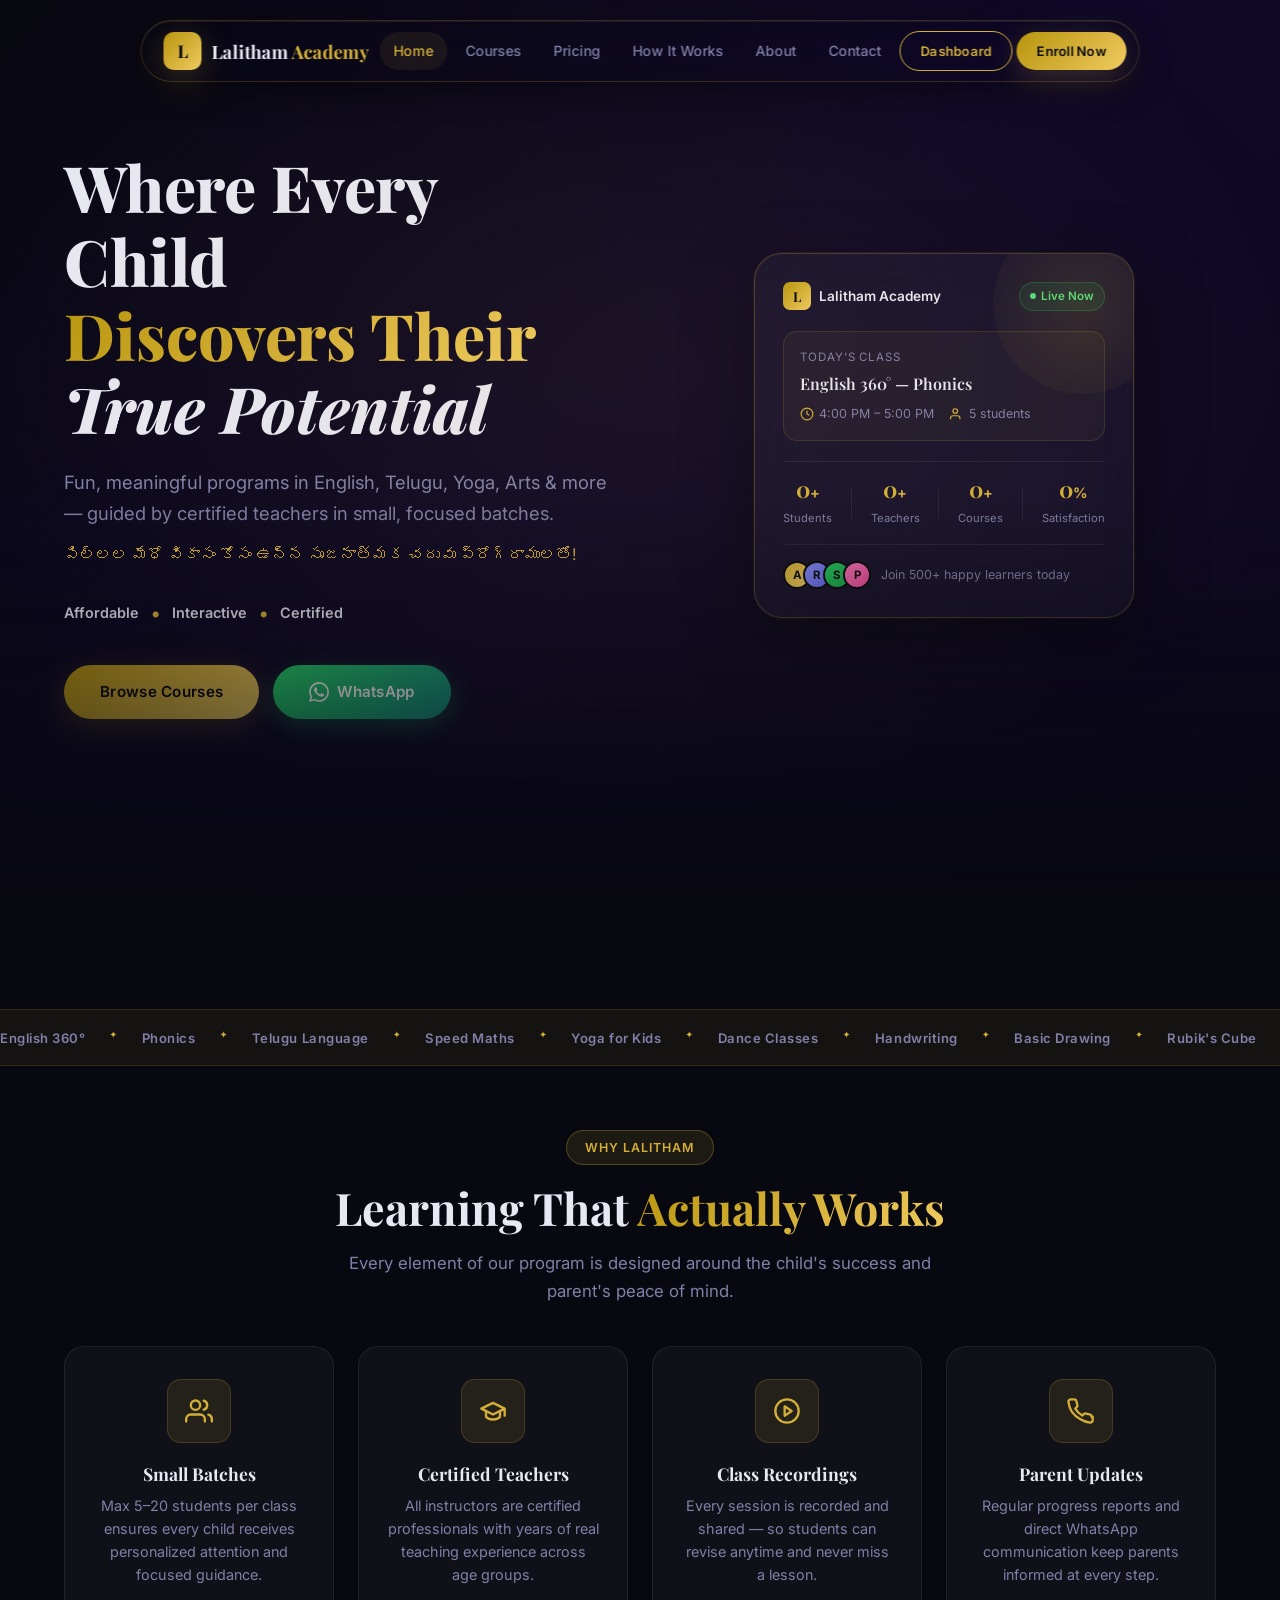
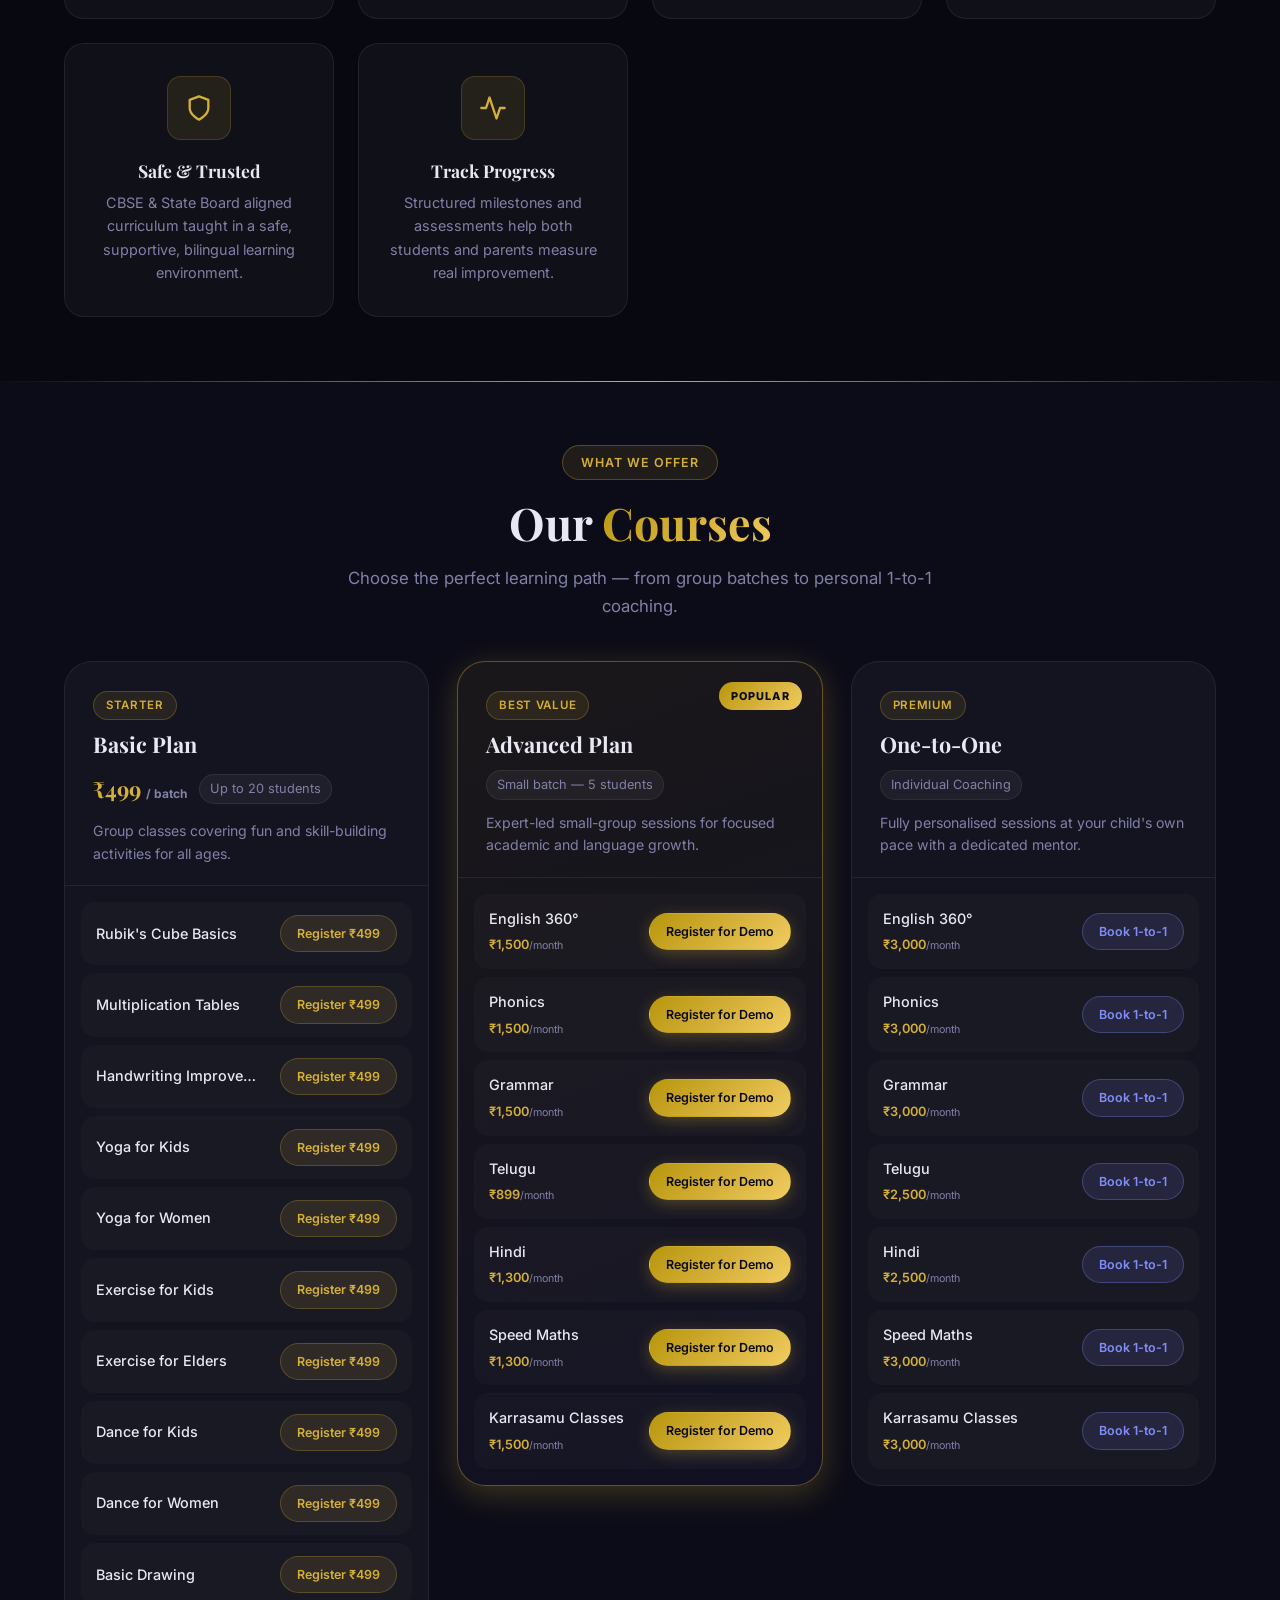
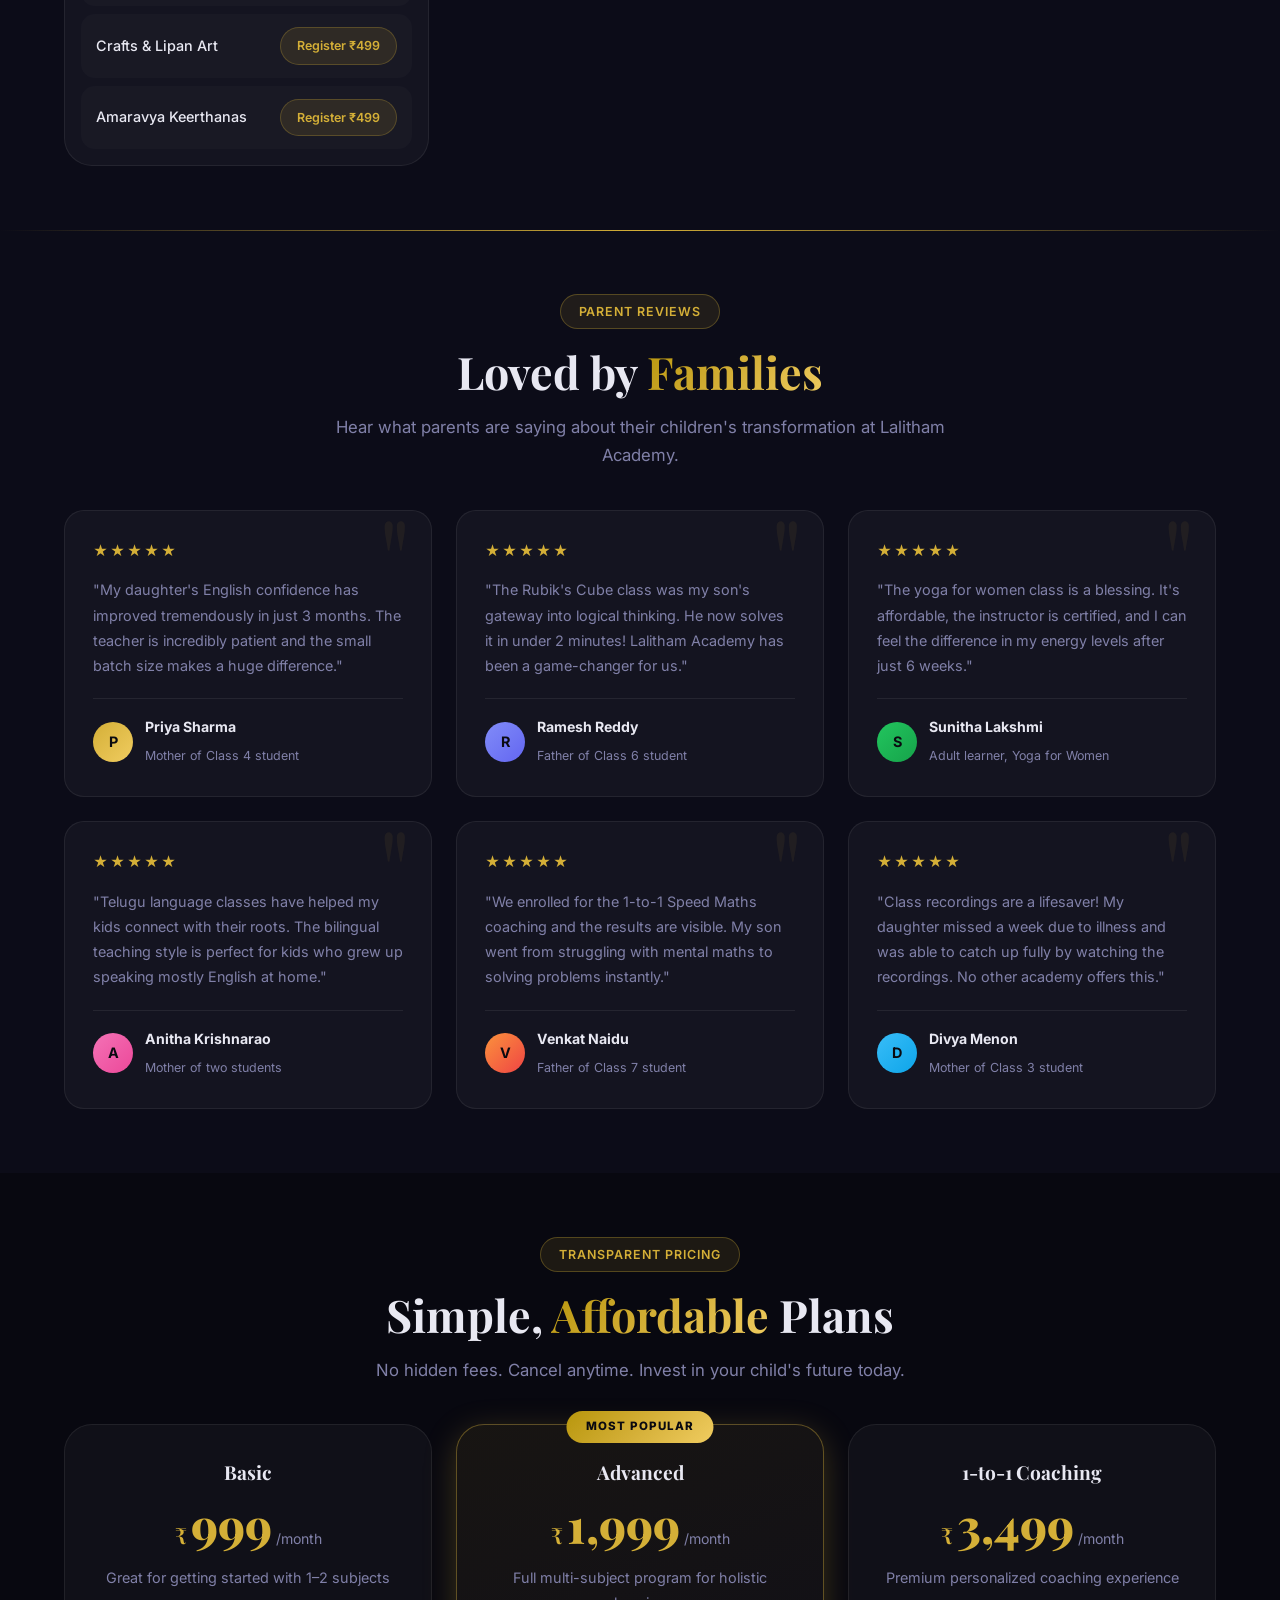
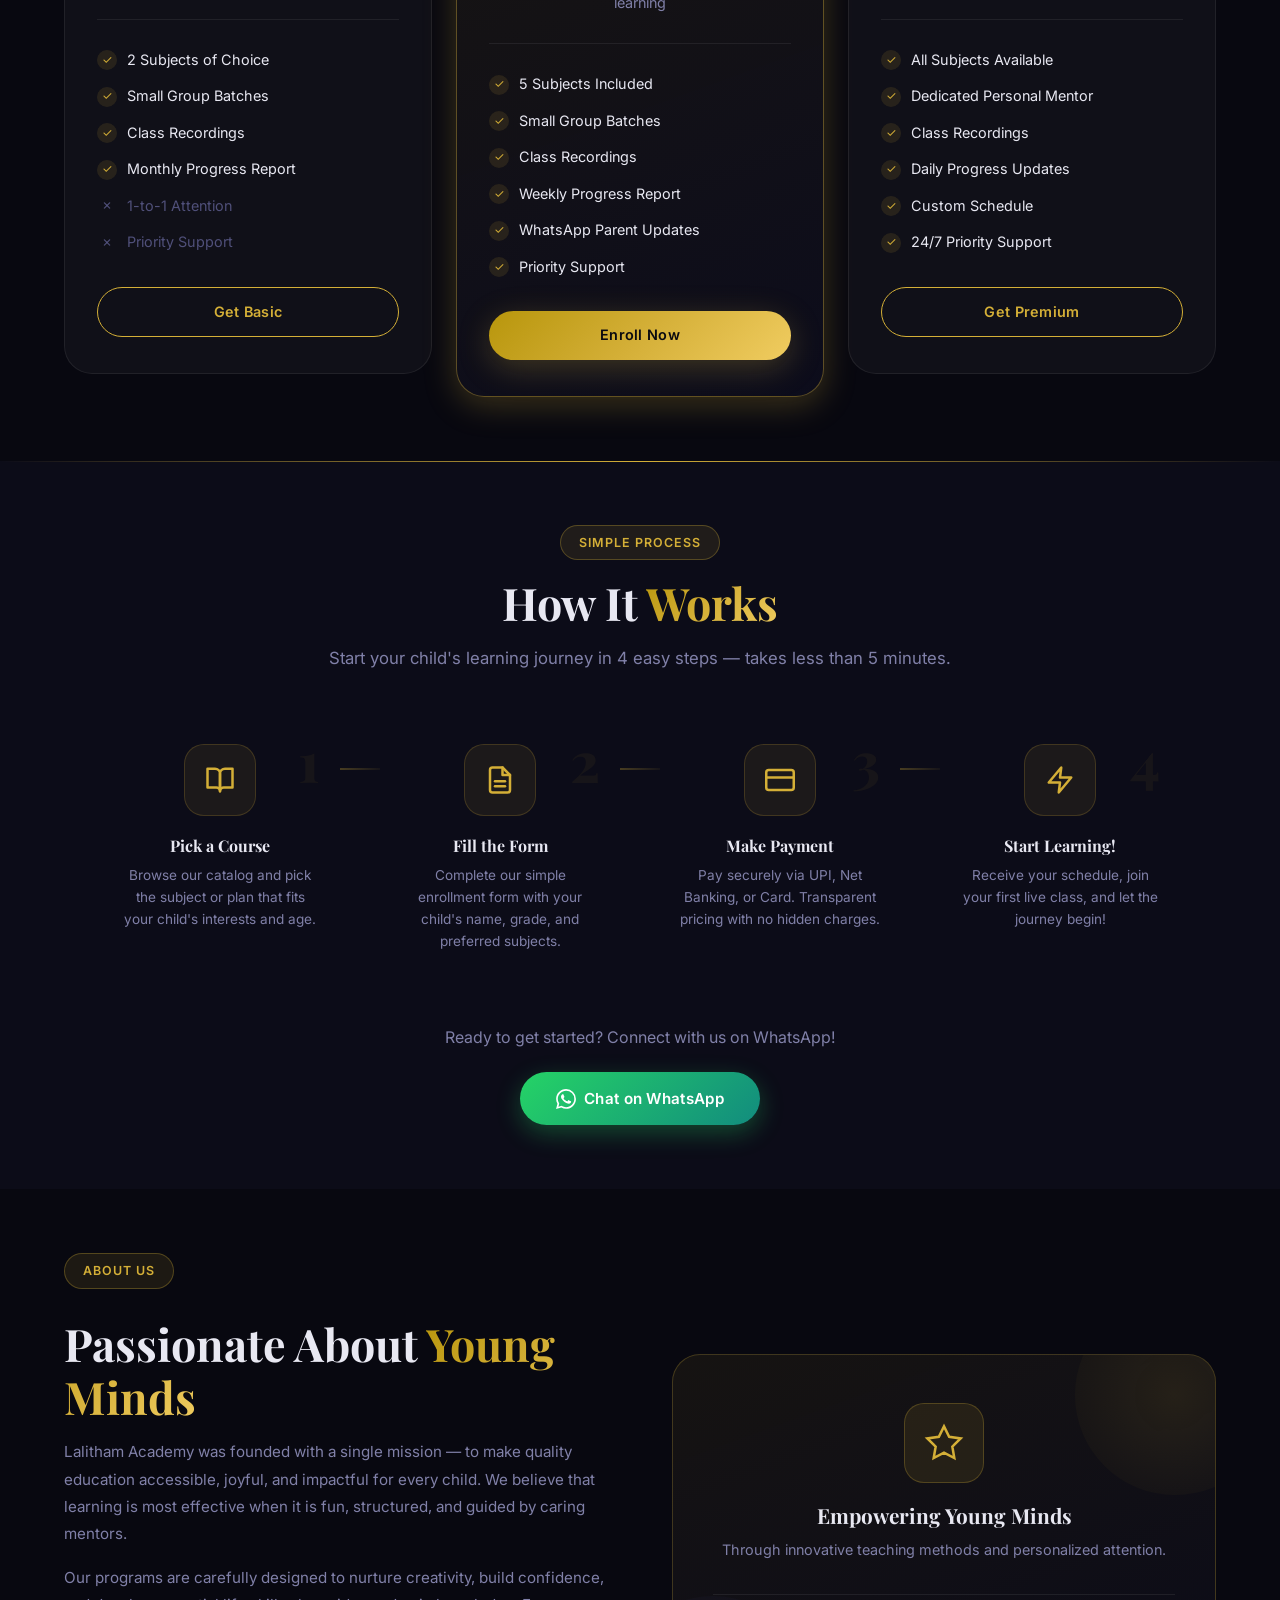
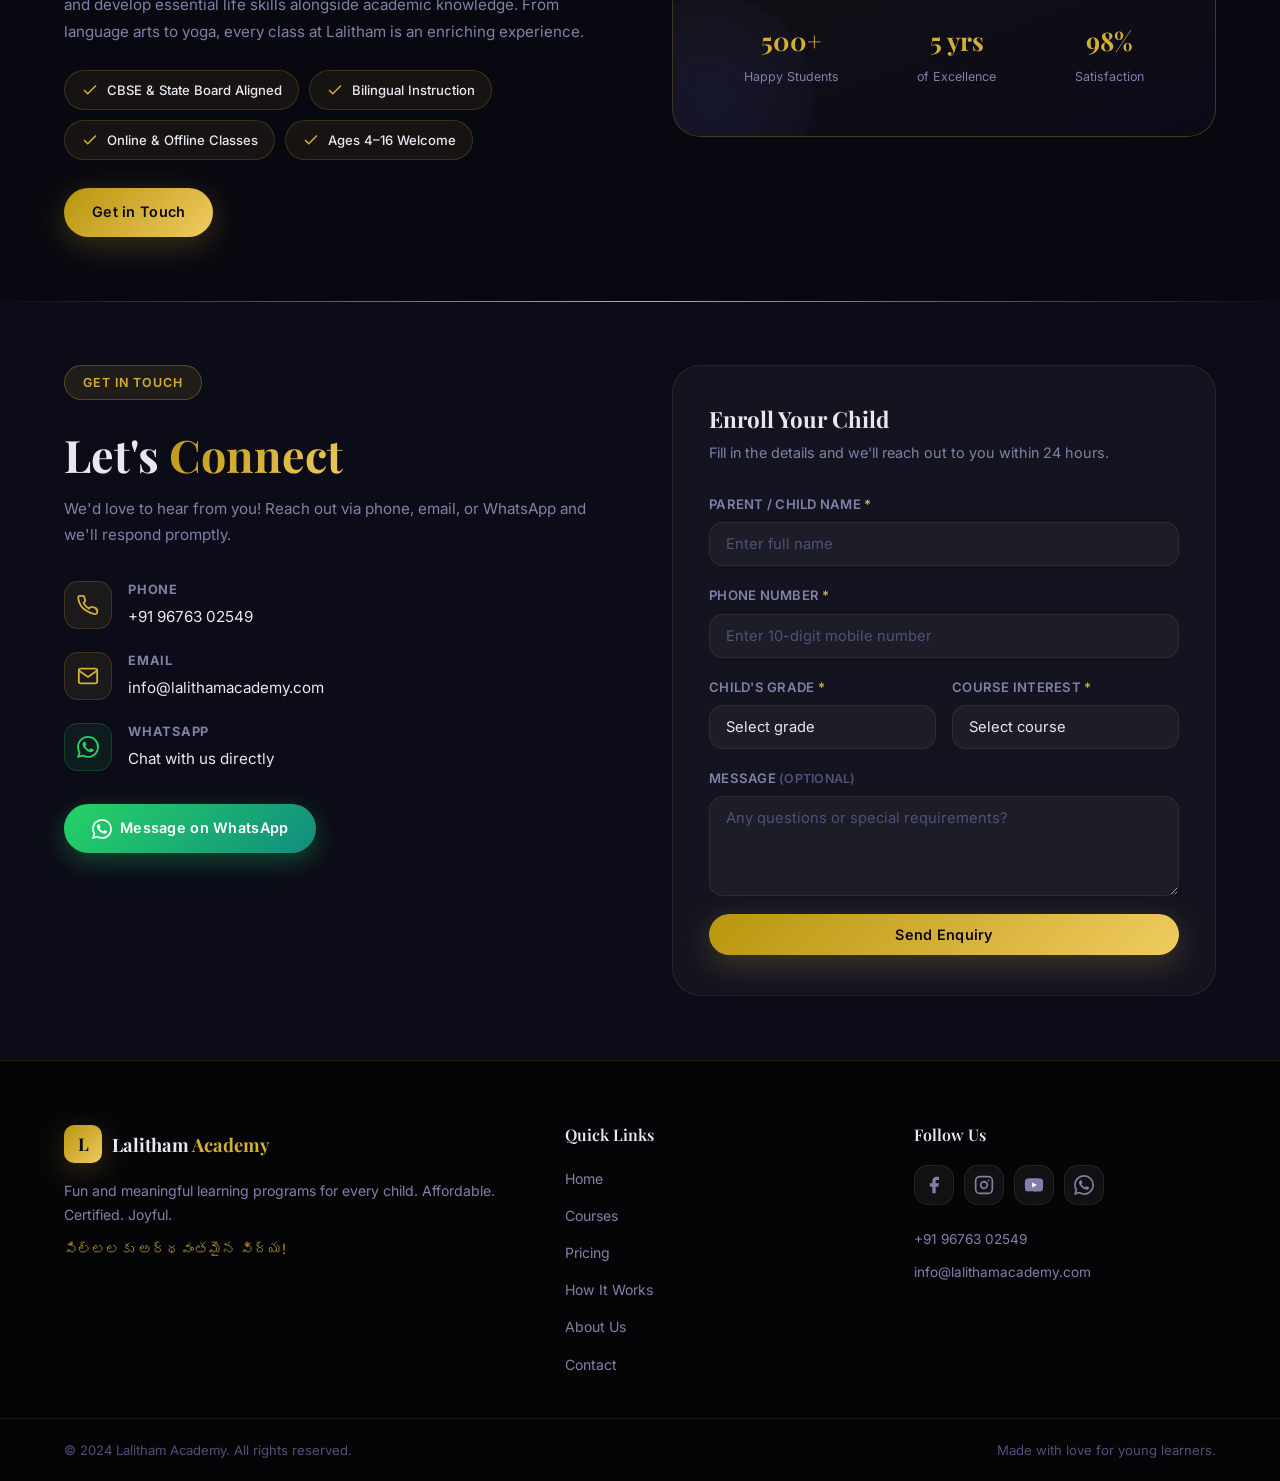
==== index.html @ 91e8bf71 "update" ====
<!DOCTYPE html>
<html lang="en">
<head>
  <meta charset="UTF-8" />
  <meta name="viewport" content="width=device-width, initial-scale=1.0" />
  <title>Lalitham Academy – Premium Learning for Every Child</title>
  <meta name="description" content="Lalitham Academy offers premium learning programs in English, Telugu, Yoga, Arts and more for all ages. Small batches, certified teachers, affordable pricing." />

  <!-- Google Fonts -->
  <link rel="preconnect" href="https://fonts.googleapis.com" />
  <link rel="preconnect" href="https://fonts.gstatic.com" crossorigin />
  <link href="https://fonts.googleapis.com/css2?family=Playfair+Display:ital,wght@0,600;0,700;0,800;1,600&family=Inter:wght@400;500;600;700&display=swap" rel="stylesheet" />

  <!-- Styles -->
  <link rel="stylesheet" href="css/styles.css" />
</head>
<body>

  <!-- ═══════════════════════════════════════════
       NAVBAR
  ═══════════════════════════════════════════ -->
  <header class="navbar" id="navbar">
    <div class="container navbar__inner">
      <a href="#home" class="navbar__logo">
        <div class="logo-mark">L</div>
        <span class="logo-text">Lalitham <span class="logo-accent">Academy</span></span>
      </a>

      <nav class="navbar__links" id="navLinks">
        <a href="#home"         class="nav-link active">Home</a>
        <a href="#courses"      class="nav-link">Courses</a>
        <a href="#pricing"      class="nav-link">Pricing</a>
        <a href="#how-it-works" class="nav-link">How It Works</a>
        <a href="#about"        class="nav-link">About</a>
        <a href="#contact"      class="nav-link">Contact</a>
        <a href="dashboard.html" class="btn btn--sm btn--outline">Dashboard</a>
        <a href="https://wa.me/919676302549" target="_blank" class="btn btn--sm btn--primary">Enroll Now</a>
      </nav>

      <button class="hamburger" id="hamburger" aria-label="Toggle menu" aria-expanded="false">
        <span></span><span></span><span></span>
      </button>
    </div>
  </header>

  <main>

    <!-- ═══════════════════════════════════════════
         HERO
    ═══════════════════════════════════════════ -->
    <section class="hero" id="home">
      <div class="hero__blob hero__blob--1" aria-hidden="true"></div>
      <div class="hero__blob hero__blob--2" aria-hidden="true"></div>
      <div class="hero__blob hero__blob--3" aria-hidden="true"></div>

      <div class="container hero__split">

        <!-- Left -->
        <div class="hero__left">
          <br><br>

          <h1 class="hero__title reveal">
            Where Every Child <br>
            <span class="gradient-text">Discovers Their</span><br>
            <em>True Potential</em>
          </h1>

          <p class="hero__subtitle reveal">
            Fun, meaningful programs in English, Telugu, Yoga, Arts & more — guided by certified teachers in small, focused batches.
          </p>

          <p class="hero__telugu reveal">
            పిల్లల మేధో వికాసం కోసం ఉన్న సృజనాత్మక చదువు ప్రోగ్రాములతో!
          </p>

          <div class="hero__highlight reveal">
            <span>Affordable</span>
            <span class="dot">•</span>
            <span>Interactive</span>
            <span class="dot">•</span>
            <span>Certified</span>
          </div>
          

          <div class="hero__cta reveal">
            <a href="#courses" class="btn btn--primary btn--lg ripple">Browse Courses</a>
            <a href="https://wa.me/919676302549" target="_blank" class="btn btn--whatsapp btn--lg ripple">
              <svg width="20" height="20" viewBox="0 0 24 24" fill="currentColor" aria-hidden="true"><path d="M17.472 14.382c-.297-.149-1.758-.867-2.03-.967-.273-.099-.471-.148-.67.15-.197.297-.767.966-.94 1.164-.173.199-.347.223-.644.075-.297-.15-1.255-.463-2.39-1.475-.883-.788-1.48-1.761-1.653-2.059-.173-.297-.018-.458.13-.606.134-.133.298-.347.446-.52.149-.174.198-.298.298-.497.099-.198.05-.371-.025-.52-.075-.149-.669-1.612-.916-2.207-.242-.579-.487-.5-.669-.51-.173-.008-.371-.01-.57-.01-.198 0-.52.074-.792.372-.272.297-1.04 1.016-1.04 2.479 0 1.462 1.065 2.875 1.213 3.074.149.198 2.096 3.2 5.077 4.487.709.306 1.262.489 1.694.625.712.227 1.36.195 1.871.118.571-.085 1.758-.719 2.006-1.413.248-.694.248-1.289.173-1.413-.074-.124-.272-.198-.57-.347m-5.421 7.403h-.004a9.87 9.87 0 01-5.031-1.378l-.361-.214-3.741.982.998-3.648-.235-.374a9.86 9.86 0 01-1.51-5.26c.001-5.45 4.436-9.884 9.888-9.884 2.64 0 5.122 1.03 6.988 2.898a9.825 9.825 0 012.893 6.994c-.003 5.45-4.437 9.884-9.885 9.884m8.413-18.297A11.815 11.815 0 0012.05 0C5.495 0 .16 5.335.157 11.892c0 2.096.547 4.142 1.588 5.945L.057 24l6.305-1.654a11.882 11.882 0 005.683 1.448h.005c6.554 0 11.89-5.335 11.893-11.893a11.821 11.821 0 00-3.48-8.413z"/></svg>
              WhatsApp
            </a>
          </div>
        </div>

        <!-- Right: Floating Card -->
        <div class="hero__right reveal">
          <div class="hero__card">
            <div class="hero__card-glow" aria-hidden="true"></div>

            <div class="hero__card-header">
              <div class="hero__card-logo">
                <div class="logo-mark logo-mark--sm">L</div>
                <span>Lalitham Academy</span>
              </div>
              <span class="hero__card-badge">Live Now</span>
            </div>

            <div class="hero__card-body">
              <p class="hero__card-label">Today's Class</p>
              <h3 class="hero__card-title">English 360° — Phonics</h3>
              <div class="hero__card-meta">
                <span>
                  <svg width="14" height="14" viewBox="0 0 24 24" fill="none" stroke="currentColor" stroke-width="2"><circle cx="12" cy="12" r="10"/><polyline points="12 6 12 12 16 14"/></svg>
                  4:00 PM – 5:00 PM
                </span>
                <span>
                  <svg width="14" height="14" viewBox="0 0 24 24" fill="none" stroke="currentColor" stroke-width="2"><path d="M17 21v-2a4 4 0 0 0-4-4H5a4 4 0 0 0-4 4v2"/><circle cx="9" cy="7" r="4"/></svg>
                  5 students
                </span>
              </div>
            </div>

            <div class="hero__card-stats">
              <div class="hero__stat">
                <span class="stat__num hero__stat-num" data-target="500">0</span><span class="hero__stat-suffix">+</span>
                <p>Students</p>
              </div>
              <div class="hero__stat-divider"></div>
              <div class="hero__stat">
                <span class="stat__num hero__stat-num" data-target="10">0</span><span class="hero__stat-suffix">+</span>
                <p>Teachers</p>
              </div>
              <div class="hero__stat-divider"></div>
              <div class="hero__stat">
                <span class="stat__num hero__stat-num" data-target="15">0</span><span class="hero__stat-suffix">+</span>
                <p>Courses</p>
              </div>
              <div class="hero__stat-divider"></div>
              <div class="hero__stat">
                <span class="stat__num hero__stat-num" data-target="98">0</span><span class="hero__stat-suffix">%</span>
                <p>Satisfaction</p>
              </div>
            </div>

            <div class="hero__card-avatars">
              <div class="avatar-stack">
                <div class="avatar-bubble" style="background:linear-gradient(135deg,#D4AF37,#F0CC60)">A</div>
                <div class="avatar-bubble" style="background:linear-gradient(135deg,#818CF8,#6366F1)">R</div>
                <div class="avatar-bubble" style="background:linear-gradient(135deg,#22C55E,#16A34A)">S</div>
                <div class="avatar-bubble" style="background:linear-gradient(135deg,#F472B6,#EC4899)">P</div>
              </div>
              <span>Join 500+ happy learners today</span>
            </div>
          </div>
        </div>

      </div>
    </section>
<br><br><br><br>
    <!-- ═══════════════════════════════════════════
         MARQUEE STRIP
    ═══════════════════════════════════════════ -->
    <div class="marquee-strip" aria-hidden="true">
      <div class="marquee-track">
        <span>English 360°</span><span class="marquee-dot">✦</span>
        <span>Phonics</span><span class="marquee-dot">✦</span>
        <span>Telugu Language</span><span class="marquee-dot">✦</span>
        <span>Speed Maths</span><span class="marquee-dot">✦</span>
        <span>Yoga for Kids</span><span class="marquee-dot">✦</span>
        <span>Dance Classes</span><span class="marquee-dot">✦</span>
        <span>Handwriting</span><span class="marquee-dot">✦</span>
        <span>Basic Drawing</span><span class="marquee-dot">✦</span>
        <span>Rubik's Cube</span><span class="marquee-dot">✦</span>
        <span>Hindi</span><span class="marquee-dot">✦</span>
        <span>Karrasamu Classes</span><span class="marquee-dot">✦</span>
        <span>Yoga for Women</span><span class="marquee-dot">✦</span>
        <!-- Duplicate for seamless loop -->
        <span>English 360°</span><span class="marquee-dot">✦</span>
        <span>Phonics</span><span class="marquee-dot">✦</span>
        <span>Telugu Language</span><span class="marquee-dot">✦</span>
        <span>Speed Maths</span><span class="marquee-dot">✦</span>
        <span>Yoga for Kids</span><span class="marquee-dot">✦</span>
        <span>Dance Classes</span><span class="marquee-dot">✦</span>
        <span>Handwriting</span><span class="marquee-dot">✦</span>
        <span>Basic Drawing</span><span class="marquee-dot">✦</span>
        <span>Rubik's Cube</span><span class="marquee-dot">✦</span>
        <span>Hindi</span><span class="marquee-dot">✦</span>
        <span>Karrasamu Classes</span><span class="marquee-dot">✦</span>
        <span>Yoga for Women</span><span class="marquee-dot">✦</span>
      </div>
    </div>

    <!-- ═══════════════════════════════════════════
         WHY CHOOSE US (FEATURES)
    ═══════════════════════════════════════════ -->
    <section class="features" id="features">
      <div class="container">
        <div class="section-header reveal">
          <span class="section-badge">Why Lalitham</span>
          <h2 class="section-title">Learning That <span class="gradient-text">Actually Works</span></h2>
          <p class="section-subtitle">Every element of our program is designed around the child's success and parent's peace of mind.</p>
        </div>
        <div class="features__grid">

          <div class="feature-card reveal">
            <div class="feature-card__icon">
              <svg width="28" height="28" viewBox="0 0 24 24" fill="none" stroke="currentColor" stroke-width="2" stroke-linecap="round" stroke-linejoin="round"><path d="M17 21v-2a4 4 0 0 0-4-4H5a4 4 0 0 0-4 4v2"/><circle cx="9" cy="7" r="4"/><path d="M23 21v-2a4 4 0 0 0-3-3.87"/><path d="M16 3.13a4 4 0 0 1 0 7.75"/></svg>
            </div>
            <h3>Small Batches</h3>
            <p>Max 5–20 students per class ensures every child receives personalized attention and focused guidance.</p>
          </div>

          <div class="feature-card reveal">
            <div class="feature-card__icon">
              <svg width="28" height="28" viewBox="0 0 24 24" fill="none" stroke="currentColor" stroke-width="2" stroke-linecap="round" stroke-linejoin="round"><path d="M22 10v6M2 10l10-5 10 5-10 5z"/><path d="M6 12v5c3 3 9 3 12 0v-5"/></svg>
            </div>
            <h3>Certified Teachers</h3>
            <p>All instructors are certified professionals with years of real teaching experience across age groups.</p>
          </div>

          <div class="feature-card reveal">
            <div class="feature-card__icon">
              <svg width="28" height="28" viewBox="0 0 24 24" fill="none" stroke="currentColor" stroke-width="2" stroke-linecap="round" stroke-linejoin="round"><circle cx="12" cy="12" r="10"/><polygon points="10 8 16 12 10 16 10 8"/></svg>
            </div>
            <h3>Class Recordings</h3>
            <p>Every session is recorded and shared — so students can revise anytime and never miss a lesson.</p>
          </div>

          <div class="feature-card reveal">
            <div class="feature-card__icon">
              <svg width="28" height="28" viewBox="0 0 24 24" fill="none" stroke="currentColor" stroke-width="2" stroke-linecap="round" stroke-linejoin="round"><path d="M22 16.92v3a2 2 0 0 1-2.18 2 19.79 19.79 0 0 1-8.63-3.07A19.5 19.5 0 0 1 4.36 13a19.79 19.79 0 0 1-3.07-8.67A2 2 0 0 1 3.11 2h3a2 2 0 0 1 2 1.72c.127.96.361 1.903.7 2.81a2 2 0 0 1-.45 2.11L7.09 9.91a16 16 0 0 0 6 6l1.27-1.27a2 2 0 0 1 2.11-.45c.907.339 1.85.573 2.81.7A2 2 0 0 1 21 16.92z"/></svg>
            </div>
            <h3>Parent Updates</h3>
            <p>Regular progress reports and direct WhatsApp communication keep parents informed at every step.</p>
          </div>

          <div class="feature-card reveal">
            <div class="feature-card__icon">
              <svg width="28" height="28" viewBox="0 0 24 24" fill="none" stroke="currentColor" stroke-width="2" stroke-linecap="round" stroke-linejoin="round"><path d="M12 22s8-4 8-10V5l-8-3-8 3v7c0 6 8 10 8 10z"/></svg>
            </div>
            <h3>Safe & Trusted</h3>
            <p>CBSE & State Board aligned curriculum taught in a safe, supportive, bilingual learning environment.</p>
          </div>

          <div class="feature-card reveal">
            <div class="feature-card__icon">
              <svg width="28" height="28" viewBox="0 0 24 24" fill="none" stroke="currentColor" stroke-width="2" stroke-linecap="round" stroke-linejoin="round"><polyline points="22 12 18 12 15 21 9 3 6 12 2 12"/></svg>
            </div>
            <h3>Track Progress</h3>
            <p>Structured milestones and assessments help both students and parents measure real improvement.</p>
          </div>

        </div>
      </div>
    </section>

    <!-- ═══════════════════════════════════════════
         COURSES
    ═══════════════════════════════════════════ -->
    <section class="courses" id="courses">
      <div class="container">
        <div class="section-header reveal">
          <span class="section-badge">What We Offer</span>
          <h2 class="section-title">Our <span class="gradient-text">Courses</span></h2>
          <p class="section-subtitle">Choose the perfect learning path — from group batches to personal 1-to-1 coaching.</p>
        </div>

        <div class="courses__grid">

          <!-- BASIC PLAN -->
          <div class="course-card reveal">
            <div class="course-card__header">
              <span class="course-tag">Starter</span>
              <h3>Basic Plan</h3>
              <div class="course-card__meta">
                <span class="course-card__price">₹499 <small>/ batch</small></span>
                <span class="course-card__batch">Up to 20 students</span>
              </div>
              <p>Group classes covering fun and skill-building activities for all ages.</p>
            </div>
            <ul class="course-list">
              <li class="course-item course-item--basic">
                <div class="course-item__body"><span class="course-item__name">Rubik's Cube Basics</span></div>
                <a href="https://docs.google.com/forms/d/e/1FAIpQLScH4xSnAo28DzSEDHgjxZU913V_LssJOuUF2FtlFEBvXIWhKQ/viewform" target="_blank" rel="noopener noreferrer" class="btn-course ripple">Register ₹499</a>
              </li>
              <li class="course-item course-item--basic">
                <div class="course-item__body"><span class="course-item__name">Multiplication Tables</span></div>
                <a href="https://docs.google.com/forms/d/e/1FAIpQLScH4xSnAo28DzSEDHgjxZU913V_LssJOuUF2FtlFEBvXIWhKQ/viewform" target="_blank" rel="noopener noreferrer" class="btn-course ripple">Register ₹499</a>
              </li>
              <li class="course-item course-item--basic">
                <div class="course-item__body"><span class="course-item__name">Handwriting Improvement</span></div>
                <a href="https://docs.google.com/forms/d/e/1FAIpQLScH4xSnAo28DzSEDHgjxZU913V_LssJOuUF2FtlFEBvXIWhKQ/viewform" target="_blank" rel="noopener noreferrer" class="btn-course ripple">Register ₹499</a>
              </li>
              <li class="course-item course-item--basic">
                <div class="course-item__body"><span class="course-item__name">Yoga for Kids</span></div>
                <a href="https://docs.google.com/forms/d/e/1FAIpQLScH4xSnAo28DzSEDHgjxZU913V_LssJOuUF2FtlFEBvXIWhKQ/viewform" target="_blank" rel="noopener noreferrer" class="btn-course ripple">Register ₹499</a>
              </li>
              <li class="course-item course-item--basic">
                <div class="course-item__body"><span class="course-item__name">Yoga for Women</span></div>
                <a href="https://docs.google.com/forms/d/e/1FAIpQLScH4xSnAo28DzSEDHgjxZU913V_LssJOuUF2FtlFEBvXIWhKQ/viewform" target="_blank" rel="noopener noreferrer" class="btn-course ripple">Register ₹499</a>
              </li>
              <li class="course-item course-item--basic">
                <div class="course-item__body"><span class="course-item__name">Exercise for Kids</span></div>
                <a href="https://docs.google.com/forms/d/e/1FAIpQLScH4xSnAo28DzSEDHgjxZU913V_LssJOuUF2FtlFEBvXIWhKQ/viewform" target="_blank" rel="noopener noreferrer" class="btn-course ripple">Register ₹499</a>
              </li>
              <li class="course-item course-item--basic">
                <div class="course-item__body"><span class="course-item__name">Exercise for Elders</span></div>
                <a href="https://docs.google.com/forms/d/e/1FAIpQLScH4xSnAo28DzSEDHgjxZU913V_LssJOuUF2FtlFEBvXIWhKQ/viewform" target="_blank" rel="noopener noreferrer" class="btn-course ripple">Register ₹499</a>
              </li>
              <li class="course-item course-item--basic">
                <div class="course-item__body"><span class="course-item__name">Dance for Kids</span></div>
                <a href="https://docs.google.com/forms/d/e/1FAIpQLScH4xSnAo28DzSEDHgjxZU913V_LssJOuUF2FtlFEBvXIWhKQ/viewform" target="_blank" rel="noopener noreferrer" class="btn-course ripple">Register ₹499</a>
              </li>
              <li class="course-item course-item--basic">
                <div class="course-item__body"><span class="course-item__name">Dance for Women</span></div>
                <a href="https://docs.google.com/forms/d/e/1FAIpQLScH4xSnAo28DzSEDHgjxZU913V_LssJOuUF2FtlFEBvXIWhKQ/viewform" target="_blank" rel="noopener noreferrer" class="btn-course ripple">Register ₹499</a>
              </li>
              <li class="course-item course-item--basic">
                <div class="course-item__body"><span class="course-item__name">Basic Drawing</span></div>
                <a href="https://docs.google.com/forms/d/e/1FAIpQLScH4xSnAo28DzSEDHgjxZU913V_LssJOuUF2FtlFEBvXIWhKQ/viewform" target="_blank" rel="noopener noreferrer" class="btn-course ripple">Register ₹499</a>
              </li>
              <li class="course-item course-item--basic">
                <div class="course-item__body"><span class="course-item__name">Crafts &amp; Lipan Art</span></div>
                <a href="https://docs.google.com/forms/d/e/1FAIpQLScH4xSnAo28DzSEDHgjxZU913V_LssJOuUF2FtlFEBvXIWhKQ/viewform" target="_blank" rel="noopener noreferrer" class="btn-course ripple">Register ₹499</a>
              </li>
              <li class="course-item course-item--basic">
                <div class="course-item__body"><span class="course-item__name">Amaravya Keerthanas</span></div>
                <a href="https://docs.google.com/forms/d/e/1FAIpQLScH4xSnAo28DzSEDHgjxZU913V_LssJOuUF2FtlFEBvXIWhKQ/viewform" target="_blank" rel="noopener noreferrer" class="btn-course ripple">Register ₹499</a>
              </li>
            </ul>
          </div>

          <!-- ADVANCED PLAN -->
          <div class="course-card course-card--featured reveal">
            <div class="popular-badge">POPULAR</div>
            <div class="course-card__header">
              <span class="course-tag">Best Value</span>
              <h3>Advanced Plan</h3>
              <div class="course-card__meta">
                <span class="course-card__batch">Small batch — 5 students</span>
              </div>
              <p>Expert-led small-group sessions for focused academic and language growth.</p>
            </div>
            <ul class="course-list">
              <li class="course-item course-item--priced">
                <div class="course-item__body">
                  <span class="course-item__name">English 360°</span>
                  <span class="course-item__price">₹1,500<small>/month</small></span>
                </div>
                <a href="https://docs.google.com/forms/d/e/1FAIpQLScz7Pd_kMbqs5bxfNYQVtpIICanEPwtyRazUgUarWypaCBxBw/viewform" target="_blank" rel="noopener noreferrer" class="btn-course btn-course--featured ripple">Register for Demo</a>
              </li>
              <li class="course-item course-item--priced">
                <div class="course-item__body">
                  <span class="course-item__name">Phonics</span>
                  <span class="course-item__price">₹1,500<small>/month</small></span>
                </div>
                <a href="https://docs.google.com/forms/d/e/1FAIpQLScz7Pd_kMbqs5bxfNYQVtpIICanEPwtyRazUgUarWypaCBxBw/viewform" target="_blank" rel="noopener noreferrer" class="btn-course btn-course--featured ripple">Register for Demo</a>
              </li>
              <li class="course-item course-item--priced">
                <div class="course-item__body">
                  <span class="course-item__name">Grammar</span>
                  <span class="course-item__price">₹1,500<small>/month</small></span>
                </div>
                <a href="https://docs.google.com/forms/d/e/1FAIpQLScz7Pd_kMbqs5bxfNYQVtpIICanEPwtyRazUgUarWypaCBxBw/viewform" target="_blank" rel="noopener noreferrer" class="btn-course btn-course--featured ripple">Register for Demo</a>
              </li>
              <li class="course-item course-item--priced">
                <div class="course-item__body">
                  <span class="course-item__name">Telugu</span>
                  <span class="course-item__price">₹899<small>/month</small></span>
                </div>
                <a href="https://docs.google.com/forms/d/e/1FAIpQLScz7Pd_kMbqs5bxfNYQVtpIICanEPwtyRazUgUarWypaCBxBw/viewform" target="_blank" rel="noopener noreferrer" class="btn-course btn-course--featured ripple">Register for Demo</a>
              </li>
              <li class="course-item course-item--priced">
                <div class="course-item__body">
                  <span class="course-item__name">Hindi</span>
                  <span class="course-item__price">₹1,300<small>/month</small></span>
                </div>
                <a href="https://docs.google.com/forms/d/e/1FAIpQLScz7Pd_kMbqs5bxfNYQVtpIICanEPwtyRazUgUarWypaCBxBw/viewform" target="_blank" rel="noopener noreferrer" class="btn-course btn-course--featured ripple">Register for Demo</a>
              </li>
              <li class="course-item course-item--priced">
                <div class="course-item__body">
                  <span class="course-item__name">Speed Maths</span>
                  <span class="course-item__price">₹1,300<small>/month</small></span>
                </div>
                <a href="https://docs.google.com/forms/d/e/1FAIpQLScz7Pd_kMbqs5bxfNYQVtpIICanEPwtyRazUgUarWypaCBxBw/viewform" target="_blank" rel="noopener noreferrer" class="btn-course btn-course--featured ripple">Register for Demo</a>
              </li>
              <li class="course-item course-item--priced">
                <div class="course-item__body">
                  <span class="course-item__name">Karrasamu Classes</span>
                  <span class="course-item__price">₹1,500<small>/month</small></span>
                </div>
                <a href="https://docs.google.com/forms/d/e/1FAIpQLScz7Pd_kMbqs5bxfNYQVtpIICanEPwtyRazUgUarWypaCBxBw/viewform" target="_blank" rel="noopener noreferrer" class="btn-course btn-course--featured ripple">Register for Demo</a>
              </li>
            </ul>
          </div>

          <!-- ONE-TO-ONE -->
          <div class="course-card reveal">
            <div class="course-card__header">
              <span class="course-tag">Premium</span>
              <h3>One-to-One</h3>
              <div class="course-card__meta">
                <span class="course-card__batch">Individual Coaching</span>
              </div>
              <p>Fully personalised sessions at your child's own pace with a dedicated mentor.</p>
            </div>
            <ul class="course-list">
              <li class="course-item course-item--priced">
                <div class="course-item__body">
                  <span class="course-item__name">English 360°</span>
                  <span class="course-item__price">₹3,000<small>/month</small></span>
                </div>
                <a href="https://docs.google.com/forms/d/e/1FAIpQLScz7Pd_kMbqs5bxfNYQVtpIICanEPwtyRazUgUarWypaCBxBw/viewform" target="_blank" rel="noopener noreferrer" class="btn-course btn-course--premium ripple">Book 1-to-1</a>
              </li>
              <li class="course-item course-item--priced">
                <div class="course-item__body">
                  <span class="course-item__name">Phonics</span>
                  <span class="course-item__price">₹3,000<small>/month</small></span>
                </div>
                <a href="https://docs.google.com/forms/d/e/1FAIpQLScz7Pd_kMbqs5bxfNYQVtpIICanEPwtyRazUgUarWypaCBxBw/viewform" target="_blank" rel="noopener noreferrer" class="btn-course btn-course--premium ripple">Book 1-to-1</a>
              </li>
              <li class="course-item course-item--priced">
                <div class="course-item__body">
                  <span class="course-item__name">Grammar</span>
                  <span class="course-item__price">₹3,000<small>/month</small></span>
                </div>
                <a href="https://docs.google.com/forms/d/e/1FAIpQLScz7Pd_kMbqs5bxfNYQVtpIICanEPwtyRazUgUarWypaCBxBw/viewform" target="_blank" rel="noopener noreferrer" class="btn-course btn-course--premium ripple">Book 1-to-1</a>
              </li>
              <li class="course-item course-item--priced">
                <div class="course-item__body">
                  <span class="course-item__name">Telugu</span>
                  <span class="course-item__price">₹2,500<small>/month</small></span>
                </div>
                <a href="https://docs.google.com/forms/d/e/1FAIpQLScz7Pd_kMbqs5bxfNYQVtpIICanEPwtyRazUgUarWypaCBxBw/viewform" target="_blank" rel="noopener noreferrer" class="btn-course btn-course--premium ripple">Book 1-to-1</a>
              </li>
              <li class="course-item course-item--priced">
                <div class="course-item__body">
                  <span class="course-item__name">Hindi</span>
                  <span class="course-item__price">₹2,500<small>/month</small></span>
                </div>
                <a href="https://docs.google.com/forms/d/e/1FAIpQLScz7Pd_kMbqs5bxfNYQVtpIICanEPwtyRazUgUarWypaCBxBw/viewform" target="_blank" rel="noopener noreferrer" class="btn-course btn-course--premium ripple">Book 1-to-1</a>
              </li>
              <li class="course-item course-item--priced">
                <div class="course-item__body">
                  <span class="course-item__name">Speed Maths</span>
                  <span class="course-item__price">₹3,000<small>/month</small></span>
                </div>
                <a href="https://docs.google.com/forms/d/e/1FAIpQLScz7Pd_kMbqs5bxfNYQVtpIICanEPwtyRazUgUarWypaCBxBw/viewform" target="_blank" rel="noopener noreferrer" class="btn-course btn-course--premium ripple">Book 1-to-1</a>
              </li>
              <li class="course-item course-item--priced">
                <div class="course-item__body">
                  <span class="course-item__name">Karrasamu Classes</span>
                  <span class="course-item__price">₹3,000<small>/month</small></span>
                </div>
                <a href="https://docs.google.com/forms/d/e/1FAIpQLScz7Pd_kMbqs5bxfNYQVtpIICanEPwtyRazUgUarWypaCBxBw/viewform" target="_blank" rel="noopener noreferrer" class="btn-course btn-course--premium ripple">Book 1-to-1</a>
              </li>
            </ul>
          </div>

        </div>
      </div>
    </section>

    <!-- ═══════════════════════════════════════════
         TESTIMONIALS
    ═══════════════════════════════════════════ -->
    <section class="testimonials" id="testimonials">
      <div class="container">
        <div class="section-header reveal">
          <span class="section-badge">Parent Reviews</span>
          <h2 class="section-title">Loved by <span class="gradient-text">Families</span></h2>
          <p class="section-subtitle">Hear what parents are saying about their children's transformation at Lalitham Academy.</p>
        </div>

        <div class="testimonials__grid">

          <div class="testimonial-card reveal">
            <div class="testimonial-card__stars">★★★★★</div>
            <p class="testimonial-card__text">"My daughter's English confidence has improved tremendously in just 3 months. The teacher is incredibly patient and the small batch size makes a huge difference."</p>
            <div class="testimonial-card__author">
              <div class="testimonial-avatar" style="background:linear-gradient(135deg,#D4AF37,#F0CC60)">P</div>
              <div>
                <strong>Priya Sharma</strong>
                <span>Mother of Class 4 student</span>
              </div>
            </div>
          </div>

          <div class="testimonial-card reveal">
            <div class="testimonial-card__stars">★★★★★</div>
            <p class="testimonial-card__text">"The Rubik's Cube class was my son's gateway into logical thinking. He now solves it in under 2 minutes! Lalitham Academy has been a game-changer for us."</p>
            <div class="testimonial-card__author">
              <div class="testimonial-avatar" style="background:linear-gradient(135deg,#818CF8,#6366F1)">R</div>
              <div>
                <strong>Ramesh Reddy</strong>
                <span>Father of Class 6 student</span>
              </div>
            </div>
          </div>

          <div class="testimonial-card reveal">
            <div class="testimonial-card__stars">★★★★★</div>
            <p class="testimonial-card__text">"The yoga for women class is a blessing. It's affordable, the instructor is certified, and I can feel the difference in my energy levels after just 6 weeks."</p>
            <div class="testimonial-card__author">
              <div class="testimonial-avatar" style="background:linear-gradient(135deg,#22C55E,#16A34A)">S</div>
              <div>
                <strong>Sunitha Lakshmi</strong>
                <span>Adult learner, Yoga for Women</span>
              </div>
            </div>
          </div>

          <div class="testimonial-card reveal">
            <div class="testimonial-card__stars">★★★★★</div>
            <p class="testimonial-card__text">"Telugu language classes have helped my kids connect with their roots. The bilingual teaching style is perfect for kids who grew up speaking mostly English at home."</p>
            <div class="testimonial-card__author">
              <div class="testimonial-avatar" style="background:linear-gradient(135deg,#F472B6,#EC4899)">A</div>
              <div>
                <strong>Anitha Krishnarao</strong>
                <span>Mother of two students</span>
              </div>
            </div>
          </div>

          <div class="testimonial-card reveal">
            <div class="testimonial-card__stars">★★★★★</div>
            <p class="testimonial-card__text">"We enrolled for the 1-to-1 Speed Maths coaching and the results are visible. My son went from struggling with mental maths to solving problems instantly."</p>
            <div class="testimonial-card__author">
              <div class="testimonial-avatar" style="background:linear-gradient(135deg,#FB923C,#EF4444)">V</div>
              <div>
                <strong>Venkat Naidu</strong>
                <span>Father of Class 7 student</span>
              </div>
            </div>
          </div>

          <div class="testimonial-card reveal">
            <div class="testimonial-card__stars">★★★★★</div>
            <p class="testimonial-card__text">"Class recordings are a lifesaver! My daughter missed a week due to illness and was able to catch up fully by watching the recordings. No other academy offers this."</p>
            <div class="testimonial-card__author">
              <div class="testimonial-avatar" style="background:linear-gradient(135deg,#38BDF8,#0EA5E9)">D</div>
              <div>
                <strong>Divya Menon</strong>
                <span>Mother of Class 3 student</span>
              </div>
            </div>
          </div>

        </div>
      </div>
    </section>

    <!-- ═══════════════════════════════════════════
         PRICING
    ═══════════════════════════════════════════ -->
    <section class="pricing" id="pricing">
      <div class="container">
        <div class="section-header reveal">
          <span class="section-badge">Transparent Pricing</span>
          <h2 class="section-title">Simple, <span class="gradient-text">Affordable</span> Plans</h2>
          <p class="section-subtitle">No hidden fees. Cancel anytime. Invest in your child's future today.</p>
        </div>

        <div class="pricing__grid">

          <div class="pricing-card reveal">
            <div class="pricing-card__top">
              <h3>Basic</h3>
              <div class="pricing-card__price">
                <span class="currency">₹</span>
                <span class="amount">999</span>
                <span class="period">/month</span>
              </div>
              <p>Great for getting started with 1–2 subjects</p>
            </div>
            <ul class="pricing-features">
              <li><span class="check">✓</span> 2 Subjects of Choice</li>
              <li><span class="check">✓</span> Small Group Batches</li>
              <li><span class="check">✓</span> Class Recordings</li>
              <li><span class="check">✓</span> Monthly Progress Report</li>
              <li class="disabled"><span class="cross">✗</span> 1-to-1 Attention</li>
              <li class="disabled"><span class="cross">✗</span> Priority Support</li>
            </ul>
            <a href="#contact" class="btn btn--outline btn--full ripple">Get Basic</a>
          </div>

          <div class="pricing-card pricing-card--featured reveal">
            <div class="pricing-card__badge">Most Popular</div>
            <div class="pricing-card__top">
              <h3>Advanced</h3>
              <div class="pricing-card__price">
                <span class="currency">₹</span>
                <span class="amount">1,999</span>
                <span class="period">/month</span>
              </div>
              <p>Full multi-subject program for holistic learning</p>
            </div>
            <ul class="pricing-features">
              <li><span class="check">✓</span> 5 Subjects Included</li>
              <li><span class="check">✓</span> Small Group Batches</li>
              <li><span class="check">✓</span> Class Recordings</li>
              <li><span class="check">✓</span> Weekly Progress Report</li>
              <li><span class="check">✓</span> WhatsApp Parent Updates</li>
              <li><span class="check">✓</span> Priority Support</li>
            </ul>
            <a href="#contact" class="btn btn--primary btn--full ripple">Enroll Now</a>
          </div>

          <div class="pricing-card reveal">
            <div class="pricing-card__top">
              <h3>1-to-1 Coaching</h3>
              <div class="pricing-card__price">
                <span class="currency">₹</span>
                <span class="amount">3,499</span>
                <span class="period">/month</span>
              </div>
              <p>Premium personalized coaching experience</p>
            </div>
            <ul class="pricing-features">
              <li><span class="check">✓</span> All Subjects Available</li>
              <li><span class="check">✓</span> Dedicated Personal Mentor</li>
              <li><span class="check">✓</span> Class Recordings</li>
              <li><span class="check">✓</span> Daily Progress Updates</li>
              <li><span class="check">✓</span> Custom Schedule</li>
              <li><span class="check">✓</span> 24/7 Priority Support</li>
            </ul>
            <a href="#contact" class="btn btn--outline btn--full ripple">Get Premium</a>
          </div>

        </div>
      </div>
    </section>

    <!-- ═══════════════════════════════════════════
         HOW IT WORKS
    ═══════════════════════════════════════════ -->
    <section class="how-it-works" id="how-it-works">
      <div class="container">
        <div class="section-header reveal">
          <span class="section-badge">Simple Process</span>
          <h2 class="section-title">How It <span class="gradient-text">Works</span></h2>
          <p class="section-subtitle">Start your child's learning journey in 4 easy steps — takes less than 5 minutes.</p>
        </div>

        <div class="steps">

          <div class="step reveal">
            <div class="step__number">1</div>
            <div class="step__icon">
              <svg width="30" height="30" viewBox="0 0 24 24" fill="none" stroke="currentColor" stroke-width="2" stroke-linecap="round" stroke-linejoin="round"><path d="M2 3h6a4 4 0 0 1 4 4v14a3 3 0 0 0-3-3H2z"/><path d="M22 3h-6a4 4 0 0 0-4 4v14a3 3 0 0 1 3-3h7z"/></svg>
            </div>
            <h3>Pick a Course</h3>
            <p>Browse our catalog and pick the subject or plan that fits your child's interests and age.</p>
          </div>

          <div class="step__connector" aria-hidden="true"></div>

          <div class="step reveal">
            <div class="step__number">2</div>
            <div class="step__icon">
              <svg width="30" height="30" viewBox="0 0 24 24" fill="none" stroke="currentColor" stroke-width="2" stroke-linecap="round" stroke-linejoin="round"><path d="M14 2H6a2 2 0 0 0-2 2v16a2 2 0 0 0 2 2h12a2 2 0 0 0 2-2V8z"/><polyline points="14 2 14 8 20 8"/><line x1="16" y1="13" x2="8" y2="13"/><line x1="16" y1="17" x2="8" y2="17"/></svg>
            </div>
            <h3>Fill the Form</h3>
            <p>Complete our simple enrollment form with your child's name, grade, and preferred subjects.</p>
          </div>

          <div class="step__connector" aria-hidden="true"></div>

          <div class="step reveal">
            <div class="step__number">3</div>
            <div class="step__icon">
              <svg width="30" height="30" viewBox="0 0 24 24" fill="none" stroke="currentColor" stroke-width="2" stroke-linecap="round" stroke-linejoin="round"><rect x="1" y="4" width="22" height="16" rx="2" ry="2"/><line x1="1" y1="10" x2="23" y2="10"/></svg>
            </div>
            <h3>Make Payment</h3>
            <p>Pay securely via UPI, Net Banking, or Card. Transparent pricing with no hidden charges.</p>
          </div>

          <div class="step__connector" aria-hidden="true"></div>

          <div class="step reveal">
            <div class="step__number">4</div>
            <div class="step__icon">
              <svg width="30" height="30" viewBox="0 0 24 24" fill="none" stroke="currentColor" stroke-width="2" stroke-linecap="round" stroke-linejoin="round"><polygon points="13 2 3 14 12 14 11 22 21 10 12 10 13 2"/></svg>
            </div>
            <h3>Start Learning!</h3>
            <p>Receive your schedule, join your first live class, and let the journey begin!</p>
          </div>

        </div>

        <div class="how-it-works__cta reveal">
          <p>Ready to get started? Connect with us on WhatsApp!</p>
          <a href="https://wa.me/919676302549" target="_blank" class="btn btn--whatsapp btn--lg ripple">
            <svg width="20" height="20" viewBox="0 0 24 24" fill="currentColor" aria-hidden="true"><path d="M17.472 14.382c-.297-.149-1.758-.867-2.03-.967-.273-.099-.471-.148-.67.15-.197.297-.767.966-.94 1.164-.173.199-.347.223-.644.075-.297-.15-1.255-.463-2.39-1.475-.883-.788-1.48-1.761-1.653-2.059-.173-.297-.018-.458.13-.606.134-.133.298-.347.446-.52.149-.174.198-.298.298-.497.099-.198.05-.371-.025-.52-.075-.149-.669-1.612-.916-2.207-.242-.579-.487-.5-.669-.51-.173-.008-.371-.01-.57-.01-.198 0-.52.074-.792.372-.272.297-1.04 1.016-1.04 2.479 0 1.462 1.065 2.875 1.213 3.074.149.198 2.096 3.2 5.077 4.487.709.306 1.262.489 1.694.625.712.227 1.36.195 1.871.118.571-.085 1.758-.719 2.006-1.413.248-.694.248-1.289.173-1.413-.074-.124-.272-.198-.57-.347m-5.421 7.403h-.004a9.87 9.87 0 01-5.031-1.378l-.361-.214-3.741.982.998-3.648-.235-.374a9.86 9.86 0 01-1.51-5.26c.001-5.45 4.436-9.884 9.888-9.884 2.64 0 5.122 1.03 6.988 2.898a9.825 9.825 0 012.893 6.994c-.003 5.45-4.437 9.884-9.885 9.884m8.413-18.297A11.815 11.815 0 0012.05 0C5.495 0 .16 5.335.157 11.892c0 2.096.547 4.142 1.588 5.945L.057 24l6.305-1.654a11.882 11.882 0 005.683 1.448h.005c6.554 0 11.89-5.335 11.893-11.893a11.821 11.821 0 00-3.48-8.413z"/></svg>
            Chat on WhatsApp
          </a>
        </div>
      </div>
    </section>

    <!-- ═══════════════════════════════════════════
         ABOUT
    ═══════════════════════════════════════════ -->
    <section class="about" id="about">
      <div class="container about__inner">

        <div class="about__text reveal">
          <span class="section-badge">About Us</span>
          <h2 class="section-title">Passionate About <span class="gradient-text">Young Minds</span></h2>
          <p>
            Lalitham Academy was founded with a single mission — to make quality education accessible, joyful, and impactful for every child. We believe that learning is most effective when it is fun, structured, and guided by caring mentors.
          </p>
          <p>
            Our programs are carefully designed to nurture creativity, build confidence, and develop essential life skills alongside academic knowledge. From language arts to yoga, every class at Lalitham is an enriching experience.
          </p>
          <div class="about__badges">
            <div class="about__badge-item">
              <svg width="18" height="18" viewBox="0 0 24 24" fill="none" stroke="currentColor" stroke-width="2"><polyline points="20 6 9 17 4 12"/></svg>
              CBSE &amp; State Board Aligned
            </div>
            <div class="about__badge-item">
              <svg width="18" height="18" viewBox="0 0 24 24" fill="none" stroke="currentColor" stroke-width="2"><polyline points="20 6 9 17 4 12"/></svg>
              Bilingual Instruction
            </div>
            <div class="about__badge-item">
              <svg width="18" height="18" viewBox="0 0 24 24" fill="none" stroke="currentColor" stroke-width="2"><polyline points="20 6 9 17 4 12"/></svg>
              Online &amp; Offline Classes
            </div>
            <div class="about__badge-item">
              <svg width="18" height="18" viewBox="0 0 24 24" fill="none" stroke="currentColor" stroke-width="2"><polyline points="20 6 9 17 4 12"/></svg>
              Ages 4–16 Welcome
            </div>
          </div>
          <a href="#contact" class="btn btn--primary ripple">Get in Touch</a>
        </div>

        <div class="about__card reveal">
          <div class="about__feature-card">
            <div class="about__card-icon">
              <svg width="40" height="40" viewBox="0 0 24 24" fill="none" stroke="currentColor" stroke-width="1.5"><path d="M12 2l3.09 6.26L22 9.27l-5 4.87 1.18 6.88L12 17.77l-6.18 3.25L7 14.14 2 9.27l6.91-1.01L12 2z"/></svg>
            </div>
            <h3>Empowering Young Minds</h3>
            <p>Through innovative teaching methods and personalized attention.</p>
            <div class="about__card-stats">
              <div class="about__stat">
                <strong>500+</strong>
                <span>Happy Students</span>
              </div>
              <div class="about__stat">
                <strong>5 yrs</strong>
                <span>of Excellence</span>
              </div>
              <div class="about__stat">
                <strong>98%</strong>
                <span>Satisfaction</span>
              </div>
            </div>
          </div>
        </div>

      </div>
    </section>

    <!-- ═══════════════════════════════════════════
         CONTACT
    ═══════════════════════════════════════════ -->
    <section class="contact" id="contact">
      <div class="container contact__inner">

        <div class="contact__info reveal">
          <span class="section-badge">Get In Touch</span>
          <h2 class="section-title">Let's <span class="gradient-text">Connect</span></h2>
          <p>We'd love to hear from you! Reach out via phone, email, or WhatsApp and we'll respond promptly.</p>

          <div class="contact__details">
            <div class="contact__detail">
              <div class="contact__detail-icon">
                <svg width="22" height="22" viewBox="0 0 24 24" fill="none" stroke="currentColor" stroke-width="2" stroke-linecap="round" stroke-linejoin="round"><path d="M22 16.92v3a2 2 0 0 1-2.18 2 19.79 19.79 0 0 1-8.63-3.07A19.5 19.5 0 0 1 4.36 13a19.79 19.79 0 0 1-3.07-8.67A2 2 0 0 1 3.11 2h3a2 2 0 0 1 2 1.72c.127.96.361 1.903.7 2.81a2 2 0 0 1-.45 2.11L7.09 9.91a16 16 0 0 0 6 6l1.27-1.27a2 2 0 0 1 2.11-.45c.907.339 1.85.573 2.81.7A2 2 0 0 1 21 16.92z"/></svg>
              </div>
              <div>
                <strong>Phone</strong>
                <a href="tel:+919676302549">+91 96763 02549</a>
              </div>
            </div>
            <div class="contact__detail">
              <div class="contact__detail-icon">
                <svg width="22" height="22" viewBox="0 0 24 24" fill="none" stroke="currentColor" stroke-width="2" stroke-linecap="round" stroke-linejoin="round"><path d="M4 4h16c1.1 0 2 .9 2 2v12c0 1.1-.9 2-2 2H4c-1.1 0-2-.9-2-2V6c0-1.1.9-2 2-2z"/><polyline points="22,6 12,13 2,6"/></svg>
              </div>
              <div>
                <strong>Email</strong>
                <a href="mailto:info@lalithamacademy.com">info@lalithamacademy.com</a>
              </div>
            </div>
            <div class="contact__detail">
              <div class="contact__detail-icon contact__detail-icon--wa">
                <svg width="22" height="22" viewBox="0 0 24 24" fill="currentColor"><path d="M17.472 14.382c-.297-.149-1.758-.867-2.03-.967-.273-.099-.471-.148-.67.15-.197.297-.767.966-.94 1.164-.173.199-.347.223-.644.075-.297-.15-1.255-.463-2.39-1.475-.883-.788-1.48-1.761-1.653-2.059-.173-.297-.018-.458.13-.606.134-.133.298-.347.446-.52.149-.174.198-.298.298-.497.099-.198.05-.371-.025-.52-.075-.149-.669-1.612-.916-2.207-.242-.579-.487-.5-.669-.51-.173-.008-.371-.01-.57-.01-.198 0-.52.074-.792.372-.272.297-1.04 1.016-1.04 2.479 0 1.462 1.065 2.875 1.213 3.074.149.198 2.096 3.2 5.077 4.487.709.306 1.262.489 1.694.625.712.227 1.36.195 1.871.118.571-.085 1.758-.719 2.006-1.413.248-.694.248-1.289.173-1.413-.074-.124-.272-.198-.57-.347m-5.421 7.403h-.004a9.87 9.87 0 01-5.031-1.378l-.361-.214-3.741.982.998-3.648-.235-.374a9.86 9.86 0 01-1.51-5.26c.001-5.45 4.436-9.884 9.888-9.884 2.64 0 5.122 1.03 6.988 2.898a9.825 9.825 0 012.893 6.994c-.003 5.45-4.437 9.884-9.885 9.884m8.413-18.297A11.815 11.815 0 0012.05 0C5.495 0 .16 5.335.157 11.892c0 2.096.547 4.142 1.588 5.945L.057 24l6.305-1.654a11.882 11.882 0 005.683 1.448h.005c6.554 0 11.89-5.335 11.893-11.893a11.821 11.821 0 00-3.48-8.413z"/></svg>
              </div>
              <div>
                <strong>WhatsApp</strong>
                <a href="https://wa.me/919676302549" target="_blank">Chat with us directly</a>
              </div>
            </div>
          </div>

          <a href="https://wa.me/919676302549" target="_blank" class="btn btn--whatsapp ripple">
            <svg width="20" height="20" viewBox="0 0 24 24" fill="currentColor"><path d="M17.472 14.382c-.297-.149-1.758-.867-2.03-.967-.273-.099-.471-.148-.67.15-.197.297-.767.966-.94 1.164-.173.199-.347.223-.644.075-.297-.15-1.255-.463-2.39-1.475-.883-.788-1.48-1.761-1.653-2.059-.173-.297-.018-.458.13-.606.134-.133.298-.347.446-.52.149-.174.198-.298.298-.497.099-.198.05-.371-.025-.52-.075-.149-.669-1.612-.916-2.207-.242-.579-.487-.5-.669-.51-.173-.008-.371-.01-.57-.01-.198 0-.52.074-.792.372-.272.297-1.04 1.016-1.04 2.479 0 1.462 1.065 2.875 1.213 3.074.149.198 2.096 3.2 5.077 4.487.709.306 1.262.489 1.694.625.712.227 1.36.195 1.871.118.571-.085 1.758-.719 2.006-1.413.248-.694.248-1.289.173-1.413-.074-.124-.272-.198-.57-.347m-5.421 7.403h-.004a9.87 9.87 0 01-5.031-1.378l-.361-.214-3.741.982.998-3.648-.235-.374a9.86 9.86 0 01-1.51-5.26c.001-5.45 4.436-9.884 9.888-9.884 2.64 0 5.122 1.03 6.988 2.898a9.825 9.825 0 012.893 6.994c-.003 5.45-4.437 9.884-9.885 9.884m8.413-18.297A11.815 11.815 0 0012.05 0C5.495 0 .16 5.335.157 11.892c0 2.096.547 4.142 1.588 5.945L.057 24l6.305-1.654a11.882 11.882 0 005.683 1.448h.005c6.554 0 11.89-5.335 11.893-11.893a11.821 11.821 0 00-3.48-8.413z"/></svg>
            Message on WhatsApp
          </a>
        </div>

        <div class="contact__form-wrap reveal">
          <form class="contact-form" id="contactForm" novalidate>
            <h3>Enroll Your Child</h3>
            <p>Fill in the details and we'll reach out to you within 24 hours.</p>

            <div class="form-group">
              <label for="name">Parent / Child Name <span class="required">*</span></label>
              <input type="text" id="name" name="name" placeholder="Enter full name" autocomplete="name" />
              <span class="form-error" id="nameError"></span>
            </div>

            <div class="form-group">
              <label for="phone">Phone Number <span class="required">*</span></label>
              <input type="tel" id="phone" name="phone" placeholder="Enter 10-digit mobile number" autocomplete="tel" />
              <span class="form-error" id="phoneError"></span>
            </div>

            <div class="form-row">
              <div class="form-group">
                <label for="grade">Child's Grade <span class="required">*</span></label>
                <select id="grade" name="grade">
                  <option value="">Select grade</option>
                  <option value="pre-kg">Pre-KG / Nursery</option>
                  <option value="kg">KG / LKG / UKG</option>
                  <option value="1-3">Class 1 – 3</option>
                  <option value="4-6">Class 4 – 6</option>
                  <option value="7-9">Class 7 – 9</option>
                  <option value="10+">Class 10 &amp; Above</option>
                  <option value="adult">Adult Learner</option>
                </select>
                <span class="form-error" id="gradeError"></span>
              </div>
              <div class="form-group">
                <label for="course">Course Interest <span class="required">*</span></label>
                <select id="course" name="course">
                  <option value="">Select course</option>
                  <option value="english">English Speaking</option>
                  <option value="telugu">Telugu Language</option>
                  <option value="yoga">Yoga &amp; Wellness</option>
                  <option value="arts">Arts &amp; Drawing</option>
                  <option value="music">Music Basics</option>
                  <option value="advanced">Advanced Plan (All)</option>
                  <option value="one-to-one">1-to-1 Coaching</option>
                </select>
                <span class="form-error" id="courseError"></span>
              </div>
            </div>

            <div class="form-group">
              <label for="message">Message <span class="optional">(optional)</span></label>
              <textarea id="message" name="message" rows="4" placeholder="Any questions or special requirements?"></textarea>
            </div>

            <button type="submit" class="btn btn--primary btn--full ripple" id="submitBtn">
              Send Enquiry
            </button>

            <div class="form-success" id="formSuccess" role="alert" aria-live="polite">
              <svg width="20" height="20" viewBox="0 0 24 24" fill="none" stroke="currentColor" stroke-width="2"><polyline points="20 6 9 17 4 12"/></svg>
              Message sent! We'll contact you within 24 hours.
            </div>
          </form>
        </div>

      </div>
    </section>

  </main>

  <!-- ═══════════════════════════════════════════
       FOOTER
  ═══════════════════════════════════════════ -->
  <footer class="footer">
    <div class="container footer__inner">

      <div class="footer__col footer__col--brand">
        <a href="#home" class="navbar__logo footer__logo">
          <div class="logo-mark">L</div>
          <span class="logo-text">Lalitham <span class="logo-accent">Academy</span></span>
        </a>
        <p class="footer__tagline">Fun and meaningful learning programs for every child. Affordable. Certified. Joyful.</p>
        <p class="footer__telugu">పిల్లలకు అర్థవంతమైన విద్య!</p>
      </div>

      <div class="footer__col">
        <h4>Quick Links</h4>
        <ul class="footer__links">
          <li><a href="#home">Home</a></li>
          <li><a href="#courses">Courses</a></li>
          <li><a href="#pricing">Pricing</a></li>
          <li><a href="#how-it-works">How It Works</a></li>
          <li><a href="#about">About Us</a></li>
          <li><a href="#contact">Contact</a></li>
        </ul>
      </div>

      <div class="footer__col">
        <h4>Follow Us</h4>
        <div class="footer__socials">
          <a href="#" class="social-icon social-icon--facebook" aria-label="Facebook">
            <svg width="20" height="20" viewBox="0 0 24 24" fill="currentColor"><path d="M18 2h-3a5 5 0 0 0-5 5v3H7v4h3v8h4v-8h3l1-4h-4V7a1 1 0 0 1 1-1h3z"/></svg>
          </a>
          <a href="#" class="social-icon social-icon--instagram" aria-label="Instagram">
            <svg width="20" height="20" viewBox="0 0 24 24" fill="none" stroke="currentColor" stroke-width="2" stroke-linecap="round" stroke-linejoin="round"><rect x="2" y="2" width="20" height="20" rx="5" ry="5"/><path d="M16 11.37A4 4 0 1 1 12.63 8 4 4 0 0 1 16 11.37z"/><line x1="17.5" y1="6.5" x2="17.51" y2="6.5"/></svg>
          </a>
          <a href="#" class="social-icon social-icon--youtube" aria-label="YouTube">
            <svg width="20" height="20" viewBox="0 0 24 24" fill="currentColor"><path d="M22.54 6.42a2.78 2.78 0 0 0-1.95-1.96C18.88 4 12 4 12 4s-6.88 0-8.59.46a2.78 2.78 0 0 0-1.95 1.96A29 29 0 0 0 1 12a29 29 0 0 0 .46 5.58A2.78 2.78 0 0 0 3.41 19.6C5.12 20 12 20 12 20s6.88 0 8.59-.46a2.78 2.78 0 0 0 1.95-1.95A29 29 0 0 0 23 12a29 29 0 0 0-.46-5.58z"/><polygon points="9.75 15.02 15.5 12 9.75 8.98 9.75 15.02" fill="white"/></svg>
          </a>
          <a href="https://wa.me/919676302549" target="_blank" class="social-icon social-icon--whatsapp" aria-label="WhatsApp">
            <svg width="20" height="20" viewBox="0 0 24 24" fill="currentColor"><path d="M17.472 14.382c-.297-.149-1.758-.867-2.03-.967-.273-.099-.471-.148-.67.15-.197.297-.767.966-.94 1.164-.173.199-.347.223-.644.075-.297-.15-1.255-.463-2.39-1.475-.883-.788-1.48-1.761-1.653-2.059-.173-.297-.018-.458.13-.606.134-.133.298-.347.446-.52.149-.174.198-.298.298-.497.099-.198.05-.371-.025-.52-.075-.149-.669-1.612-.916-2.207-.242-.579-.487-.5-.669-.51-.173-.008-.371-.01-.57-.01-.198 0-.52.074-.792.372-.272.297-1.04 1.016-1.04 2.479 0 1.462 1.065 2.875 1.213 3.074.149.198 2.096 3.2 5.077 4.487.709.306 1.262.489 1.694.625.712.227 1.36.195 1.871.118.571-.085 1.758-.719 2.006-1.413.248-.694.248-1.289.173-1.413-.074-.124-.272-.198-.57-.347m-5.421 7.403h-.004a9.87 9.87 0 01-5.031-1.378l-.361-.214-3.741.982.998-3.648-.235-.374a9.86 9.86 0 01-1.51-5.26c.001-5.45 4.436-9.884 9.888-9.884 2.64 0 5.122 1.03 6.988 2.898a9.825 9.825 0 012.893 6.994c-.003 5.45-4.437 9.884-9.885 9.884m8.413-18.297A11.815 11.815 0 0012.05 0C5.495 0 .16 5.335.157 11.892c0 2.096.547 4.142 1.588 5.945L.057 24l6.305-1.654a11.882 11.882 0 005.683 1.448h.005c6.554 0 11.89-5.335 11.893-11.893a11.821 11.821 0 00-3.48-8.413z"/></svg>
          </a>
        </div>
        <div class="footer__contact">
          <p><a href="tel:+919676302549">+91 96763 02549</a></p>
          <p><a href="mailto:info@lalithamacademy.com">info@lalithamacademy.com</a></p>
        </div>
      </div>

    </div>

    <div class="footer__bottom">
      <div class="container">
        <p>&copy; 2024 Lalitham Academy. All rights reserved.</p>
        <p>Made with love for young learners.</p>
      </div>
    </div>
  </footer>

  <button class="back-to-top" id="backToTop" aria-label="Back to top">
    <svg width="20" height="20" viewBox="0 0 24 24" fill="none" stroke="currentColor" stroke-width="2.5" stroke-linecap="round" stroke-linejoin="round"><polyline points="18 15 12 9 6 15"/></svg>
  </button>

  <script src="js/script.js"></script>
</body>
</html>
---- css/styles.css ----
/* ═══════════════════════════════════════════════════════════════
   LALITHAM ACADEMY — Premium Dark Gold Design System
   Theme: Midnight Luxury
   ═══════════════════════════════════════════════════════════════ */

/* ─── CSS CUSTOM PROPERTIES ─────────────────────────────────── */
:root {
  /* Colors */
  --clr-primary:       #D4AF37;
  --clr-primary-light: #F0CC60;
  --clr-primary-dark:  #B8960C;
  --clr-accent:        #818CF8;
  --clr-accent-dark:   #6366F1;
  --clr-whatsapp:      #25D366;
  --clr-whatsapp-dark: #128C7E;

  --clr-bg:            #080810;
  --clr-bg-alt:        #0C0C18;
  --clr-surface:       #0F0F1C;
  --clr-card:          rgba(255,255,255,0.035);
  --clr-card-hover:    rgba(255,255,255,0.06);
  --clr-border:        rgba(212,175,55,0.15);
  --clr-border-subtle: rgba(255,255,255,0.07);

  --clr-text:          #E8E8F2;
  --clr-text-muted:    #8080A8;
  --clr-text-light:    #50507A;

  /* Gradients */
  --gradient-primary:  linear-gradient(135deg, #D4AF37 0%, #F0CC60 100%);
  --gradient-hero:     linear-gradient(135deg, #080810 0%, #0F0828 50%, #0D0820 100%);
  --gradient-gold:     linear-gradient(135deg, #B8960C 0%, #D4AF37 50%, #F0CC60 100%);
  --gradient-card:     linear-gradient(135deg, rgba(212,175,55,0.08) 0%, rgba(129,140,248,0.05) 100%);
  --gradient-section:  linear-gradient(180deg, #080810 0%, #0C0C18 100%);

  /* Shadows */
  --shadow-sm:   0 1px 4px rgba(0,0,0,0.4);
  --shadow-md:   0 4px 20px rgba(0,0,0,0.5);
  --shadow-lg:   0 10px 40px rgba(0,0,0,0.6);
  --shadow-xl:   0 20px 60px rgba(0,0,0,0.7);
  --shadow-gold: 0 8px 32px rgba(212,175,55,0.25);
  --shadow-gold-lg: 0 16px 48px rgba(212,175,55,0.2);
  --shadow-card: 0 4px 24px rgba(0,0,0,0.4);

  /* Spacing */
  --space-xs:  8px;
  --space-sm:  16px;
  --space-md:  24px;
  --space-lg:  40px;
  --space-xl:  64px;
  --space-2xl: 96px;
  --space-3xl: 128px;

  /* Border Radius */
  --radius-sm:   8px;
  --radius-md:   14px;
  --radius-lg:   20px;
  --radius-xl:   28px;
  --radius-full: 9999px;

  /* Typography */
  --font-display: 'Playfair Display', Georgia, serif;
  --font-body:    'Inter', system-ui, sans-serif;

  /* Transitions */
  --transition: 0.3s cubic-bezier(0.4, 0, 0.2, 1);
  --transition-slow: 0.5s cubic-bezier(0.4, 0, 0.2, 1);

  /* Navbar */
  --navbar-h: 72px;
}

/* ─── RESET & BASE ───────────────────────────────────────────── */
*, *::before, *::after { box-sizing: border-box; margin: 0; padding: 0; }

html { scroll-behavior: smooth; font-size: 16px; }

body {
  font-family: var(--font-body);
  background-color: var(--clr-bg);
  color: var(--clr-text);
  line-height: 1.7;
  overflow-x: hidden;
  -webkit-font-smoothing: antialiased;
}

/* Noise texture overlay */
body::before {
  content: '';
  position: fixed;
  inset: 0;
  background-image: url("data:image/svg+xml,%3Csvg viewBox='0 0 256 256' xmlns='http://www.w3.org/2000/svg'%3E%3Cfilter id='noise'%3E%3CfeTurbulence type='fractalNoise' baseFrequency='0.9' numOctaves='4' stitchTiles='stitch'/%3E%3C/filter%3E%3Crect width='100%25' height='100%25' filter='url(%23noise)' opacity='0.03'/%3E%3C/svg%3E");
  pointer-events: none;
  z-index: 0;
  opacity: 0.4;
}

img { max-width: 100%; display: block; }
a { text-decoration: none; color: inherit; }
ul { list-style: none; }
button { cursor: pointer; font-family: inherit; border: none; background: none; }

/* ─── SCROLLBAR ──────────────────────────────────────────────── */
::-webkit-scrollbar { width: 6px; }
::-webkit-scrollbar-track { background: var(--clr-bg); }
::-webkit-scrollbar-thumb { background: var(--clr-primary-dark); border-radius: 3px; }
::-webkit-scrollbar-thumb:hover { background: var(--clr-primary); }

/* ─── CONTAINER ──────────────────────────────────────────────── */
.container {
  max-width: 1200px;
  margin-inline: auto;
  padding-inline: 24px;
}

/* ─── TYPOGRAPHY ─────────────────────────────────────────────── */
h1, h2, h3, h4 {
  font-family: var(--font-display);
  line-height: 1.2;
  font-weight: 700;
}

h1 { font-size: clamp(2.2rem, 5vw, 3.6rem); }
h2 { font-size: clamp(1.8rem, 3.5vw, 2.8rem); }
h3 { font-size: clamp(1.2rem, 2vw, 1.5rem); }

.gradient-text {
  background: var(--gradient-gold);
  -webkit-background-clip: text;
  -webkit-text-fill-color: transparent;
  background-clip: text;
}

/* ─── BUTTONS ────────────────────────────────────────────────── */
.btn {
  display: inline-flex;
  align-items: center;
  gap: 8px;
  padding: 12px 28px;
  border-radius: var(--radius-full);
  font-family: var(--font-body);
  font-weight: 600;
  font-size: 0.9rem;
  letter-spacing: 0.02em;
  transition: var(--transition);
  position: relative;
  overflow: hidden;
  white-space: nowrap;
}

.btn--primary {
  background: var(--gradient-gold);
  color: #0A0A10;
  box-shadow: var(--shadow-gold);
}
.btn--primary:hover {
  transform: translateY(-2px);
  box-shadow: var(--shadow-gold-lg);
  filter: brightness(1.1);
}

.btn--outline {
  background: transparent;
  color: var(--clr-primary);
  border: 1.5px solid var(--clr-primary);
}
.btn--outline:hover {
  background: rgba(212,175,55,0.1);
  transform: translateY(-2px);
  box-shadow: var(--shadow-gold);
}

.btn--whatsapp {
  background: linear-gradient(135deg, #25D366, #128C7E);
  color: #fff;
  box-shadow: 0 8px 24px rgba(37,211,102,0.3);
}
.btn--whatsapp:hover {
  transform: translateY(-2px);
  box-shadow: 0 12px 32px rgba(37,211,102,0.4);
  filter: brightness(1.08);
}

.btn--sm  { padding: 8px 20px; font-size: 0.82rem; }
.btn--lg  { padding: 14px 36px; font-size: 0.95rem; }
.btn--full { width: 100%; justify-content: center; }

/* Ripple */
.ripple { position: relative; overflow: hidden; }
.ripple::after {
  content: '';
  position: absolute;
  inset: 0;
  background: rgba(255,255,255,0.08);
  opacity: 0;
  border-radius: inherit;
  transition: opacity 0.3s;
}
.ripple:active::after { opacity: 1; }

/* ─── SECTION COMMONS ────────────────────────────────────────── */
.section-header {
  text-align: center;
  max-width: 640px;
  margin-inline: auto;
  margin-bottom: var(--space-lg);
}

.section-badge {
  display: inline-block;
  padding: 6px 18px;
  background: rgba(212,175,55,0.1);
  border: 1px solid rgba(212,175,55,0.3);
  border-radius: var(--radius-full);
  color: var(--clr-primary);
  font-size: 0.78rem;
  font-weight: 600;
  letter-spacing: 0.08em;
  text-transform: uppercase;
  margin-bottom: 16px;
}

.section-title {
  font-family: var(--font-display);
  margin-bottom: 14px;
  color: var(--clr-text);
}

.section-subtitle {
  color: var(--clr-text-muted);
  font-size: 1.05rem;
}

/* ─── REVEAL ANIMATIONS ──────────────────────────────────────── */
.reveal {
  opacity: 0;
  transform: translateY(28px);
  transition: opacity 0.7s ease, transform 0.7s ease;
}
.reveal.visible {
  opacity: 1;
  transform: none;
}

/* ─── GLASS CARD MIXIN ───────────────────────────────────────── */
.glass {
  background: var(--clr-card);
  border: 1px solid var(--clr-border-subtle);
  backdrop-filter: blur(16px);
  -webkit-backdrop-filter: blur(16px);
}

/* ═══════════════════════════════════════════════════════════════
   NAVBAR
   ═══════════════════════════════════════════════════════════════ */
.navbar {
  position: fixed;
  top: 20px;
  left: 50%;
  transform: translateX(-50%);
  width: max-content;
  max-width: calc(100% - 32px);
  z-index: 1000;
  transition: background 0.3s ease, border-color 0.3s ease, box-shadow 0.3s ease;
  background: rgba(8, 8, 16, 0.42);
  backdrop-filter: blur(28px) saturate(180%);
  -webkit-backdrop-filter: blur(28px) saturate(180%);
  border: 1px solid rgba(212, 175, 55, 0.22);
  border-radius: 9999px;
  box-shadow: 0 8px 32px rgba(0,0,0,0.45), inset 0 1px 0 rgba(255,255,255,0.07);
}

.navbar.scrolled {
  background: rgba(8, 8, 16, 0.78);
  border-color: rgba(212, 175, 55, 0.38);
  box-shadow: 0 12px 44px rgba(0,0,0,0.65), 0 0 24px rgba(212,175,55,0.12);
}

.navbar__inner {
  height: auto;
  padding: 10px 12px 10px 22px;
  display: flex;
  align-items: center;
  justify-content: space-between;
  gap: 10px;
}

/* Logo */
.navbar__logo {
  display: flex;
  align-items: center;
  gap: 10px;
  flex-shrink: 0;
}

.logo-mark {
  width: 38px;
  height: 38px;
  background: var(--gradient-gold);
  border-radius: 10px;
  display: flex;
  align-items: center;
  justify-content: center;
  font-family: var(--font-display);
  font-weight: 700;
  font-size: 1.1rem;
  color: #0A0A10;
  box-shadow: var(--shadow-gold);
  flex-shrink: 0;
}

.logo-text {
  font-family: var(--font-display);
  font-size: 1.15rem;
  font-weight: 700;
  color: var(--clr-text);
}

.logo-accent { color: var(--clr-primary); }

/* Desktop Nav */
.navbar__links {
  display: flex;
  align-items: center;
  gap: 4px;
}

.nav-link {
  padding: 7px 14px;
  border-radius: var(--radius-full);
  font-size: 0.88rem;
  font-weight: 500;
  color: var(--clr-text-muted);
  transition: var(--transition);
}
.nav-link:hover,
.nav-link.active {
  color: var(--clr-primary);
  background: rgba(212,175,55,0.08);
}

/* Hamburger */
.hamburger {
  display: none;
  flex-direction: column;
  gap: 5px;
  padding: 8px;
  border-radius: var(--radius-sm);
  transition: var(--transition);
}
.hamburger span {
  display: block;
  width: 22px;
  height: 2px;
  background: var(--clr-text-muted);
  border-radius: 2px;
  transition: var(--transition);
}
.hamburger:hover span { background: var(--clr-primary); }

/* Mobile nav */
@media (max-width: 900px) {
  .hamburger { display: flex; }
  .navbar__links {
    position: fixed;
    top: 80px;
    left: 16px; right: 16px;
    flex-direction: column;
    align-items: stretch;
    padding: 16px 18px 22px;
    gap: 4px;
    background: rgba(8, 8, 16, 0.94);
    backdrop-filter: blur(28px) saturate(180%);
    -webkit-backdrop-filter: blur(28px) saturate(180%);
    border: 1px solid rgba(212, 175, 55, 0.22);
    border-radius: 20px;
    box-shadow: 0 20px 56px rgba(0,0,0,0.7);
    transform: translateY(-16px);
    opacity: 0;
    pointer-events: none;
    transition: transform 0.35s ease, opacity 0.3s ease;
  }
  .navbar__links.open {
    transform: translateY(0);
    opacity: 1;
    pointer-events: all;
  }
  .nav-link { padding: 12px 16px; font-size: 0.95rem; }
  .btn--sm { width: 100%; justify-content: center; margin-top: 4px; }
}

/* ═══════════════════════════════════════════════════════════════
   HERO
   ═══════════════════════════════════════════════════════════════ */
.hero {
  position: relative;
  width: 100%;
  height: 100vh;
  overflow: hidden;
  background: var(--gradient-hero);
}

/* Subtle gold radial glow + bottom fade */
.hero::after {
  content: '';
  position: absolute;
  inset: 0;
  background:
    radial-gradient(ellipse 80% 70% at 50% 40%, rgba(212,175,55,0.07) 0%, transparent 70%),
    linear-gradient(to bottom, rgba(8,8,16,0) 55%, rgba(8,8,16,0.95) 100%);
  pointer-events: none;
  z-index: 1;
}

/* Centered brand mark */
.hero__brand {
  position: absolute;
  inset: 0;
  display: flex;
  flex-direction: column;
  align-items: center;
  justify-content: center;
  z-index: 2;
  gap: 16px;
}

.hero__brand-mark {
  width: 72px;
  height: 72px;
  background: var(--gradient-gold);
  border-radius: 18px;
  display: flex;
  align-items: center;
  justify-content: center;
  font-family: var(--font-display);
  font-weight: 800;
  font-size: 2rem;
  color: #0A0A10;
  box-shadow: 0 0 48px rgba(212,175,55,0.55), 0 16px 40px rgba(0,0,0,0.5);
  backdrop-filter: blur(8px);
}

.hero__brand-name {
  font-family: var(--font-display);
  font-size: clamp(1.4rem, 3vw, 2rem);
  font-weight: 700;
  color: rgba(232, 232, 242, 0.92);
  letter-spacing: 0.06em;
  text-shadow: 0 2px 24px rgba(0,0,0,0.6);
}

.hero__brand-name em {
  font-style: normal;
  color: var(--clr-primary);
}

.hero__brand-cta {
  display: flex;
  gap: 12px;
  margin-top: 8px;
  flex-wrap: wrap;
  justify-content: center;
}

/* Scroll hint */
.hero__scroll-hint {
  position: absolute;
  bottom: 32px;
  left: 50%;
  transform: translateX(-50%);
  z-index: 2;
  display: flex;
  flex-direction: column;
  align-items: center;
  gap: 6px;
  animation: scrollBounce 2.2s ease-in-out infinite;
}

@keyframes scrollBounce {
  0%, 100% { transform: translateX(-50%) translateY(0); opacity: 0.7; }
  50%       { transform: translateX(-50%) translateY(6px); opacity: 1; }
}

.hero__scroll-hint svg {
  width: 28px;
  height: 28px;
  color: rgba(212, 175, 55, 0.75);
}

.hero__content {
  position: relative;
  z-index: 1;
  padding-block: var(--space-2xl);
  max-width: 800px;
}

.hero__badge {
  display: inline-flex;
  align-items: center;
  gap: 8px;
  padding: 8px 20px;
  background: rgba(212,175,55,0.1);
  border: 1px solid rgba(212,175,55,0.35);
  border-radius: var(--radius-full);
  color: var(--clr-primary);
  font-size: 0.82rem;
  font-weight: 600;
  letter-spacing: 0.06em;
  text-transform: uppercase;
  margin-bottom: 24px;
}
.hero__badge::before {
  content: '';
  width: 6px; height: 6px;
  background: var(--clr-primary);
  border-radius: 50%;
  animation: pulse 2s ease-in-out infinite;
}
@keyframes pulse {
  0%, 100% { opacity: 1; transform: scale(1); }
  50%       { opacity: 0.4; transform: scale(1.4); }
}

.hero__title {
  font-size: clamp(2.4rem, 5.5vw, 4rem);
  line-height: 1.15;
  color: var(--clr-text);
  margin-bottom: 22px;
  font-weight: 800;
}

.hero__subtitle {
  font-size: 1.15rem;
  color: var(--clr-text-muted);
  margin-bottom: 12px;
  max-width: 580px;
}

.hero__telugu {
  font-size: 1rem;
  color: var(--clr-primary);
  margin-bottom: 28px;
  opacity: 0.85;
}

.hero__highlight {
  display: flex;
  align-items: center;
  flex-wrap: wrap;
  gap: 12px;
  margin-bottom: 36px;
  font-size: 0.9rem;
  font-weight: 600;
  color: var(--clr-text-muted);
}
.hero__highlight span { color: var(--clr-text); }
.dot {
  color: var(--clr-primary) !important;
  font-size: 1.2rem;
}

.hero__cta {
  display: flex;
  flex-wrap: wrap;
  gap: 14px;
  margin-bottom: 56px;
}

/* Stats */
.hero__stats {
  display: flex;
  align-items: center;
  gap: 0;
  flex-wrap: wrap;
  background: rgba(255,255,255,0.03);
  border: 1px solid var(--clr-border);
  border-radius: var(--radius-lg);
  padding: 20px 32px;
  backdrop-filter: blur(12px);
  width: fit-content;
}

.stat {
  text-align: center;
  padding-inline: 24px;
}
.stat:first-child { padding-left: 0; }
.stat:last-child  { padding-right: 0; }

.stat__num {
  font-family: var(--font-display);
  font-size: 2rem;
  font-weight: 700;
  color: var(--clr-primary);
  line-height: 1;
}

.stat p {
  font-size: 0.78rem;
  color: var(--clr-text-muted);
  margin-top: 4px;
  white-space: nowrap;
}

.stat__divider {
  width: 1px;
  height: 40px;
  background: var(--clr-border);
  flex-shrink: 0;
}

/* ─── HERO SPLIT LAYOUT ──────────────────────────────────────── */
.hero__split {
  display: grid;
  grid-template-columns: 1fr 1fr;
  gap: 64px;
  align-items: center;
  padding-block: var(--space-2xl);
  position: relative;
  z-index: 1;
}

.hero__left { max-width: 560px; }

/* Floating Hero Card */
.hero__right { display: flex; justify-content: center; }

.hero__card {
  background: rgba(255,255,255,0.04);
  border: 1px solid rgba(212,175,55,0.25);
  border-radius: var(--radius-xl);
  padding: 28px;
  width: 100%;
  max-width: 380px;
  position: relative;
  overflow: hidden;
  backdrop-filter: blur(20px);
  box-shadow: 0 24px 64px rgba(0,0,0,0.5), 0 0 0 1px rgba(212,175,55,0.1);
  animation: cardFloat 6s ease-in-out infinite;
}

@keyframes cardFloat {
  0%, 100% { transform: translateY(0); }
  50%       { transform: translateY(-10px); }
}

.hero__card-glow {
  position: absolute;
  top: -40px; right: -40px;
  width: 180px; height: 180px;
  background: radial-gradient(circle, rgba(212,175,55,0.15), transparent);
  border-radius: 50%;
  pointer-events: none;
}

.hero__card-header {
  display: flex;
  align-items: center;
  justify-content: space-between;
  margin-bottom: 20px;
}

.hero__card-logo {
  display: flex;
  align-items: center;
  gap: 8px;
  font-size: 0.85rem;
  font-weight: 600;
  color: var(--clr-text);
}

.logo-mark--sm {
  width: 28px;
  height: 28px;
  font-size: 0.85rem;
  border-radius: 7px;
  box-shadow: none;
}

.hero__card-badge {
  display: flex;
  align-items: center;
  gap: 5px;
  font-size: 0.72rem;
  font-weight: 600;
  color: #4ADE80;
  background: rgba(34,197,94,0.1);
  border: 1px solid rgba(34,197,94,0.25);
  padding: 4px 10px;
  border-radius: var(--radius-full);
}
.hero__card-badge::before {
  content: '';
  width: 6px; height: 6px;
  background: #4ADE80;
  border-radius: 50%;
  animation: pulse 1.5s ease-in-out infinite;
}

.hero__card-body {
  background: rgba(212,175,55,0.05);
  border: 1px solid rgba(212,175,55,0.15);
  border-radius: var(--radius-md);
  padding: 16px;
  margin-bottom: 20px;
}

.hero__card-label {
  font-size: 0.72rem;
  color: var(--clr-text-muted);
  text-transform: uppercase;
  letter-spacing: 0.08em;
  margin-bottom: 6px;
}

.hero__card-title {
  font-size: 1rem;
  font-weight: 600;
  color: var(--clr-text);
  margin-bottom: 10px;
}

.hero__card-meta {
  display: flex;
  gap: 16px;
  flex-wrap: wrap;
}
.hero__card-meta span {
  display: flex;
  align-items: center;
  gap: 5px;
  font-size: 0.78rem;
  color: var(--clr-text-muted);
}
.hero__card-meta svg { color: var(--clr-primary); }

.hero__card-stats {
  display: flex;
  align-items: center;
  justify-content: space-between;
  padding: 16px 0;
  border-top: 1px solid var(--clr-border-subtle);
  border-bottom: 1px solid var(--clr-border-subtle);
  margin-bottom: 16px;
}

.hero__stat {
  text-align: center;
}
.hero__stat-num {
  font-family: var(--font-display);
  font-size: 1.4rem;
  font-weight: 700;
  color: var(--clr-primary);
  line-height: 1;
}
.hero__stat-suffix {
  font-size: 0.9rem;
  font-weight: 700;
  color: var(--clr-primary);
}
.hero__stat p {
  font-size: 0.7rem;
  color: var(--clr-text-muted);
  margin-top: 3px;
}
.hero__stat-divider {
  width: 1px;
  height: 32px;
  background: var(--clr-border-subtle);
}

.hero__card-avatars {
  display: flex;
  align-items: center;
  gap: 10px;
}
.avatar-stack {
  display: flex;
}
.avatar-bubble {
  width: 28px; height: 28px;
  border-radius: 50%;
  border: 2px solid var(--clr-bg);
  display: flex;
  align-items: center;
  justify-content: center;
  font-size: 0.72rem;
  font-weight: 700;
  color: #0A0A10;
  margin-left: -8px;
  flex-shrink: 0;
}
.avatar-bubble:first-child { margin-left: 0; }
.hero__card-avatars span {
  font-size: 0.78rem;
  color: var(--clr-text-muted);
  line-height: 1.3;
}

@media (max-width: 900px) {
  .hero__split {
    grid-template-columns: 1fr;
    gap: 40px;
    padding-block: var(--space-lg);
    text-align: center;
  }
  .hero__left { max-width: 100%; }
  .hero__badge, .hero__highlight, .hero__cta { justify-content: center; }
  .hero__right { display: none; }
}

/* ─── MARQUEE STRIP ──────────────────────────────────────────── */
.marquee-strip {
  background: rgba(212,175,55,0.06);
  border-top: 1px solid rgba(212,175,55,0.15);
  border-bottom: 1px solid rgba(212,175,55,0.15);
  padding-block: 14px;
  overflow: hidden;
  white-space: nowrap;
}

.marquee-track {
  display: inline-flex;
  gap: 24px;
  animation: marqueeScroll 30s linear infinite;
}

@keyframes marqueeScroll {
  0%   { transform: translateX(0); }
  100% { transform: translateX(-50%); }
}

.marquee-strip span {
  font-size: 0.82rem;
  font-weight: 600;
  color: var(--clr-text-muted);
  letter-spacing: 0.04em;
  flex-shrink: 0;
}

.marquee-dot {
  color: var(--clr-primary) !important;
  font-size: 0.6rem !important;
}

/* ─── TESTIMONIALS ───────────────────────────────────────────── */
.testimonials {
  padding-block: var(--space-xl);
  background: var(--clr-bg-alt);
  position: relative;
}
.testimonials::before {
  content: '';
  position: absolute;
  top: 0; left: 0; right: 0;
  height: 1px;
  background: linear-gradient(90deg, transparent, var(--clr-primary), transparent);
}

.testimonials__grid {
  display: grid;
  grid-template-columns: repeat(auto-fit, minmax(300px, 1fr));
  gap: 24px;
}

.testimonial-card {
  background: var(--clr-card);
  border: 1px solid var(--clr-border-subtle);
  border-radius: var(--radius-lg);
  padding: 28px;
  transition: var(--transition);
  position: relative;
  overflow: hidden;
}
.testimonial-card::before {
  content: '"';
  position: absolute;
  top: -10px; right: 20px;
  font-family: var(--font-display);
  font-size: 7rem;
  color: rgba(212,175,55,0.07);
  line-height: 1;
  pointer-events: none;
}
.testimonial-card:hover {
  border-color: rgba(212,175,55,0.3);
  transform: translateY(-4px);
  box-shadow: var(--shadow-gold);
}

.testimonial-card__stars {
  color: var(--clr-primary);
  font-size: 0.9rem;
  letter-spacing: 2px;
  margin-bottom: 14px;
}

.testimonial-card__text {
  font-size: 0.9rem;
  color: var(--clr-text-muted);
  line-height: 1.75;
  margin-bottom: 20px;
  flex: 1;
}

.testimonial-card__author {
  display: flex;
  align-items: center;
  gap: 12px;
  padding-top: 16px;
  border-top: 1px solid var(--clr-border-subtle);
}

.testimonial-avatar {
  width: 40px; height: 40px;
  border-radius: 50%;
  display: flex;
  align-items: center;
  justify-content: center;
  font-size: 0.9rem;
  font-weight: 700;
  color: #0A0A10;
  flex-shrink: 0;
}

.testimonial-card__author strong {
  display: block;
  font-size: 0.88rem;
  color: var(--clr-text);
  margin-bottom: 2px;
}
.testimonial-card__author span {
  font-size: 0.78rem;
  color: var(--clr-text-muted);
}

@media (max-width: 640px) {
  .hero__stats {
    gap: 16px;
    padding: 16px 20px;
    flex-wrap: wrap;
  }
  .stat { padding-inline: 12px; }
  .stat__divider { display: none; }
}

/* ═══════════════════════════════════════════════════════════════
   FEATURES
   ═══════════════════════════════════════════════════════════════ */
.features {
  padding-block: var(--space-xl);
  position: relative;
}

.features__grid {
  display: grid;
  grid-template-columns: repeat(auto-fit, minmax(240px, 1fr));
  gap: 24px;
}

.feature-card {
  background: var(--clr-card);
  border: 1px solid var(--clr-border-subtle);
  border-radius: var(--radius-lg);
  padding: 32px 28px;
  text-align: center;
  transition: var(--transition);
  position: relative;
  overflow: hidden;
}
.feature-card::before {
  content: '';
  position: absolute;
  top: 0; left: 0; right: 0;
  height: 2px;
  background: var(--gradient-gold);
  transform: scaleX(0);
  transition: var(--transition);
  transform-origin: left;
}
.feature-card:hover {
  background: var(--clr-card-hover);
  border-color: var(--clr-border);
  transform: translateY(-4px);
  box-shadow: var(--shadow-gold);
}
.feature-card:hover::before { transform: scaleX(1); }

.feature-card__icon {
  width: 64px; height: 64px;
  border-radius: var(--radius-md);
  background: rgba(212,175,55,0.1);
  border: 1px solid rgba(212,175,55,0.2);
  display: flex;
  align-items: center;
  justify-content: center;
  margin-inline: auto;
  margin-bottom: 20px;
  color: var(--clr-primary);
  transition: var(--transition);
}
.feature-card:hover .feature-card__icon {
  background: rgba(212,175,55,0.18);
  box-shadow: var(--shadow-gold);
}

.feature-card h3 {
  font-size: 1.1rem;
  margin-bottom: 10px;
  color: var(--clr-text);
}
.feature-card p { font-size: 0.9rem; color: var(--clr-text-muted); line-height: 1.6; }

/* ═══════════════════════════════════════════════════════════════
   COURSES
   ═══════════════════════════════════════════════════════════════ */
.courses {
  padding-block: var(--space-xl);
  background: var(--clr-bg-alt);
  position: relative;
}
.courses::before {
  content: '';
  position: absolute;
  top: 0; left: 0; right: 0;
  height: 1px;
  background: linear-gradient(90deg, transparent, var(--clr-primary), transparent);
}

.courses__grid {
  display: grid;
  grid-template-columns: repeat(auto-fit, minmax(300px, 1fr));
  gap: 28px;
  align-items: start;
}

.course-card {
  background: var(--clr-card);
  border: 1px solid var(--clr-border-subtle);
  border-radius: var(--radius-xl);
  overflow: hidden;
  transition: var(--transition);
  position: relative;
}
.course-card:hover {
  border-color: rgba(212,175,55,0.3);
  transform: translateY(-4px);
  box-shadow: var(--shadow-gold);
}

.course-card--featured {
  border-color: rgba(212,175,55,0.4);
  background: linear-gradient(160deg, rgba(212,175,55,0.07) 0%, rgba(99,102,241,0.05) 100%);
  box-shadow: var(--shadow-gold);
}

.popular-badge {
  position: absolute;
  top: 20px; right: 20px;
  background: var(--gradient-gold);
  color: #0A0A10;
  font-size: 0.68rem;
  font-weight: 800;
  letter-spacing: 0.1em;
  padding: 5px 12px;
  border-radius: var(--radius-full);
}

.course-card__header {
  padding: 28px 28px 20px;
  border-bottom: 1px solid var(--clr-border-subtle);
}

.course-tag {
  display: inline-block;
  padding: 4px 12px;
  background: rgba(212,175,55,0.1);
  border: 1px solid rgba(212,175,55,0.25);
  border-radius: var(--radius-full);
  color: var(--clr-primary);
  font-size: 0.72rem;
  font-weight: 600;
  letter-spacing: 0.06em;
  text-transform: uppercase;
  margin-bottom: 12px;
}

.course-card__header h3 {
  font-size: 1.35rem;
  color: var(--clr-text);
  margin-bottom: 12px;
}

.course-card__meta {
  display: flex;
  align-items: center;
  gap: 12px;
  flex-wrap: wrap;
  margin-bottom: 12px;
}

.course-card__price {
  font-size: 1.4rem;
  font-weight: 700;
  color: var(--clr-primary);
  font-family: var(--font-display);
}
.course-card__price small { font-size: 0.75rem; color: var(--clr-text-muted); font-family: var(--font-body); }

.course-card__batch {
  font-size: 0.8rem;
  color: var(--clr-text-muted);
  background: rgba(255,255,255,0.05);
  padding: 3px 10px;
  border-radius: var(--radius-full);
  border: 1px solid var(--clr-border-subtle);
}

.course-card__header p {
  font-size: 0.88rem;
  color: var(--clr-text-muted);
  line-height: 1.6;
}

.course-list {
  padding: 16px;
  display: flex;
  flex-direction: column;
  gap: 8px;
}

.course-item {
  display: flex;
  align-items: center;
  justify-content: space-between;
  gap: 12px;
  padding: 12px 14px;
  border-radius: var(--radius-md);
  transition: var(--transition);
  background: rgba(255,255,255,0.02);
  border: 1px solid transparent;
}
.course-item:hover {
  background: rgba(212,175,55,0.05);
  border-color: rgba(212,175,55,0.15);
}

.course-item__body {
  display: flex;
  flex-direction: column;
  gap: 3px;
  flex: 1;
  min-width: 0;
}

.course-item__name {
  font-size: 0.9rem;
  font-weight: 500;
  color: var(--clr-text);
  white-space: nowrap;
  overflow: hidden;
  text-overflow: ellipsis;
}

.course-item__price {
  font-size: 0.8rem;
  color: var(--clr-primary);
  font-weight: 600;
}
.course-item__price small { color: var(--clr-text-muted); font-weight: 400; }

/* Course Buttons */
.btn-course {
  display: inline-flex;
  align-items: center;
  white-space: nowrap;
  padding: 7px 16px;
  border-radius: var(--radius-full);
  font-size: 0.78rem;
  font-weight: 600;
  background: rgba(212,175,55,0.12);
  color: var(--clr-primary);
  border: 1px solid rgba(212,175,55,0.25);
  transition: var(--transition);
  flex-shrink: 0;
}
.btn-course:hover {
  background: var(--gradient-gold);
  color: #0A0A10;
  border-color: transparent;
  box-shadow: var(--shadow-gold);
}

.btn-course--featured {
  background: var(--gradient-gold);
  color: #0A0A10;
  border-color: transparent;
  box-shadow: 0 4px 16px rgba(212,175,55,0.3);
}
.btn-course--featured:hover {
  filter: brightness(1.1);
  box-shadow: var(--shadow-gold);
}

.btn-course--premium {
  background: rgba(129,140,248,0.12);
  color: var(--clr-accent);
  border-color: rgba(129,140,248,0.3);
}
.btn-course--premium:hover {
  background: linear-gradient(135deg, #6366F1, #818CF8);
  color: #fff;
  border-color: transparent;
  box-shadow: 0 4px 20px rgba(99,102,241,0.4);
}

@media (max-width: 480px) {
  .course-item {
    flex-direction: column;
    align-items: flex-start;
    gap: 8px;
  }
  .btn-course { width: 100%; justify-content: center; }
}

/* ═══════════════════════════════════════════════════════════════
   PRICING
   ═══════════════════════════════════════════════════════════════ */
.pricing {
  padding-block: var(--space-xl);
  position: relative;
}

.pricing__grid {
  display: grid;
  grid-template-columns: repeat(auto-fit, minmax(280px, 1fr));
  gap: 24px;
  align-items: start;
}

.pricing-card {
  background: var(--clr-card);
  border: 1px solid var(--clr-border-subtle);
  border-radius: var(--radius-xl);
  padding: 36px 32px;
  position: relative;
  transition: var(--transition);
}
.pricing-card:hover {
  border-color: rgba(212,175,55,0.3);
  transform: translateY(-4px);
  box-shadow: var(--shadow-card);
}

.pricing-card--featured {
  background: linear-gradient(160deg, rgba(212,175,55,0.08) 0%, rgba(99,102,241,0.05) 100%);
  border-color: rgba(212,175,55,0.4);
  box-shadow: var(--shadow-gold);
  transform: scale(1.03);
}
.pricing-card--featured:hover { transform: scale(1.03) translateY(-4px); }

.pricing-card__badge {
  position: absolute;
  top: -14px;
  left: 50%;
  transform: translateX(-50%);
  background: var(--gradient-gold);
  color: #0A0A10;
  font-size: 0.72rem;
  font-weight: 800;
  letter-spacing: 0.08em;
  text-transform: uppercase;
  padding: 6px 20px;
  border-radius: var(--radius-full);
  white-space: nowrap;
}

.pricing-card__top {
  text-align: center;
  padding-bottom: 28px;
  border-bottom: 1px solid var(--clr-border-subtle);
  margin-bottom: 28px;
}

.pricing-card__top h3 {
  font-size: 1.2rem;
  color: var(--clr-text);
  margin-bottom: 16px;
}

.pricing-card__price {
  display: flex;
  align-items: baseline;
  justify-content: center;
  gap: 4px;
  margin-bottom: 12px;
}

.currency {
  font-size: 1.4rem;
  font-weight: 600;
  color: var(--clr-primary);
  font-family: var(--font-display);
}

.amount {
  font-size: 3rem;
  font-weight: 800;
  color: var(--clr-primary);
  font-family: var(--font-display);
  line-height: 1;
}

.period {
  font-size: 0.88rem;
  color: var(--clr-text-muted);
}

.pricing-card__top p {
  font-size: 0.9rem;
  color: var(--clr-text-muted);
}

.pricing-features {
  display: flex;
  flex-direction: column;
  gap: 12px;
  margin-bottom: 32px;
}

.pricing-features li {
  display: flex;
  align-items: center;
  gap: 10px;
  font-size: 0.9rem;
  color: var(--clr-text);
}

.pricing-features li.disabled { color: var(--clr-text-light); }

.check {
  width: 20px; height: 20px;
  background: rgba(212,175,55,0.12);
  border-radius: 50%;
  display: flex;
  align-items: center;
  justify-content: center;
  color: var(--clr-primary);
  font-size: 0.75rem;
  flex-shrink: 0;
}

.cross {
  width: 20px; height: 20px;
  display: flex;
  align-items: center;
  justify-content: center;
  color: var(--clr-text-light);
  font-size: 0.85rem;
  flex-shrink: 0;
}

/* ═══════════════════════════════════════════════════════════════
   HOW IT WORKS
   ═══════════════════════════════════════════════════════════════ */
.how-it-works {
  padding-block: var(--space-xl);
  background: var(--clr-bg-alt);
  position: relative;
}
.how-it-works::before {
  content: '';
  position: absolute;
  top: 0; left: 0; right: 0;
  height: 1px;
  background: linear-gradient(90deg, transparent, var(--clr-primary), transparent);
}

.steps {
  display: flex;
  align-items: flex-start;
  gap: 0;
  flex-wrap: wrap;
  justify-content: center;
}

.step {
  flex: 1;
  min-width: 180px;
  max-width: 240px;
  text-align: center;
  padding: 32px 20px;
  position: relative;
}

.step__number {
  position: absolute;
  top: 20px; right: 20px;
  font-family: var(--font-display);
  font-size: 3.5rem;
  font-weight: 800;
  color: rgba(212,175,55,0.06);
  line-height: 1;
  pointer-events: none;
}

.step__icon {
  width: 72px; height: 72px;
  border-radius: var(--radius-lg);
  background: rgba(212,175,55,0.08);
  border: 1px solid rgba(212,175,55,0.2);
  display: flex;
  align-items: center;
  justify-content: center;
  margin-inline: auto;
  margin-bottom: 20px;
  color: var(--clr-primary);
  transition: var(--transition);
}
.step:hover .step__icon {
  background: rgba(212,175,55,0.15);
  box-shadow: var(--shadow-gold);
  transform: scale(1.06);
}

.step h3 {
  font-size: 1rem;
  margin-bottom: 10px;
  color: var(--clr-text);
}
.step p { font-size: 0.85rem; color: var(--clr-text-muted); line-height: 1.6; }

.step__connector {
  flex: none;
  width: 40px;
  height: 2px;
  background: linear-gradient(90deg, rgba(212,175,55,0.3), rgba(212,175,55,0.05));
  margin-top: 56px;
  align-self: flex-start;
}

.how-it-works__cta {
  text-align: center;
  margin-top: var(--space-lg);
}
.how-it-works__cta p {
  color: var(--clr-text-muted);
  margin-bottom: 20px;
}

@media (max-width: 640px) {
  .step__connector { display: none; }
  .steps { gap: 8px; }
  .step { min-width: 140px; padding: 24px 14px; }
}

/* ═══════════════════════════════════════════════════════════════
   ABOUT
   ═══════════════════════════════════════════════════════════════ */
.about {
  padding-block: var(--space-xl);
  position: relative;
}

.about__inner {
  display: grid;
  grid-template-columns: 1fr 1fr;
  gap: 64px;
  align-items: center;
}

.about__text .section-title { margin-top: 12px; }

.about__text p {
  color: var(--clr-text-muted);
  margin-bottom: 16px;
  font-size: 0.95rem;
  line-height: 1.8;
}

.about__badges {
  display: flex;
  flex-wrap: wrap;
  gap: 10px;
  margin-bottom: 28px;
  margin-top: 24px;
}

.about__badge-item {
  display: flex;
  align-items: center;
  gap: 8px;
  padding: 8px 16px;
  background: rgba(212,175,55,0.07);
  border: 1px solid rgba(212,175,55,0.2);
  border-radius: var(--radius-full);
  font-size: 0.82rem;
  font-weight: 500;
  color: var(--clr-text);
}
.about__badge-item svg { color: var(--clr-primary); flex-shrink: 0; }

/* About card */
.about__card { position: relative; }

.about__feature-card {
  background: linear-gradient(160deg, rgba(212,175,55,0.07) 0%, rgba(99,102,241,0.04) 100%);
  border: 1px solid rgba(212,175,55,0.25);
  border-radius: var(--radius-xl);
  padding: 48px 40px;
  text-align: center;
  position: relative;
  overflow: hidden;
}
.about__feature-card::before {
  content: '';
  position: absolute;
  top: -60px; right: -60px;
  width: 200px; height: 200px;
  background: radial-gradient(circle, rgba(212,175,55,0.1), transparent);
  border-radius: 50%;
}
.about__feature-card::after {
  content: '';
  position: absolute;
  bottom: -60px; left: -60px;
  width: 200px; height: 200px;
  background: radial-gradient(circle, rgba(99,102,241,0.1), transparent);
  border-radius: 50%;
}

.about__card-icon {
  width: 80px; height: 80px;
  border-radius: var(--radius-lg);
  background: rgba(212,175,55,0.1);
  border: 1px solid rgba(212,175,55,0.25);
  display: flex;
  align-items: center;
  justify-content: center;
  margin-inline: auto;
  margin-bottom: 20px;
  color: var(--clr-primary);
  position: relative;
  z-index: 1;
}

.about__feature-card h3 {
  font-size: 1.3rem;
  margin-bottom: 10px;
  color: var(--clr-text);
  position: relative;
  z-index: 1;
}
.about__feature-card > p {
  font-size: 0.9rem;
  color: var(--clr-text-muted);
  margin-bottom: 32px;
  position: relative;
  z-index: 1;
}

.about__card-stats {
  display: flex;
  justify-content: space-around;
  gap: 16px;
  padding-top: 24px;
  border-top: 1px solid var(--clr-border-subtle);
  position: relative;
  z-index: 1;
}

.about__stat {
  display: flex;
  flex-direction: column;
  align-items: center;
  gap: 4px;
}
.about__stat strong {
  font-family: var(--font-display);
  font-size: 1.6rem;
  font-weight: 700;
  color: var(--clr-primary);
}
.about__stat span {
  font-size: 0.78rem;
  color: var(--clr-text-muted);
}

@media (max-width: 768px) {
  .about__inner { grid-template-columns: 1fr; gap: 40px; }
}

/* ═══════════════════════════════════════════════════════════════
   CONTACT
   ═══════════════════════════════════════════════════════════════ */
.contact {
  padding-block: var(--space-xl);
  background: var(--clr-bg-alt);
  position: relative;
}
.contact::before {
  content: '';
  position: absolute;
  top: 0; left: 0; right: 0;
  height: 1px;
  background: linear-gradient(90deg, transparent, var(--clr-primary), transparent);
}

.contact__inner {
  display: grid;
  grid-template-columns: 1fr 1fr;
  gap: 64px;
  align-items: start;
}

.contact__info .section-title { margin-top: 12px; }
.contact__info > p {
  color: var(--clr-text-muted);
  margin-bottom: 32px;
  font-size: 0.95rem;
  line-height: 1.7;
}

.contact__details {
  display: flex;
  flex-direction: column;
  gap: 20px;
  margin-bottom: 32px;
}

.contact__detail {
  display: flex;
  align-items: center;
  gap: 16px;
}

.contact__detail-icon {
  width: 48px; height: 48px;
  border-radius: var(--radius-md);
  background: rgba(212,175,55,0.08);
  border: 1px solid rgba(212,175,55,0.2);
  display: flex;
  align-items: center;
  justify-content: center;
  color: var(--clr-primary);
  flex-shrink: 0;
}
.contact__detail-icon--wa {
  background: rgba(37,211,102,0.08);
  border-color: rgba(37,211,102,0.2);
  color: var(--clr-whatsapp);
}

.contact__detail strong {
  display: block;
  font-size: 0.8rem;
  color: var(--clr-text-muted);
  margin-bottom: 2px;
  text-transform: uppercase;
  letter-spacing: 0.06em;
}
.contact__detail a {
  font-size: 0.95rem;
  color: var(--clr-text);
  transition: color 0.2s;
}
.contact__detail a:hover { color: var(--clr-primary); }

/* Contact Form */
.contact__form-wrap {
  background: var(--clr-card);
  border: 1px solid var(--clr-border-subtle);
  border-radius: var(--radius-xl);
  padding: 40px 36px;
}

.contact-form h3 {
  font-size: 1.4rem;
  margin-bottom: 8px;
  color: var(--clr-text);
}
.contact-form > p {
  font-size: 0.9rem;
  color: var(--clr-text-muted);
  margin-bottom: 28px;
}

.form-group {
  display: flex;
  flex-direction: column;
  gap: 7px;
  margin-bottom: 18px;
}

.form-row {
  display: grid;
  grid-template-columns: 1fr 1fr;
  gap: 16px;
}

label {
  font-size: 0.82rem;
  font-weight: 600;
  color: var(--clr-text-muted);
  letter-spacing: 0.02em;
  text-transform: uppercase;
}

input, select, textarea {
  width: 100%;
  padding: 12px 16px;
  border-radius: var(--radius-md);
  border: 1px solid var(--clr-border-subtle);
  background: rgba(255,255,255,0.04);
  color: var(--clr-text);
  font-family: var(--font-body);
  font-size: 0.92rem;
  transition: var(--transition);
  outline: none;
  -webkit-appearance: none;
}
input:focus, select:focus, textarea:focus {
  border-color: var(--clr-primary);
  background: rgba(212,175,55,0.04);
  box-shadow: 0 0 0 3px rgba(212,175,55,0.12);
}
input::placeholder, textarea::placeholder { color: var(--clr-text-light); }

select option {
  background: #1A1A2E;
  color: var(--clr-text);
}

textarea { resize: vertical; min-height: 100px; }

.required { color: var(--clr-primary); }
.optional { color: var(--clr-text-light); font-size: 0.78rem; }

.form-error {
  font-size: 0.78rem;
  color: #F87171;
  display: none;
}
.form-error.show { display: block; }

.form-success {
  display: none;
  align-items: center;
  gap: 8px;
  padding: 14px 16px;
  background: rgba(34,197,94,0.1);
  border: 1px solid rgba(34,197,94,0.25);
  border-radius: var(--radius-md);
  color: #4ADE80;
  font-size: 0.9rem;
  font-weight: 500;
  margin-top: 16px;
}
.form-success.show { display: flex; }

@media (max-width: 768px) {
  .contact__inner { grid-template-columns: 1fr; gap: 40px; }
  .form-row { grid-template-columns: 1fr; }
}
@media (max-width: 480px) {
  .contact__form-wrap { padding: 28px 20px; }
}

/* ═══════════════════════════════════════════════════════════════
   FOOTER
   ═══════════════════════════════════════════════════════════════ */
.footer {
  background: #050508;
  border-top: 1px solid var(--clr-border);
  padding-top: var(--space-xl);
}

.footer__inner {
  display: grid;
  grid-template-columns: 1.5fr 1fr 1fr;
  gap: 48px;
  padding-bottom: var(--space-lg);
}

.footer__logo { margin-bottom: 16px; }

.footer__tagline {
  font-size: 0.88rem;
  color: var(--clr-text-muted);
  line-height: 1.7;
  margin-bottom: 10px;
}

.footer__telugu {
  font-size: 0.88rem;
  color: var(--clr-primary);
  opacity: 0.8;
}

.footer__col h4 {
  font-family: var(--font-display);
  font-size: 1rem;
  color: var(--clr-text);
  margin-bottom: 20px;
  font-weight: 600;
}

.footer__links {
  display: flex;
  flex-direction: column;
  gap: 10px;
}
.footer__links a {
  font-size: 0.88rem;
  color: var(--clr-text-muted);
  transition: color 0.2s;
}
.footer__links a:hover { color: var(--clr-primary); }

/* Social Icons */
.footer__socials {
  display: flex;
  gap: 10px;
  flex-wrap: wrap;
  margin-bottom: 20px;
}

.social-icon {
  width: 40px; height: 40px;
  border-radius: var(--radius-md);
  display: flex;
  align-items: center;
  justify-content: center;
  background: rgba(255,255,255,0.05);
  border: 1px solid var(--clr-border-subtle);
  color: var(--clr-text-muted);
  transition: var(--transition);
}
.social-icon:hover { transform: translateY(-2px); }
.social-icon--facebook:hover  { background: rgba(24,119,242,0.15); color: #1877F2; border-color: rgba(24,119,242,0.3); }
.social-icon--instagram:hover { background: rgba(225,48,108,0.12); color: #E1306C; border-color: rgba(225,48,108,0.3); }
.social-icon--youtube:hover   { background: rgba(255,0,0,0.12); color: #FF0000; border-color: rgba(255,0,0,0.25); }
.social-icon--whatsapp:hover  { background: rgba(37,211,102,0.12); color: #25D366; border-color: rgba(37,211,102,0.3); }

.footer__contact {
  display: flex;
  flex-direction: column;
  gap: 6px;
}
.footer__contact a {
  font-size: 0.85rem;
  color: var(--clr-text-muted);
  transition: color 0.2s;
}
.footer__contact a:hover { color: var(--clr-primary); }

.footer__bottom {
  border-top: 1px solid var(--clr-border-subtle);
  padding-block: 20px;
}
.footer__bottom .container {
  display: flex;
  align-items: center;
  justify-content: space-between;
  flex-wrap: wrap;
  gap: 8px;
}
.footer__bottom p {
  font-size: 0.82rem;
  color: var(--clr-text-light);
}

@media (max-width: 768px) {
  .footer__inner { grid-template-columns: 1fr 1fr; }
  .footer__col--brand { grid-column: 1 / -1; }
}
@media (max-width: 480px) {
  .footer__inner { grid-template-columns: 1fr; }
}

/* ═══════════════════════════════════════════════════════════════
   BACK TO TOP
   ═══════════════════════════════════════════════════════════════ */
.back-to-top {
  position: fixed;
  bottom: 28px;
  right: 28px;
  width: 48px; height: 48px;
  border-radius: var(--radius-md);
  background: var(--gradient-gold);
  color: #0A0A10;
  display: flex;
  align-items: center;
  justify-content: center;
  box-shadow: var(--shadow-gold);
  opacity: 0;
  transform: translateY(16px);
  pointer-events: none;
  transition: var(--transition);
  z-index: 900;
}
.back-to-top.visible {
  opacity: 1;
  transform: none;
  pointer-events: all;
}
.back-to-top:hover {
  transform: translateY(-3px);
  box-shadow: var(--shadow-gold-lg);
}

/* ═══════════════════════════════════════════════════════════════
   RESPONSIVE — GENERAL
   ═══════════════════════════════════════════════════════════════ */
@media (max-width: 640px) {
  .hero__content { padding-block: var(--space-lg); }
  .hero__cta { flex-direction: column; }
  .hero__cta .btn { width: 100%; justify-content: center; }
  .pricing-card--featured { transform: none; }
  .pricing-card--featured:hover { transform: translateY(-4px); }
  .contact__form-wrap { padding: 24px 16px; }
  .footer__bottom .container { flex-direction: column; text-align: center; }
}
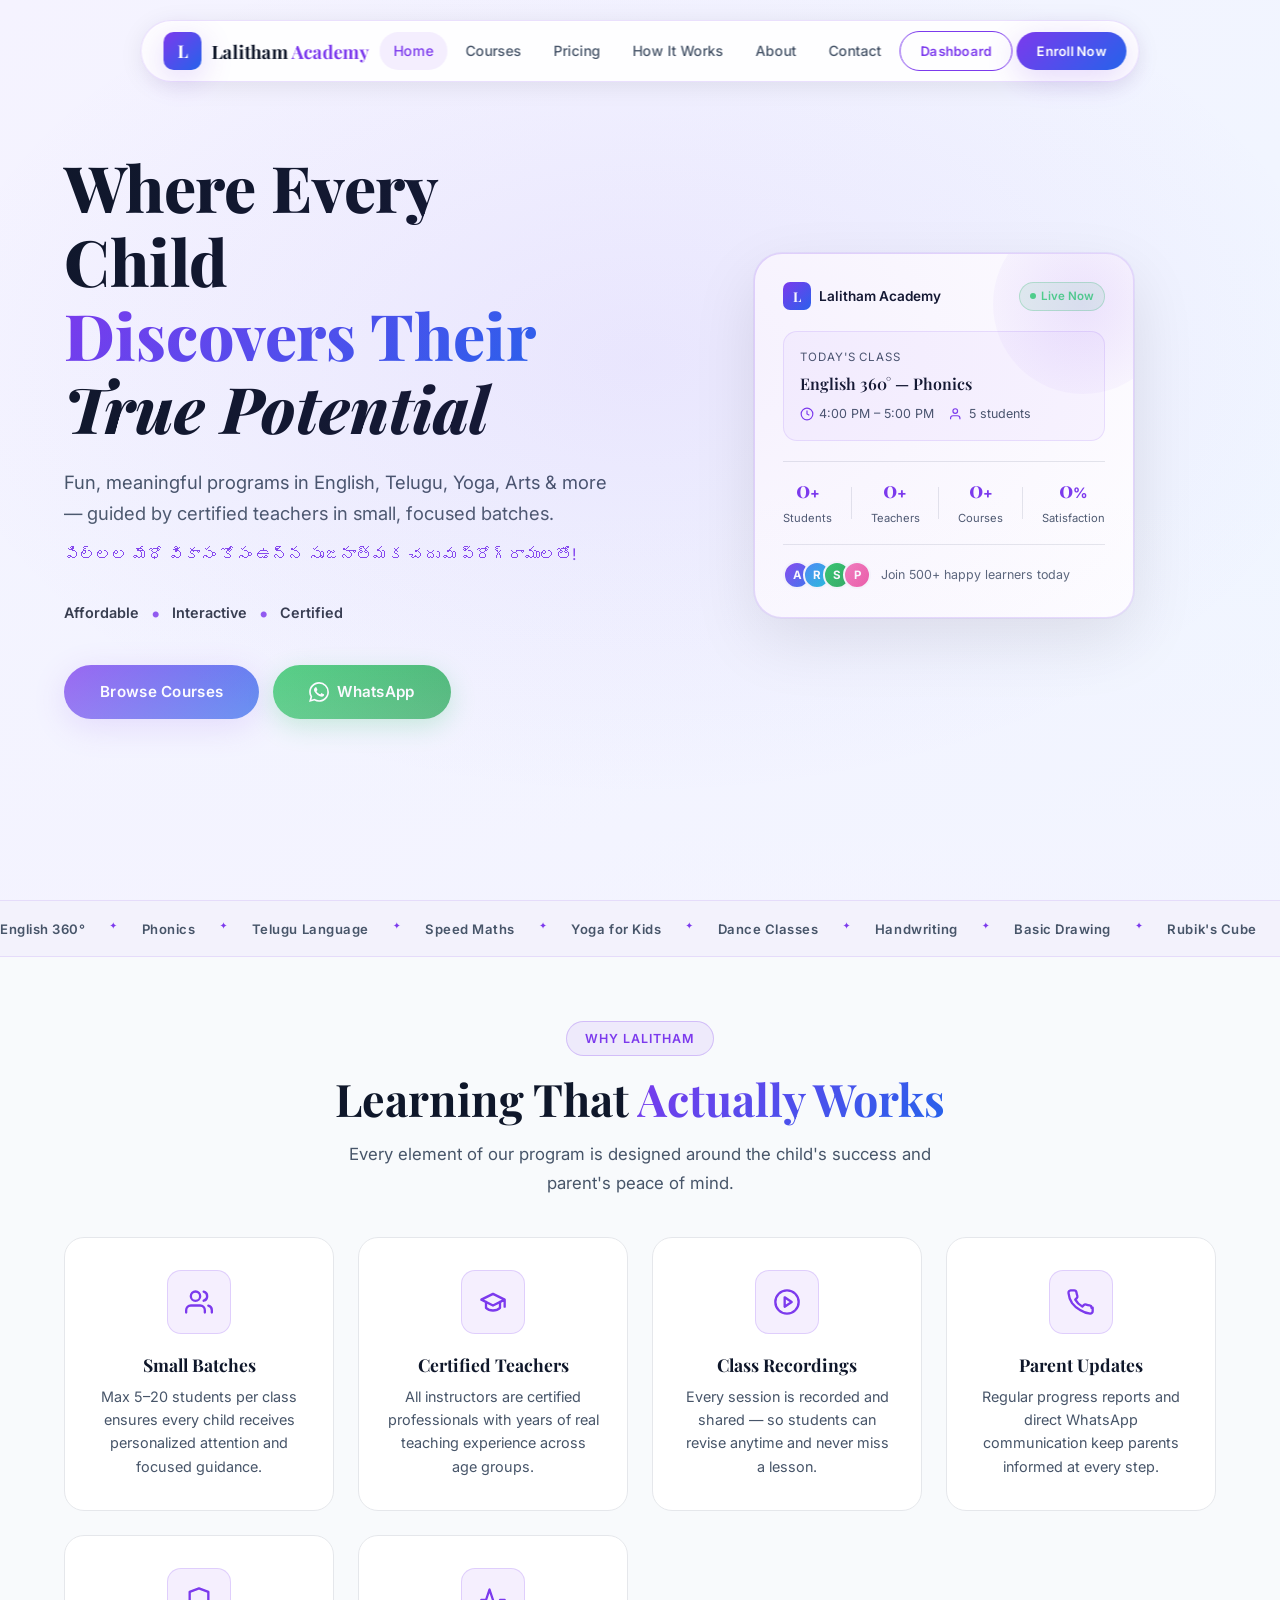
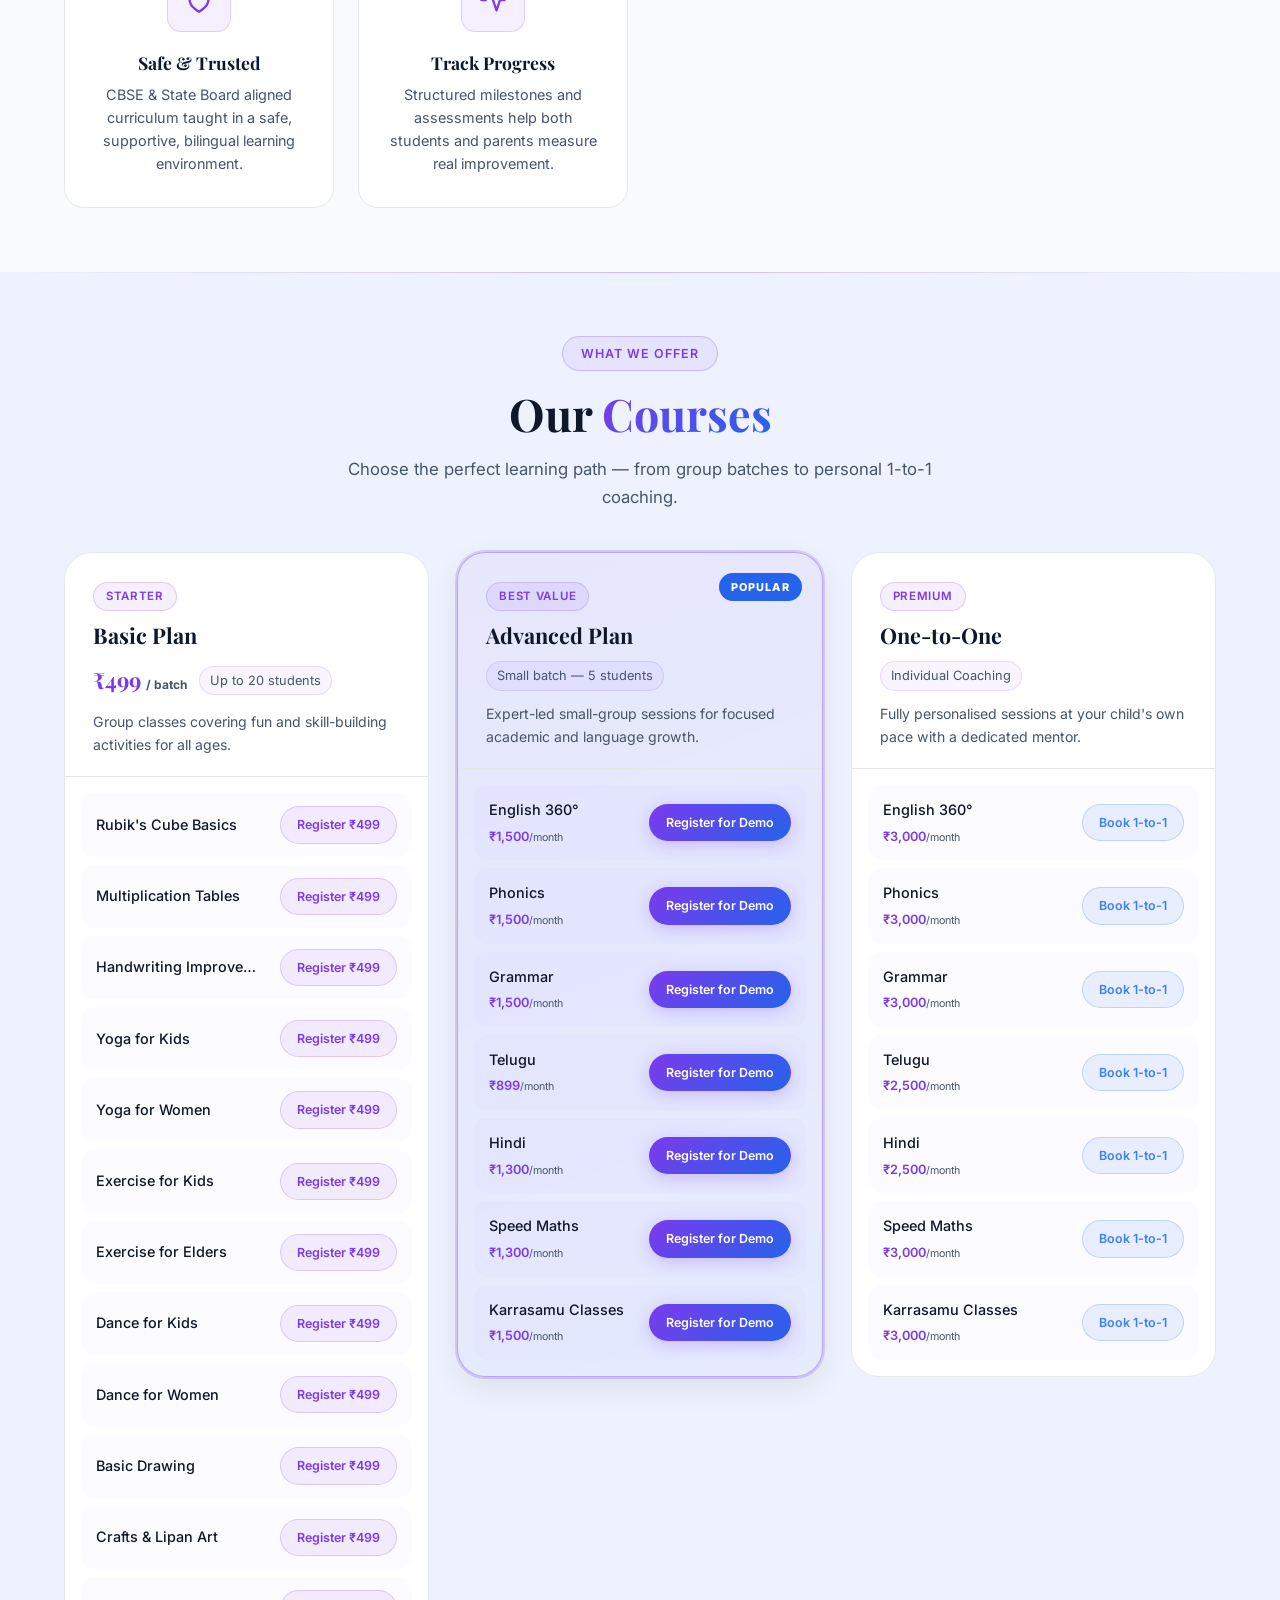
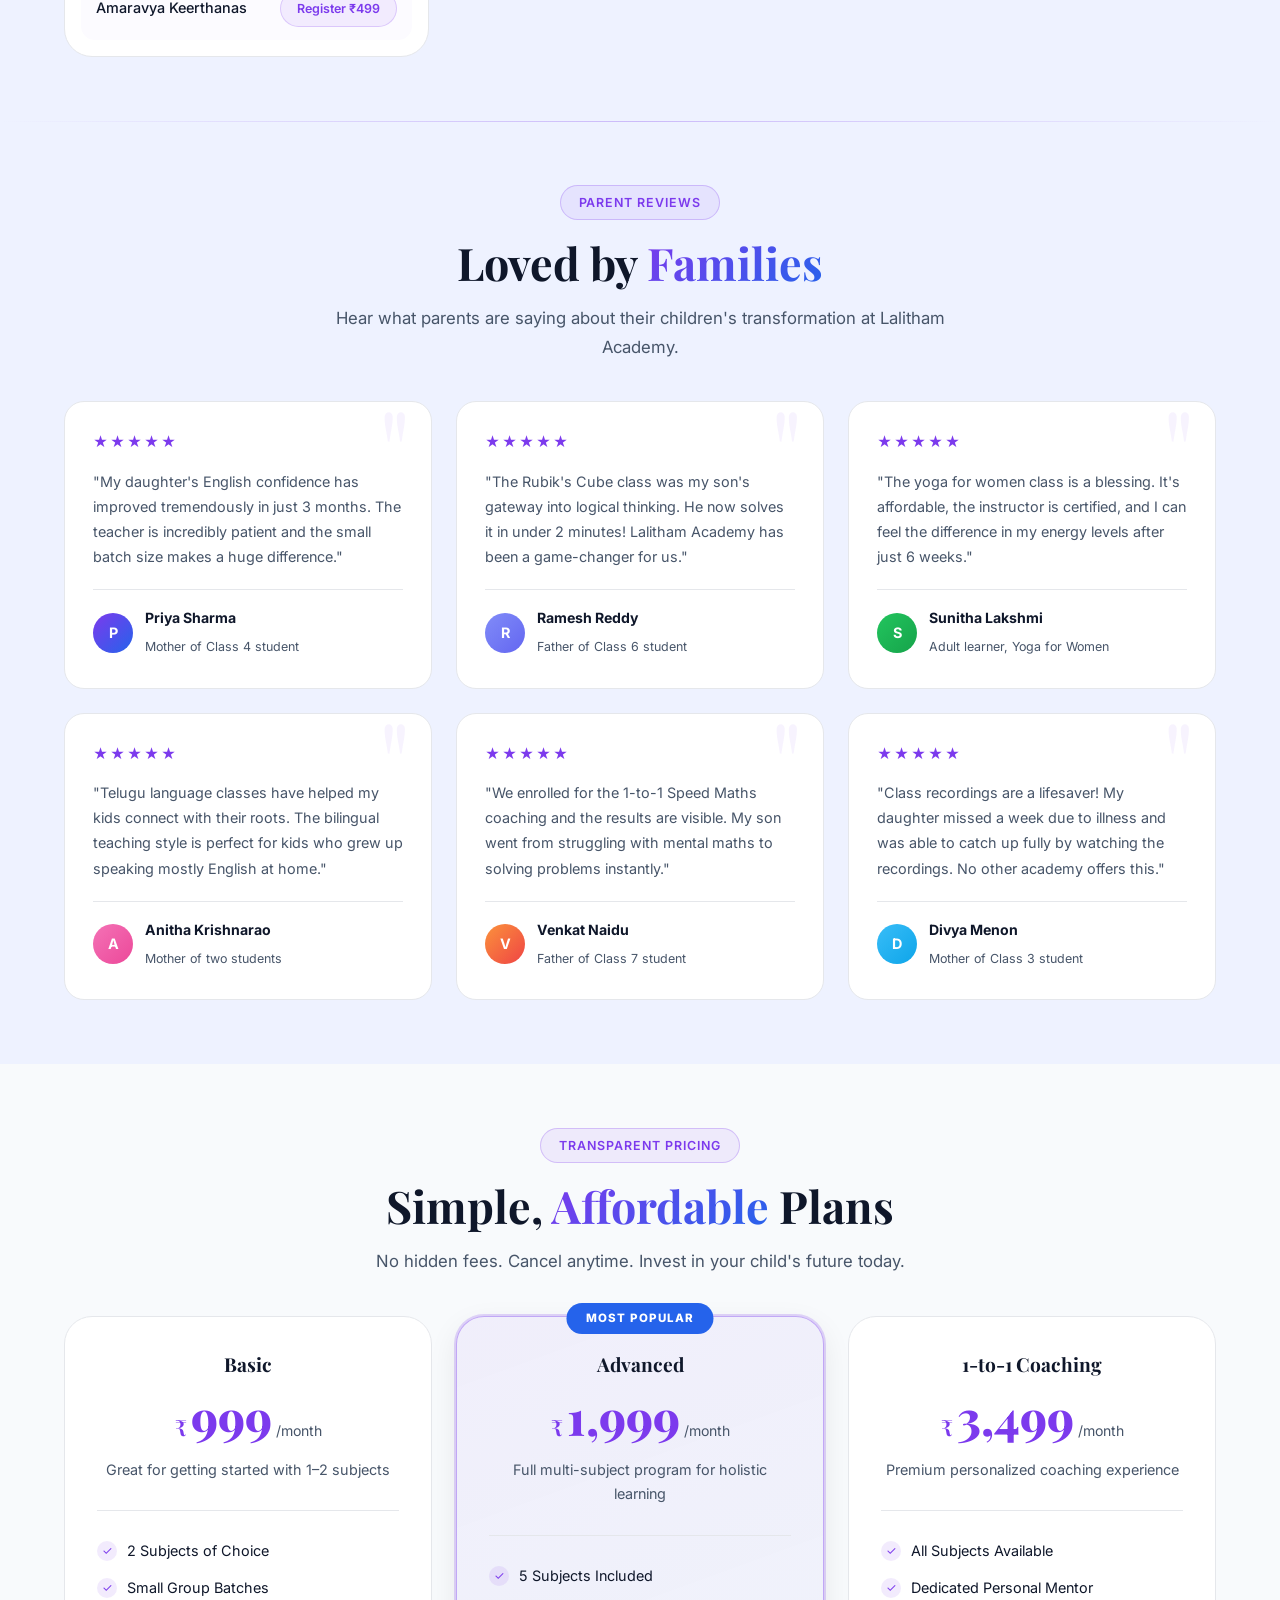
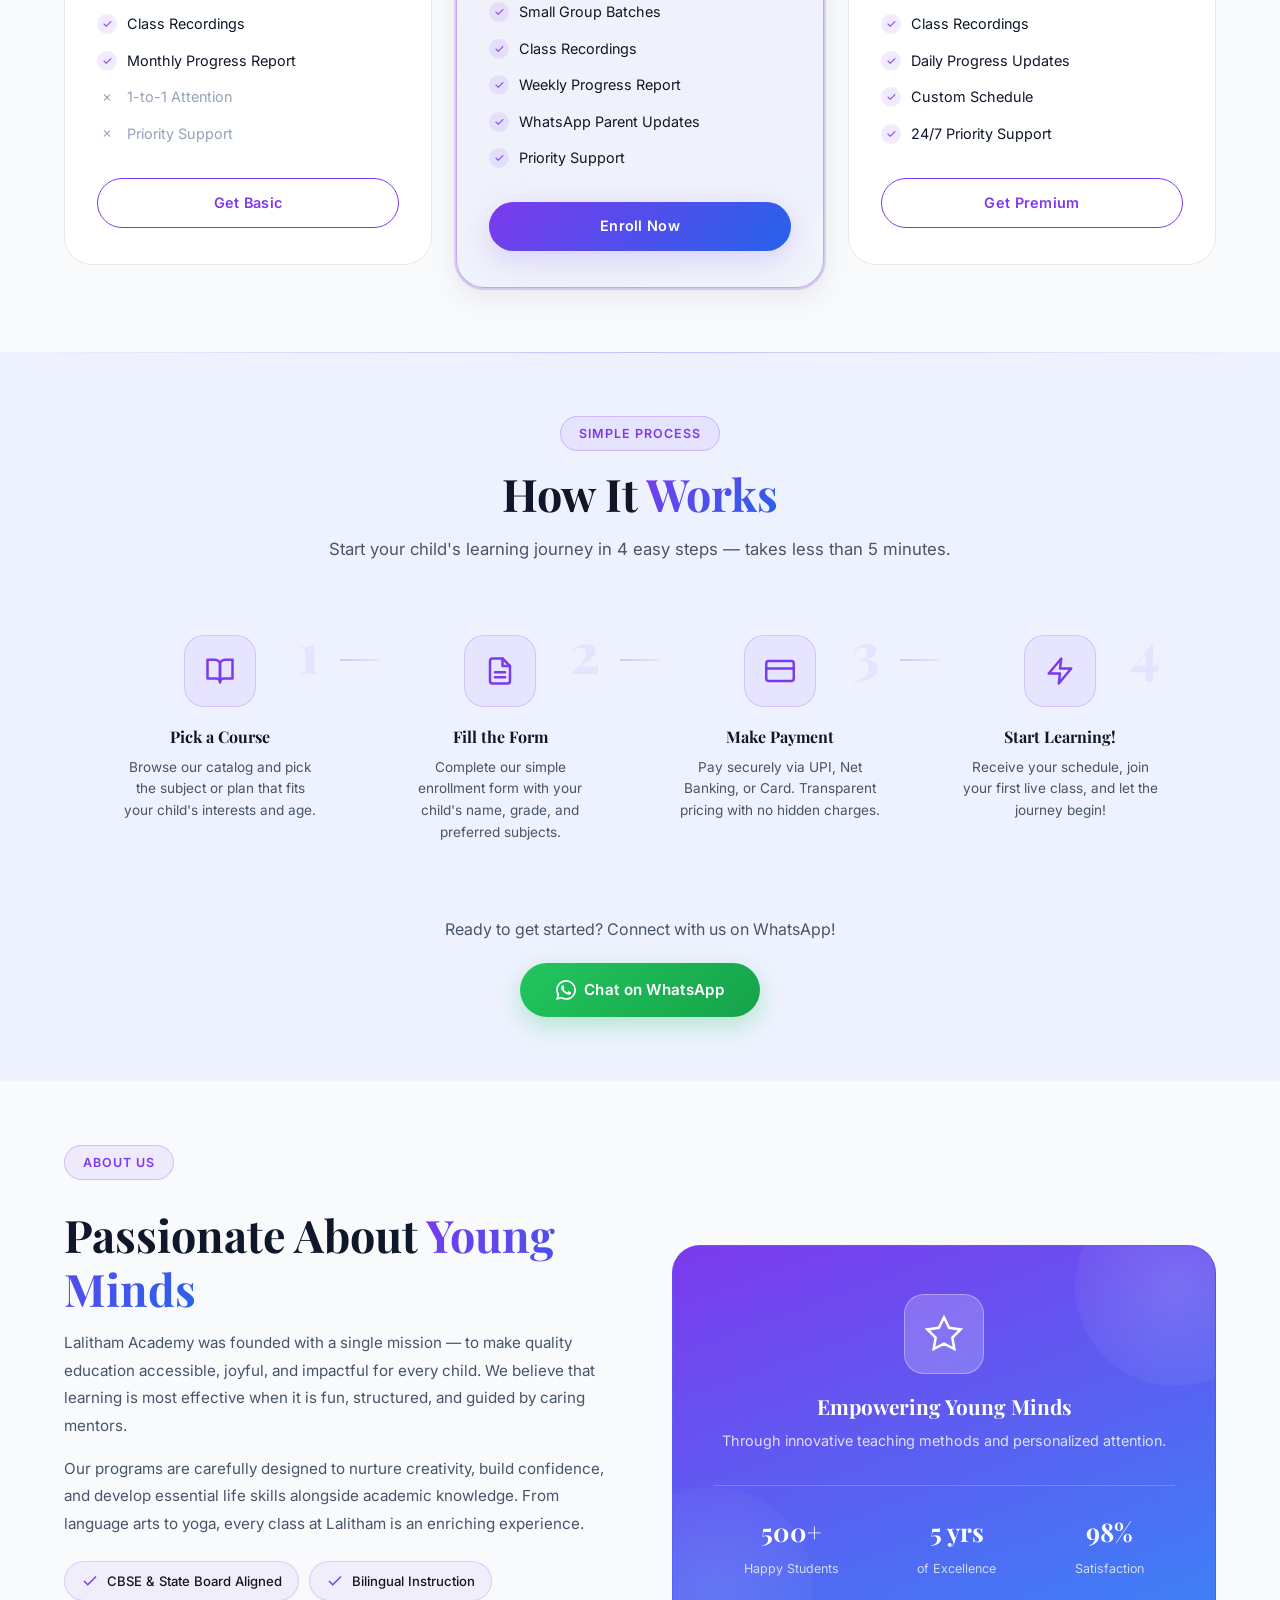
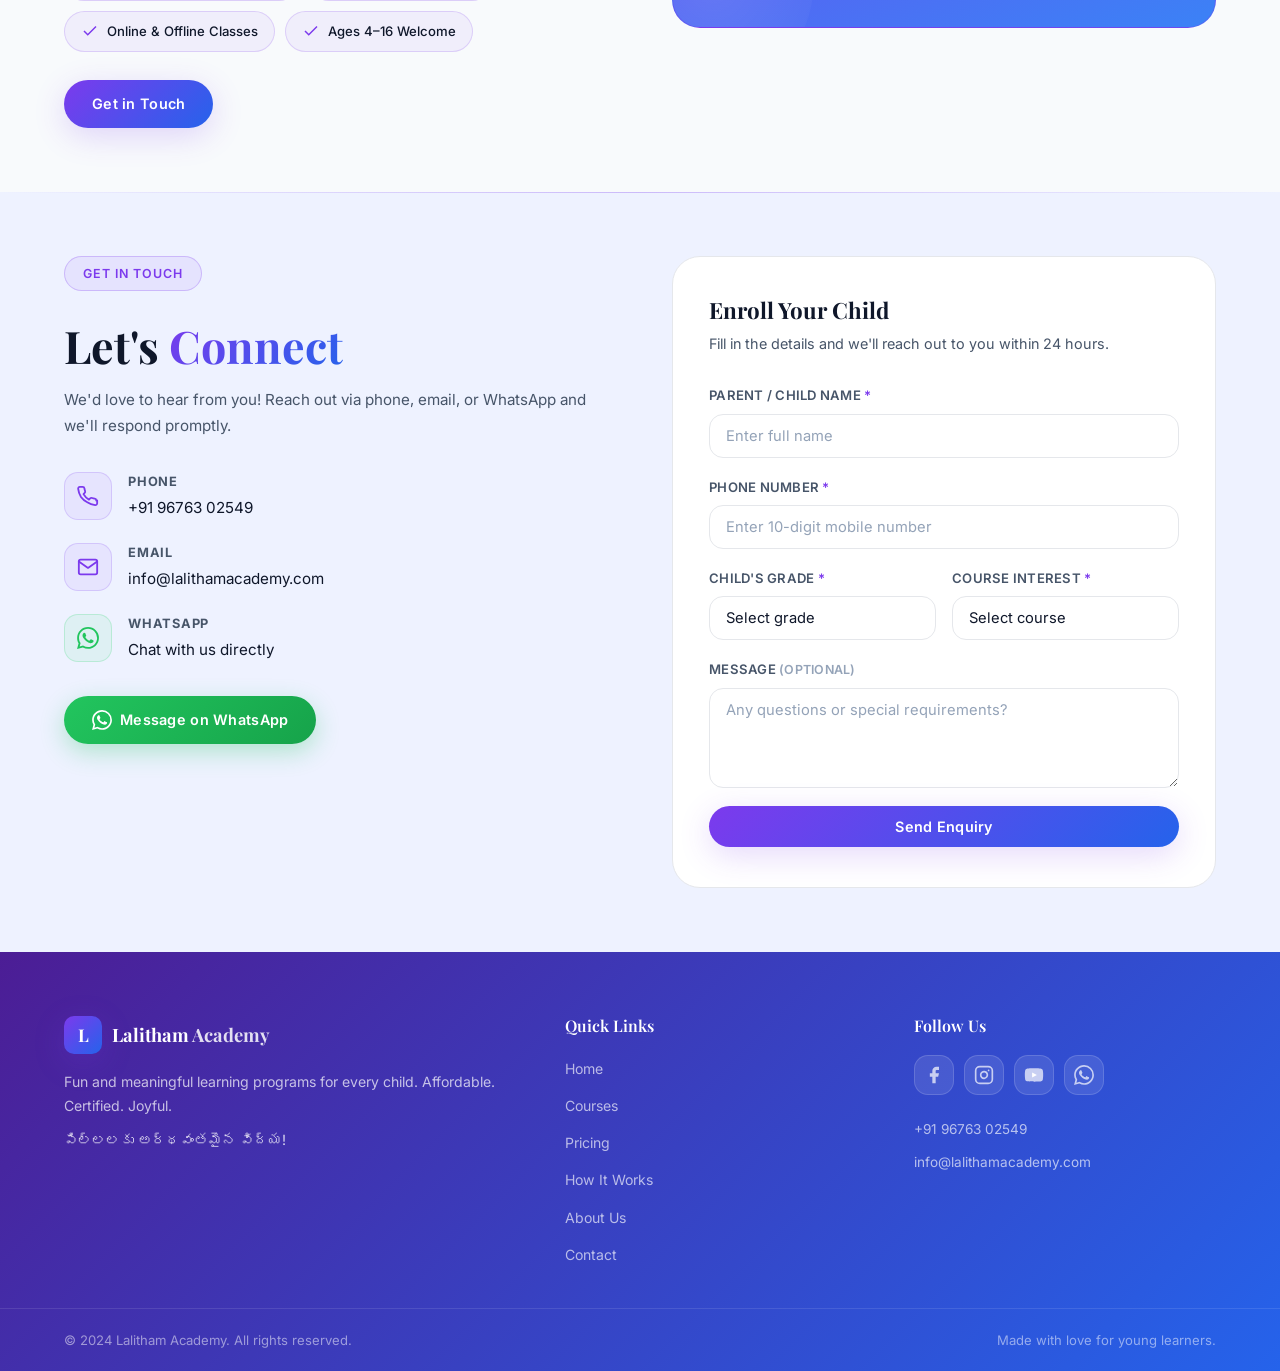
==== commit ae69e8b6: "Retheme: Blue-Violet-White modern EdTech color system Replaces the Midnight Gold dark theme with a p" ====
--- a/index.html
+++ b/index.html
@@ -143,8 +143,8 @@
 
             <div class="hero__card-avatars">
               <div class="avatar-stack">
-                <div class="avatar-bubble" style="background:linear-gradient(135deg,#D4AF37,#F0CC60)">A</div>
-                <div class="avatar-bubble" style="background:linear-gradient(135deg,#818CF8,#6366F1)">R</div>
+                <div class="avatar-bubble" style="background:linear-gradient(135deg,#7C3AED,#2563EB)">A</div>
+                <div class="avatar-bubble" style="background:linear-gradient(135deg,#3B82F6,#06B6D4)">R</div>
                 <div class="avatar-bubble" style="background:linear-gradient(135deg,#22C55E,#16A34A)">S</div>
                 <div class="avatar-bubble" style="background:linear-gradient(135deg,#F472B6,#EC4899)">P</div>
               </div>
@@ -155,7 +155,6 @@
 
       </div>
     </section>
-<br><br><br><br>
     <!-- ═══════════════════════════════════════════
          MARQUEE STRIP
     ═══════════════════════════════════════════ -->
@@ -477,7 +476,7 @@
             <div class="testimonial-card__stars">★★★★★</div>
             <p class="testimonial-card__text">"My daughter's English confidence has improved tremendously in just 3 months. The teacher is incredibly patient and the small batch size makes a huge difference."</p>
             <div class="testimonial-card__author">
-              <div class="testimonial-avatar" style="background:linear-gradient(135deg,#D4AF37,#F0CC60)">P</div>
+              <div class="testimonial-avatar" style="background:linear-gradient(135deg,#7C3AED,#2563EB)">P</div>
               <div>
                 <strong>Priya Sharma</strong>
                 <span>Mother of Class 4 student</span>
--- a/css/styles.css
+++ b/css/styles.css
@@ -1,46 +1,46 @@
 /* ═══════════════════════════════════════════════════════════════
-   LALITHAM ACADEMY — Premium Dark Gold Design System
-   Theme: Midnight Luxury
+   LALITHAM ACADEMY — Modern EdTech Design System
+   Theme: Blue-Violet-White
    ═══════════════════════════════════════════════════════════════ */
 
 /* ─── CSS CUSTOM PROPERTIES ─────────────────────────────────── */
 :root {
   /* Colors */
-  --clr-primary:       #D4AF37;
-  --clr-primary-light: #F0CC60;
-  --clr-primary-dark:  #B8960C;
-  --clr-accent:        #818CF8;
-  --clr-accent-dark:   #6366F1;
-  --clr-whatsapp:      #25D366;
-  --clr-whatsapp-dark: #128C7E;
-
-  --clr-bg:            #080810;
-  --clr-bg-alt:        #0C0C18;
-  --clr-surface:       #0F0F1C;
-  --clr-card:          rgba(255,255,255,0.035);
-  --clr-card-hover:    rgba(255,255,255,0.06);
-  --clr-border:        rgba(212,175,55,0.15);
-  --clr-border-subtle: rgba(255,255,255,0.07);
-
-  --clr-text:          #E8E8F2;
-  --clr-text-muted:    #8080A8;
-  --clr-text-light:    #50507A;
+  --clr-primary:       #7C3AED;
+  --clr-primary-light: #A78BFA;
+  --clr-primary-dark:  #6D28D9;
+  --clr-accent:        #3B82F6;
+  --clr-accent-dark:   #2563EB;
+  --clr-whatsapp:      #22C55E;
+  --clr-whatsapp-dark: #16A34A;
+
+  --clr-bg:            #F8FAFC;
+  --clr-bg-alt:        #EEF2FF;
+  --clr-surface:       #FFFFFF;
+  --clr-card:          #FFFFFF;
+  --clr-card-hover:    #F8FAFC;
+  --clr-border:        #E5E7EB;
+  --clr-border-subtle: #E5E7EB;
+
+  --clr-text:          #0F172A;
+  --clr-text-muted:    #475569;
+  --clr-text-light:    #94A3B8;
 
   /* Gradients */
-  --gradient-primary:  linear-gradient(135deg, #D4AF37 0%, #F0CC60 100%);
-  --gradient-hero:     linear-gradient(135deg, #080810 0%, #0F0828 50%, #0D0820 100%);
-  --gradient-gold:     linear-gradient(135deg, #B8960C 0%, #D4AF37 50%, #F0CC60 100%);
-  --gradient-card:     linear-gradient(135deg, rgba(212,175,55,0.08) 0%, rgba(129,140,248,0.05) 100%);
-  --gradient-section:  linear-gradient(180deg, #080810 0%, #0C0C18 100%);
+  --gradient-primary:  linear-gradient(135deg, #7C3AED 0%, #2563EB 100%);
+  --gradient-hero:     linear-gradient(135deg, #F5F3FF 0%, #EFF6FF 100%);
+  --gradient-gold:     linear-gradient(135deg, #7C3AED 0%, #2563EB 100%);
+  --gradient-card:     linear-gradient(135deg, rgba(124,58,237,0.05) 0%, rgba(37,99,235,0.03) 100%);
+  --gradient-section:  linear-gradient(180deg, #F8FAFC 0%, #EEF2FF 100%);
 
   /* Shadows */
-  --shadow-sm:   0 1px 4px rgba(0,0,0,0.4);
-  --shadow-md:   0 4px 20px rgba(0,0,0,0.5);
-  --shadow-lg:   0 10px 40px rgba(0,0,0,0.6);
-  --shadow-xl:   0 20px 60px rgba(0,0,0,0.7);
-  --shadow-gold: 0 8px 32px rgba(212,175,55,0.25);
-  --shadow-gold-lg: 0 16px 48px rgba(212,175,55,0.2);
-  --shadow-card: 0 4px 24px rgba(0,0,0,0.4);
+  --shadow-sm:   0 1px 4px rgba(0,0,0,0.06);
+  --shadow-md:   0 4px 20px rgba(0,0,0,0.08);
+  --shadow-lg:   0 10px 30px rgba(0,0,0,0.08);
+  --shadow-xl:   0 20px 60px rgba(0,0,0,0.1);
+  --shadow-gold: 0 8px 32px rgba(124,58,237,0.2);
+  --shadow-gold-lg: 0 16px 48px rgba(124,58,237,0.25);
+  --shadow-card: 0 10px 30px rgba(0,0,0,0.08);
 
   /* Spacing */
   --space-xs:  8px;
@@ -92,7 +92,7 @@
   background-image: url("data:image/svg+xml,%3Csvg viewBox='0 0 256 256' xmlns='http://www.w3.org/2000/svg'%3E%3Cfilter id='noise'%3E%3CfeTurbulence type='fractalNoise' baseFrequency='0.9' numOctaves='4' stitchTiles='stitch'/%3E%3C/filter%3E%3Crect width='100%25' height='100%25' filter='url(%23noise)' opacity='0.03'/%3E%3C/svg%3E");
   pointer-events: none;
   z-index: 0;
-  opacity: 0.4;
+  opacity: 0;
 }
 
 img { max-width: 100%; display: block; }
@@ -103,8 +103,8 @@
 /* ─── SCROLLBAR ──────────────────────────────────────────────── */
 ::-webkit-scrollbar { width: 6px; }
 ::-webkit-scrollbar-track { background: var(--clr-bg); }
-::-webkit-scrollbar-thumb { background: var(--clr-primary-dark); border-radius: 3px; }
-::-webkit-scrollbar-thumb:hover { background: var(--clr-primary); }
+::-webkit-scrollbar-thumb { background: #7C3AED; border-radius: 3px; }
+::-webkit-scrollbar-thumb:hover { background: #6D28D9; }
 
 /* ─── CONTAINER ──────────────────────────────────────────────── */
 .container {
@@ -150,7 +150,7 @@
 
 .btn--primary {
   background: var(--gradient-gold);
-  color: #0A0A10;
+  color: #ffffff;
   box-shadow: var(--shadow-gold);
 }
 .btn--primary:hover {
@@ -165,19 +165,19 @@
   border: 1.5px solid var(--clr-primary);
 }
 .btn--outline:hover {
-  background: rgba(212,175,55,0.1);
+  background: #EDE9FE;
   transform: translateY(-2px);
   box-shadow: var(--shadow-gold);
 }
 
 .btn--whatsapp {
-  background: linear-gradient(135deg, #25D366, #128C7E);
+  background: linear-gradient(135deg, #22C55E, #16A34A);
   color: #fff;
-  box-shadow: 0 8px 24px rgba(37,211,102,0.3);
+  box-shadow: 0 8px 24px rgba(34,197,94,0.3);
 }
 .btn--whatsapp:hover {
   transform: translateY(-2px);
-  box-shadow: 0 12px 32px rgba(37,211,102,0.4);
+  box-shadow: 0 12px 32px rgba(34,197,94,0.4);
   filter: brightness(1.08);
 }
 
@@ -209,8 +209,8 @@
 .section-badge {
   display: inline-block;
   padding: 6px 18px;
-  background: rgba(212,175,55,0.1);
-  border: 1px solid rgba(212,175,55,0.3);
+  background: rgba(124,58,237,0.08);
+  border: 1px solid rgba(124,58,237,0.25);
   border-radius: var(--radius-full);
   color: var(--clr-primary);
   font-size: 0.78rem;
@@ -262,18 +262,18 @@
   max-width: calc(100% - 32px);
   z-index: 1000;
   transition: background 0.3s ease, border-color 0.3s ease, box-shadow 0.3s ease;
-  background: rgba(8, 8, 16, 0.42);
-  backdrop-filter: blur(28px) saturate(180%);
-  -webkit-backdrop-filter: blur(28px) saturate(180%);
-  border: 1px solid rgba(212, 175, 55, 0.22);
+  background: rgba(255,255,255,0.9);
+  backdrop-filter: blur(10px) saturate(180%);
+  -webkit-backdrop-filter: blur(10px) saturate(180%);
+  border: 1px solid rgba(124,58,237,0.15);
   border-radius: 9999px;
-  box-shadow: 0 8px 32px rgba(0,0,0,0.45), inset 0 1px 0 rgba(255,255,255,0.07);
+  box-shadow: 0 4px 24px rgba(0,0,0,0.08), inset 0 1px 0 rgba(255,255,255,0.8);
 }
 
 .navbar.scrolled {
-  background: rgba(8, 8, 16, 0.78);
-  border-color: rgba(212, 175, 55, 0.38);
-  box-shadow: 0 12px 44px rgba(0,0,0,0.65), 0 0 24px rgba(212,175,55,0.12);
+  background: rgba(255,255,255,0.97);
+  border-color: rgba(124,58,237,0.25);
+  box-shadow: 0 8px 32px rgba(0,0,0,0.1), 0 0 0 1px rgba(124,58,237,0.08);
 }
 
 .navbar__inner {
@@ -304,7 +304,7 @@
   font-family: var(--font-display);
   font-weight: 700;
   font-size: 1.1rem;
-  color: #0A0A10;
+  color: #ffffff;
   box-shadow: var(--shadow-gold);
   flex-shrink: 0;
 }
@@ -336,7 +336,7 @@
 .nav-link:hover,
 .nav-link.active {
   color: var(--clr-primary);
-  background: rgba(212,175,55,0.08);
+  background: rgba(124,58,237,0.08);
 }
 
 /* Hamburger */
@@ -369,12 +369,12 @@
     align-items: stretch;
     padding: 16px 18px 22px;
     gap: 4px;
-    background: rgba(8, 8, 16, 0.94);
-    backdrop-filter: blur(28px) saturate(180%);
-    -webkit-backdrop-filter: blur(28px) saturate(180%);
-    border: 1px solid rgba(212, 175, 55, 0.22);
+    background: rgba(255,255,255,0.97);
+    backdrop-filter: blur(10px) saturate(180%);
+    -webkit-backdrop-filter: blur(10px) saturate(180%);
+    border: 1px solid rgba(124,58,237,0.15);
     border-radius: 20px;
-    box-shadow: 0 20px 56px rgba(0,0,0,0.7);
+    box-shadow: 0 20px 40px rgba(0,0,0,0.12);
     transform: translateY(-16px);
     opacity: 0;
     pointer-events: none;
@@ -406,8 +406,8 @@
   position: absolute;
   inset: 0;
   background:
-    radial-gradient(ellipse 80% 70% at 50% 40%, rgba(212,175,55,0.07) 0%, transparent 70%),
-    linear-gradient(to bottom, rgba(8,8,16,0) 55%, rgba(8,8,16,0.95) 100%);
+    radial-gradient(ellipse 80% 70% at 50% 40%, rgba(124,58,237,0.08) 0%, transparent 70%),
+    linear-gradient(to bottom, rgba(245,243,255,0) 55%, rgba(245,243,255,0.6) 100%);
   pointer-events: none;
   z-index: 1;
 }
@@ -435,8 +435,8 @@
   font-family: var(--font-display);
   font-weight: 800;
   font-size: 2rem;
-  color: #0A0A10;
-  box-shadow: 0 0 48px rgba(212,175,55,0.55), 0 16px 40px rgba(0,0,0,0.5);
+  color: #ffffff;
+  box-shadow: 0 0 48px rgba(124,58,237,0.4), 0 16px 40px rgba(0,0,0,0.15);
   backdrop-filter: blur(8px);
 }
 
@@ -444,7 +444,7 @@
   font-family: var(--font-display);
   font-size: clamp(1.4rem, 3vw, 2rem);
   font-weight: 700;
-  color: rgba(232, 232, 242, 0.92);
+  color: #0F172A;
   letter-spacing: 0.06em;
   text-shadow: 0 2px 24px rgba(0,0,0,0.6);
 }
@@ -484,7 +484,7 @@
 .hero__scroll-hint svg {
   width: 28px;
   height: 28px;
-  color: rgba(212, 175, 55, 0.75);
+  color: rgba(124,58,237,0.7);
 }
 
 .hero__content {
@@ -499,8 +499,8 @@
   align-items: center;
   gap: 8px;
   padding: 8px 20px;
-  background: rgba(212,175,55,0.1);
-  border: 1px solid rgba(212,175,55,0.35);
+  background: rgba(124,58,237,0.08);
+  border: 1px solid rgba(124,58,237,0.3);
   border-radius: var(--radius-full);
   color: var(--clr-primary);
   font-size: 0.82rem;
@@ -572,11 +572,11 @@
   align-items: center;
   gap: 0;
   flex-wrap: wrap;
-  background: rgba(255,255,255,0.03);
+  background: #FFFFFF;
   border: 1px solid var(--clr-border);
   border-radius: var(--radius-lg);
   padding: 20px 32px;
-  backdrop-filter: blur(12px);
+  box-shadow: var(--shadow-md);
   width: fit-content;
 }
 
@@ -626,16 +626,15 @@
 .hero__right { display: flex; justify-content: center; }
 
 .hero__card {
-  background: rgba(255,255,255,0.04);
-  border: 1px solid rgba(212,175,55,0.25);
+  background: #FFFFFF;
+  border: 1px solid rgba(124,58,237,0.2);
   border-radius: var(--radius-xl);
   padding: 28px;
   width: 100%;
   max-width: 380px;
   position: relative;
   overflow: hidden;
-  backdrop-filter: blur(20px);
-  box-shadow: 0 24px 64px rgba(0,0,0,0.5), 0 0 0 1px rgba(212,175,55,0.1);
+  box-shadow: 0 24px 64px rgba(0,0,0,0.1), 0 0 0 1px rgba(124,58,237,0.08);
   animation: cardFloat 6s ease-in-out infinite;
 }
 
@@ -648,7 +647,7 @@
   position: absolute;
   top: -40px; right: -40px;
   width: 180px; height: 180px;
-  background: radial-gradient(circle, rgba(212,175,55,0.15), transparent);
+  background: radial-gradient(circle, rgba(124,58,237,0.12), transparent);
   border-radius: 50%;
   pointer-events: none;
 }
@@ -698,8 +697,8 @@
 }
 
 .hero__card-body {
-  background: rgba(212,175,55,0.05);
-  border: 1px solid rgba(212,175,55,0.15);
+  background: rgba(124,58,237,0.04);
+  border: 1px solid rgba(124,58,237,0.12);
   border-radius: var(--radius-md);
   padding: 16px;
   margin-bottom: 20px;
@@ -781,13 +780,13 @@
 .avatar-bubble {
   width: 28px; height: 28px;
   border-radius: 50%;
-  border: 2px solid var(--clr-bg);
+  border: 2px solid #F8FAFC;
   display: flex;
   align-items: center;
   justify-content: center;
   font-size: 0.72rem;
   font-weight: 700;
-  color: #0A0A10;
+  color: #ffffff;
   margin-left: -8px;
   flex-shrink: 0;
 }
@@ -812,9 +811,9 @@
 
 /* ─── MARQUEE STRIP ──────────────────────────────────────────── */
 .marquee-strip {
-  background: rgba(212,175,55,0.06);
-  border-top: 1px solid rgba(212,175,55,0.15);
-  border-bottom: 1px solid rgba(212,175,55,0.15);
+  background: rgba(124,58,237,0.04);
+  border-top: 1px solid rgba(124,58,237,0.12);
+  border-bottom: 1px solid rgba(124,58,237,0.12);
   padding-block: 14px;
   overflow: hidden;
   white-space: nowrap;
@@ -855,7 +854,7 @@
   position: absolute;
   top: 0; left: 0; right: 0;
   height: 1px;
-  background: linear-gradient(90deg, transparent, var(--clr-primary), transparent);
+  background: linear-gradient(90deg, transparent, rgba(124,58,237,0.3), transparent);
 }
 
 .testimonials__grid {
@@ -879,12 +878,12 @@
   top: -10px; right: 20px;
   font-family: var(--font-display);
   font-size: 7rem;
-  color: rgba(212,175,55,0.07);
+color: rgba(124,58,237,0.06);
   line-height: 1;
   pointer-events: none;
 }
 .testimonial-card:hover {
-  border-color: rgba(212,175,55,0.3);
+  border-color: rgba(124,58,237,0.3);
   transform: translateY(-4px);
   box-shadow: var(--shadow-gold);
 }
@@ -920,7 +919,7 @@
   justify-content: center;
   font-size: 0.9rem;
   font-weight: 700;
-  color: #0A0A10;
+  color: #ffffff;
   flex-shrink: 0;
 }
 
@@ -981,17 +980,17 @@
 }
 .feature-card:hover {
   background: var(--clr-card-hover);
-  border-color: var(--clr-border);
+  border-color: rgba(124,58,237,0.25);
   transform: translateY(-4px);
-  box-shadow: var(--shadow-gold);
+  box-shadow: var(--shadow-card);
 }
 .feature-card:hover::before { transform: scaleX(1); }
 
 .feature-card__icon {
   width: 64px; height: 64px;
   border-radius: var(--radius-md);
-  background: rgba(212,175,55,0.1);
-  border: 1px solid rgba(212,175,55,0.2);
+  background: rgba(124,58,237,0.08);
+  border: 1px solid rgba(124,58,237,0.18);
   display: flex;
   align-items: center;
   justify-content: center;
@@ -1001,7 +1000,7 @@
   transition: var(--transition);
 }
 .feature-card:hover .feature-card__icon {
-  background: rgba(212,175,55,0.18);
+  background: rgba(124,58,237,0.15);
   box-shadow: var(--shadow-gold);
 }
 
@@ -1025,7 +1024,7 @@
   position: absolute;
   top: 0; left: 0; right: 0;
   height: 1px;
-  background: linear-gradient(90deg, transparent, var(--clr-primary), transparent);
+  background: linear-gradient(90deg, transparent, rgba(124,58,237,0.3), transparent);
 }
 
 .courses__grid {
@@ -1044,22 +1043,22 @@
   position: relative;
 }
 .course-card:hover {
-  border-color: rgba(212,175,55,0.3);
+  border-color: rgba(124,58,237,0.3);
   transform: translateY(-4px);
-  box-shadow: var(--shadow-gold);
+  box-shadow: var(--shadow-card);
 }
 
 .course-card--featured {
-  border-color: rgba(212,175,55,0.4);
-  background: linear-gradient(160deg, rgba(212,175,55,0.07) 0%, rgba(99,102,241,0.05) 100%);
-  box-shadow: var(--shadow-gold);
+  border-color: rgba(124,58,237,0.4);
+  background: linear-gradient(160deg, rgba(124,58,237,0.06) 0%, rgba(37,99,235,0.04) 100%);
+  box-shadow: 0 0 0 2px rgba(124,58,237,0.2), var(--shadow-card);
 }
 
 .popular-badge {
   position: absolute;
   top: 20px; right: 20px;
-  background: var(--gradient-gold);
-  color: #0A0A10;
+  background: #2563EB;
+  color: #ffffff;
   font-size: 0.68rem;
   font-weight: 800;
   letter-spacing: 0.1em;
@@ -1075,8 +1074,8 @@
 .course-tag {
   display: inline-block;
   padding: 4px 12px;
-  background: rgba(212,175,55,0.1);
-  border: 1px solid rgba(212,175,55,0.25);
+  background: rgba(124,58,237,0.08);
+  border: 1px solid rgba(124,58,237,0.2);
   border-radius: var(--radius-full);
   color: var(--clr-primary);
   font-size: 0.72rem;
@@ -1111,10 +1110,10 @@
 .course-card__batch {
   font-size: 0.8rem;
   color: var(--clr-text-muted);
-  background: rgba(255,255,255,0.05);
+  background: rgba(124,58,237,0.05);
   padding: 3px 10px;
   border-radius: var(--radius-full);
-  border: 1px solid var(--clr-border-subtle);
+  border: 1px solid rgba(124,58,237,0.15);
 }
 
 .course-card__header p {
@@ -1138,12 +1137,12 @@
   padding: 12px 14px;
   border-radius: var(--radius-md);
   transition: var(--transition);
-  background: rgba(255,255,255,0.02);
+  background: rgba(124,58,237,0.02);
   border: 1px solid transparent;
 }
 .course-item:hover {
-  background: rgba(212,175,55,0.05);
-  border-color: rgba(212,175,55,0.15);
+  background: rgba(124,58,237,0.05);
+  border-color: rgba(124,58,237,0.15);
 }
 
 .course-item__body {
@@ -1179,24 +1178,24 @@
   border-radius: var(--radius-full);
   font-size: 0.78rem;
   font-weight: 600;
-  background: rgba(212,175,55,0.12);
+  background: rgba(124,58,237,0.08);
   color: var(--clr-primary);
-  border: 1px solid rgba(212,175,55,0.25);
+  border: 1px solid rgba(124,58,237,0.2);
   transition: var(--transition);
   flex-shrink: 0;
 }
 .btn-course:hover {
   background: var(--gradient-gold);
-  color: #0A0A10;
+  color: #ffffff;
   border-color: transparent;
   box-shadow: var(--shadow-gold);
 }
 
 .btn-course--featured {
   background: var(--gradient-gold);
-  color: #0A0A10;
+  color: #ffffff;
   border-color: transparent;
-  box-shadow: 0 4px 16px rgba(212,175,55,0.3);
+  box-shadow: 0 4px 16px rgba(124,58,237,0.25);
 }
 .btn-course--featured:hover {
   filter: brightness(1.1);
@@ -1204,15 +1203,15 @@
 }
 
 .btn-course--premium {
-  background: rgba(129,140,248,0.12);
+  background: rgba(59,130,246,0.1);
   color: var(--clr-accent);
-  border-color: rgba(129,140,248,0.3);
+  border-color: rgba(59,130,246,0.25);
 }
 .btn-course--premium:hover {
-  background: linear-gradient(135deg, #6366F1, #818CF8);
+  background: linear-gradient(135deg, #2563EB, #3B82F6);
   color: #fff;
   border-color: transparent;
-  box-shadow: 0 4px 20px rgba(99,102,241,0.4);
+  box-shadow: 0 4px 20px rgba(37,99,235,0.35);
 }
 
 @media (max-width: 480px) {
@@ -1248,15 +1247,15 @@
   transition: var(--transition);
 }
 .pricing-card:hover {
-  border-color: rgba(212,175,55,0.3);
-  transform: translateY(-4px);
+  border-color: rgba(124,58,237,0.25);
+  transform: translateY(-3px);
   box-shadow: var(--shadow-card);
 }
 
 .pricing-card--featured {
-  background: linear-gradient(160deg, rgba(212,175,55,0.08) 0%, rgba(99,102,241,0.05) 100%);
-  border-color: rgba(212,175,55,0.4);
-  box-shadow: var(--shadow-gold);
+  background: linear-gradient(160deg, rgba(124,58,237,0.06) 0%, rgba(37,99,235,0.04) 100%);
+  border-color: rgba(124,58,237,0.4);
+  box-shadow: 0 0 0 2px rgba(124,58,237,0.2), var(--shadow-card);
   transform: scale(1.03);
 }
 .pricing-card--featured:hover { transform: scale(1.03) translateY(-4px); }
@@ -1266,8 +1265,8 @@
   top: -14px;
   left: 50%;
   transform: translateX(-50%);
-  background: var(--gradient-gold);
-  color: #0A0A10;
+  background: #2563EB;
+  color: #ffffff;
   font-size: 0.72rem;
   font-weight: 800;
   letter-spacing: 0.08em;
@@ -1342,7 +1341,7 @@
 
 .check {
   width: 20px; height: 20px;
-  background: rgba(212,175,55,0.12);
+  background: rgba(124,58,237,0.1);
   border-radius: 50%;
   display: flex;
   align-items: center;
@@ -1375,7 +1374,7 @@
   position: absolute;
   top: 0; left: 0; right: 0;
   height: 1px;
-  background: linear-gradient(90deg, transparent, var(--clr-primary), transparent);
+  background: linear-gradient(90deg, transparent, rgba(124,58,237,0.3), transparent);
 }
 
 .steps {
@@ -1401,7 +1400,7 @@
   font-family: var(--font-display);
   font-size: 3.5rem;
   font-weight: 800;
-  color: rgba(212,175,55,0.06);
+  color: rgba(124,58,237,0.08);
   line-height: 1;
   pointer-events: none;
 }
@@ -1409,8 +1408,8 @@
 .step__icon {
   width: 72px; height: 72px;
   border-radius: var(--radius-lg);
-  background: rgba(212,175,55,0.08);
-  border: 1px solid rgba(212,175,55,0.2);
+  background: rgba(124,58,237,0.07);
+  border: 1px solid rgba(124,58,237,0.18);
   display: flex;
   align-items: center;
   justify-content: center;
@@ -1420,7 +1419,7 @@
   transition: var(--transition);
 }
 .step:hover .step__icon {
-  background: rgba(212,175,55,0.15);
+  background: rgba(124,58,237,0.14);
   box-shadow: var(--shadow-gold);
   transform: scale(1.06);
 }
@@ -1436,7 +1435,7 @@
   flex: none;
   width: 40px;
   height: 2px;
-  background: linear-gradient(90deg, rgba(212,175,55,0.3), rgba(212,175,55,0.05));
+  background: linear-gradient(90deg, rgba(124,58,237,0.25), rgba(124,58,237,0.05));
   margin-top: 56px;
   align-self: flex-start;
 }
@@ -1493,8 +1492,8 @@
   align-items: center;
   gap: 8px;
   padding: 8px 16px;
-  background: rgba(212,175,55,0.07);
-  border: 1px solid rgba(212,175,55,0.2);
+  background: rgba(124,58,237,0.06);
+  border: 1px solid rgba(124,58,237,0.18);
   border-radius: var(--radius-full);
   font-size: 0.82rem;
   font-weight: 500;
@@ -1506,8 +1505,8 @@
 .about__card { position: relative; }
 
 .about__feature-card {
-  background: linear-gradient(160deg, rgba(212,175,55,0.07) 0%, rgba(99,102,241,0.04) 100%);
-  border: 1px solid rgba(212,175,55,0.25);
+  background: linear-gradient(160deg, #7C3AED 0%, #3B82F6 100%);
+  border: 1px solid rgba(124,58,237,0.3);
   border-radius: var(--radius-xl);
   padding: 48px 40px;
   text-align: center;
@@ -1519,7 +1518,7 @@
   position: absolute;
   top: -60px; right: -60px;
   width: 200px; height: 200px;
-  background: radial-gradient(circle, rgba(212,175,55,0.1), transparent);
+  background: radial-gradient(circle, rgba(255,255,255,0.15), transparent);
   border-radius: 50%;
 }
 .about__feature-card::after {
@@ -1527,21 +1526,21 @@
   position: absolute;
   bottom: -60px; left: -60px;
   width: 200px; height: 200px;
-  background: radial-gradient(circle, rgba(99,102,241,0.1), transparent);
+  background: radial-gradient(circle, rgba(255,255,255,0.1), transparent);
   border-radius: 50%;
 }
 
 .about__card-icon {
   width: 80px; height: 80px;
   border-radius: var(--radius-lg);
-  background: rgba(212,175,55,0.1);
-  border: 1px solid rgba(212,175,55,0.25);
+  background: rgba(255,255,255,0.2);
+  border: 1px solid rgba(255,255,255,0.35);
   display: flex;
   align-items: center;
   justify-content: center;
   margin-inline: auto;
   margin-bottom: 20px;
-  color: var(--clr-primary);
+  color: #ffffff;
   position: relative;
   z-index: 1;
 }
@@ -1549,13 +1548,13 @@
 .about__feature-card h3 {
   font-size: 1.3rem;
   margin-bottom: 10px;
-  color: var(--clr-text);
+  color: #ffffff;
   position: relative;
   z-index: 1;
 }
 .about__feature-card > p {
   font-size: 0.9rem;
-  color: var(--clr-text-muted);
+  color: rgba(255,255,255,0.8);
   margin-bottom: 32px;
   position: relative;
   z-index: 1;
@@ -1566,7 +1565,7 @@
   justify-content: space-around;
   gap: 16px;
   padding-top: 24px;
-  border-top: 1px solid var(--clr-border-subtle);
+  border-top: 1px solid rgba(255,255,255,0.2);
   position: relative;
   z-index: 1;
 }
@@ -1581,11 +1580,11 @@
   font-family: var(--font-display);
   font-size: 1.6rem;
   font-weight: 700;
-  color: var(--clr-primary);
+  color: #ffffff;
 }
 .about__stat span {
   font-size: 0.78rem;
-  color: var(--clr-text-muted);
+  color: rgba(255,255,255,0.75);
 }
 
 @media (max-width: 768px) {
@@ -1605,7 +1604,7 @@
   position: absolute;
   top: 0; left: 0; right: 0;
   height: 1px;
-  background: linear-gradient(90deg, transparent, var(--clr-primary), transparent);
+  background: linear-gradient(90deg, transparent, rgba(124,58,237,0.3), transparent);
 }
 
 .contact__inner {
@@ -1639,8 +1638,8 @@
 .contact__detail-icon {
   width: 48px; height: 48px;
   border-radius: var(--radius-md);
-  background: rgba(212,175,55,0.08);
-  border: 1px solid rgba(212,175,55,0.2);
+  background: rgba(124,58,237,0.07);
+  border: 1px solid rgba(124,58,237,0.18);
   display: flex;
   align-items: center;
   justify-content: center;
@@ -1713,7 +1712,7 @@
   padding: 12px 16px;
   border-radius: var(--radius-md);
   border: 1px solid var(--clr-border-subtle);
-  background: rgba(255,255,255,0.04);
+  background: #FFFFFF;
   color: var(--clr-text);
   font-family: var(--font-body);
   font-size: 0.92rem;
@@ -1723,13 +1722,13 @@
 }
 input:focus, select:focus, textarea:focus {
   border-color: var(--clr-primary);
-  background: rgba(212,175,55,0.04);
-  box-shadow: 0 0 0 3px rgba(212,175,55,0.12);
+  background: #FAFAFF;
+  box-shadow: 0 0 0 3px rgba(124,58,237,0.12);
 }
 input::placeholder, textarea::placeholder { color: var(--clr-text-light); }
 
 select option {
-  background: #1A1A2E;
+  background: #FFFFFF;
   color: var(--clr-text);
 }
 
@@ -1772,8 +1771,8 @@
    FOOTER
    ═══════════════════════════════════════════════════════════════ */
 .footer {
-  background: #050508;
-  border-top: 1px solid var(--clr-border);
+  background: linear-gradient(135deg, #4C1D95 0%, #2563EB 100%);
+  border-top: none;
   padding-top: var(--space-xl);
 }
 
@@ -1788,21 +1787,21 @@
 
 .footer__tagline {
   font-size: 0.88rem;
-  color: var(--clr-text-muted);
+  color: rgba(255,255,255,0.7);
   line-height: 1.7;
   margin-bottom: 10px;
 }
 
 .footer__telugu {
   font-size: 0.88rem;
-  color: var(--clr-primary);
-  opacity: 0.8;
+  color: rgba(255,255,255,0.9);
+  opacity: 0.9;
 }
 
 .footer__col h4 {
   font-family: var(--font-display);
   font-size: 1rem;
-  color: var(--clr-text);
+  color: #ffffff;
   margin-bottom: 20px;
   font-weight: 600;
 }
@@ -1814,10 +1813,10 @@
 }
 .footer__links a {
   font-size: 0.88rem;
-  color: var(--clr-text-muted);
+  color: rgba(255,255,255,0.65);
   transition: color 0.2s;
 }
-.footer__links a:hover { color: var(--clr-primary); }
+.footer__links a:hover { color: #ffffff; }
 
 /* Social Icons */
 .footer__socials {
@@ -1833,9 +1832,9 @@
   display: flex;
   align-items: center;
   justify-content: center;
-  background: rgba(255,255,255,0.05);
-  border: 1px solid var(--clr-border-subtle);
-  color: var(--clr-text-muted);
+  background: rgba(255,255,255,0.1);
+  border: 1px solid rgba(255,255,255,0.15);
+  color: rgba(255,255,255,0.7);
   transition: var(--transition);
 }
 .social-icon:hover { transform: translateY(-2px); }
@@ -1851,13 +1850,13 @@
 }
 .footer__contact a {
   font-size: 0.85rem;
-  color: var(--clr-text-muted);
+  color: rgba(255,255,255,0.65);
   transition: color 0.2s;
 }
-.footer__contact a:hover { color: var(--clr-primary); }
+.footer__contact a:hover { color: #ffffff; }
 
 .footer__bottom {
-  border-top: 1px solid var(--clr-border-subtle);
+  border-top: 1px solid rgba(255,255,255,0.1);
   padding-block: 20px;
 }
 .footer__bottom .container {
@@ -1869,7 +1868,7 @@
 }
 .footer__bottom p {
   font-size: 0.82rem;
-  color: var(--clr-text-light);
+  color: rgba(255,255,255,0.5);
 }
 
 @media (max-width: 768px) {
@@ -1879,6 +1878,11 @@
 @media (max-width: 480px) {
   .footer__inner { grid-template-columns: 1fr; }
 }
+
+
+/* Footer logo overrides (dark background) */
+.footer .logo-text { color: #ffffff; }
+.footer .logo-accent { color: rgba(255,255,255,0.85); }
 
 /* ═══════════════════════════════════════════════════════════════
    BACK TO TOP
@@ -1890,7 +1894,7 @@
   width: 48px; height: 48px;
   border-radius: var(--radius-md);
   background: var(--gradient-gold);
-  color: #0A0A10;
+  color: #ffffff;
   display: flex;
   align-items: center;
   justify-content: center;
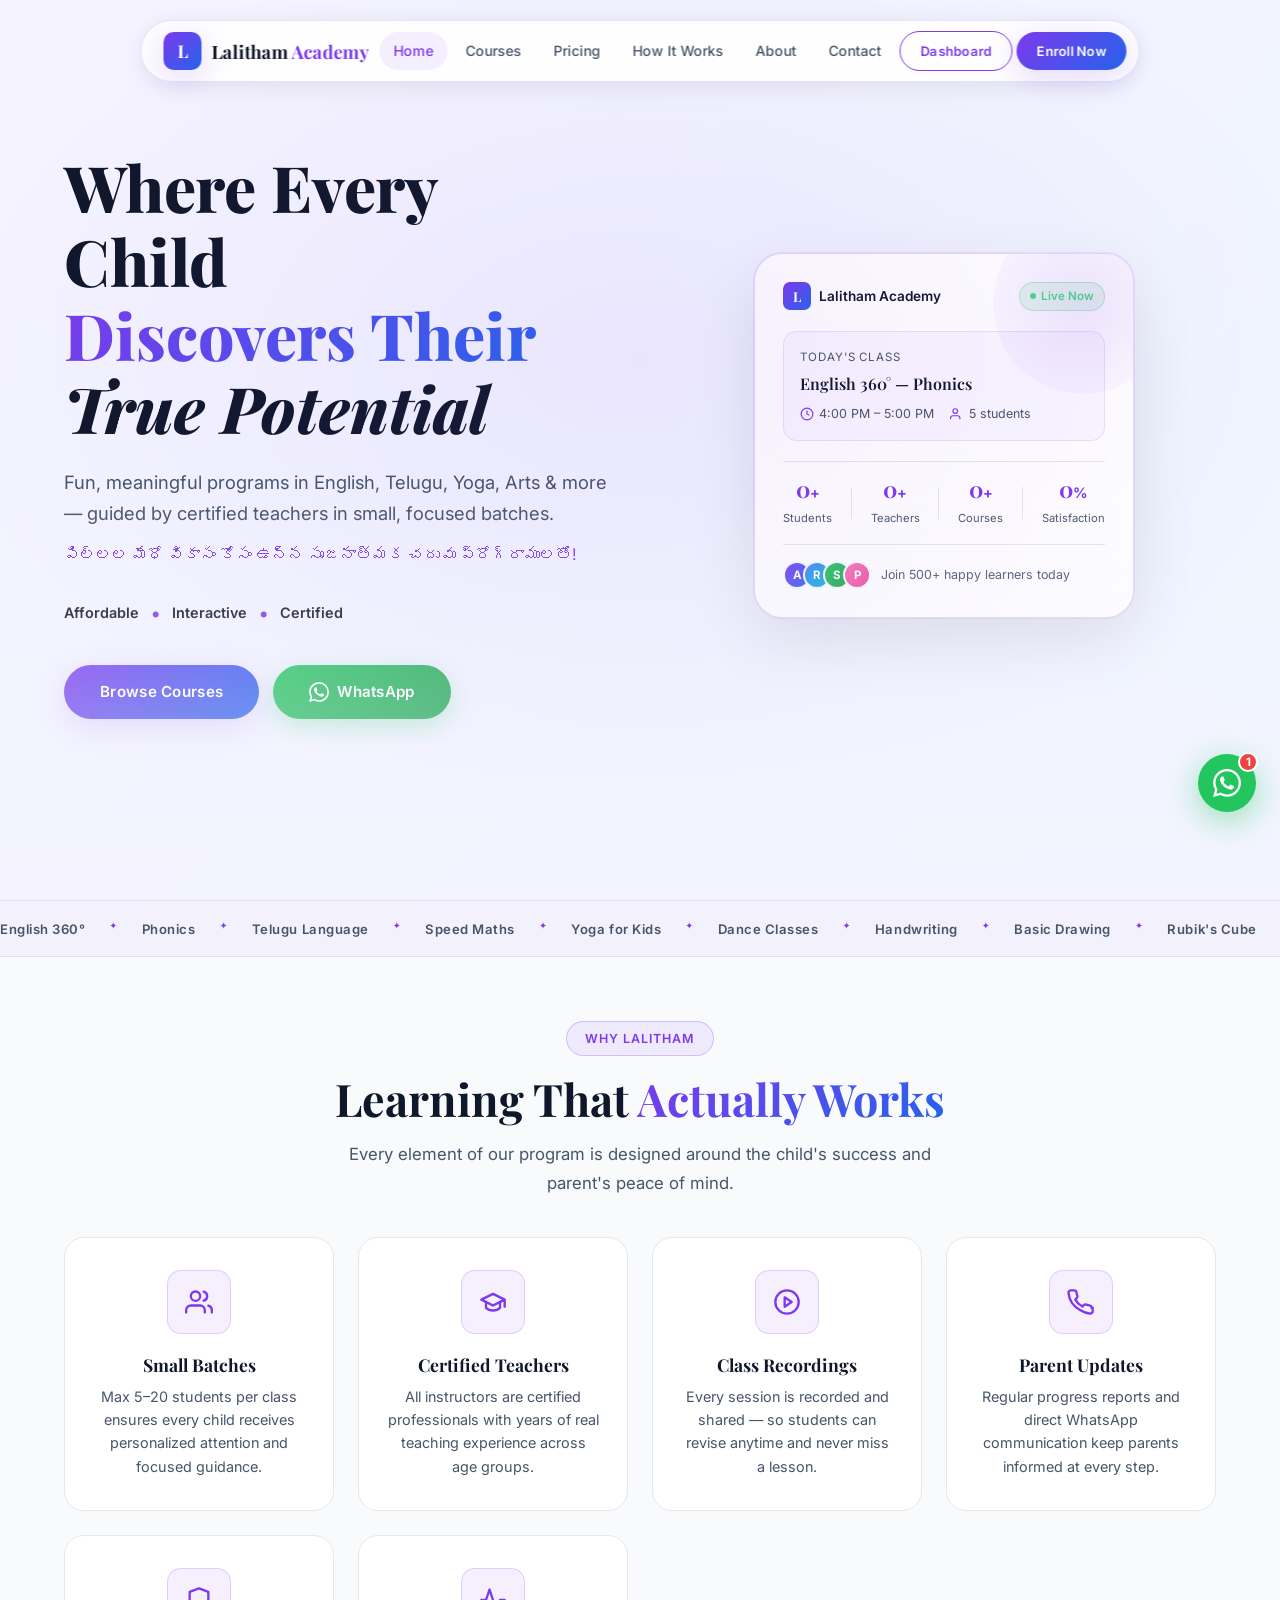
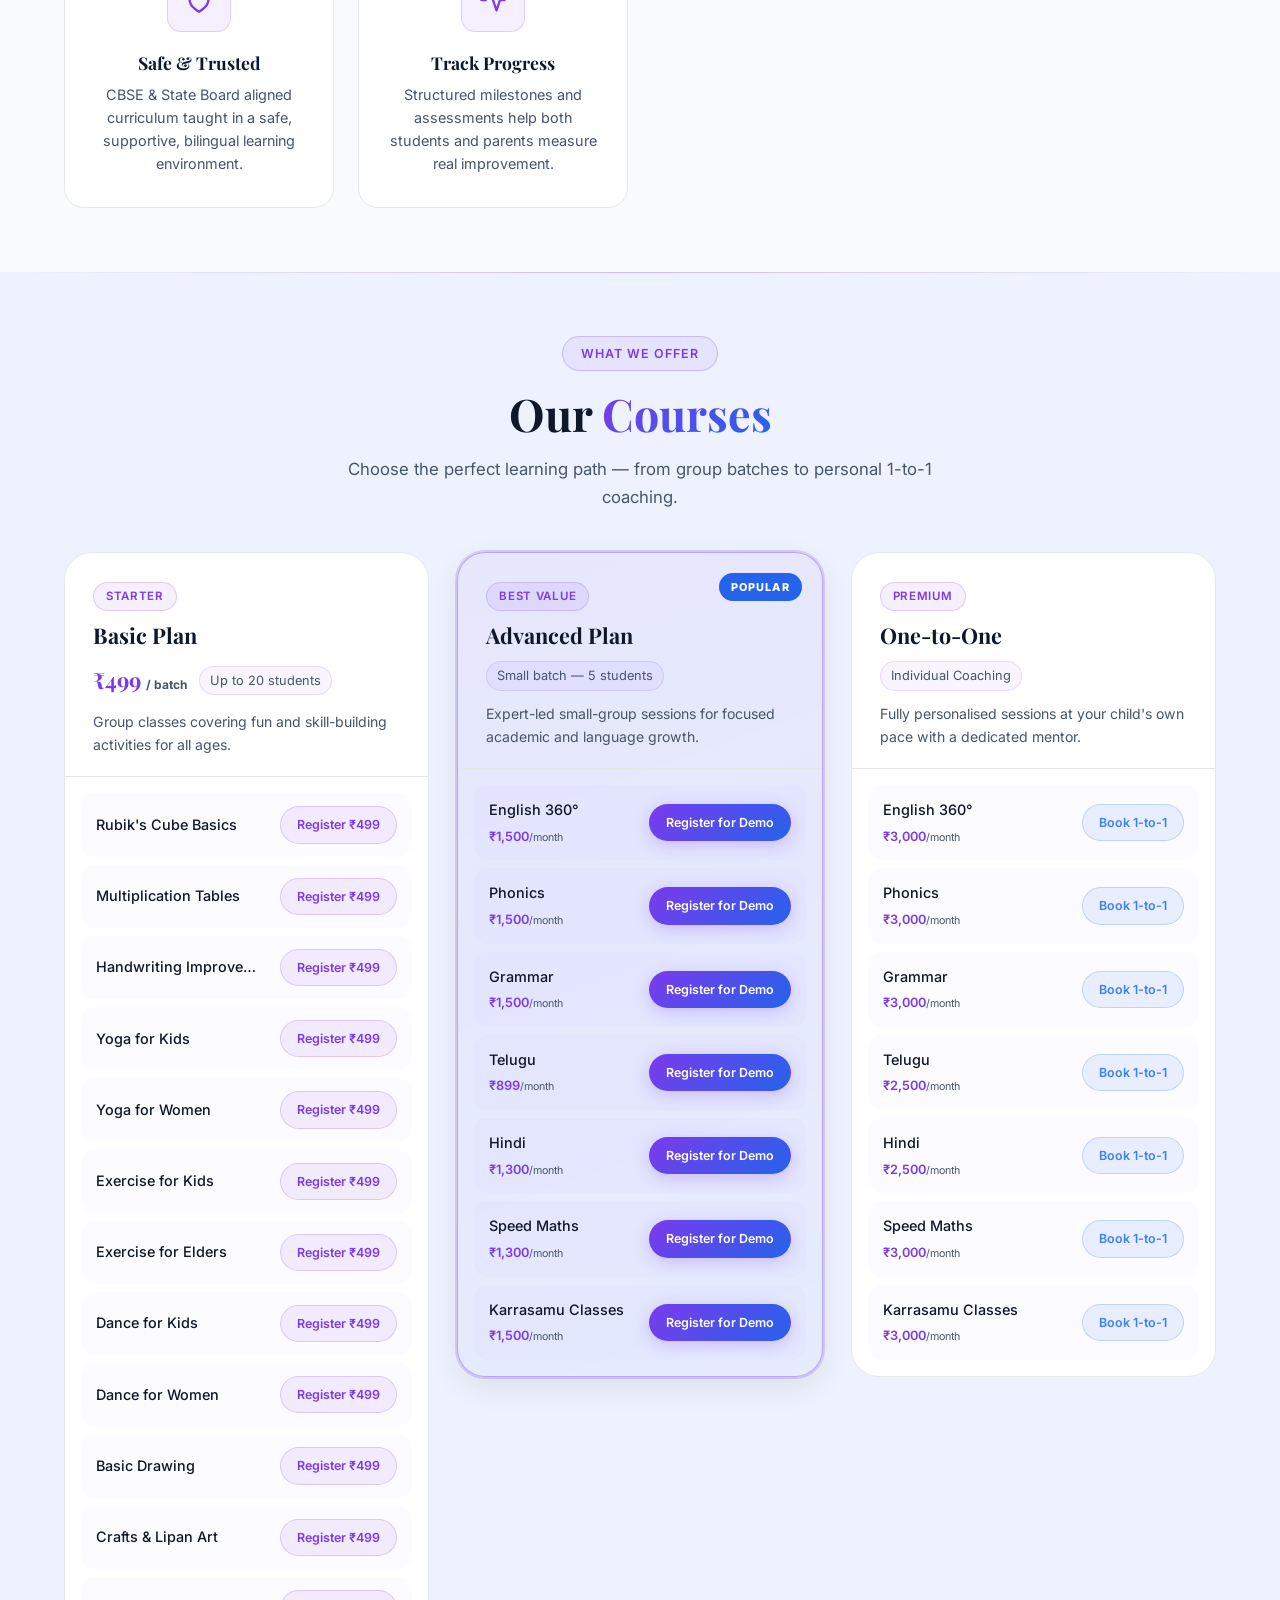
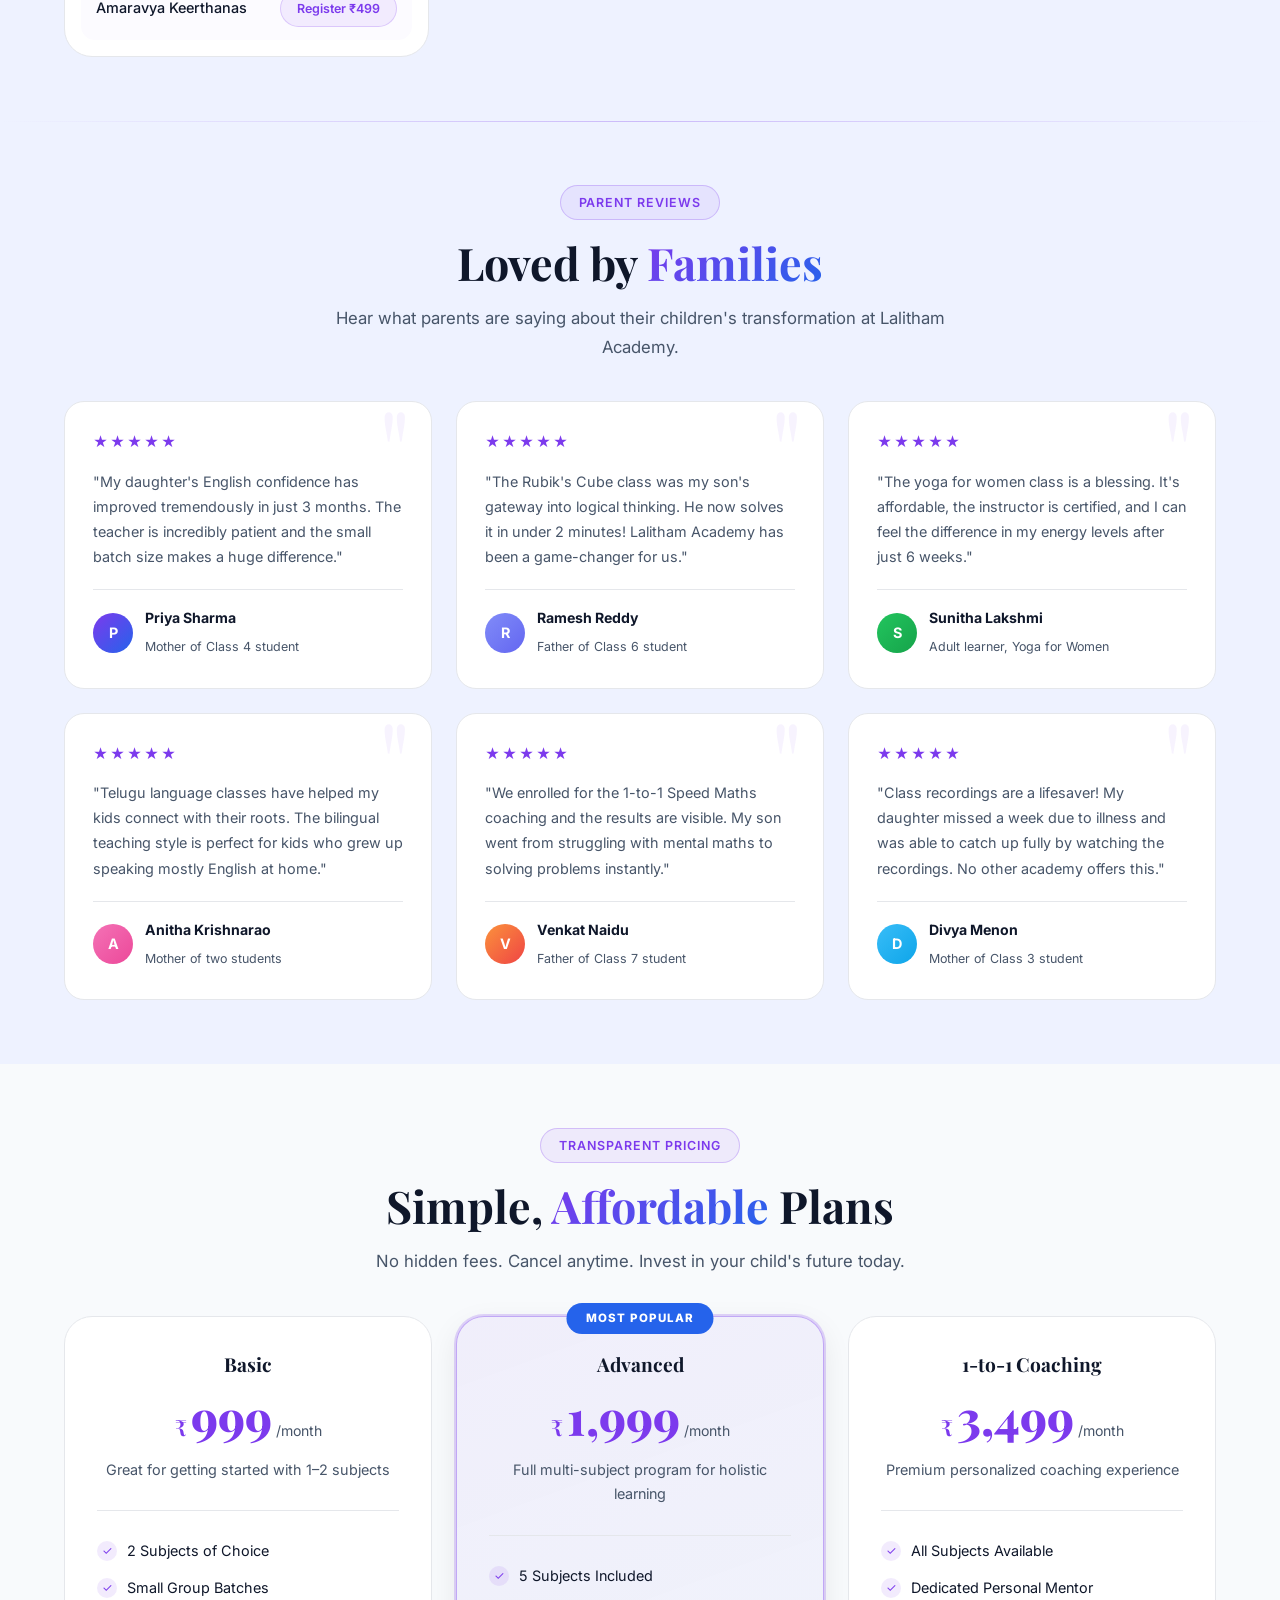
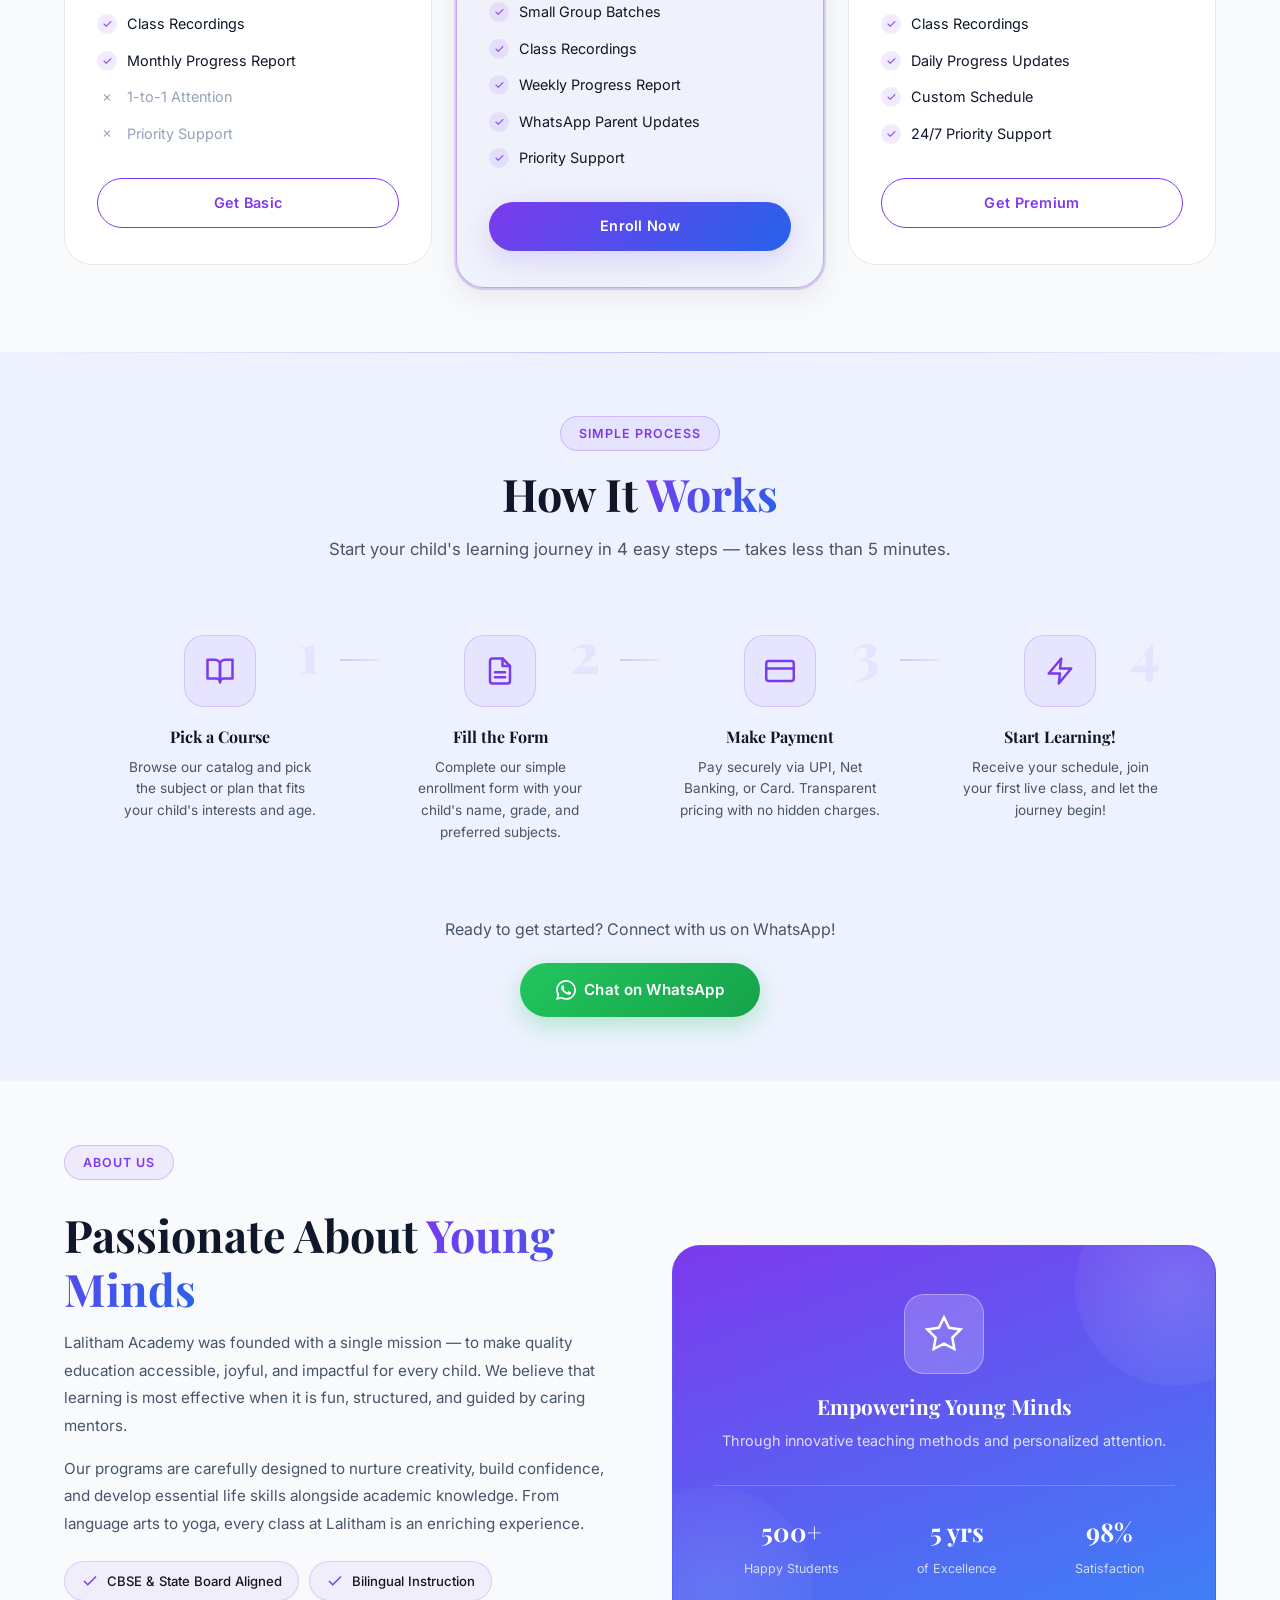
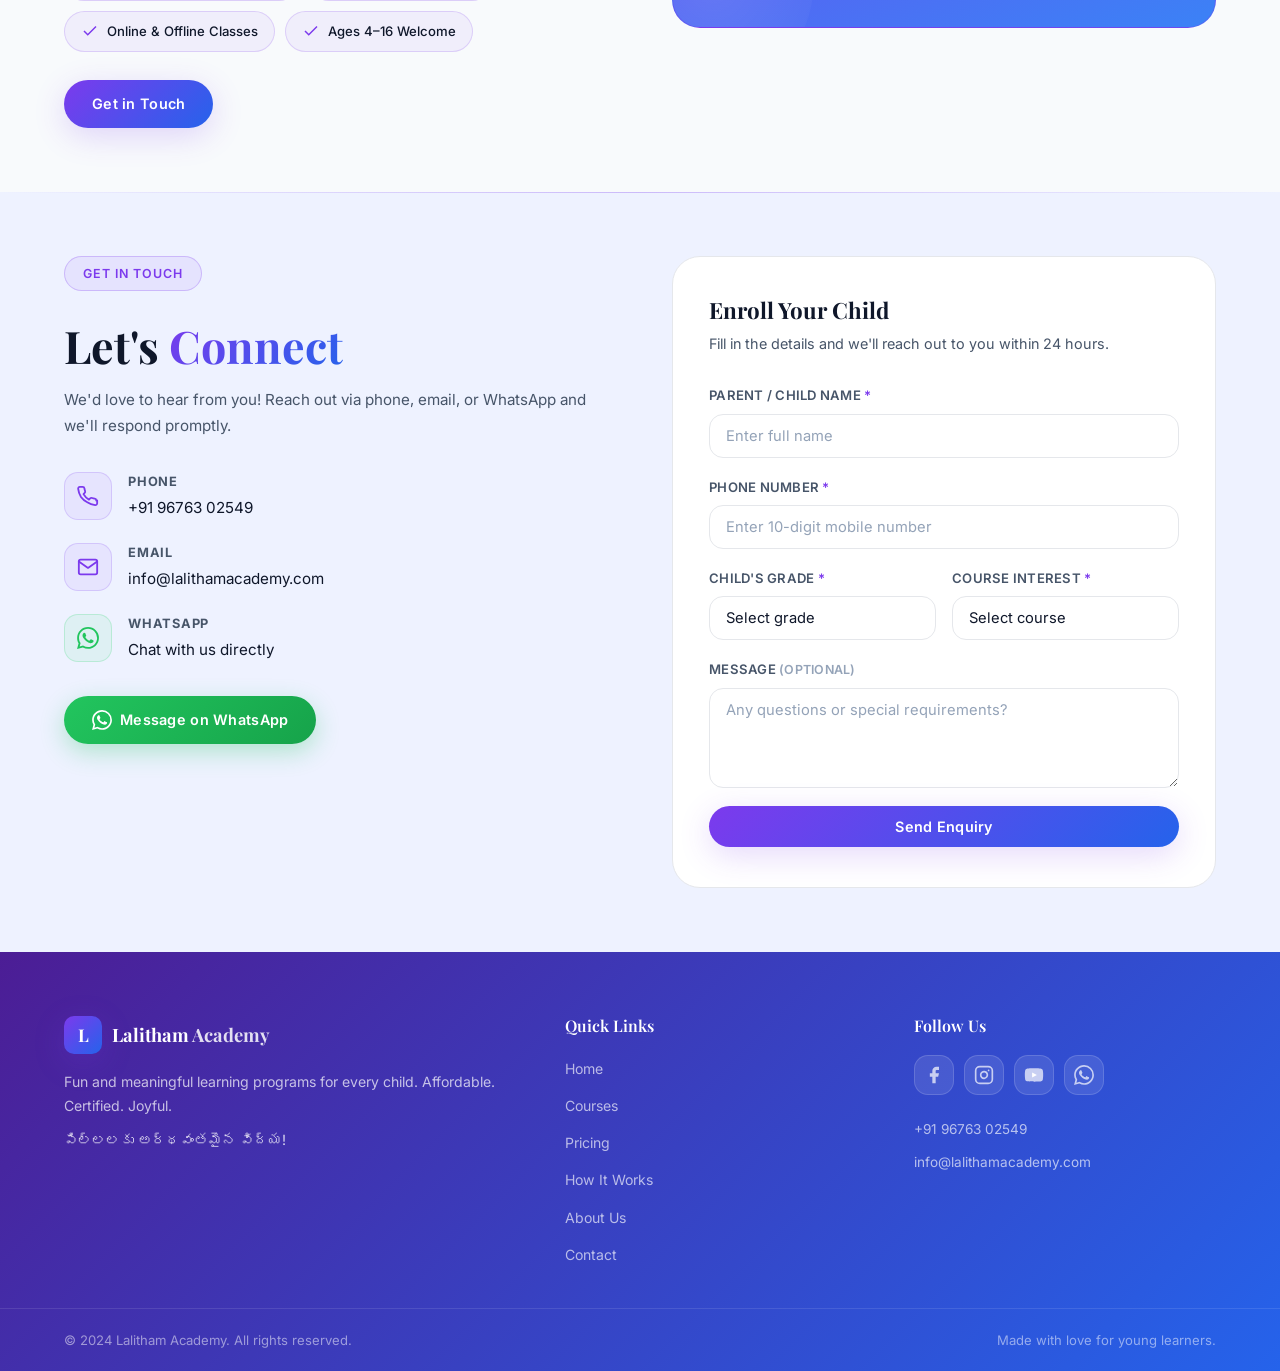
==== commit 7dccdd8b: "Add WhatsApp chat popup widget - Floating green FAB button (bottom-right) with pulsing badge - Click" ====
--- a/index.html
+++ b/index.html
@@ -934,6 +934,53 @@
     </div>
   </footer>
 
+  <!-- ═══ WHATSAPP CHAT POPUP ═══ -->
+  <div class="wa-widget" id="waWidget">
+
+    <!-- Popup -->
+    <div class="wa-popup" id="waPopup" aria-hidden="true">
+      <div class="wa-popup__header">
+        <div class="wa-popup__avatar">
+          <svg width="26" height="26" viewBox="0 0 24 24" fill="currentColor"><path d="M17.472 14.382c-.297-.149-1.758-.867-2.03-.967-.273-.099-.471-.148-.67.15-.197.297-.767.966-.94 1.164-.173.199-.347.223-.644.075-.297-.15-1.255-.463-2.39-1.475-.883-.788-1.48-1.761-1.653-2.059-.173-.297-.018-.458.13-.606.134-.133.298-.347.446-.52.149-.174.198-.298.298-.497.099-.198.05-.371-.025-.52-.075-.149-.669-1.612-.916-2.207-.242-.579-.487-.5-.669-.51-.173-.008-.371-.01-.57-.01-.198 0-.52.074-.792.372-.272.297-1.04 1.016-1.04 2.479 0 1.462 1.065 2.875 1.213 3.074.149.198 2.096 3.2 5.077 4.487.709.306 1.262.489 1.694.625.712.227 1.36.195 1.871.118.571-.085 1.758-.719 2.006-1.413.248-.694.248-1.289.173-1.413-.074-.124-.272-.198-.57-.347m-5.421 7.403h-.004a9.87 9.87 0 01-5.031-1.378l-.361-.214-3.741.982.998-3.648-.235-.374a9.86 9.86 0 01-1.51-5.26c.001-5.45 4.436-9.884 9.888-9.884 2.64 0 5.122 1.03 6.988 2.898a9.825 9.825 0 012.893 6.994c-.003 5.45-4.437 9.884-9.885 9.884m8.413-18.297A11.815 11.815 0 0012.05 0C5.495 0 .16 5.335.157 11.892c0 2.096.547 4.142 1.588 5.945L.057 24l6.305-1.654a11.882 11.882 0 005.683 1.448h.005c6.554 0 11.89-5.335 11.893-11.893a11.821 11.821 0 00-3.48-8.413z"/></svg>
+        </div>
+        <div class="wa-popup__info">
+          <span class="wa-popup__name">Lalitham Academy</span>
+          <span class="wa-popup__status"><span class="wa-popup__dot"></span>Online</span>
+        </div>
+        <button class="wa-popup__close" id="waClose" aria-label="Close chat">
+          <svg width="18" height="18" viewBox="0 0 24 24" fill="none" stroke="currentColor" stroke-width="2.5" stroke-linecap="round"><line x1="18" y1="6" x2="6" y2="18"/><line x1="6" y1="6" x2="18" y2="18"/></svg>
+        </button>
+      </div>
+
+      <div class="wa-popup__body">
+        <div class="wa-popup__bubble">
+          <p>Hi there! 👋 Welcome to <strong>Lalitham Academy</strong>.</p>
+          <p>How can we help you today? Feel free to ask about our courses, batches, or fees!</p>
+          <span class="wa-popup__time">Just now</span>
+        </div>
+      </div>
+
+      <div class="wa-popup__footer">
+        <input class="wa-popup__input" id="waInput" type="text" placeholder="Type your message…" autocomplete="off" />
+        <button class="wa-popup__send" id="waSend" aria-label="Send on WhatsApp">
+          <svg width="20" height="20" viewBox="0 0 24 24" fill="currentColor"><path d="M2.01 21L23 12 2.01 3 2 10l15 2-15 2z"/></svg>
+        </button>
+      </div>
+    </div>
+
+    <!-- FAB button -->
+    <button class="wa-fab" id="waFab" aria-label="Chat on WhatsApp">
+      <span class="wa-fab__icon wa-fab__icon--wa">
+        <svg width="28" height="28" viewBox="0 0 24 24" fill="currentColor"><path d="M17.472 14.382c-.297-.149-1.758-.867-2.03-.967-.273-.099-.471-.148-.67.15-.197.297-.767.966-.94 1.164-.173.199-.347.223-.644.075-.297-.15-1.255-.463-2.39-1.475-.883-.788-1.48-1.761-1.653-2.059-.173-.297-.018-.458.13-.606.134-.133.298-.347.446-.52.149-.174.198-.298.298-.497.099-.198.05-.371-.025-.52-.075-.149-.669-1.612-.916-2.207-.242-.579-.487-.5-.669-.51-.173-.008-.371-.01-.57-.01-.198 0-.52.074-.792.372-.272.297-1.04 1.016-1.04 2.479 0 1.462 1.065 2.875 1.213 3.074.149.198 2.096 3.2 5.077 4.487.709.306 1.262.489 1.694.625.712.227 1.36.195 1.871.118.571-.085 1.758-.719 2.006-1.413.248-.694.248-1.289.173-1.413-.074-.124-.272-.198-.57-.347m-5.421 7.403h-.004a9.87 9.87 0 01-5.031-1.378l-.361-.214-3.741.982.998-3.648-.235-.374a9.86 9.86 0 01-1.51-5.26c.001-5.45 4.436-9.884 9.888-9.884 2.64 0 5.122 1.03 6.988 2.898a9.825 9.825 0 012.893 6.994c-.003 5.45-4.437 9.884-9.885 9.884m8.413-18.297A11.815 11.815 0 0012.05 0C5.495 0 .16 5.335.157 11.892c0 2.096.547 4.142 1.588 5.945L.057 24l6.305-1.654a11.882 11.882 0 005.683 1.448h.005c6.554 0 11.89-5.335 11.893-11.893a11.821 11.821 0 00-3.48-8.413z"/></svg>
+      </span>
+      <span class="wa-fab__icon wa-fab__icon--close">
+        <svg width="22" height="22" viewBox="0 0 24 24" fill="none" stroke="currentColor" stroke-width="2.5" stroke-linecap="round"><line x1="18" y1="6" x2="6" y2="18"/><line x1="6" y1="6" x2="18" y2="18"/></svg>
+      </span>
+      <span class="wa-fab__badge">1</span>
+    </button>
+
+  </div>
+
   <button class="back-to-top" id="backToTop" aria-label="Back to top">
     <svg width="20" height="20" viewBox="0 0 24 24" fill="none" stroke="currentColor" stroke-width="2.5" stroke-linecap="round" stroke-linejoin="round"><polyline points="18 15 12 9 6 15"/></svg>
   </button>
--- a/css/styles.css
+++ b/css/styles.css
@@ -1916,6 +1916,243 @@
 }
 
 /* ═══════════════════════════════════════════════════════════════
+   WHATSAPP CHAT POPUP
+   ═══════════════════════════════════════════════════════════════ */
+.wa-widget {
+  position: fixed;
+  bottom: 88px;
+  right: 24px;
+  z-index: 9999;
+  display: flex;
+  flex-direction: column;
+  align-items: flex-end;
+  gap: 12px;
+}
+
+/* FAB Button */
+.wa-fab {
+  width: 58px; height: 58px;
+  border-radius: 50%;
+  background: #22C55E;
+  color: #fff;
+  display: flex;
+  align-items: center;
+  justify-content: center;
+  box-shadow: 0 8px 32px rgba(34,197,94,0.45);
+  cursor: pointer;
+  border: none;
+  position: relative;
+  transition: transform 0.3s cubic-bezier(0.34,1.56,0.64,1), box-shadow 0.3s ease;
+  flex-shrink: 0;
+}
+.wa-fab:hover {
+  transform: scale(1.1);
+  box-shadow: 0 12px 40px rgba(34,197,94,0.55);
+}
+
+/* Icon toggle */
+.wa-fab__icon {
+  position: absolute;
+  display: flex;
+  align-items: center;
+  justify-content: center;
+  transition: opacity 0.25s ease, transform 0.25s ease;
+}
+.wa-fab__icon--close {
+  opacity: 0;
+  transform: rotate(-90deg) scale(0.6);
+}
+.wa-widget.open .wa-fab__icon--wa {
+  opacity: 0;
+  transform: rotate(90deg) scale(0.6);
+}
+.wa-widget.open .wa-fab__icon--close {
+  opacity: 1;
+  transform: rotate(0deg) scale(1);
+}
+
+/* Badge */
+.wa-fab__badge {
+  position: absolute;
+  top: -2px; right: -2px;
+  width: 20px; height: 20px;
+  background: #EF4444;
+  color: #fff;
+  font-size: 0.72rem;
+  font-weight: 700;
+  border-radius: 50%;
+  display: flex;
+  align-items: center;
+  justify-content: center;
+  border: 2px solid #fff;
+  transition: transform 0.3s ease, opacity 0.3s ease;
+}
+.wa-widget.open .wa-fab__badge {
+  transform: scale(0);
+  opacity: 0;
+}
+
+/* Popup card */
+.wa-popup {
+  width: 320px;
+  background: #fff;
+  border-radius: 16px;
+  box-shadow: 0 20px 60px rgba(0,0,0,0.15), 0 4px 16px rgba(0,0,0,0.08);
+  overflow: hidden;
+  transform: translateY(16px) scale(0.95);
+  opacity: 0;
+  pointer-events: none;
+  transition: transform 0.35s cubic-bezier(0.34,1.56,0.64,1), opacity 0.25s ease;
+  transform-origin: bottom right;
+}
+.wa-widget.open .wa-popup {
+  transform: translateY(0) scale(1);
+  opacity: 1;
+  pointer-events: all;
+}
+
+/* Header */
+.wa-popup__header {
+  background: #22C55E;
+  padding: 16px 18px;
+  display: flex;
+  align-items: center;
+  gap: 12px;
+}
+.wa-popup__avatar {
+  width: 44px; height: 44px;
+  border-radius: 50%;
+  background: rgba(255,255,255,0.2);
+  display: flex;
+  align-items: center;
+  justify-content: center;
+  color: #fff;
+  flex-shrink: 0;
+}
+.wa-popup__info {
+  flex: 1;
+  display: flex;
+  flex-direction: column;
+  gap: 2px;
+}
+.wa-popup__name {
+  font-size: 0.92rem;
+  font-weight: 700;
+  color: #fff;
+  line-height: 1.2;
+}
+.wa-popup__status {
+  display: flex;
+  align-items: center;
+  gap: 5px;
+  font-size: 0.75rem;
+  color: rgba(255,255,255,0.85);
+}
+.wa-popup__dot {
+  width: 7px; height: 7px;
+  background: #fff;
+  border-radius: 50%;
+  animation: pulse 2s ease-in-out infinite;
+}
+.wa-popup__close {
+  background: rgba(255,255,255,0.15);
+  border: none;
+  color: #fff;
+  width: 32px; height: 32px;
+  border-radius: 50%;
+  display: flex;
+  align-items: center;
+  justify-content: center;
+  cursor: pointer;
+  transition: background 0.2s;
+  flex-shrink: 0;
+}
+.wa-popup__close:hover { background: rgba(255,255,255,0.28); }
+
+/* Chat body */
+.wa-popup__body {
+  padding: 20px 16px;
+  background: #ECE5DD;
+  background-image: url("data:image/svg+xml,%3Csvg width='60' height='60' viewBox='0 0 60 60' xmlns='http://www.w3.org/2000/svg'%3E%3Cg fill='none' fill-rule='evenodd'%3E%3Cg fill='%23c8b8a2' fill-opacity='0.15'%3E%3Cpath d='M36 34v-4h-2v4h-4v2h4v4h2v-4h4v-2h-4zm0-30V0h-2v4h-4v2h4v4h2V6h4V4h-4zM6 34v-4H4v4H0v2h4v4h2v-4h4v-2H6zM6 4V0H4v4H0v2h4v4h2V6h4V4H6z'/%3E%3C/g%3E%3C/g%3E%3C/svg%3E");
+}
+.wa-popup__bubble {
+  background: #fff;
+  border-radius: 0 12px 12px 12px;
+  padding: 12px 14px;
+  max-width: 92%;
+  box-shadow: 0 1px 3px rgba(0,0,0,0.1);
+  position: relative;
+}
+.wa-popup__bubble::before {
+  content: '';
+  position: absolute;
+  top: 0; left: -8px;
+  border: 8px solid transparent;
+  border-top-color: #fff;
+  border-right-color: #fff;
+}
+.wa-popup__bubble p {
+  font-size: 0.88rem;
+  color: #0F172A;
+  line-height: 1.55;
+  margin-bottom: 6px;
+}
+.wa-popup__bubble p:last-of-type { margin-bottom: 0; }
+.wa-popup__time {
+  display: block;
+  font-size: 0.7rem;
+  color: #94A3B8;
+  text-align: right;
+  margin-top: 6px;
+}
+
+/* Footer input */
+.wa-popup__footer {
+  display: flex;
+  align-items: center;
+  gap: 8px;
+  padding: 12px 14px;
+  background: #F8F8F8;
+  border-top: 1px solid #E5E7EB;
+}
+.wa-popup__input {
+  flex: 1;
+  padding: 10px 14px;
+  border-radius: 24px;
+  border: 1px solid #E5E7EB;
+  background: #fff;
+  font-size: 0.88rem;
+  color: #0F172A;
+  outline: none;
+  font-family: var(--font-body);
+  transition: border-color 0.2s;
+}
+.wa-popup__input:focus { border-color: #22C55E; }
+.wa-popup__input::placeholder { color: #94A3B8; }
+.wa-popup__send {
+  width: 40px; height: 40px;
+  border-radius: 50%;
+  background: #22C55E;
+  color: #fff;
+  border: none;
+  cursor: pointer;
+  display: flex;
+  align-items: center;
+  justify-content: center;
+  flex-shrink: 0;
+  transition: background 0.2s, transform 0.2s;
+}
+.wa-popup__send:hover {
+  background: #16A34A;
+  transform: scale(1.08);
+}
+
+@media (max-width: 480px) {
+  .wa-widget { bottom: 80px; right: 16px; }
+  .wa-popup { width: calc(100vw - 32px); }
+}
+
+/* ═══════════════════════════════════════════════════════════════
    RESPONSIVE — GENERAL
    ═══════════════════════════════════════════════════════════════ */
 @media (max-width: 640px) {
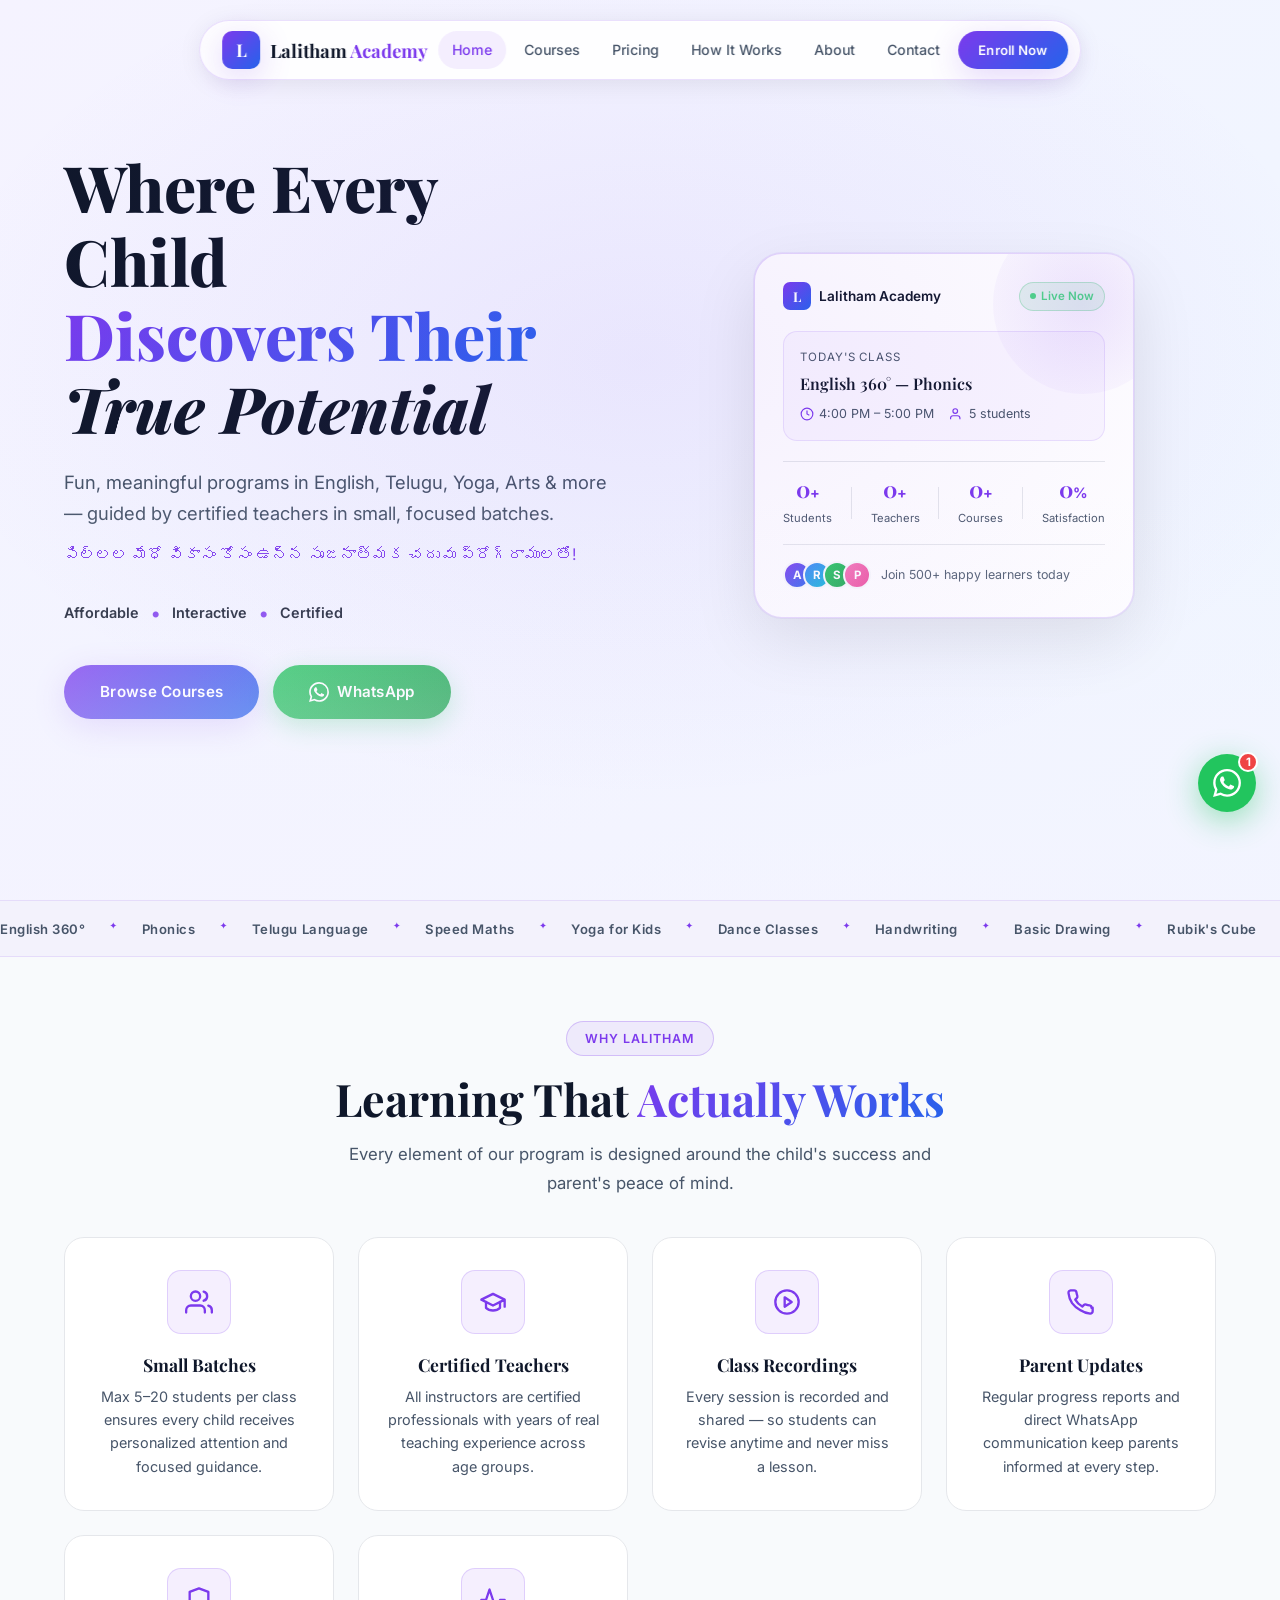
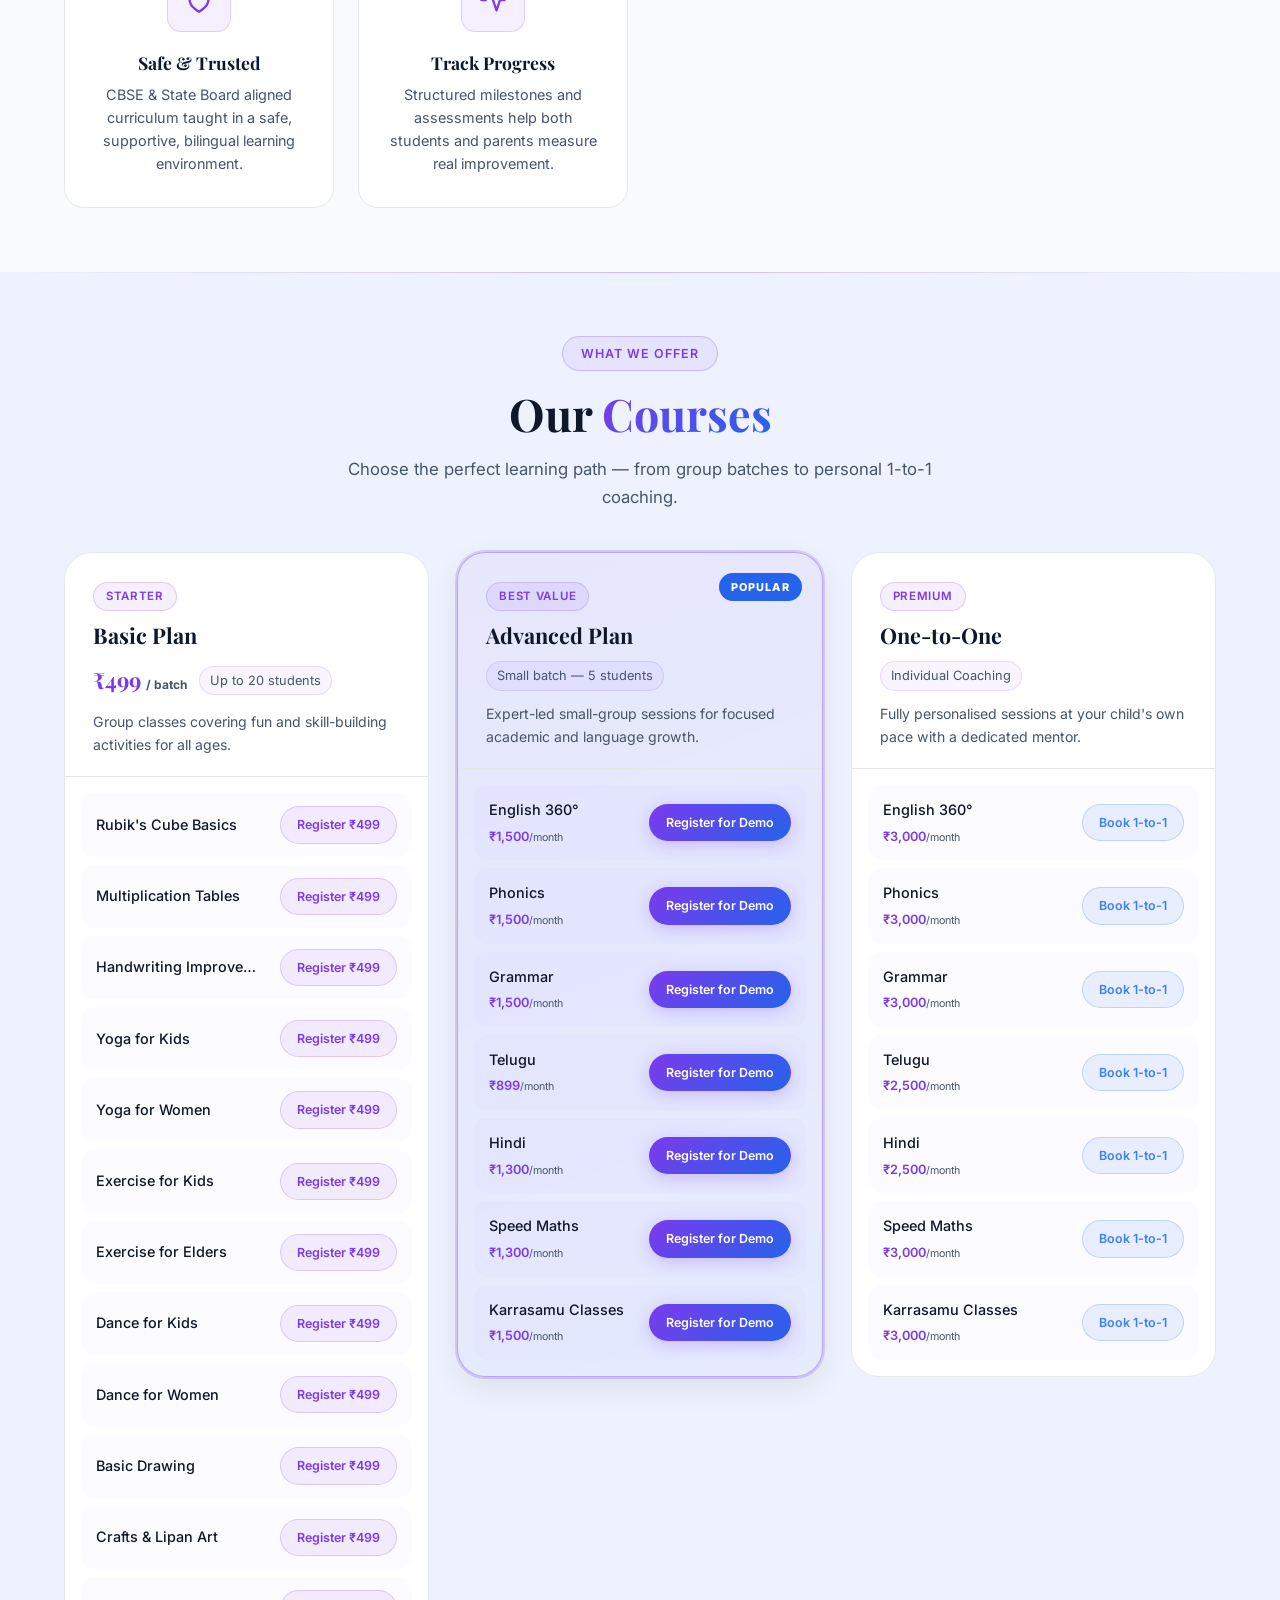
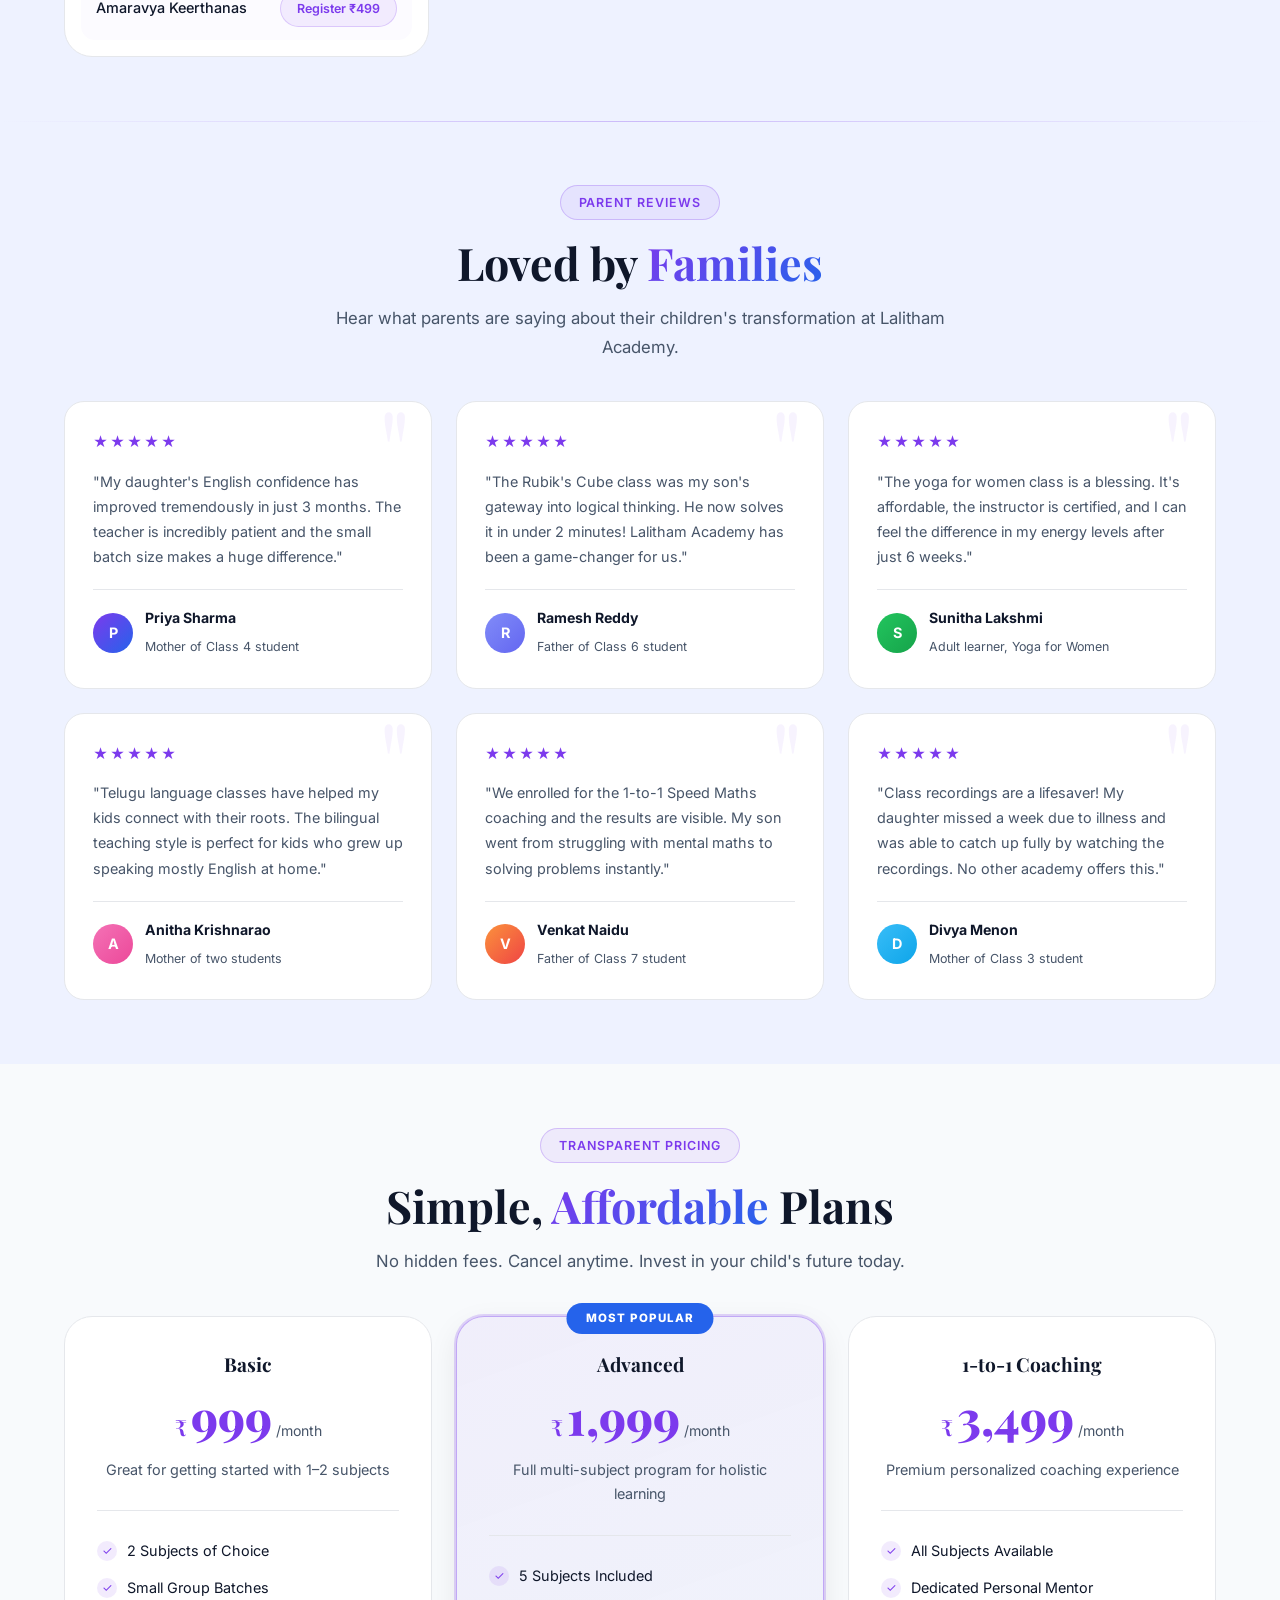
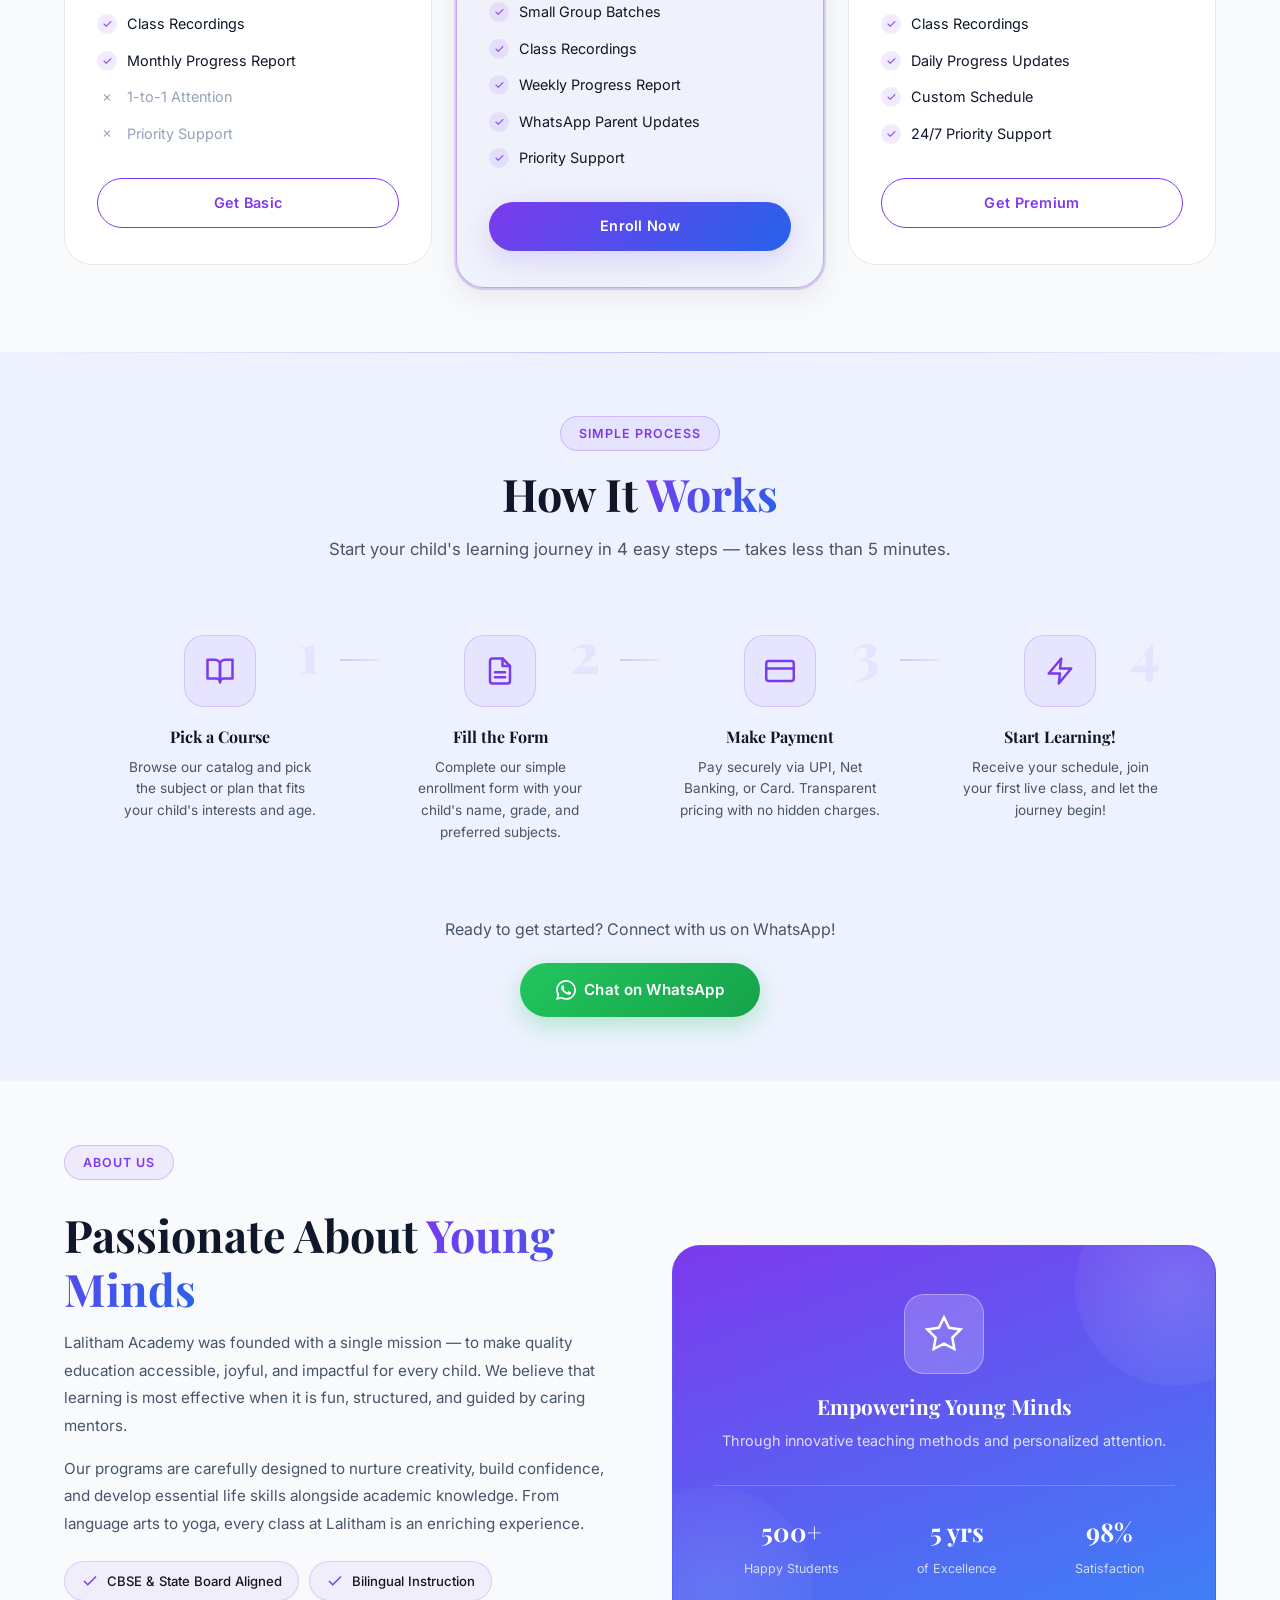
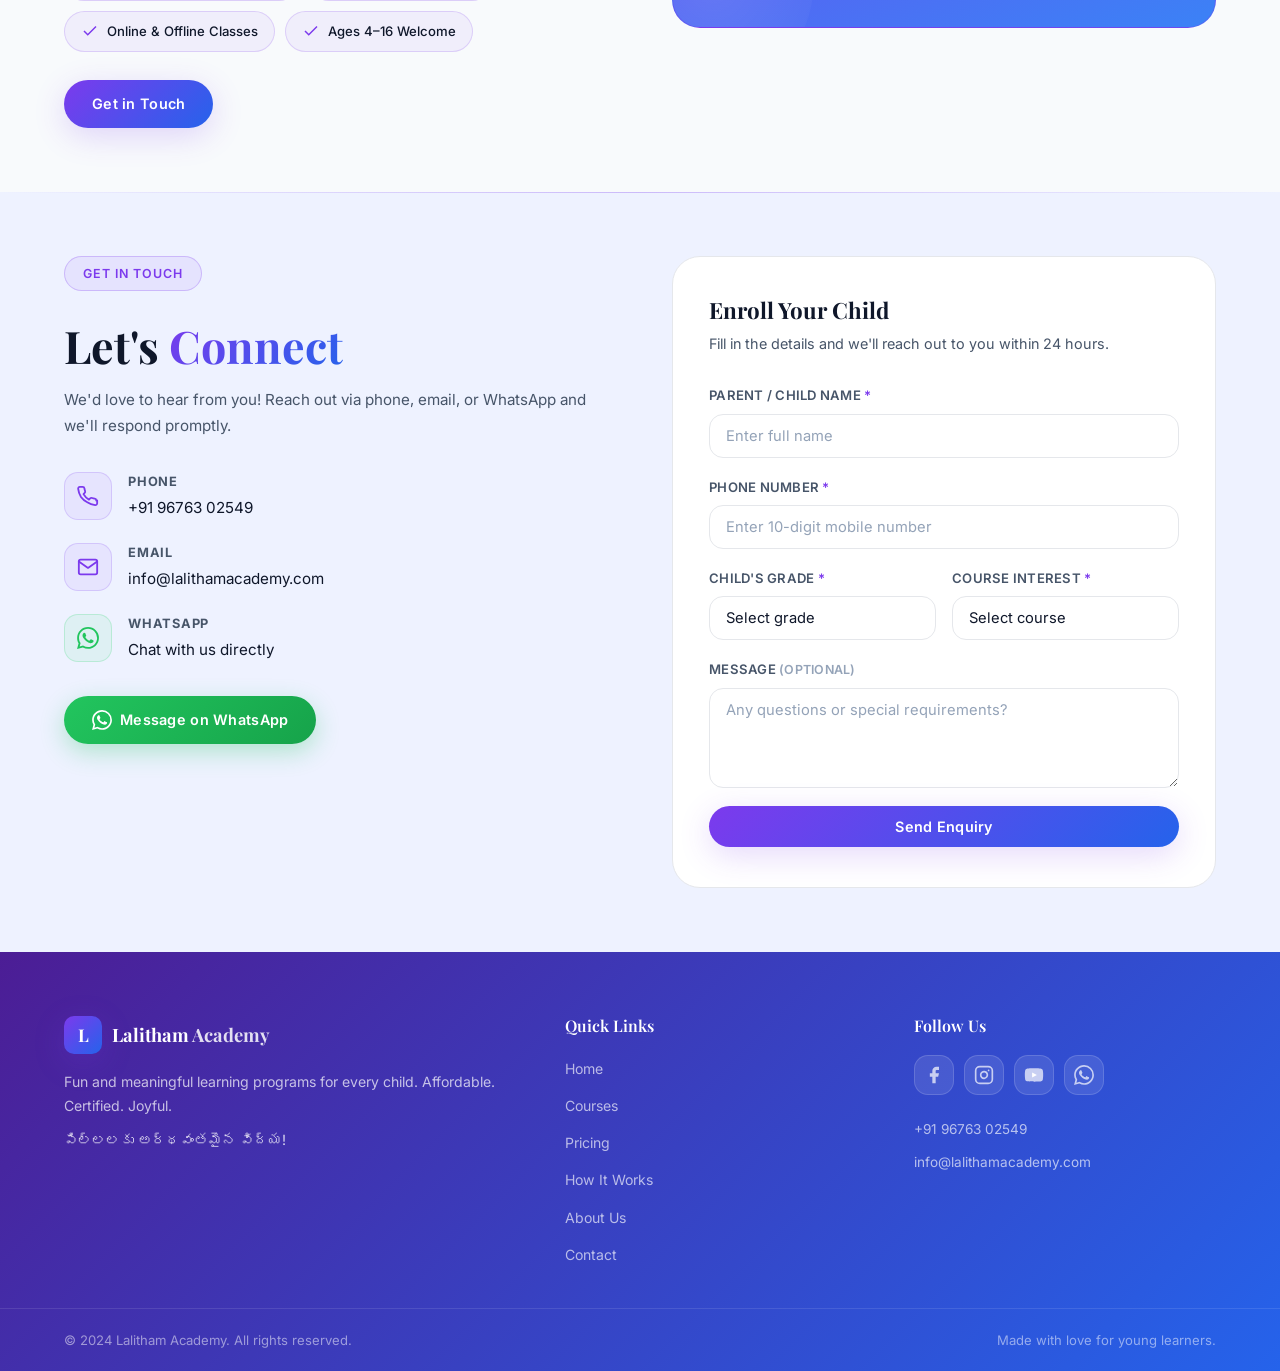
==== commit 867e57ec: "whatsapp popup" ====
--- a/index.html
+++ b/index.html
@@ -33,7 +33,7 @@
         <a href="#how-it-works" class="nav-link">How It Works</a>
         <a href="#about"        class="nav-link">About</a>
         <a href="#contact"      class="nav-link">Contact</a>
-        <a href="dashboard.html" class="btn btn--sm btn--outline">Dashboard</a>
+        <!--<a href="dashboard.html" class="btn btn--sm btn--outline">Dashboard</a> -->
         <a href="https://wa.me/919676302549" target="_blank" class="btn btn--sm btn--primary">Enroll Now</a>
       </nav>
 
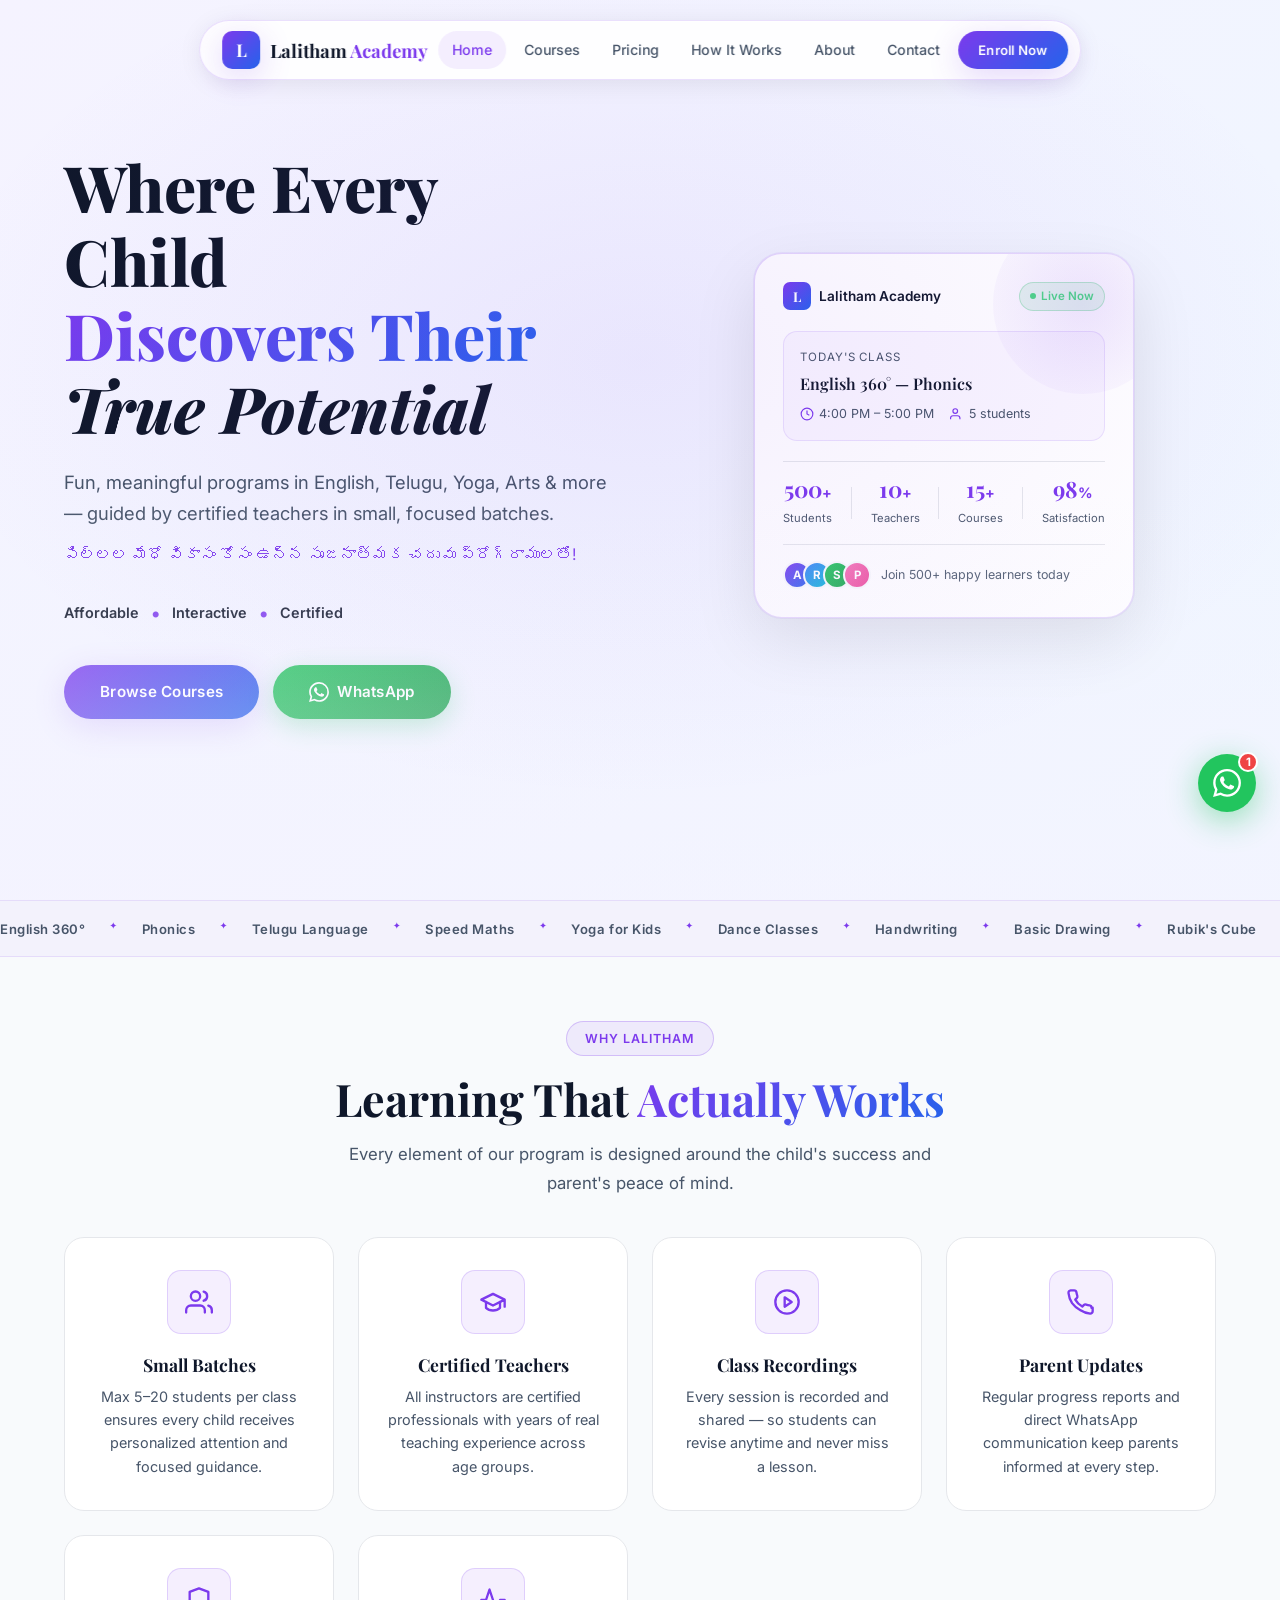
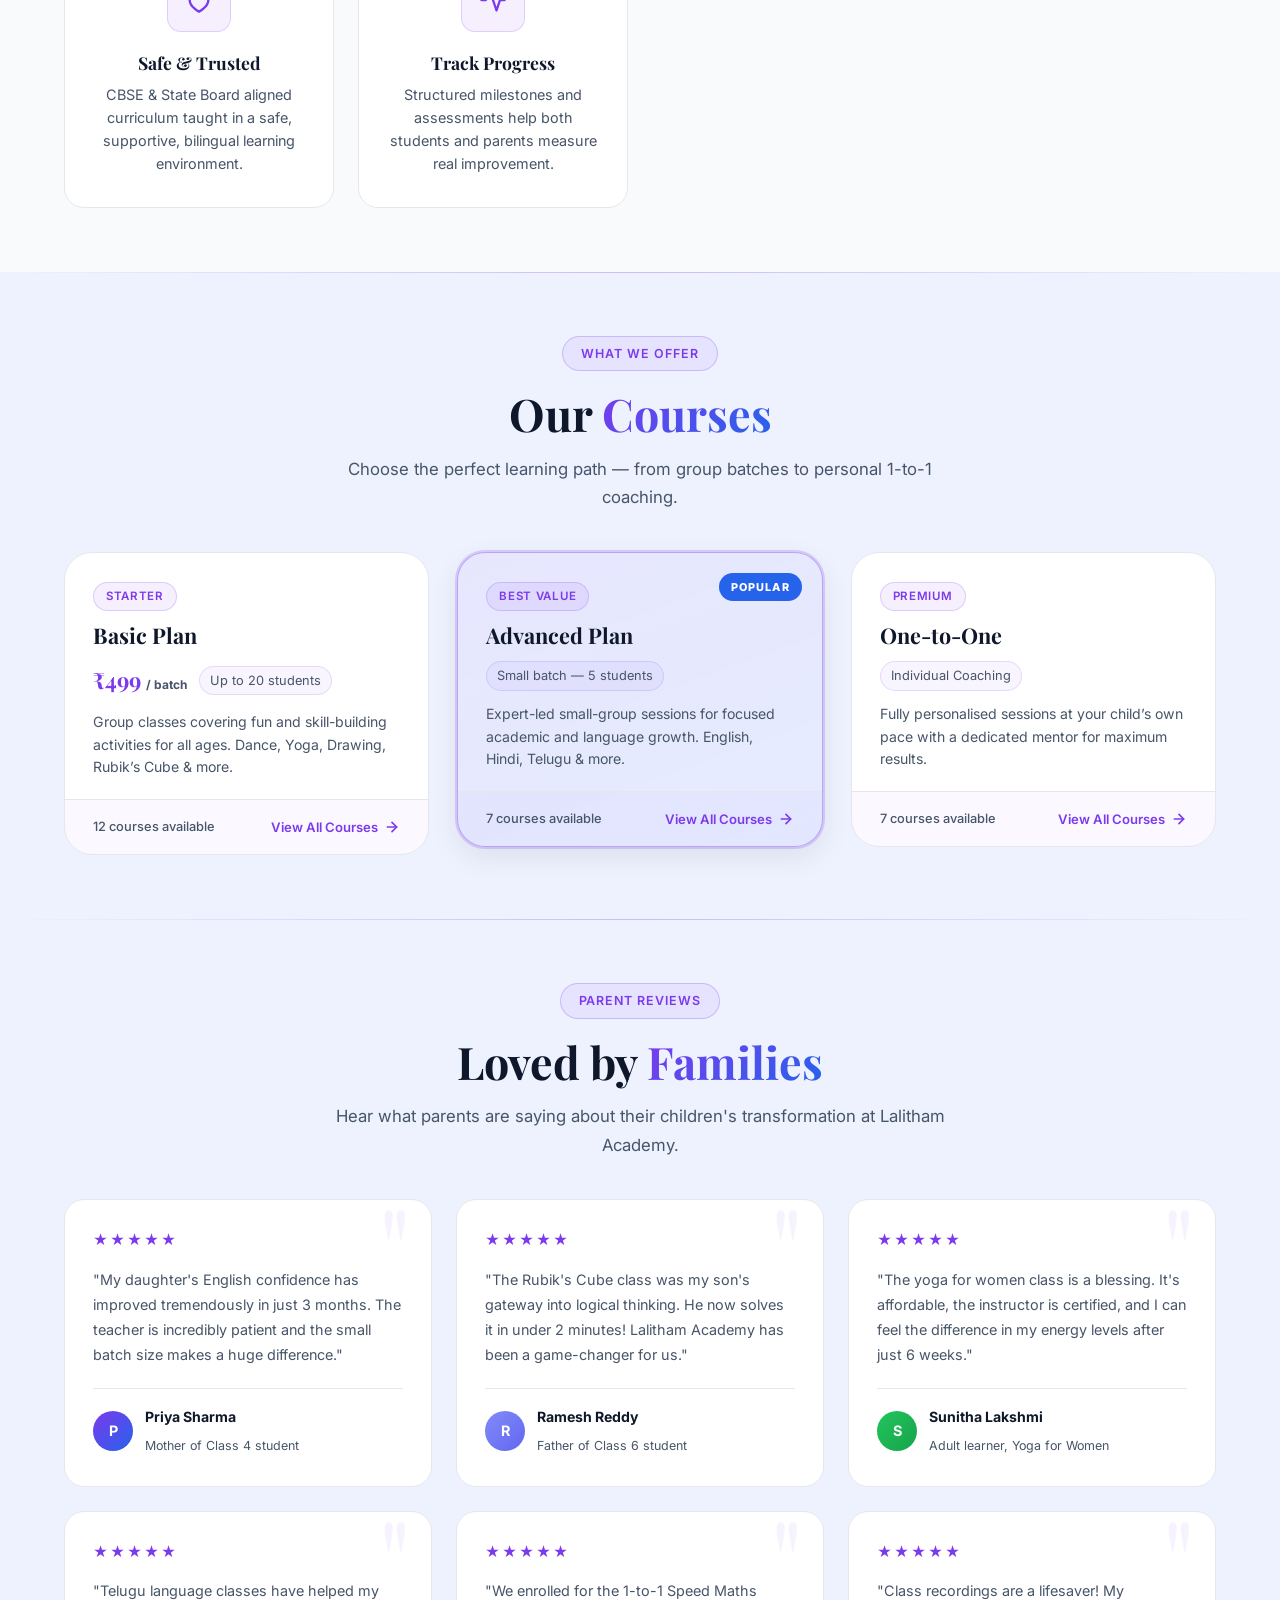
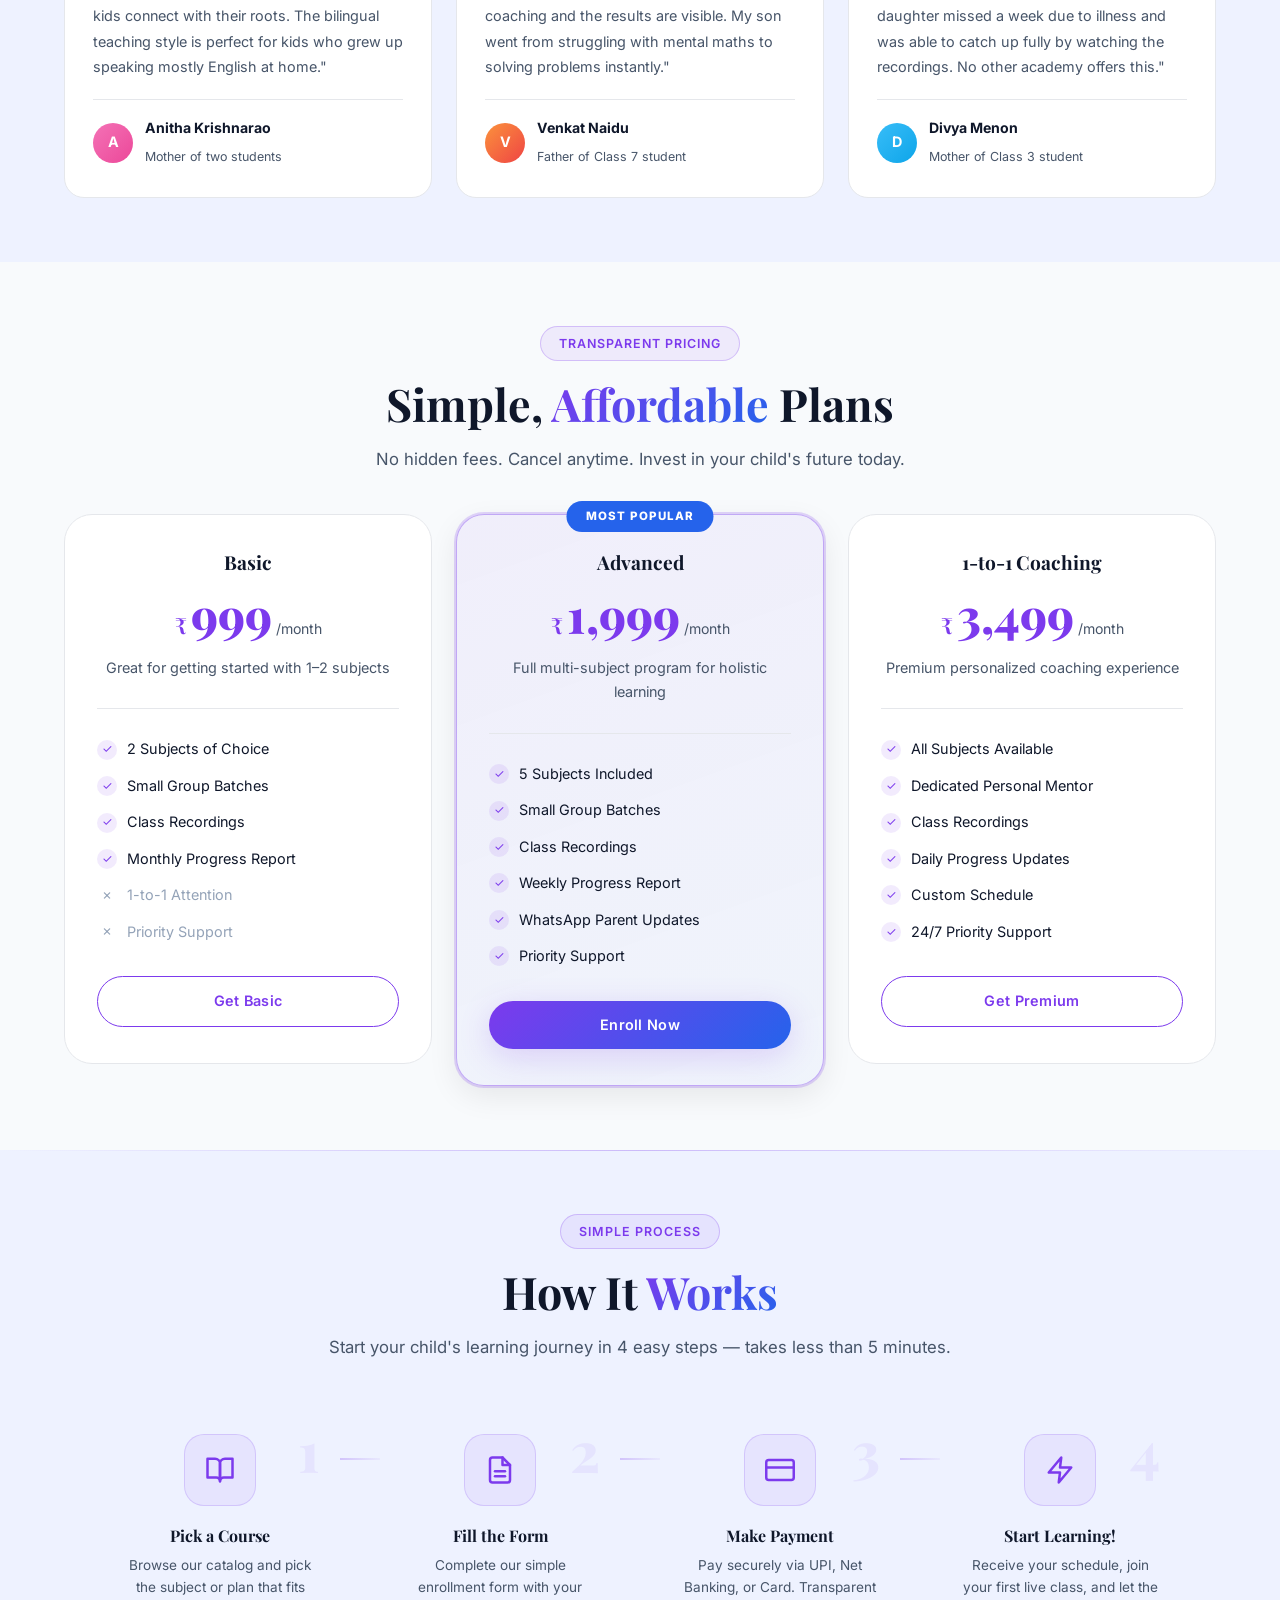
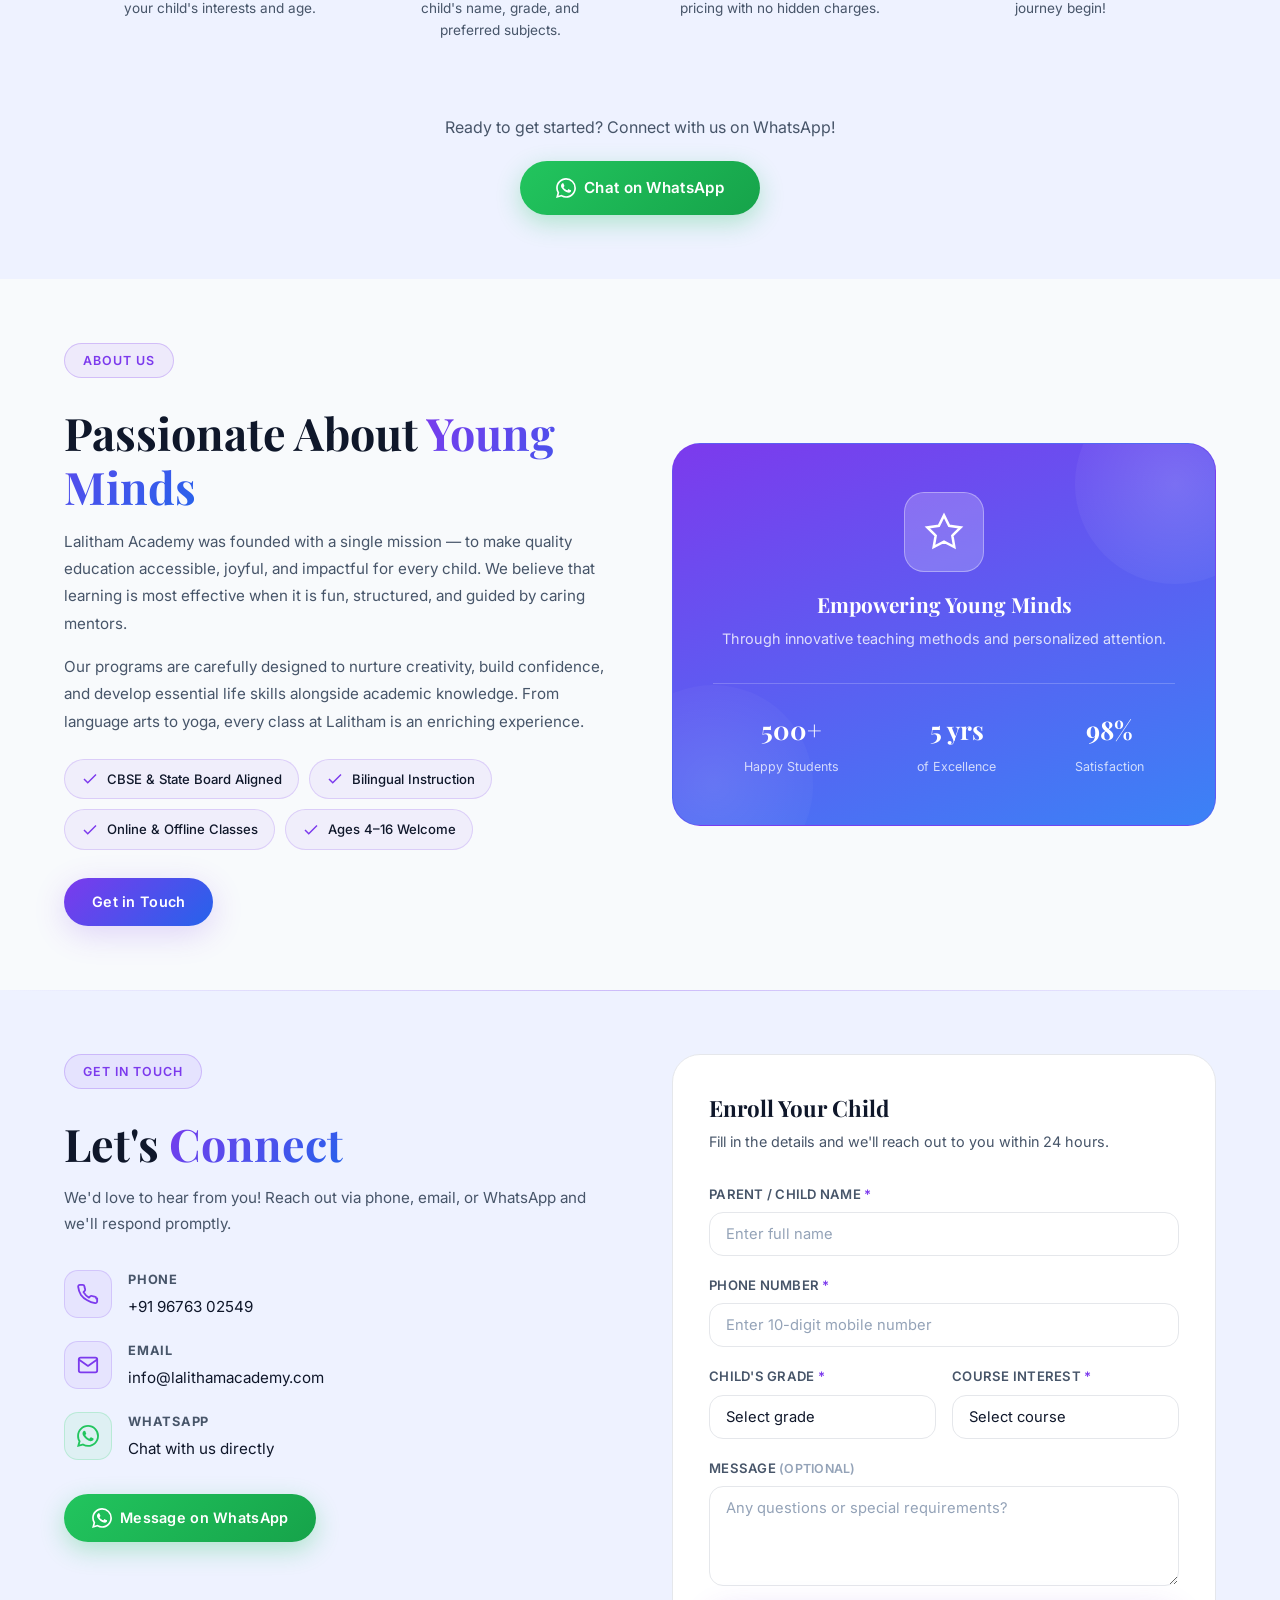
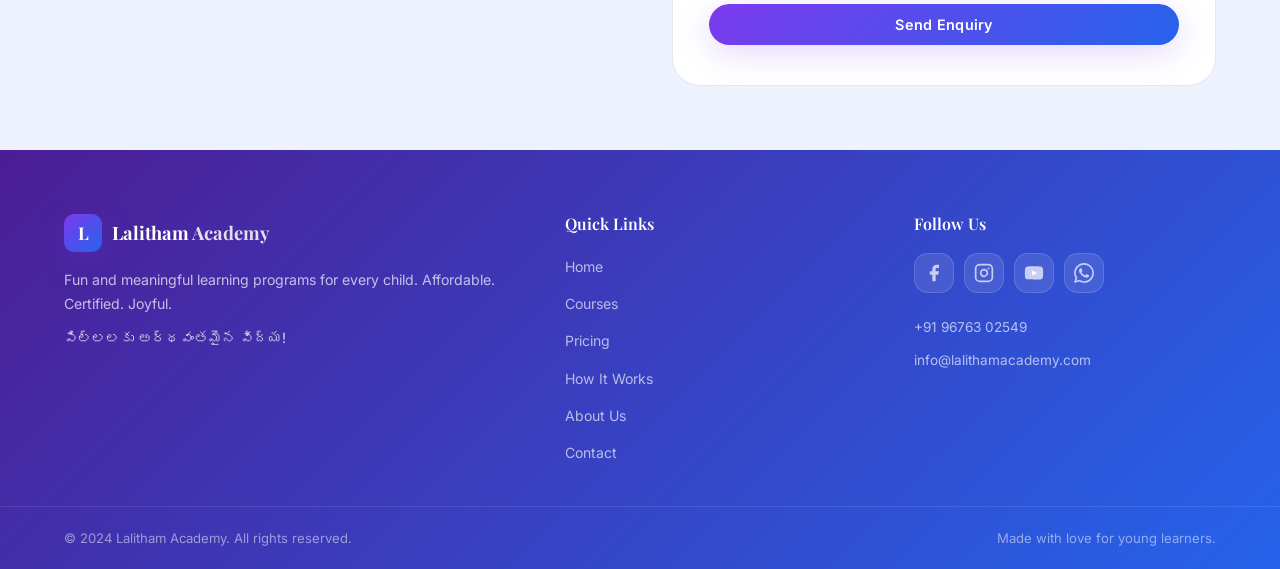
==== commit caf4533f: "courses" ====
--- a/index.html
+++ b/index.html
@@ -265,195 +265,55 @@
 
         <div class="courses__grid">
 
-          <!-- BASIC PLAN -->
-          <div class="course-card reveal">
-            <div class="course-card__header">
+          <!-- BASIC PLAN SUMMARY -->
+          <a href="basic-plan.html" class="plan-summary-card reveal">
+            <div class="plan-summary-card__header">
               <span class="course-tag">Starter</span>
               <h3>Basic Plan</h3>
               <div class="course-card__meta">
                 <span class="course-card__price">₹499 <small>/ batch</small></span>
                 <span class="course-card__batch">Up to 20 students</span>
               </div>
-              <p>Group classes covering fun and skill-building activities for all ages.</p>
-            </div>
-            <ul class="course-list">
-              <li class="course-item course-item--basic">
-                <div class="course-item__body"><span class="course-item__name">Rubik's Cube Basics</span></div>
-                <a href="https://docs.google.com/forms/d/e/1FAIpQLScH4xSnAo28DzSEDHgjxZU913V_LssJOuUF2FtlFEBvXIWhKQ/viewform" target="_blank" rel="noopener noreferrer" class="btn-course ripple">Register ₹499</a>
-              </li>
-              <li class="course-item course-item--basic">
-                <div class="course-item__body"><span class="course-item__name">Multiplication Tables</span></div>
-                <a href="https://docs.google.com/forms/d/e/1FAIpQLScH4xSnAo28DzSEDHgjxZU913V_LssJOuUF2FtlFEBvXIWhKQ/viewform" target="_blank" rel="noopener noreferrer" class="btn-course ripple">Register ₹499</a>
-              </li>
-              <li class="course-item course-item--basic">
-                <div class="course-item__body"><span class="course-item__name">Handwriting Improvement</span></div>
-                <a href="https://docs.google.com/forms/d/e/1FAIpQLScH4xSnAo28DzSEDHgjxZU913V_LssJOuUF2FtlFEBvXIWhKQ/viewform" target="_blank" rel="noopener noreferrer" class="btn-course ripple">Register ₹499</a>
-              </li>
-              <li class="course-item course-item--basic">
-                <div class="course-item__body"><span class="course-item__name">Yoga for Kids</span></div>
-                <a href="https://docs.google.com/forms/d/e/1FAIpQLScH4xSnAo28DzSEDHgjxZU913V_LssJOuUF2FtlFEBvXIWhKQ/viewform" target="_blank" rel="noopener noreferrer" class="btn-course ripple">Register ₹499</a>
-              </li>
-              <li class="course-item course-item--basic">
-                <div class="course-item__body"><span class="course-item__name">Yoga for Women</span></div>
-                <a href="https://docs.google.com/forms/d/e/1FAIpQLScH4xSnAo28DzSEDHgjxZU913V_LssJOuUF2FtlFEBvXIWhKQ/viewform" target="_blank" rel="noopener noreferrer" class="btn-course ripple">Register ₹499</a>
-              </li>
-              <li class="course-item course-item--basic">
-                <div class="course-item__body"><span class="course-item__name">Exercise for Kids</span></div>
-                <a href="https://docs.google.com/forms/d/e/1FAIpQLScH4xSnAo28DzSEDHgjxZU913V_LssJOuUF2FtlFEBvXIWhKQ/viewform" target="_blank" rel="noopener noreferrer" class="btn-course ripple">Register ₹499</a>
-              </li>
-              <li class="course-item course-item--basic">
-                <div class="course-item__body"><span class="course-item__name">Exercise for Elders</span></div>
-                <a href="https://docs.google.com/forms/d/e/1FAIpQLScH4xSnAo28DzSEDHgjxZU913V_LssJOuUF2FtlFEBvXIWhKQ/viewform" target="_blank" rel="noopener noreferrer" class="btn-course ripple">Register ₹499</a>
-              </li>
-              <li class="course-item course-item--basic">
-                <div class="course-item__body"><span class="course-item__name">Dance for Kids</span></div>
-                <a href="https://docs.google.com/forms/d/e/1FAIpQLScH4xSnAo28DzSEDHgjxZU913V_LssJOuUF2FtlFEBvXIWhKQ/viewform" target="_blank" rel="noopener noreferrer" class="btn-course ripple">Register ₹499</a>
-              </li>
-              <li class="course-item course-item--basic">
-                <div class="course-item__body"><span class="course-item__name">Dance for Women</span></div>
-                <a href="https://docs.google.com/forms/d/e/1FAIpQLScH4xSnAo28DzSEDHgjxZU913V_LssJOuUF2FtlFEBvXIWhKQ/viewform" target="_blank" rel="noopener noreferrer" class="btn-course ripple">Register ₹499</a>
-              </li>
-              <li class="course-item course-item--basic">
-                <div class="course-item__body"><span class="course-item__name">Basic Drawing</span></div>
-                <a href="https://docs.google.com/forms/d/e/1FAIpQLScH4xSnAo28DzSEDHgjxZU913V_LssJOuUF2FtlFEBvXIWhKQ/viewform" target="_blank" rel="noopener noreferrer" class="btn-course ripple">Register ₹499</a>
-              </li>
-              <li class="course-item course-item--basic">
-                <div class="course-item__body"><span class="course-item__name">Crafts &amp; Lipan Art</span></div>
-                <a href="https://docs.google.com/forms/d/e/1FAIpQLScH4xSnAo28DzSEDHgjxZU913V_LssJOuUF2FtlFEBvXIWhKQ/viewform" target="_blank" rel="noopener noreferrer" class="btn-course ripple">Register ₹499</a>
-              </li>
-              <li class="course-item course-item--basic">
-                <div class="course-item__body"><span class="course-item__name">Amaravya Keerthanas</span></div>
-                <a href="https://docs.google.com/forms/d/e/1FAIpQLScH4xSnAo28DzSEDHgjxZU913V_LssJOuUF2FtlFEBvXIWhKQ/viewform" target="_blank" rel="noopener noreferrer" class="btn-course ripple">Register ₹499</a>
-              </li>
-            </ul>
-          </div>
-
-          <!-- ADVANCED PLAN -->
-          <div class="course-card course-card--featured reveal">
+              <p>Group classes covering fun and skill-building activities for all ages. Dance, Yoga, Drawing, Rubik’s Cube &amp; more.</p>
+            </div>
+            <div class="plan-summary-card__footer">
+              <span class="plan-summary-card__count">12 courses available</span>
+              <span class="plan-summary-card__cta">View All Courses <svg width="16" height="16" viewBox="0 0 24 24" fill="none" stroke="currentColor" stroke-width="2.5" stroke-linecap="round" stroke-linejoin="round" aria-hidden="true"><line x1="5" y1="12" x2="19" y2="12"/><polyline points="12 5 19 12 12 19"/></svg></span>
+            </div>
+          </a>
+
+          <!-- ADVANCED PLAN SUMMARY -->
+          <a href="advanced-plan.html" class="plan-summary-card plan-summary-card--featured reveal">
             <div class="popular-badge">POPULAR</div>
-            <div class="course-card__header">
+            <div class="plan-summary-card__header">
               <span class="course-tag">Best Value</span>
               <h3>Advanced Plan</h3>
               <div class="course-card__meta">
                 <span class="course-card__batch">Small batch — 5 students</span>
               </div>
-              <p>Expert-led small-group sessions for focused academic and language growth.</p>
-            </div>
-            <ul class="course-list">
-              <li class="course-item course-item--priced">
-                <div class="course-item__body">
-                  <span class="course-item__name">English 360°</span>
-                  <span class="course-item__price">₹1,500<small>/month</small></span>
-                </div>
-                <a href="https://docs.google.com/forms/d/e/1FAIpQLScz7Pd_kMbqs5bxfNYQVtpIICanEPwtyRazUgUarWypaCBxBw/viewform" target="_blank" rel="noopener noreferrer" class="btn-course btn-course--featured ripple">Register for Demo</a>
-              </li>
-              <li class="course-item course-item--priced">
-                <div class="course-item__body">
-                  <span class="course-item__name">Phonics</span>
-                  <span class="course-item__price">₹1,500<small>/month</small></span>
-                </div>
-                <a href="https://docs.google.com/forms/d/e/1FAIpQLScz7Pd_kMbqs5bxfNYQVtpIICanEPwtyRazUgUarWypaCBxBw/viewform" target="_blank" rel="noopener noreferrer" class="btn-course btn-course--featured ripple">Register for Demo</a>
-              </li>
-              <li class="course-item course-item--priced">
-                <div class="course-item__body">
-                  <span class="course-item__name">Grammar</span>
-                  <span class="course-item__price">₹1,500<small>/month</small></span>
-                </div>
-                <a href="https://docs.google.com/forms/d/e/1FAIpQLScz7Pd_kMbqs5bxfNYQVtpIICanEPwtyRazUgUarWypaCBxBw/viewform" target="_blank" rel="noopener noreferrer" class="btn-course btn-course--featured ripple">Register for Demo</a>
-              </li>
-              <li class="course-item course-item--priced">
-                <div class="course-item__body">
-                  <span class="course-item__name">Telugu</span>
-                  <span class="course-item__price">₹899<small>/month</small></span>
-                </div>
-                <a href="https://docs.google.com/forms/d/e/1FAIpQLScz7Pd_kMbqs5bxfNYQVtpIICanEPwtyRazUgUarWypaCBxBw/viewform" target="_blank" rel="noopener noreferrer" class="btn-course btn-course--featured ripple">Register for Demo</a>
-              </li>
-              <li class="course-item course-item--priced">
-                <div class="course-item__body">
-                  <span class="course-item__name">Hindi</span>
-                  <span class="course-item__price">₹1,300<small>/month</small></span>
-                </div>
-                <a href="https://docs.google.com/forms/d/e/1FAIpQLScz7Pd_kMbqs5bxfNYQVtpIICanEPwtyRazUgUarWypaCBxBw/viewform" target="_blank" rel="noopener noreferrer" class="btn-course btn-course--featured ripple">Register for Demo</a>
-              </li>
-              <li class="course-item course-item--priced">
-                <div class="course-item__body">
-                  <span class="course-item__name">Speed Maths</span>
-                  <span class="course-item__price">₹1,300<small>/month</small></span>
-                </div>
-                <a href="https://docs.google.com/forms/d/e/1FAIpQLScz7Pd_kMbqs5bxfNYQVtpIICanEPwtyRazUgUarWypaCBxBw/viewform" target="_blank" rel="noopener noreferrer" class="btn-course btn-course--featured ripple">Register for Demo</a>
-              </li>
-              <li class="course-item course-item--priced">
-                <div class="course-item__body">
-                  <span class="course-item__name">Karrasamu Classes</span>
-                  <span class="course-item__price">₹1,500<small>/month</small></span>
-                </div>
-                <a href="https://docs.google.com/forms/d/e/1FAIpQLScz7Pd_kMbqs5bxfNYQVtpIICanEPwtyRazUgUarWypaCBxBw/viewform" target="_blank" rel="noopener noreferrer" class="btn-course btn-course--featured ripple">Register for Demo</a>
-              </li>
-            </ul>
-          </div>
-
-          <!-- ONE-TO-ONE -->
-          <div class="course-card reveal">
-            <div class="course-card__header">
+              <p>Expert-led small-group sessions for focused academic and language growth. English, Hindi, Telugu &amp; more.</p>
+            </div>
+            <div class="plan-summary-card__footer">
+              <span class="plan-summary-card__count">7 courses available</span>
+              <span class="plan-summary-card__cta">View All Courses <svg width="16" height="16" viewBox="0 0 24 24" fill="none" stroke="currentColor" stroke-width="2.5" stroke-linecap="round" stroke-linejoin="round" aria-hidden="true"><line x1="5" y1="12" x2="19" y2="12"/><polyline points="12 5 19 12 12 19"/></svg></span>
+            </div>
+          </a>
+
+          <!-- ONE-TO-ONE SUMMARY -->
+          <a href="one-to-one.html" class="plan-summary-card reveal">
+            <div class="plan-summary-card__header">
               <span class="course-tag">Premium</span>
               <h3>One-to-One</h3>
               <div class="course-card__meta">
                 <span class="course-card__batch">Individual Coaching</span>
               </div>
-              <p>Fully personalised sessions at your child's own pace with a dedicated mentor.</p>
-            </div>
-            <ul class="course-list">
-              <li class="course-item course-item--priced">
-                <div class="course-item__body">
-                  <span class="course-item__name">English 360°</span>
-                  <span class="course-item__price">₹3,000<small>/month</small></span>
-                </div>
-                <a href="https://docs.google.com/forms/d/e/1FAIpQLScz7Pd_kMbqs5bxfNYQVtpIICanEPwtyRazUgUarWypaCBxBw/viewform" target="_blank" rel="noopener noreferrer" class="btn-course btn-course--premium ripple">Book 1-to-1</a>
-              </li>
-              <li class="course-item course-item--priced">
-                <div class="course-item__body">
-                  <span class="course-item__name">Phonics</span>
-                  <span class="course-item__price">₹3,000<small>/month</small></span>
-                </div>
-                <a href="https://docs.google.com/forms/d/e/1FAIpQLScz7Pd_kMbqs5bxfNYQVtpIICanEPwtyRazUgUarWypaCBxBw/viewform" target="_blank" rel="noopener noreferrer" class="btn-course btn-course--premium ripple">Book 1-to-1</a>
-              </li>
-              <li class="course-item course-item--priced">
-                <div class="course-item__body">
-                  <span class="course-item__name">Grammar</span>
-                  <span class="course-item__price">₹3,000<small>/month</small></span>
-                </div>
-                <a href="https://docs.google.com/forms/d/e/1FAIpQLScz7Pd_kMbqs5bxfNYQVtpIICanEPwtyRazUgUarWypaCBxBw/viewform" target="_blank" rel="noopener noreferrer" class="btn-course btn-course--premium ripple">Book 1-to-1</a>
-              </li>
-              <li class="course-item course-item--priced">
-                <div class="course-item__body">
-                  <span class="course-item__name">Telugu</span>
-                  <span class="course-item__price">₹2,500<small>/month</small></span>
-                </div>
-                <a href="https://docs.google.com/forms/d/e/1FAIpQLScz7Pd_kMbqs5bxfNYQVtpIICanEPwtyRazUgUarWypaCBxBw/viewform" target="_blank" rel="noopener noreferrer" class="btn-course btn-course--premium ripple">Book 1-to-1</a>
-              </li>
-              <li class="course-item course-item--priced">
-                <div class="course-item__body">
-                  <span class="course-item__name">Hindi</span>
-                  <span class="course-item__price">₹2,500<small>/month</small></span>
-                </div>
-                <a href="https://docs.google.com/forms/d/e/1FAIpQLScz7Pd_kMbqs5bxfNYQVtpIICanEPwtyRazUgUarWypaCBxBw/viewform" target="_blank" rel="noopener noreferrer" class="btn-course btn-course--premium ripple">Book 1-to-1</a>
-              </li>
-              <li class="course-item course-item--priced">
-                <div class="course-item__body">
-                  <span class="course-item__name">Speed Maths</span>
-                  <span class="course-item__price">₹3,000<small>/month</small></span>
-                </div>
-                <a href="https://docs.google.com/forms/d/e/1FAIpQLScz7Pd_kMbqs5bxfNYQVtpIICanEPwtyRazUgUarWypaCBxBw/viewform" target="_blank" rel="noopener noreferrer" class="btn-course btn-course--premium ripple">Book 1-to-1</a>
-              </li>
-              <li class="course-item course-item--priced">
-                <div class="course-item__body">
-                  <span class="course-item__name">Karrasamu Classes</span>
-                  <span class="course-item__price">₹3,000<small>/month</small></span>
-                </div>
-                <a href="https://docs.google.com/forms/d/e/1FAIpQLScz7Pd_kMbqs5bxfNYQVtpIICanEPwtyRazUgUarWypaCBxBw/viewform" target="_blank" rel="noopener noreferrer" class="btn-course btn-course--premium ripple">Book 1-to-1</a>
-              </li>
-            </ul>
-          </div>
+              <p>Fully personalised sessions at your child’s own pace with a dedicated mentor for maximum results.</p>
+            </div>
+            <div class="plan-summary-card__footer">
+              <span class="plan-summary-card__count">7 courses available</span>
+              <span class="plan-summary-card__cta">View All Courses <svg width="16" height="16" viewBox="0 0 24 24" fill="none" stroke="currentColor" stroke-width="2.5" stroke-linecap="round" stroke-linejoin="round" aria-hidden="true"><line x1="5" y1="12" x2="19" y2="12"/><polyline points="12 5 19 12 12 19"/></svg></span>
+            </div>
+          </a>
 
         </div>
       </div>
--- a/css/styles.css
+++ b/css/styles.css
@@ -1224,6 +1224,180 @@
 }
 
 /* ═══════════════════════════════════════════════════════════════
+   PLAN SUMMARY CARDS (index.html courses section)
+   ═══════════════════════════════════════════════════════════════ */
+
+.plan-summary-card {
+  display: flex;
+  flex-direction: column;
+  background: var(--clr-card);
+  border: 1px solid var(--clr-border-subtle);
+  border-radius: var(--radius-xl);
+  overflow: hidden;
+  transition: var(--transition);
+  position: relative;
+  text-decoration: none;
+  color: inherit;
+  cursor: pointer;
+}
+.plan-summary-card:hover {
+  border-color: rgba(124,58,237,0.35);
+  transform: translateY(-6px);
+  box-shadow: var(--shadow-card);
+}
+
+.plan-summary-card--featured {
+  border-color: rgba(124,58,237,0.4);
+  background: linear-gradient(160deg, rgba(124,58,237,0.06) 0%, rgba(37,99,235,0.04) 100%);
+  box-shadow: 0 0 0 2px rgba(124,58,237,0.2), var(--shadow-card);
+}
+
+.plan-summary-card__header {
+  padding: 28px 28px 20px;
+  flex: 1;
+}
+.plan-summary-card__header h3 {
+  font-size: 1.35rem;
+  color: var(--clr-text);
+  margin-bottom: 12px;
+}
+.plan-summary-card__header p {
+  font-size: 0.88rem;
+  color: var(--clr-text-muted);
+  line-height: 1.6;
+  margin-top: 8px;
+}
+
+.plan-summary-card__footer {
+  display: flex;
+  align-items: center;
+  justify-content: space-between;
+  padding: 16px 28px;
+  border-top: 1px solid var(--clr-border-subtle);
+  background: rgba(124,58,237,0.03);
+}
+
+.plan-summary-card__count {
+  font-size: 0.8rem;
+  color: var(--clr-text-muted);
+  font-weight: 500;
+}
+
+.plan-summary-card__cta {
+  display: inline-flex;
+  align-items: center;
+  gap: 6px;
+  font-size: 0.82rem;
+  font-weight: 600;
+  color: var(--clr-primary);
+  transition: var(--transition);
+}
+.plan-summary-card:hover .plan-summary-card__cta {
+  gap: 10px;
+}
+
+/* Sub-page layout */
+.plan-page {
+  padding-top: var(--navbar-h);
+  min-height: 100vh;
+  background: var(--clr-bg);
+}
+
+.plan-page__hero {
+  background: var(--clr-bg-alt);
+  padding: 48px 0 40px;
+  position: relative;
+}
+.plan-page__hero::after {
+  content: '';
+  position: absolute;
+  bottom: 0; left: 0; right: 0;
+  height: 1px;
+  background: linear-gradient(90deg, transparent, rgba(124,58,237,0.3), transparent);
+}
+
+.plan-page__back {
+  display: inline-flex;
+  align-items: center;
+  gap: 8px;
+  font-size: 0.85rem;
+  font-weight: 600;
+  color: var(--clr-primary);
+  text-decoration: none;
+  margin-bottom: 24px;
+  transition: var(--transition);
+}
+.plan-page__back:hover { gap: 12px; }
+
+.plan-page__title {
+  font-size: clamp(1.8rem, 4vw, 2.6rem);
+  color: var(--clr-text);
+  margin-bottom: 12px;
+}
+.plan-page__meta {
+  display: flex;
+  align-items: center;
+  gap: 12px;
+  flex-wrap: wrap;
+  margin-top: 16px;
+}
+.plan-page__desc {
+  font-size: 1rem;
+  color: var(--clr-text-muted);
+  max-width: 600px;
+  line-height: 1.7;
+}
+
+.plan-page__courses {
+  padding: 48px 0 80px;
+}
+.plan-page__grid {
+  display: grid;
+  grid-template-columns: repeat(3, 1fr);
+  gap: 20px;
+}
+@media (max-width: 900px) {
+  .plan-page__grid { grid-template-columns: repeat(2, 1fr); }
+}
+@media (max-width: 560px) {
+  .plan-page__grid { grid-template-columns: 1fr; }
+}
+
+.course-detail-card {
+  background: var(--clr-card);
+  border: 1px solid var(--clr-border-subtle);
+  border-radius: 12px;
+  box-shadow: 0 10px 30px rgba(0,0,0,0.08);
+  padding: 24px 20px 20px;
+  display: flex;
+  flex-direction: column;
+  gap: 14px;
+  transition: var(--transition);
+}
+.course-detail-card:hover {
+  border-color: rgba(124,58,237,0.3);
+  transform: translateY(-4px);
+  box-shadow: var(--shadow-card);
+}
+.course-detail-card__name {
+  font-size: 1rem;
+  font-weight: 600;
+  color: var(--clr-text);
+}
+.course-detail-card__price {
+  font-size: 1.2rem;
+  font-weight: 700;
+  color: var(--clr-primary);
+  font-family: var(--font-display);
+}
+.course-detail-card__price small {
+  font-size: 0.75rem;
+  color: var(--clr-text-muted);
+  font-family: var(--font-body);
+  font-weight: 400;
+}
+
+/* ═══════════════════════════════════════════════════════════════
    PRICING
    ═══════════════════════════════════════════════════════════════ */
 .pricing {
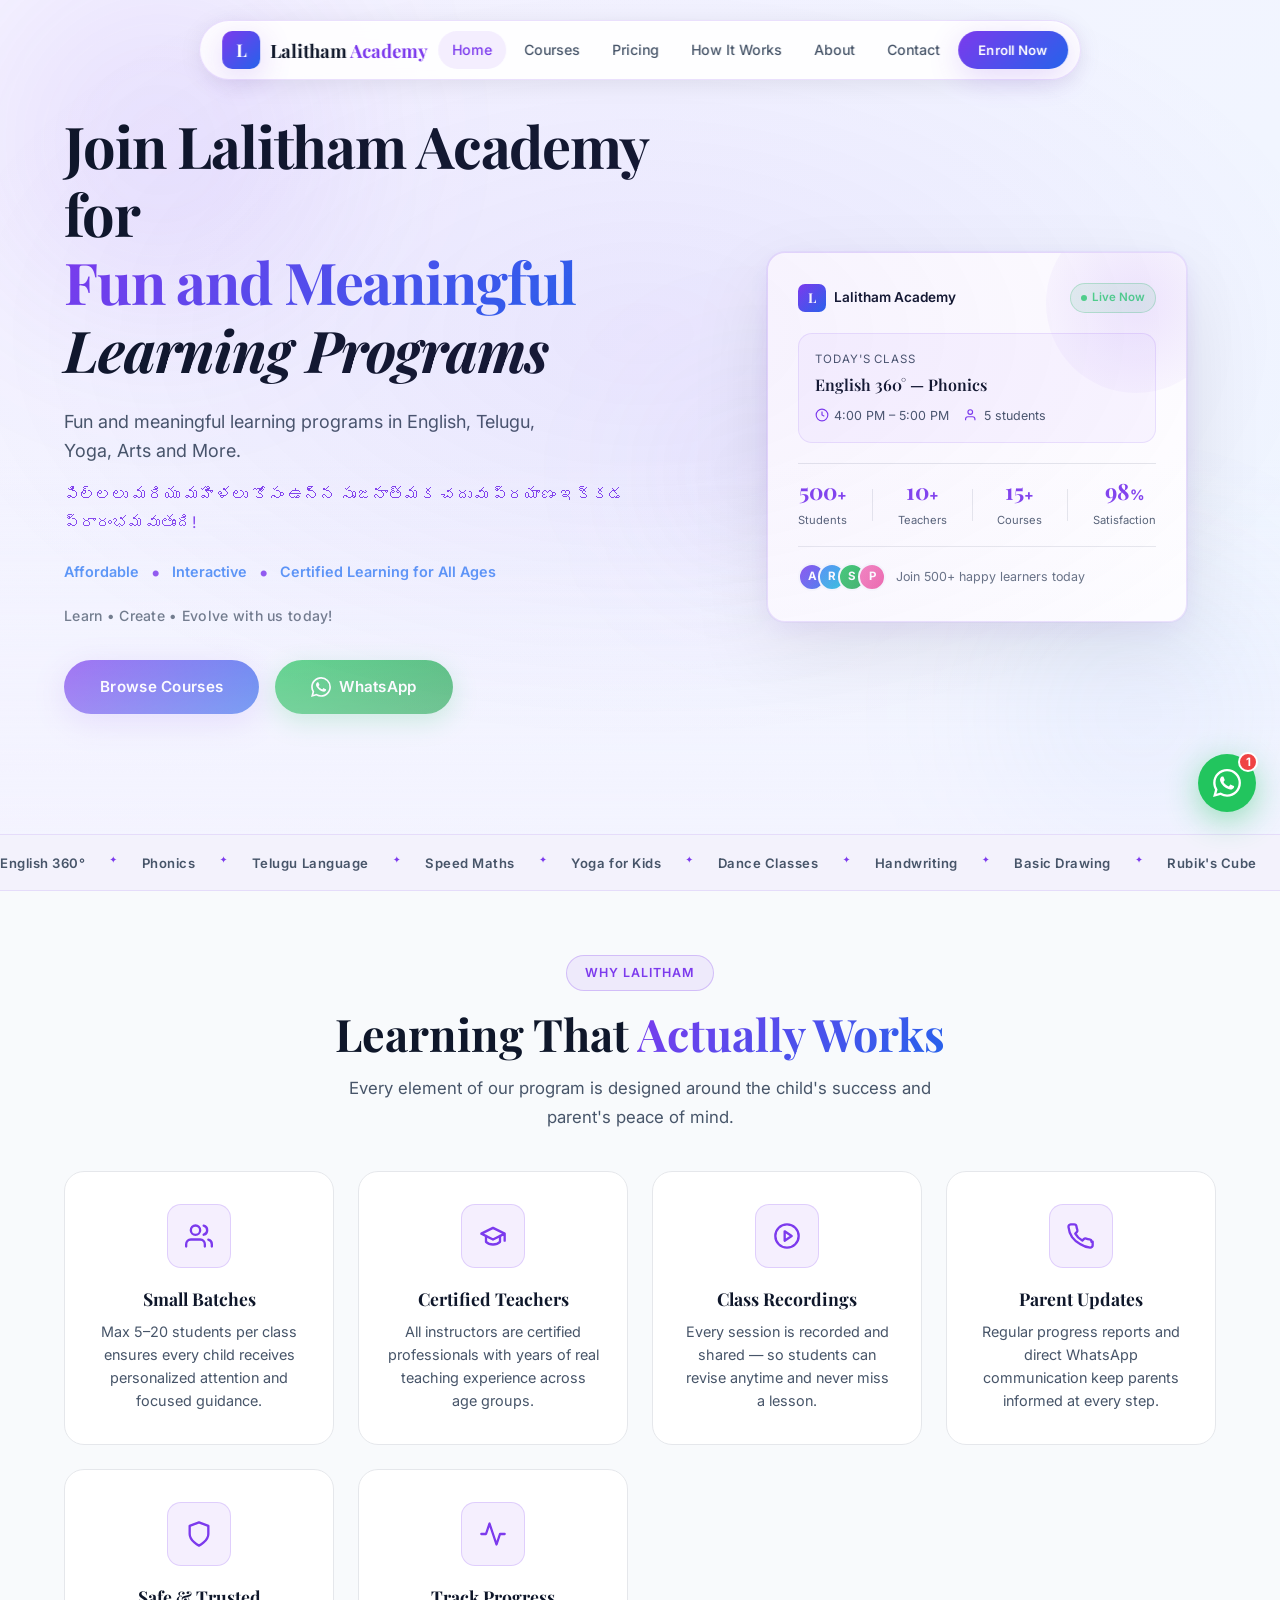
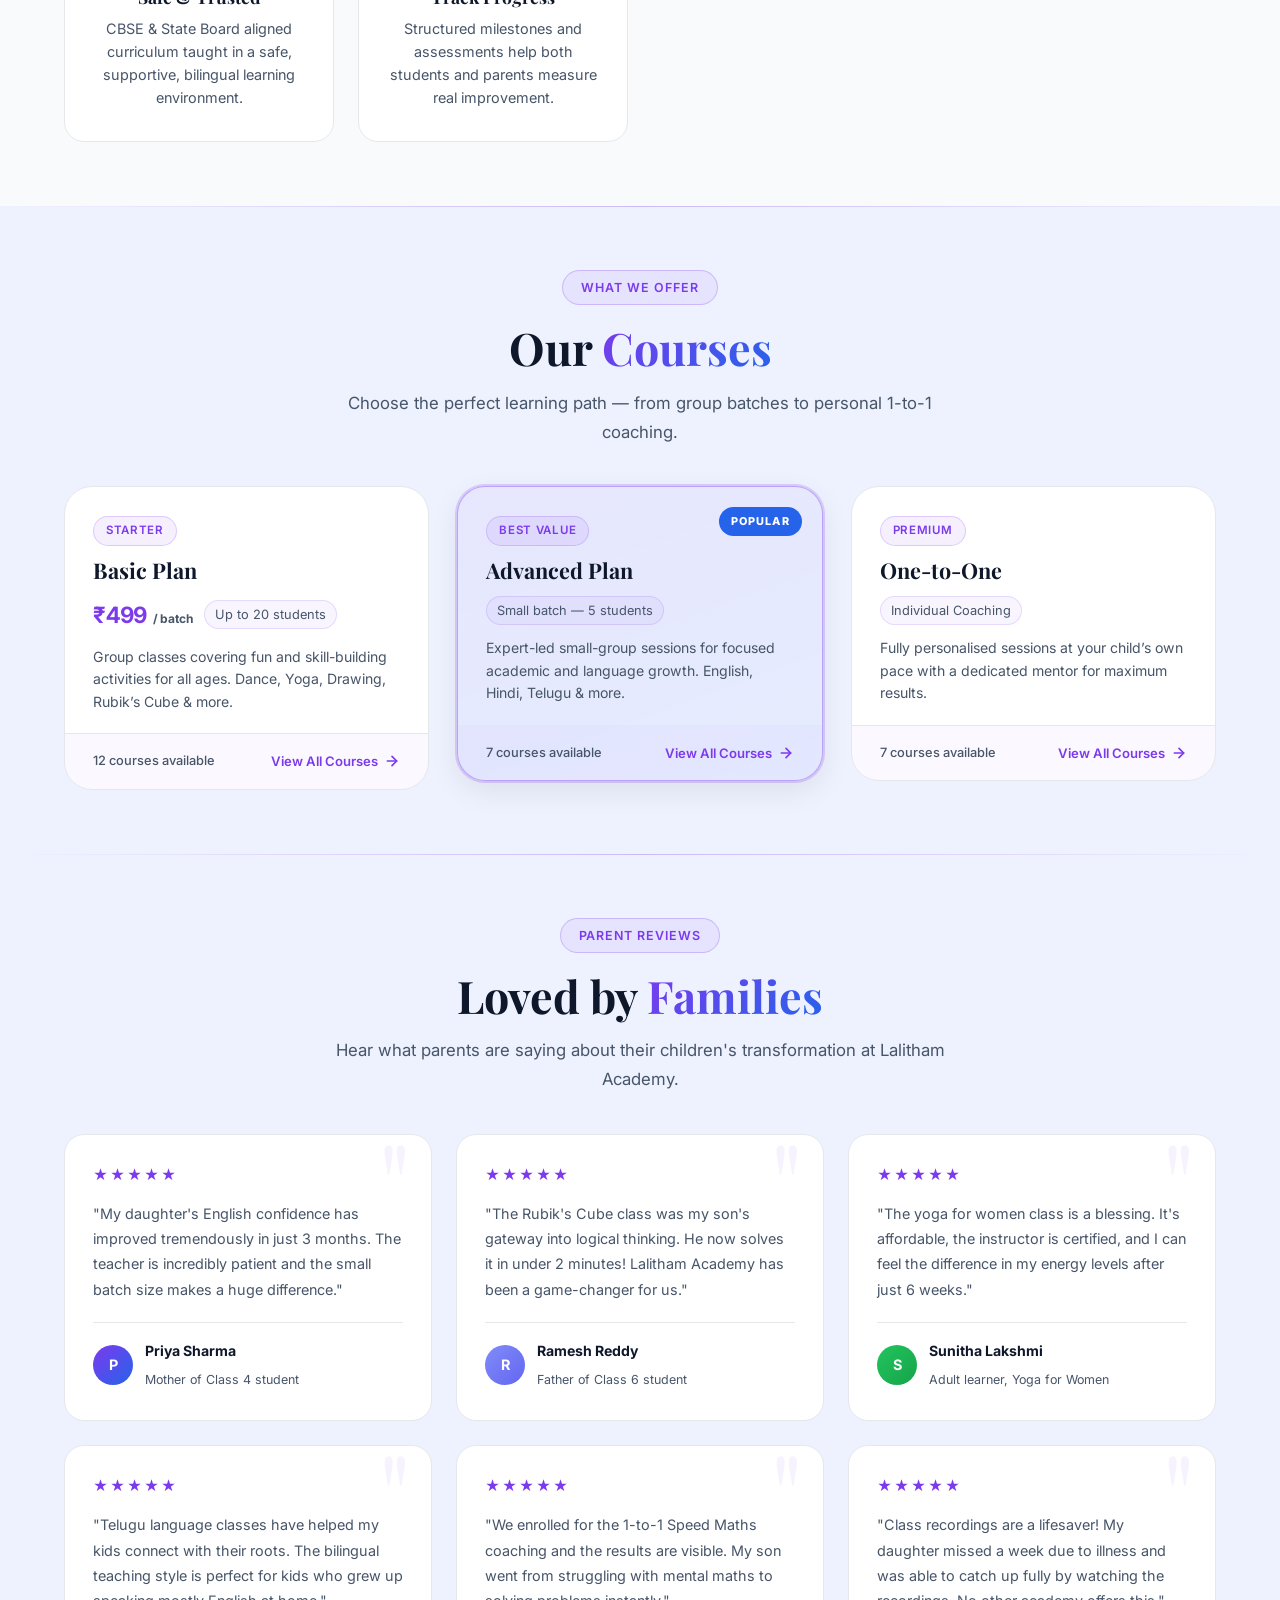
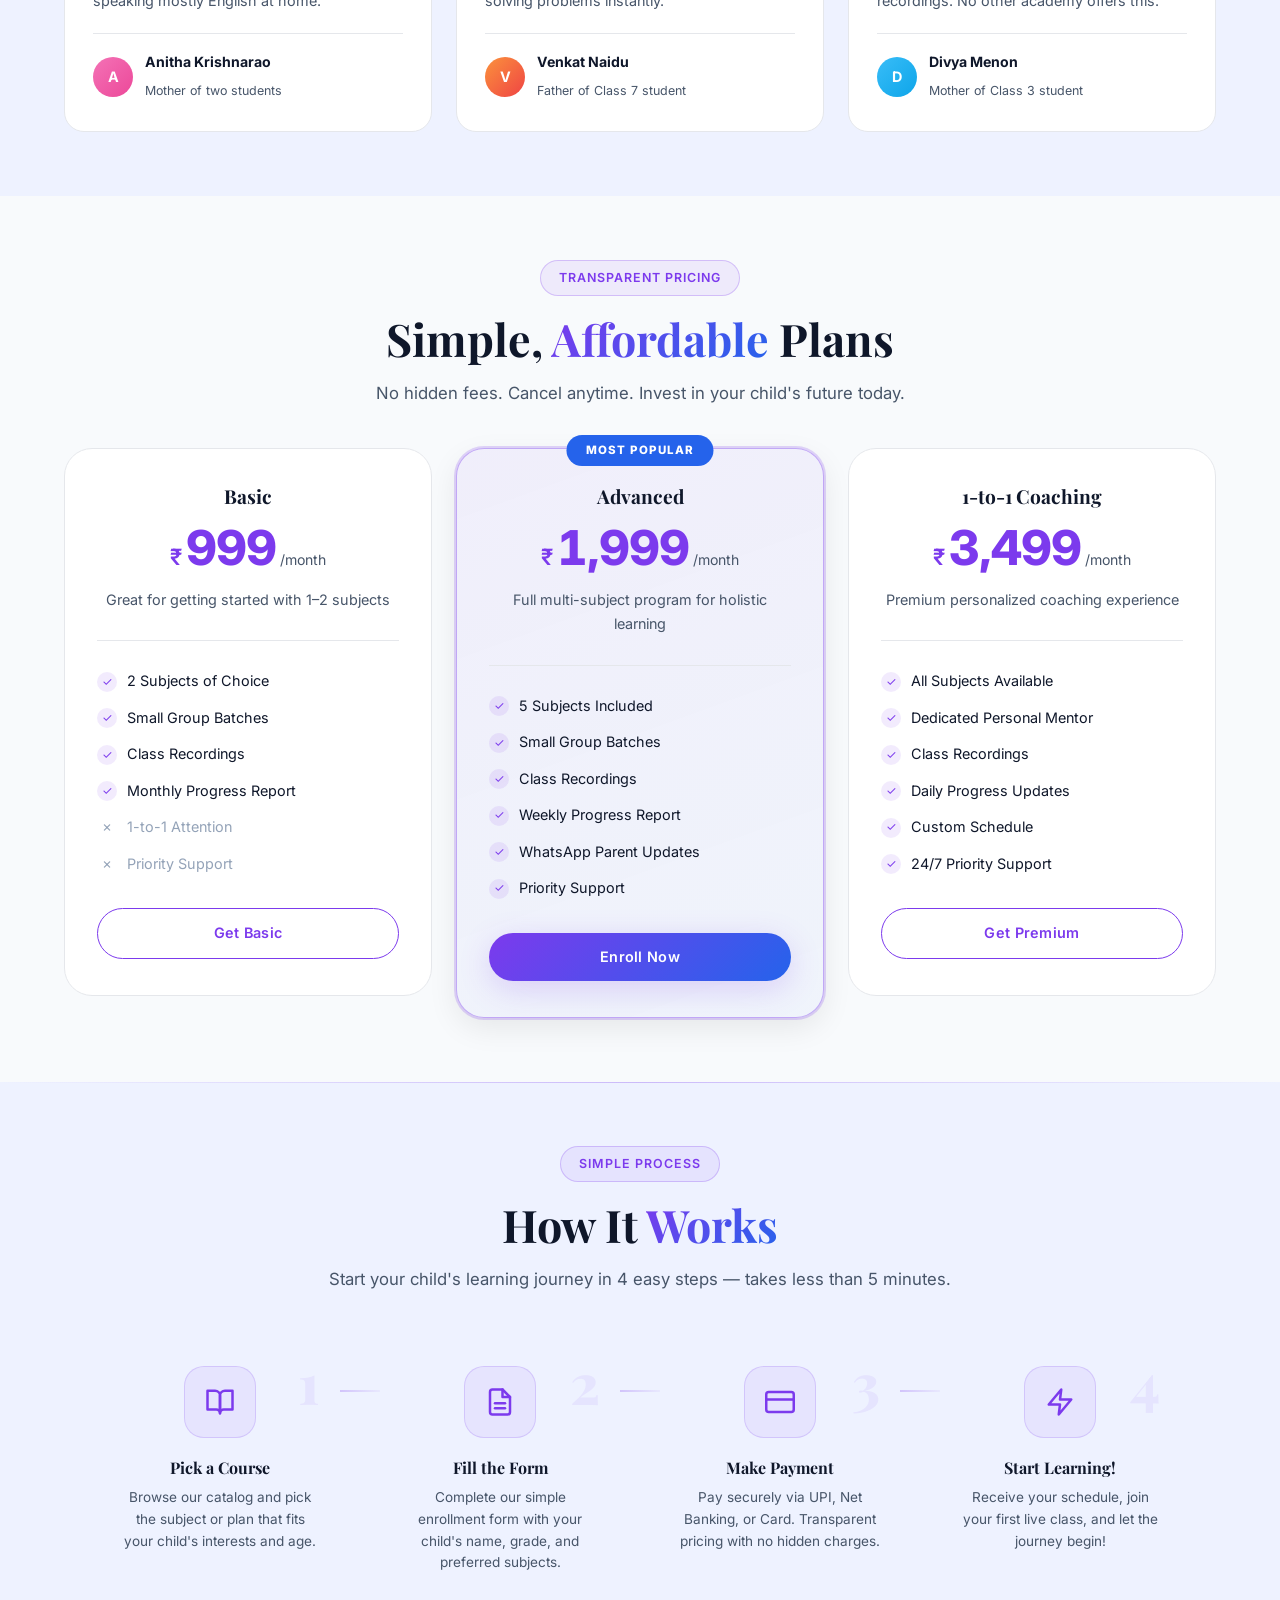
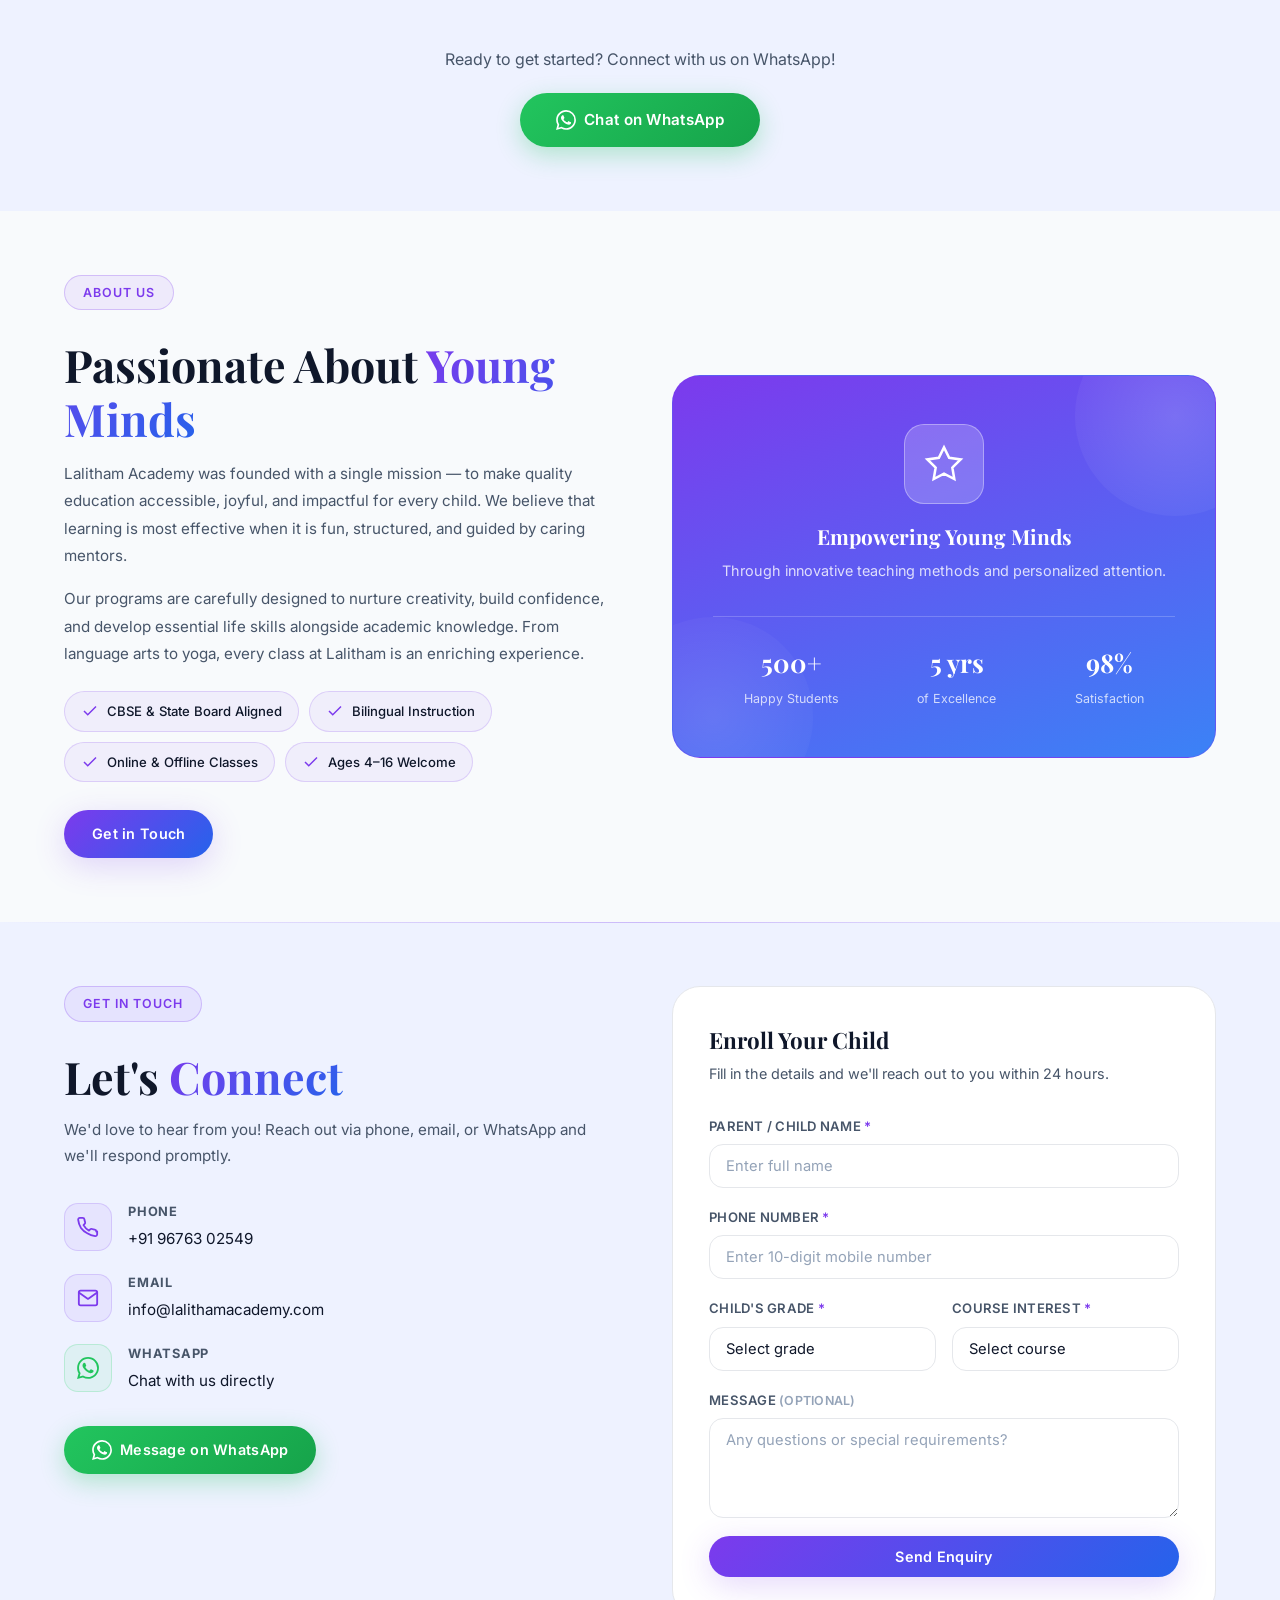
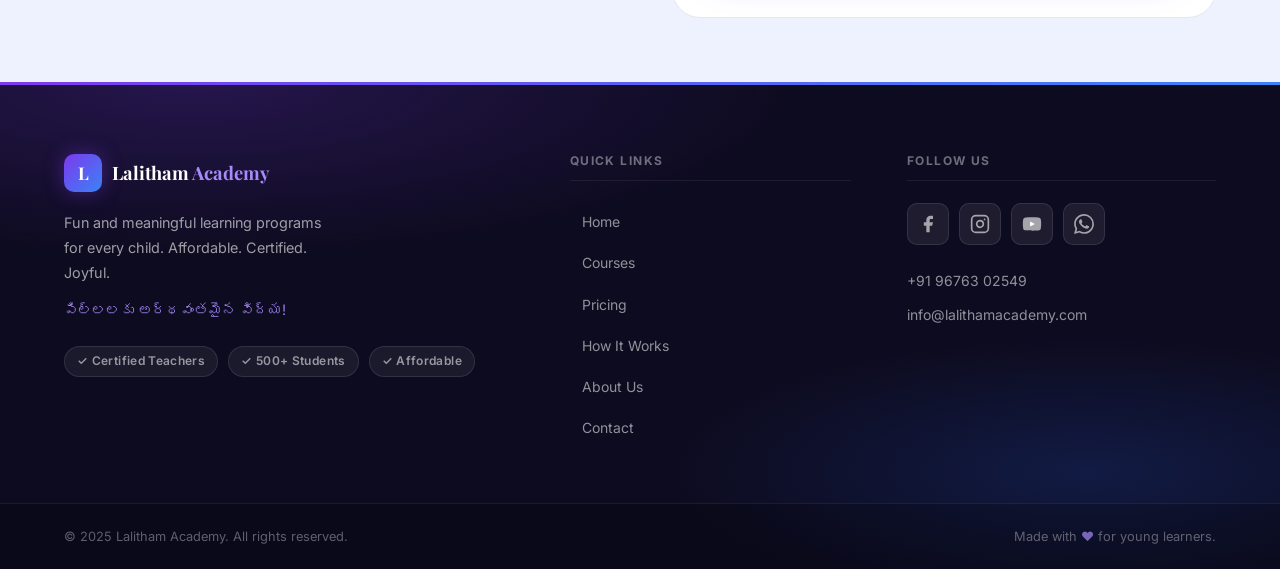
==== commit adeb974c: "course seperation" ====
--- a/index.html
+++ b/index.html
@@ -57,20 +57,18 @@
 
         <!-- Left -->
         <div class="hero__left">
-          <br><br>
-
           <h1 class="hero__title reveal">
-            Where Every Child <br>
-            <span class="gradient-text">Discovers Their</span><br>
-            <em>True Potential</em>
+            Join Lalitham Academy for<br>
+            <span class="gradient-text">Fun and Meaningful</span><br>
+            <em>Learning Programs</em>
           </h1>
 
           <p class="hero__subtitle reveal">
-            Fun, meaningful programs in English, Telugu, Yoga, Arts & more — guided by certified teachers in small, focused batches.
+            Fun and meaningful learning programs in English, Telugu, Yoga, Arts and More.
           </p>
 
           <p class="hero__telugu reveal">
-            పిల్లల మేధో వికాసం కోసం ఉన్న సృజనాత్మక చదువు ప్రోగ్రాములతో!
+            పిల్లలు మరియు మహిళలు కోసం ఉన్న సృజనాత్మక చదువు ప్రయాణం ఇక్కడ ప్రారంభమవుతుంది!
           </p>
 
           <div class="hero__highlight reveal">
@@ -78,8 +76,10 @@
             <span class="dot">•</span>
             <span>Interactive</span>
             <span class="dot">•</span>
-            <span>Certified</span>
-          </div>
+            <span>Certified Learning for All Ages</span>
+          </div>
+
+          <p class="hero__tagline reveal">Learn • Create • Evolve with us today!</p>
           
 
           <div class="hero__cta reveal">
@@ -747,7 +747,12 @@
           <span class="logo-text">Lalitham <span class="logo-accent">Academy</span></span>
         </a>
         <p class="footer__tagline">Fun and meaningful learning programs for every child. Affordable. Certified. Joyful.</p>
-        <p class="footer__telugu">పిల్లలకు అర్థవంతమైన విద్య!</p>
+        <span class="footer__telugu">పిల్లలకు అర్థవంతమైన విద్య!</span>
+        <div class="footer__trust">
+          <span class="footer__trust-badge">✓ Certified Teachers</span>
+          <span class="footer__trust-badge">✓ 500+ Students</span>
+          <span class="footer__trust-badge">✓ Affordable</span>
+        </div>
       </div>
 
       <div class="footer__col">
@@ -788,8 +793,8 @@
 
     <div class="footer__bottom">
       <div class="container">
-        <p>&copy; 2024 Lalitham Academy. All rights reserved.</p>
-        <p>Made with love for young learners.</p>
+        <p>&copy; 2025 Lalitham Academy. All rights reserved.</p>
+        <p>Made with <span>♥</span> for young learners.</p>
       </div>
     </div>
   </footer>
--- a/css/styles.css
+++ b/css/styles.css
@@ -2,6 +2,19 @@
    LALITHAM ACADEMY — Modern EdTech Design System
    Theme: Blue-Violet-White
    ═══════════════════════════════════════════════════════════════ */
+
+/* ─── UNICODE RANGE OVERRIDE ─────────────────────────────────
+   Force ₹ (U+20B9) to render in Inter in ALL font contexts.
+   Playfair Display lacks this glyph; without this it falls
+   back to Georgia which looks broken next to modern UI fonts.
+   ──────────────────────────────────────────────────────────── */
+@font-face {
+  font-family: 'Playfair Display';
+  src: local('Inter'), local('Segoe UI'), local('Helvetica Neue'), local('Arial');
+  unicode-range: U+20B9;
+  font-weight: 100 900;
+  font-style: normal italic;
+}
 
 /* ─── CSS CUSTOM PROPERTIES ─────────────────────────────────── */
 :root {
@@ -240,6 +253,16 @@
 .reveal.visible {
   opacity: 1;
   transform: none;
+}
+
+/* Hero elements animate via CSS keyframes — don't let .reveal fight them */
+.hero .reveal {
+  opacity: 0;
+  transform: none;
+  transition: none;
+}
+.hero .reveal.visible {
+  opacity: 1;
 }
 
 /* ─── GLASS CARD MIXIN ───────────────────────────────────────── */
@@ -395,9 +418,61 @@
 .hero {
   position: relative;
   width: 100%;
-  height: 100vh;
   overflow: hidden;
   background: var(--gradient-hero);
+  padding-top: 88px;
+  padding-bottom: 48px;
+  display: flex;
+  align-items: center;
+}
+
+/* ─── ANIMATED BACKGROUND BLOBS ─────────────────────────────── */
+.hero__blob {
+  position: absolute;
+  border-radius: 50%;
+  filter: blur(70px);
+  pointer-events: none;
+  z-index: 0;
+  opacity: 0;
+  animation: blobReveal 1.2s ease forwards;
+}
+.hero__blob--1 {
+  width: 520px; height: 520px;
+  background: radial-gradient(circle, rgba(124,58,237,0.13), transparent 70%);
+  top: -120px; left: -100px;
+  animation-delay: 0.2s;
+  animation: blobReveal 1.4s ease forwards 0.2s, blobDrift1 14s ease-in-out infinite 1.6s;
+}
+.hero__blob--2 {
+  width: 400px; height: 400px;
+  background: radial-gradient(circle, rgba(59,130,246,0.12), transparent 70%);
+  bottom: -80px; right: -60px;
+  animation: blobReveal 1.4s ease forwards 0.4s, blobDrift2 18s ease-in-out infinite 1.8s;
+}
+.hero__blob--3 {
+  width: 280px; height: 280px;
+  background: radial-gradient(circle, rgba(124,58,237,0.09), transparent 70%);
+  top: 40%; right: 30%;
+  animation: blobReveal 1.4s ease forwards 0.6s, blobDrift3 22s ease-in-out infinite 2s;
+}
+
+@keyframes blobReveal {
+  from { opacity: 0; transform: scale(0.85); }
+  to   { opacity: 1; transform: scale(1); }
+}
+@keyframes blobDrift1 {
+  0%, 100% { transform: translate(0, 0) scale(1); }
+  33%       { transform: translate(30px, 20px) scale(1.04); }
+  66%       { transform: translate(-20px, 30px) scale(0.97); }
+}
+@keyframes blobDrift2 {
+  0%, 100% { transform: translate(0, 0) scale(1); }
+  40%       { transform: translate(-25px, -20px) scale(1.05); }
+  70%       { transform: translate(20px, -10px) scale(0.96); }
+}
+@keyframes blobDrift3 {
+  0%, 100% { transform: translate(0, 0) scale(1); }
+  50%       { transform: translate(15px, -25px) scale(1.08); }
 }
 
 /* Subtle gold radial glow + bottom fade */
@@ -492,6 +567,32 @@
   z-index: 1;
   padding-block: var(--space-2xl);
   max-width: 800px;
+}
+
+/* ─── HERO ENTRANCE ANIMATIONS ──────────────────────────────── */
+@keyframes heroFadeUp {
+  from { opacity: 0; transform: translateY(28px); }
+  to   { opacity: 1; transform: translateY(0); }
+}
+@keyframes heroFadeIn {
+  from { opacity: 0; transform: translateY(16px); }
+  to   { opacity: 1; transform: translateY(0); }
+}
+
+.hero__left > * {
+  opacity: 0;
+  animation: heroFadeUp 0.7s cubic-bezier(0.22, 1, 0.36, 1) forwards;
+}
+.hero__title   { animation-delay: 0.05s !important; }
+.hero__subtitle{ animation-delay: 0.18s !important; }
+.hero__telugu  { animation-delay: 0.28s !important; }
+.hero__highlight{ animation-delay: 0.36s !important; }
+.hero__tagline { animation-delay: 0.43s !important; }
+.hero__cta     { animation-delay: 0.52s !important; }
+
+.hero__right {
+  opacity: 0;
+  animation: heroFadeIn 0.8s cubic-bezier(0.22, 1, 0.36, 1) 0.35s forwards;
 }
 
 .hero__badge {
@@ -522,25 +623,29 @@
 }
 
 .hero__title {
-  font-size: clamp(2.4rem, 5.5vw, 4rem);
-  line-height: 1.15;
+  font-size: clamp(2.125rem, 4.5vw, 3.625rem);
+  line-height: 1.18;
+  letter-spacing: -0.02em;
   color: var(--clr-text);
-  margin-bottom: 22px;
-  font-weight: 800;
+  margin-bottom: 24px;
+  font-weight: 700;
 }
 
 .hero__subtitle {
-  font-size: 1.15rem;
+  font-size: 1.125rem;
+  line-height: 1.6;
   color: var(--clr-text-muted);
+  margin-top: 18px;
   margin-bottom: 12px;
-  max-width: 580px;
+  max-width: 520px;
 }
 
 .hero__telugu {
   font-size: 1rem;
   color: var(--clr-primary);
-  margin-bottom: 28px;
-  opacity: 0.85;
+  margin-top: 16px;
+  margin-bottom: 20px;
+  opacity: 0.9;
 }
 
 .hero__highlight {
@@ -548,22 +653,32 @@
   align-items: center;
   flex-wrap: wrap;
   gap: 12px;
-  margin-bottom: 36px;
+  margin-bottom: 16px;
   font-size: 0.9rem;
   font-weight: 600;
-  color: var(--clr-text-muted);
-}
-.hero__highlight span { color: var(--clr-text); }
+  color: var(--clr-accent);
+}
+.hero__highlight span { color: var(--clr-accent); }
 .dot {
   color: var(--clr-primary) !important;
   font-size: 1.2rem;
 }
 
+.hero__tagline {
+  font-size: 0.88rem;
+  color: var(--clr-text-muted);
+  font-weight: 500;
+  margin-top: 10px;
+  margin-bottom: 32px;
+  letter-spacing: 0.02em;
+}
+
 .hero__cta {
   display: flex;
   flex-wrap: wrap;
-  gap: 14px;
-  margin-bottom: 56px;
+  gap: 16px;
+  margin-top: 28px;
+  margin-bottom: 48px;
 }
 
 /* Stats */
@@ -612,35 +727,36 @@
 /* ─── HERO SPLIT LAYOUT ──────────────────────────────────────── */
 .hero__split {
   display: grid;
-  grid-template-columns: 1fr 1fr;
-  gap: 64px;
-  align-items: center;
-  padding-block: var(--space-2xl);
+  grid-template-columns: 1.1fr 0.9fr;
+  gap: 90px;
+  align-items: center;
+  padding-block: var(--space-md);
   position: relative;
   z-index: 1;
 }
 
-.hero__left { max-width: 560px; }
+.hero__left { max-width: 600px; }
 
 /* Floating Hero Card */
-.hero__right { display: flex; justify-content: center; }
+.hero__right { display: flex; justify-content: center; align-items: flex-start; }
 
 .hero__card {
   background: #FFFFFF;
-  border: 1px solid rgba(124,58,237,0.2);
-  border-radius: var(--radius-xl);
-  padding: 28px;
+  border: 1px solid rgba(124,58,237,0.18);
+  border-radius: 18px;
+  padding: 30px;
   width: 100%;
-  max-width: 380px;
+  max-width: 420px;
   position: relative;
   overflow: hidden;
-  box-shadow: 0 24px 64px rgba(0,0,0,0.1), 0 0 0 1px rgba(124,58,237,0.08);
+  box-shadow: 0 32px 80px rgba(0,0,0,0.1), 0 8px 24px rgba(124,58,237,0.08), 0 0 0 1px rgba(124,58,237,0.06);
   animation: cardFloat 6s ease-in-out infinite;
 }
 
 @keyframes cardFloat {
-  0%, 100% { transform: translateY(0); }
-  50%       { transform: translateY(-10px); }
+  0%, 100% { transform: translateY(0) rotate(0deg); }
+  30%       { transform: translateY(-8px) rotate(0.3deg); }
+  70%       { transform: translateY(-5px) rotate(-0.3deg); }
 }
 
 .hero__card-glow {
@@ -797,16 +913,25 @@
   line-height: 1.3;
 }
 
-@media (max-width: 900px) {
+@media (max-width: 1024px) {
   .hero__split {
     grid-template-columns: 1fr;
-    gap: 40px;
+    gap: 48px;
     padding-block: var(--space-lg);
     text-align: center;
   }
   .hero__left { max-width: 100%; }
   .hero__badge, .hero__highlight, .hero__cta { justify-content: center; }
+  .hero__subtitle { max-width: 100%; }
   .hero__right { display: none; }
+}
+
+@media (max-width: 640px) {
+  .hero__title {
+    font-size: clamp(1.875rem, 8vw, 2.625rem);
+    letter-spacing: -0.01em;
+  }
+  .hero__subtitle { font-size: 1rem; }
 }
 
 /* ─── MARQUEE STRIP ──────────────────────────────────────────── */
@@ -817,6 +942,7 @@
   padding-block: 14px;
   overflow: hidden;
   white-space: nowrap;
+  margin-top: 0;
 }
 
 .marquee-track {
@@ -1103,7 +1229,9 @@
   font-size: 1.4rem;
   font-weight: 700;
   color: var(--clr-primary);
-  font-family: var(--font-display);
+  font-family: var(--font-body);
+  font-variant-numeric: tabular-nums;
+  letter-spacing: -0.01em;
 }
 .course-card__price small { font-size: 0.75rem; color: var(--clr-text-muted); font-family: var(--font-body); }
 
@@ -1166,6 +1294,8 @@
   font-size: 0.8rem;
   color: var(--clr-primary);
   font-weight: 600;
+  font-family: var(--font-body);
+  font-variant-numeric: tabular-nums;
 }
 .course-item__price small { color: var(--clr-text-muted); font-weight: 400; }
 
@@ -1388,7 +1518,9 @@
   font-size: 1.2rem;
   font-weight: 700;
   color: var(--clr-primary);
-  font-family: var(--font-display);
+  font-family: var(--font-body);
+  font-variant-numeric: tabular-nums;
+  letter-spacing: -0.01em;
 }
 .course-detail-card__price small {
   font-size: 0.75rem;
@@ -1475,14 +1607,16 @@
   font-size: 1.4rem;
   font-weight: 600;
   color: var(--clr-primary);
-  font-family: var(--font-display);
+  font-family: var(--font-body);
 }
 
 .amount {
   font-size: 3rem;
   font-weight: 800;
   color: var(--clr-primary);
-  font-family: var(--font-display);
+  font-family: var(--font-body);
+  font-variant-numeric: tabular-nums;
+  letter-spacing: -0.02em;
   line-height: 1;
 }
 
@@ -1945,112 +2079,223 @@
    FOOTER
    ═══════════════════════════════════════════════════════════════ */
 .footer {
-  background: linear-gradient(135deg, #4C1D95 0%, #2563EB 100%);
-  border-top: none;
-  padding-top: var(--space-xl);
+  position: relative;
+  background: #0D0B1F;
+  overflow: hidden;
+  padding-top: 72px;
+}
+
+/* Deep purple-to-blue radial glow backdrop */
+.footer::before {
+  content: '';
+  position: absolute;
+  inset: 0;
+  background:
+    radial-gradient(ellipse 80% 60% at 15% 0%, rgba(124,58,237,0.22) 0%, transparent 60%),
+    radial-gradient(ellipse 60% 50% at 85% 80%, rgba(37,99,235,0.18) 0%, transparent 55%);
+  pointer-events: none;
+  z-index: 0;
+}
+
+/* Gradient accent line at the very top */
+.footer::after {
+  content: '';
+  position: absolute;
+  top: 0; left: 0; right: 0;
+  height: 3px;
+  background: linear-gradient(90deg, #7C3AED 0%, #3B82F6 50%, #7C3AED 100%);
+  background-size: 200% 100%;
+  animation: footerTopLine 4s linear infinite;
+  z-index: 1;
+}
+@keyframes footerTopLine {
+  0%   { background-position: 0% 0%; }
+  100% { background-position: 200% 0%; }
 }
 
 .footer__inner {
+  position: relative;
+  z-index: 1;
   display: grid;
-  grid-template-columns: 1.5fr 1fr 1fr;
-  gap: 48px;
-  padding-bottom: var(--space-lg);
-}
-
-.footer__logo { margin-bottom: 16px; }
+  grid-template-columns: 1.6fr 1fr 1.1fr;
+  gap: 56px;
+  padding-bottom: 56px;
+}
+
+/* Brand Column */
+.footer__logo { margin-bottom: 18px; }
+
+.footer__col--brand .navbar__logo .logo-mark {
+  background: linear-gradient(135deg, #7C3AED, #3B82F6);
+  box-shadow: 0 0 20px rgba(124,58,237,0.4);
+}
+.footer__col--brand .navbar__logo .logo-text,
+.footer__col--brand .navbar__logo .logo-accent {
+  color: #ffffff;
+}
+.footer__col--brand .navbar__logo .logo-accent {
+  color: rgba(167,139,250,1);
+}
 
 .footer__tagline {
-  font-size: 0.88rem;
-  color: rgba(255,255,255,0.7);
-  line-height: 1.7;
-  margin-bottom: 10px;
+  font-size: 0.9rem;
+  color: rgba(255,255,255,0.6);
+  line-height: 1.75;
+  margin-bottom: 12px;
+  max-width: 280px;
 }
 
 .footer__telugu {
-  font-size: 0.88rem;
-  color: rgba(255,255,255,0.9);
-  opacity: 0.9;
-}
-
+  font-size: 0.9rem;
+  color: rgba(167,139,250,0.9);
+  margin-bottom: 24px;
+  display: block;
+}
+
+/* Trust badge row */
+.footer__trust {
+  display: flex;
+  gap: 10px;
+  flex-wrap: wrap;
+  margin-top: 8px;
+}
+.footer__trust-badge {
+  display: inline-flex;
+  align-items: center;
+  gap: 5px;
+  font-size: 0.75rem;
+  font-weight: 600;
+  color: rgba(255,255,255,0.55);
+  background: rgba(255,255,255,0.06);
+  border: 1px solid rgba(255,255,255,0.1);
+  border-radius: var(--radius-full);
+  padding: 4px 12px;
+  letter-spacing: 0.03em;
+}
+
+/* Column headings */
 .footer__col h4 {
-  font-family: var(--font-display);
+  font-family: var(--font-body);
+  font-size: 0.75rem;
+  font-weight: 700;
+  color: rgba(255,255,255,0.4);
+  text-transform: uppercase;
+  letter-spacing: 0.12em;
+  margin-bottom: 22px;
+  padding-bottom: 12px;
+  border-bottom: 1px solid rgba(255,255,255,0.07);
+}
+
+/* Quick Links */
+.footer__links {
+  display: flex;
+  flex-direction: column;
+  gap: 4px;
+  list-style: none;
+}
+.footer__links a {
+  display: inline-flex;
+  align-items: center;
+  gap: 6px;
+  font-size: 0.875rem;
+  color: rgba(255,255,255,0.55);
+  padding: 5px 0;
+  transition: color 0.2s, gap 0.2s;
+}
+.footer__links a::before {
+  content: '›';
   font-size: 1rem;
+  color: var(--clr-primary-light);
+  opacity: 0;
+  transform: translateX(-4px);
+  transition: opacity 0.2s, transform 0.2s;
+}
+.footer__links a:hover {
   color: #ffffff;
-  margin-bottom: 20px;
-  font-weight: 600;
-}
-
-.footer__links {
+  gap: 10px;
+}
+.footer__links a:hover::before {
+  opacity: 1;
+  transform: translateX(0);
+}
+
+/* Social Icons */
+.footer__socials {
+  display: flex;
+  gap: 10px;
+  flex-wrap: wrap;
+  margin-bottom: 24px;
+}
+
+.social-icon {
+  width: 42px; height: 42px;
+  border-radius: 10px;
+  display: flex;
+  align-items: center;
+  justify-content: center;
+  background: rgba(255,255,255,0.07);
+  border: 1px solid rgba(255,255,255,0.1);
+  color: rgba(255,255,255,0.6);
+  transition: all 0.25s cubic-bezier(0.4,0,0.2,1);
+}
+.social-icon:hover {
+  transform: translateY(-3px);
+  box-shadow: 0 8px 20px rgba(0,0,0,0.3);
+}
+.social-icon--facebook:hover  { background: rgba(24,119,242,0.2); color: #1877F2; border-color: rgba(24,119,242,0.35); }
+.social-icon--instagram:hover { background: rgba(225,48,108,0.15); color: #E1306C; border-color: rgba(225,48,108,0.35); }
+.social-icon--youtube:hover   { background: rgba(255,0,0,0.15); color: #FF4444; border-color: rgba(255,0,0,0.3); }
+.social-icon--whatsapp:hover  { background: rgba(37,211,102,0.15); color: #25D366; border-color: rgba(37,211,102,0.35); }
+
+/* Contact info */
+.footer__contact {
   display: flex;
   flex-direction: column;
   gap: 10px;
 }
-.footer__links a {
-  font-size: 0.88rem;
-  color: rgba(255,255,255,0.65);
+.footer__contact p {
+  display: flex;
+  align-items: center;
+  gap: 8px;
+}
+.footer__contact a {
+  font-size: 0.875rem;
+  color: rgba(255,255,255,0.55);
   transition: color 0.2s;
 }
-.footer__links a:hover { color: #ffffff; }
-
-/* Social Icons */
-.footer__socials {
-  display: flex;
-  gap: 10px;
-  flex-wrap: wrap;
-  margin-bottom: 20px;
-}
-
-.social-icon {
-  width: 40px; height: 40px;
-  border-radius: var(--radius-md);
-  display: flex;
-  align-items: center;
-  justify-content: center;
-  background: rgba(255,255,255,0.1);
-  border: 1px solid rgba(255,255,255,0.15);
-  color: rgba(255,255,255,0.7);
-  transition: var(--transition);
-}
-.social-icon:hover { transform: translateY(-2px); }
-.social-icon--facebook:hover  { background: rgba(24,119,242,0.15); color: #1877F2; border-color: rgba(24,119,242,0.3); }
-.social-icon--instagram:hover { background: rgba(225,48,108,0.12); color: #E1306C; border-color: rgba(225,48,108,0.3); }
-.social-icon--youtube:hover   { background: rgba(255,0,0,0.12); color: #FF0000; border-color: rgba(255,0,0,0.25); }
-.social-icon--whatsapp:hover  { background: rgba(37,211,102,0.12); color: #25D366; border-color: rgba(37,211,102,0.3); }
-
-.footer__contact {
-  display: flex;
-  flex-direction: column;
-  gap: 6px;
-}
-.footer__contact a {
-  font-size: 0.85rem;
-  color: rgba(255,255,255,0.65);
-  transition: color 0.2s;
-}
 .footer__contact a:hover { color: #ffffff; }
 
+/* Bottom bar */
 .footer__bottom {
-  border-top: 1px solid rgba(255,255,255,0.1);
-  padding-block: 20px;
+  position: relative;
+  z-index: 1;
+  border-top: 1px solid rgba(255,255,255,0.07);
+  padding-block: 22px;
+  background: rgba(0,0,0,0.2);
 }
 .footer__bottom .container {
   display: flex;
   align-items: center;
   justify-content: space-between;
   flex-wrap: wrap;
-  gap: 8px;
+  gap: 10px;
 }
 .footer__bottom p {
-  font-size: 0.82rem;
-  color: rgba(255,255,255,0.5);
-}
-
-@media (max-width: 768px) {
-  .footer__inner { grid-template-columns: 1fr 1fr; }
+  font-size: 0.8rem;
+  color: rgba(255,255,255,0.35);
+}
+.footer__bottom p span {
+  color: rgba(167,139,250,0.7);
+}
+
+@media (max-width: 900px) {
+  .footer__inner { grid-template-columns: 1fr 1fr; gap: 40px; }
   .footer__col--brand { grid-column: 1 / -1; }
+  .footer__tagline { max-width: 100%; }
 }
 @media (max-width: 480px) {
-  .footer__inner { grid-template-columns: 1fr; }
+  .footer__inner { grid-template-columns: 1fr; gap: 32px; }
+  .footer { padding-top: 56px; }
 }
 
 
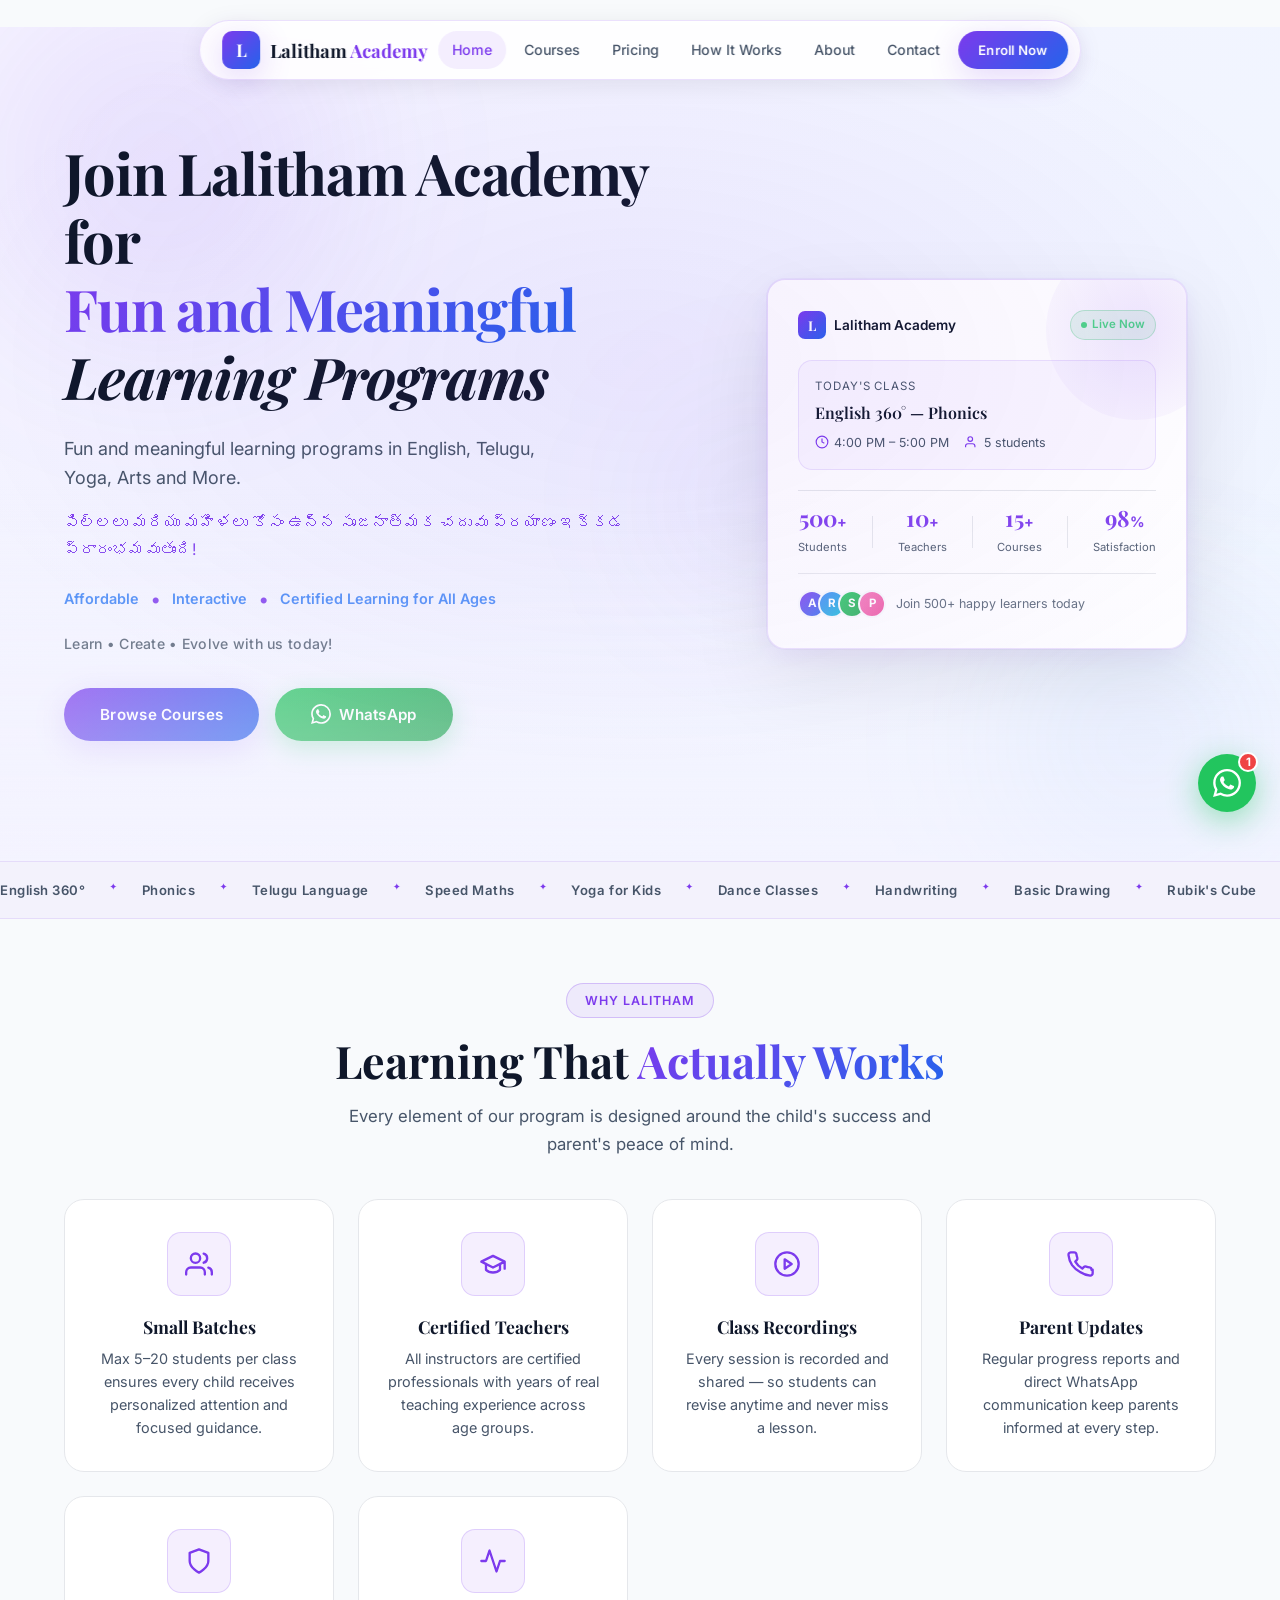
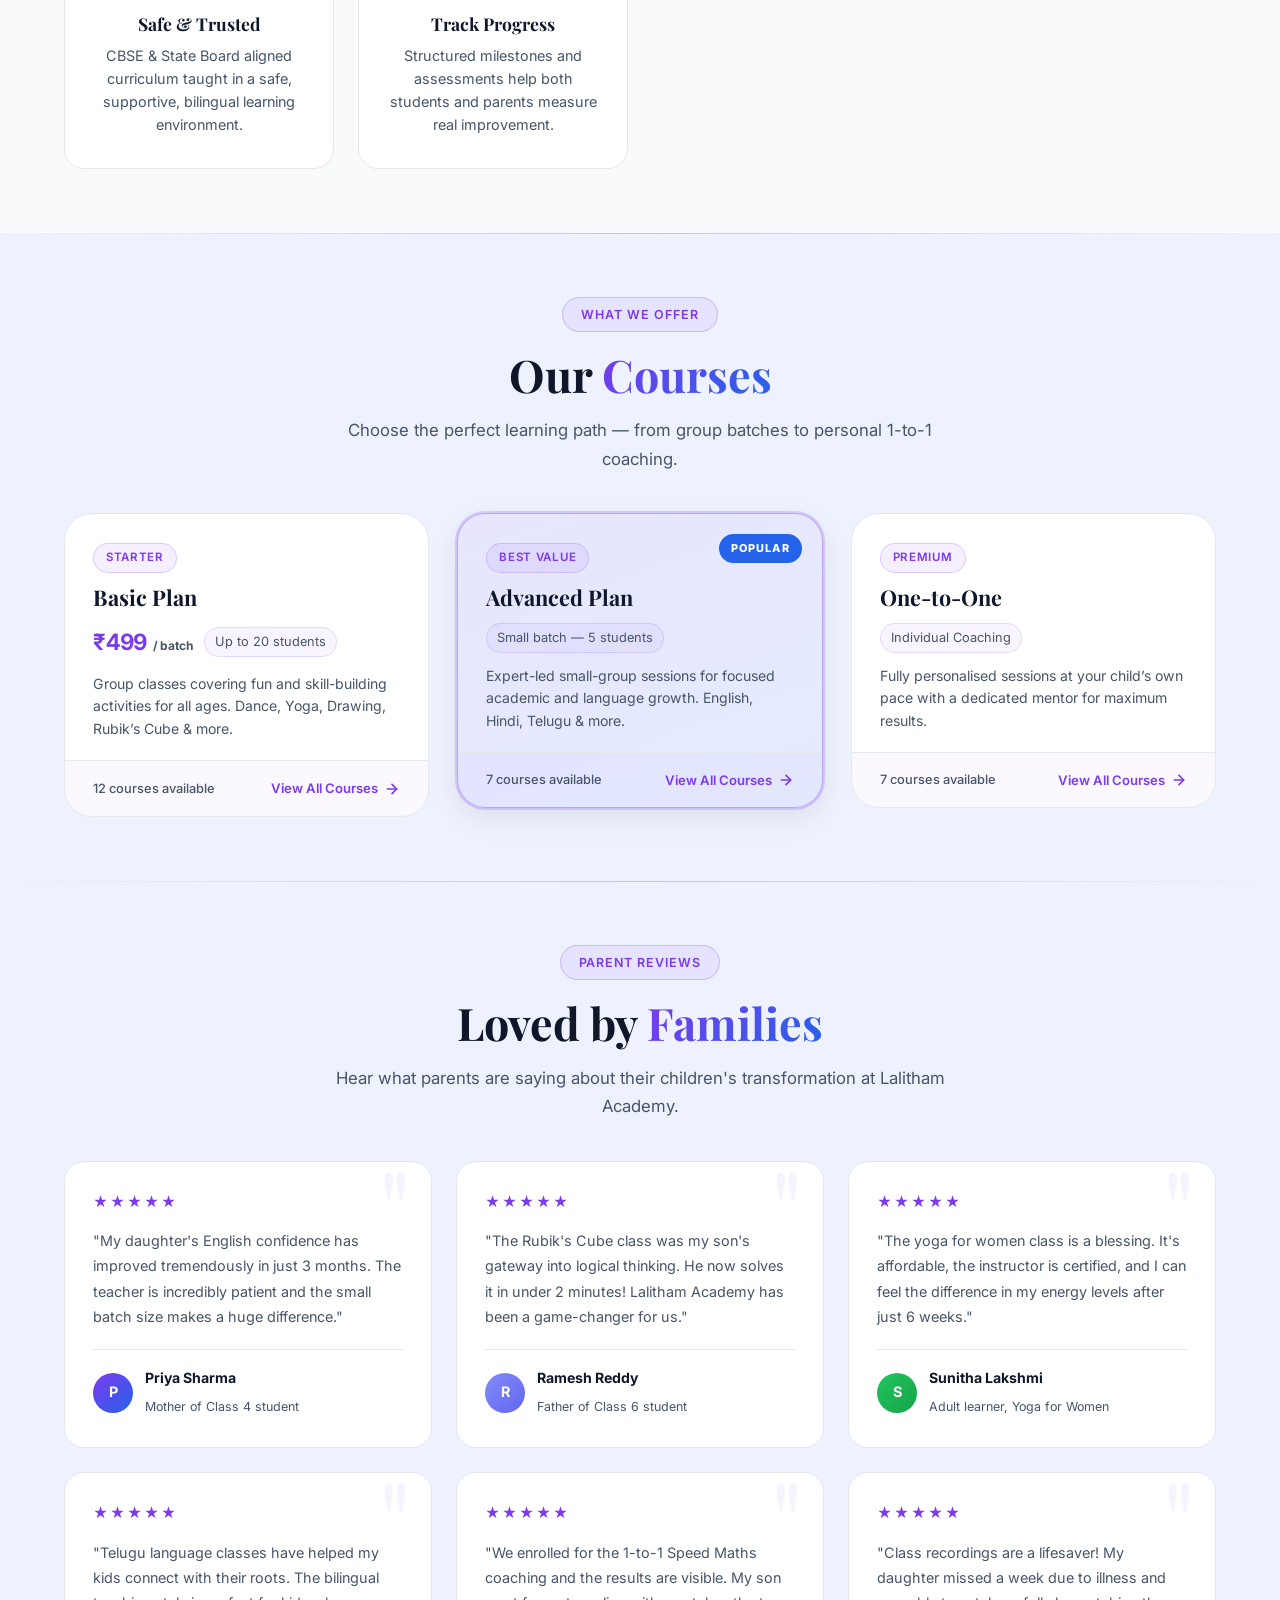
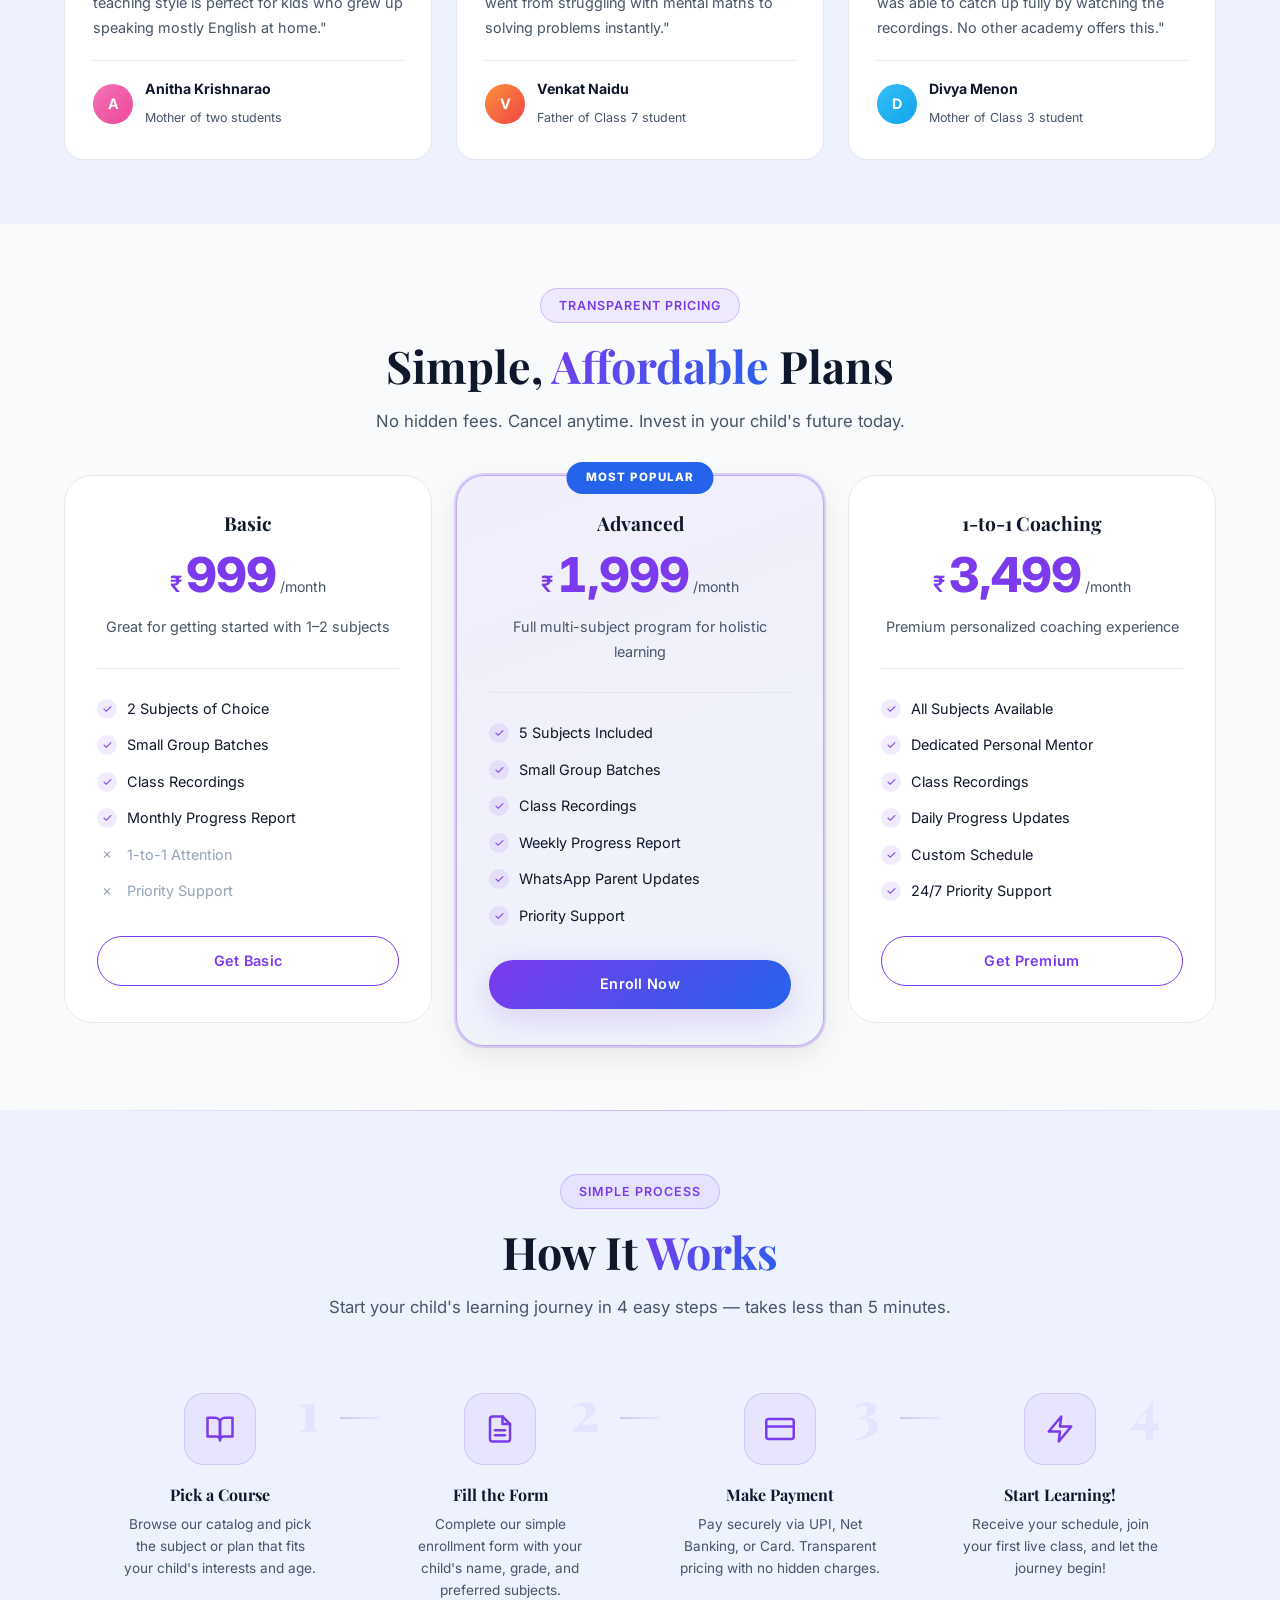
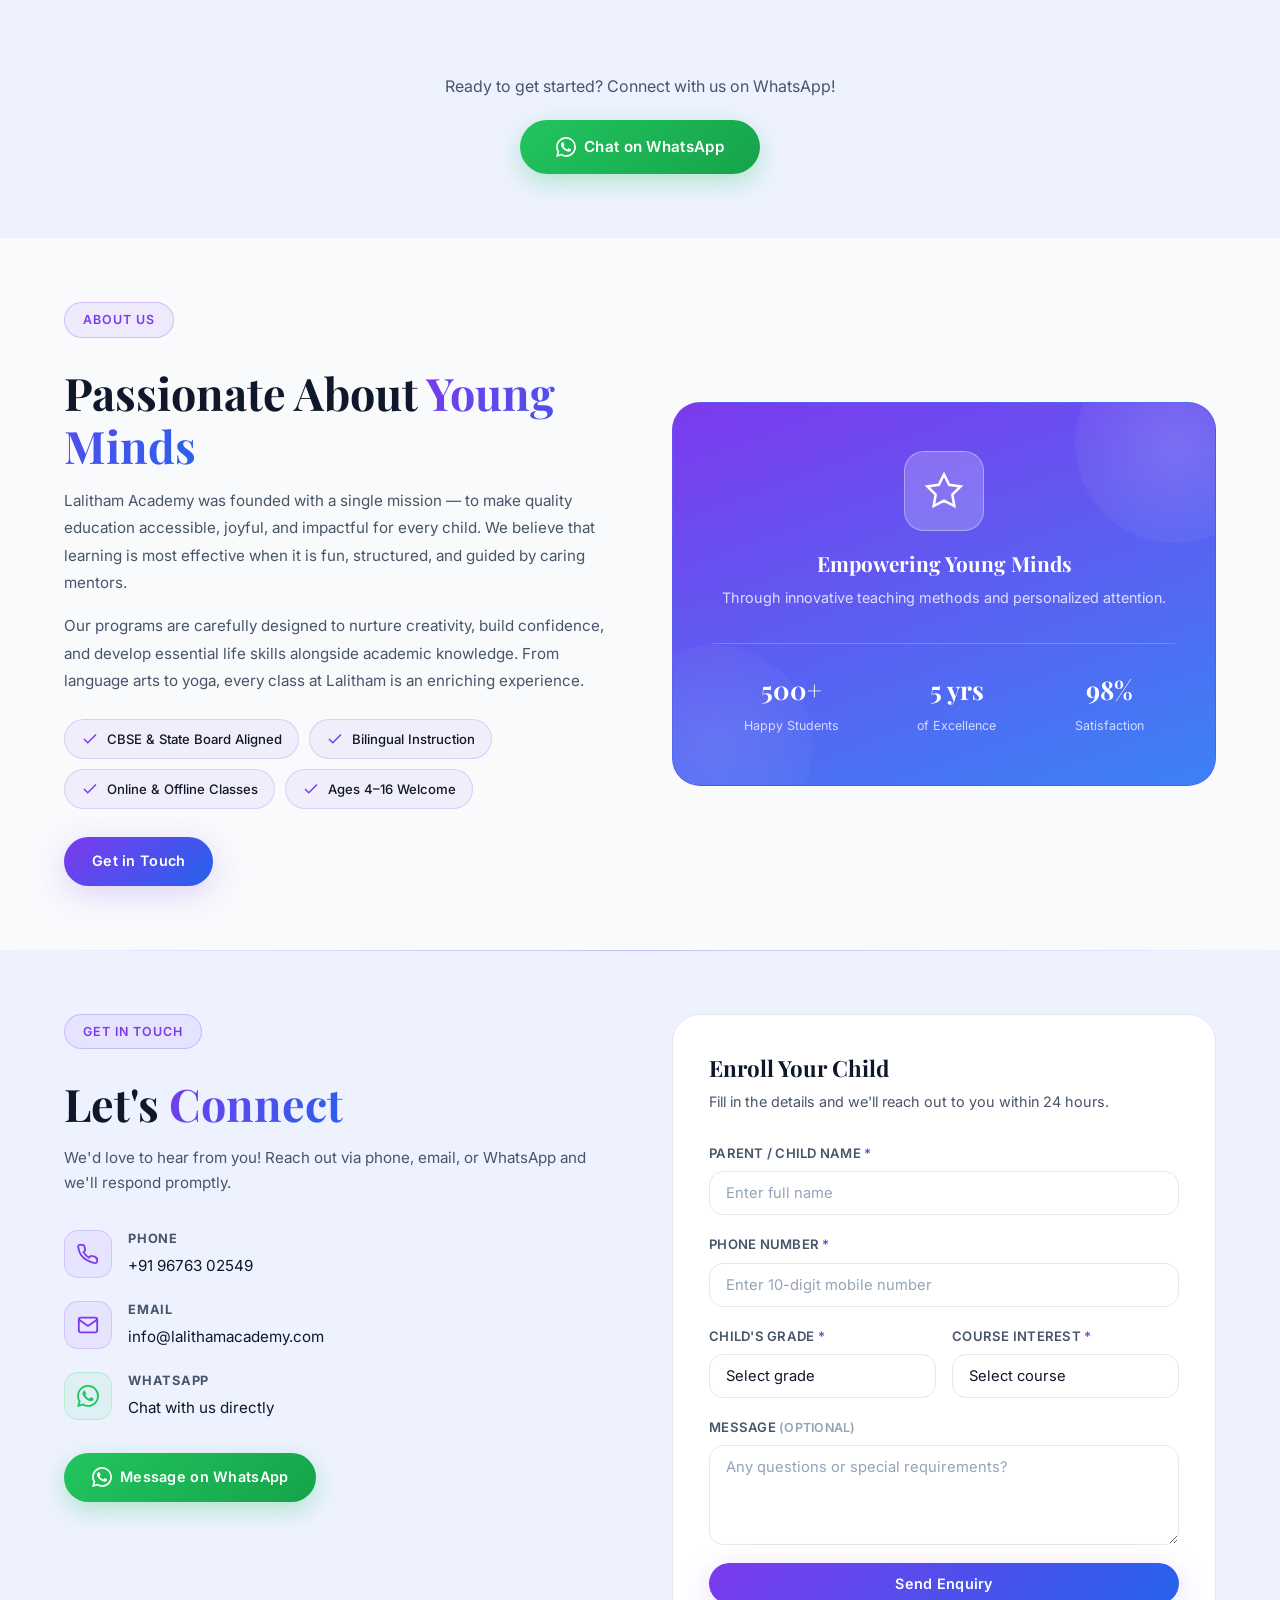
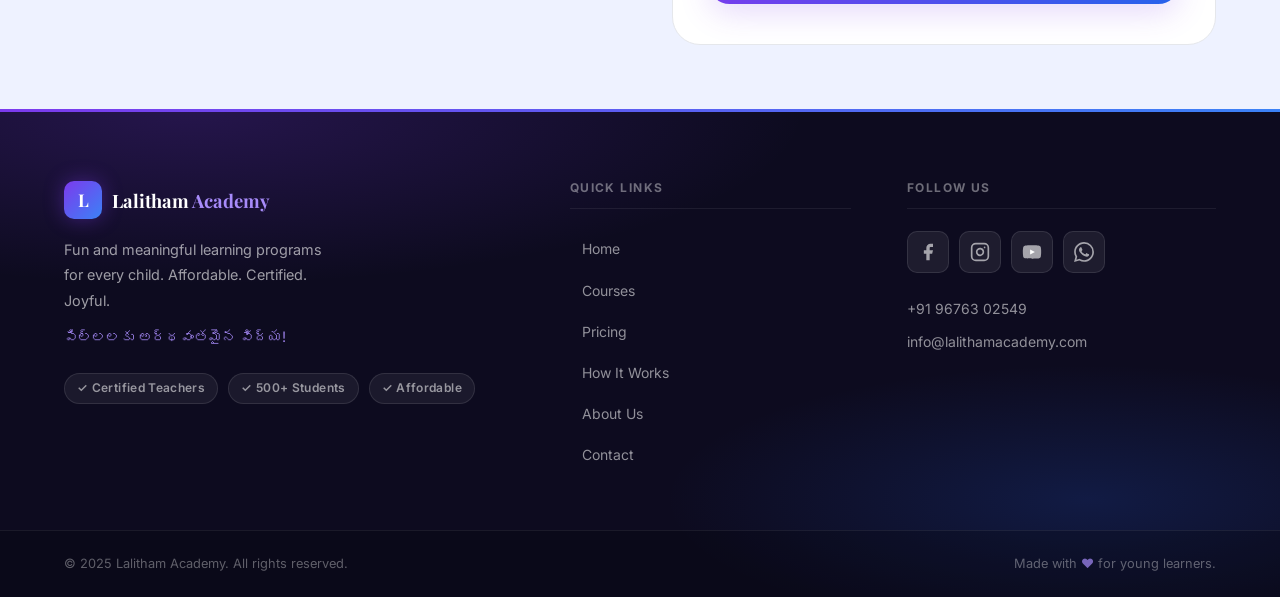
==== commit 97dc99fb: "update" ====
--- a/index.html
+++ b/index.html
@@ -44,7 +44,7 @@
   </header>
 
   <main>
-
+<br>
     <!-- ═══════════════════════════════════════════
          HERO
     ═══════════════════════════════════════════ -->
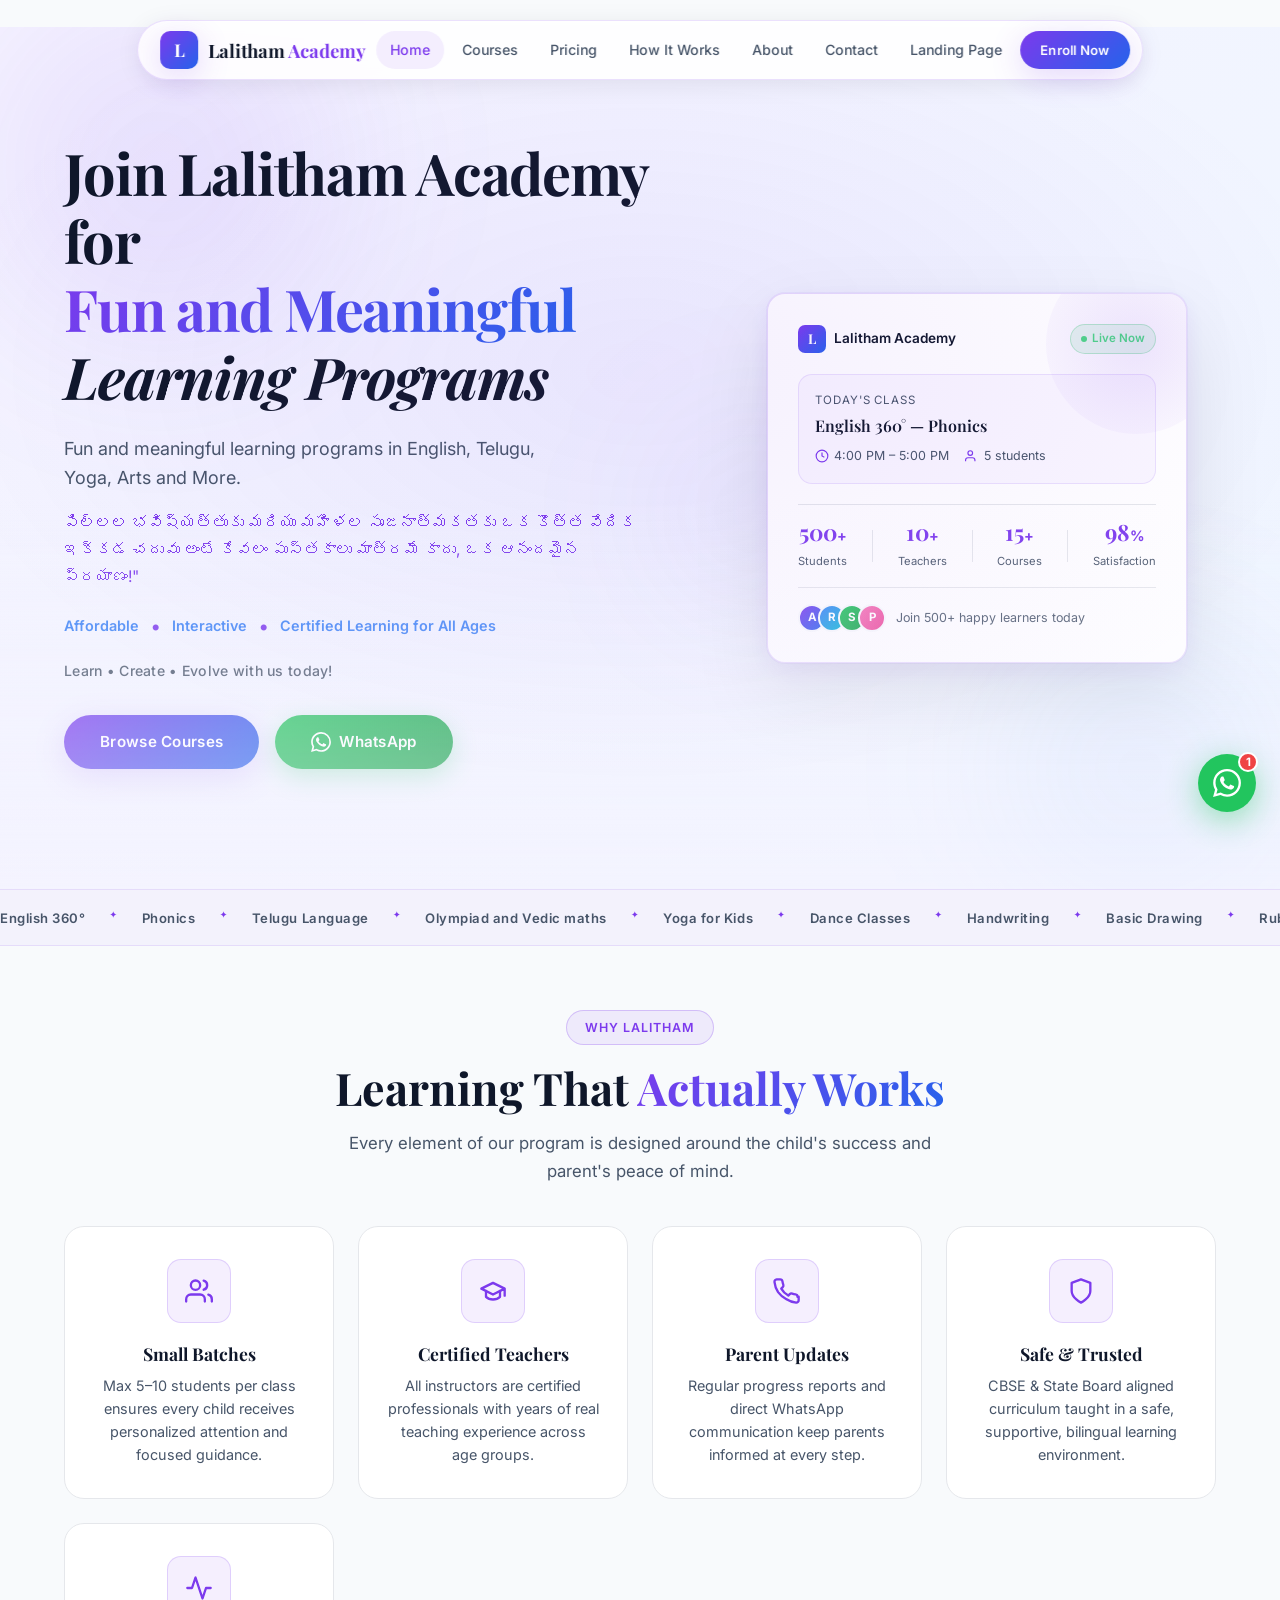
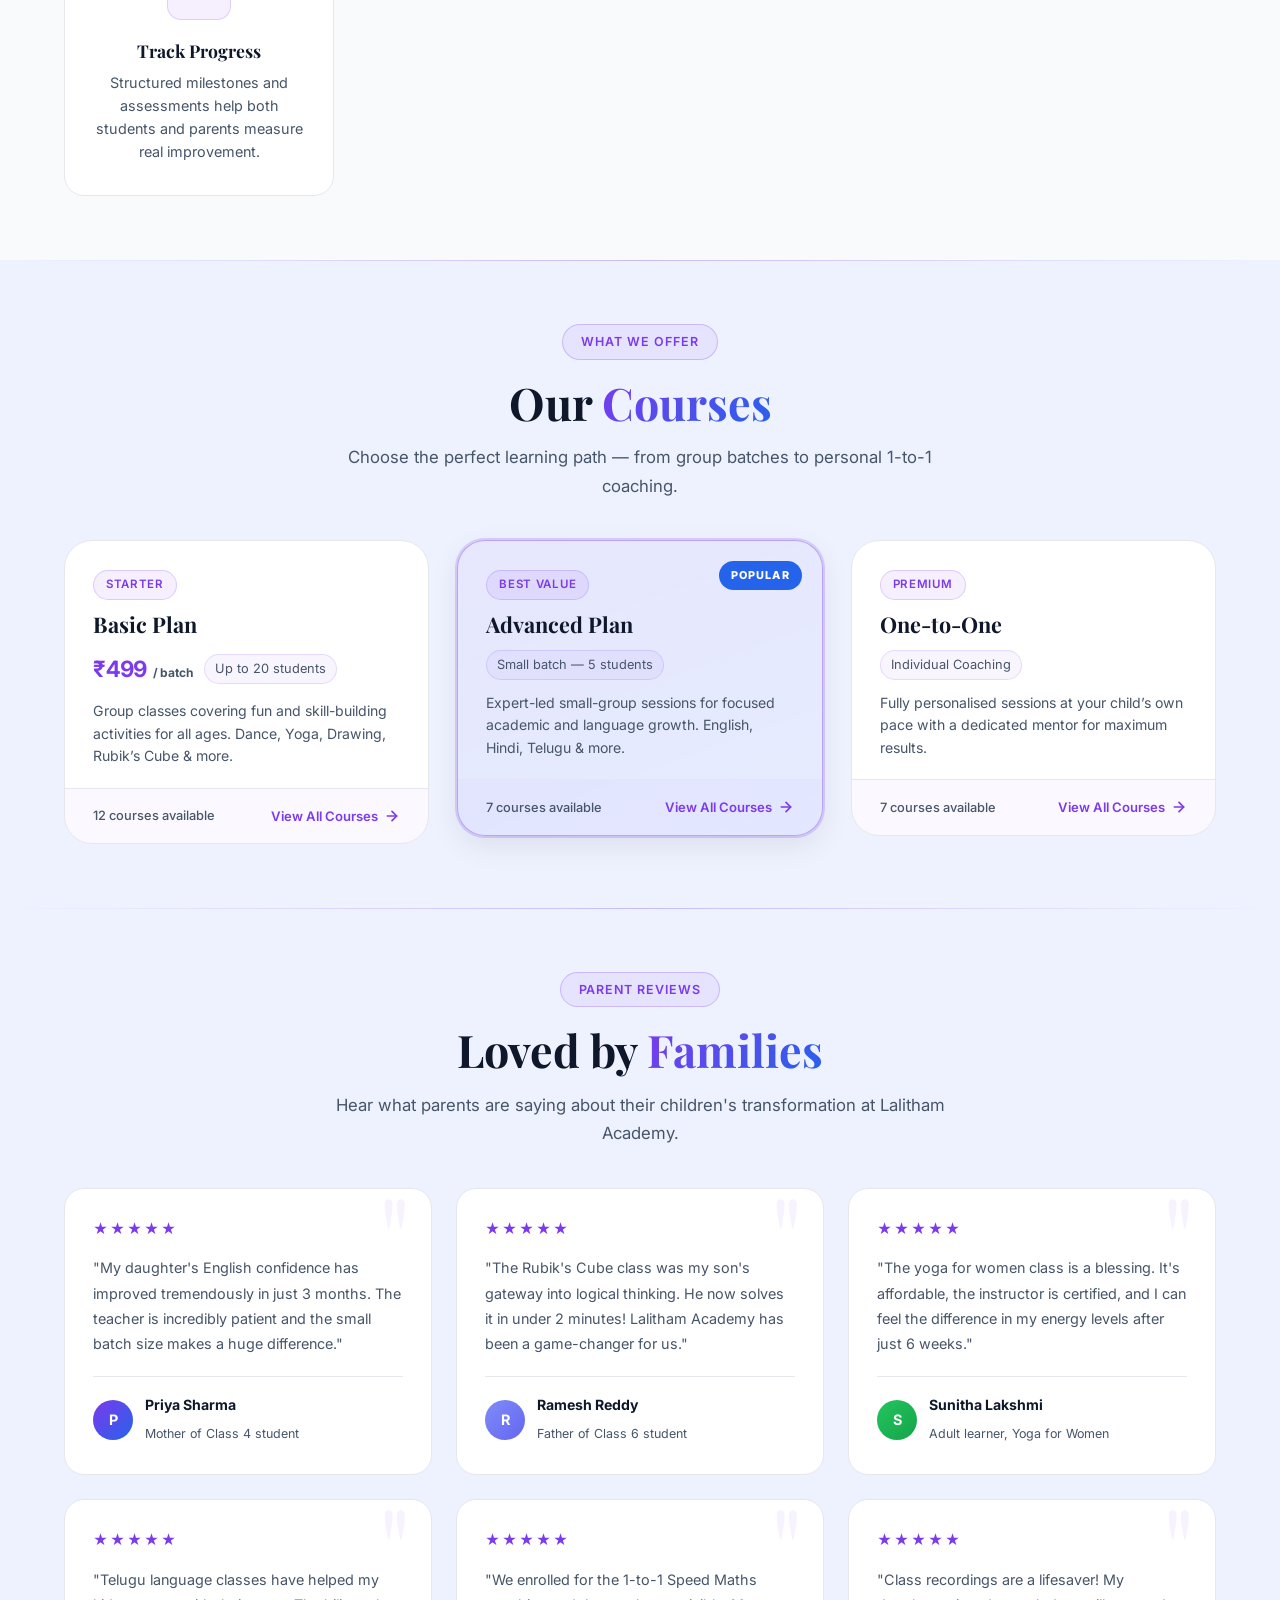
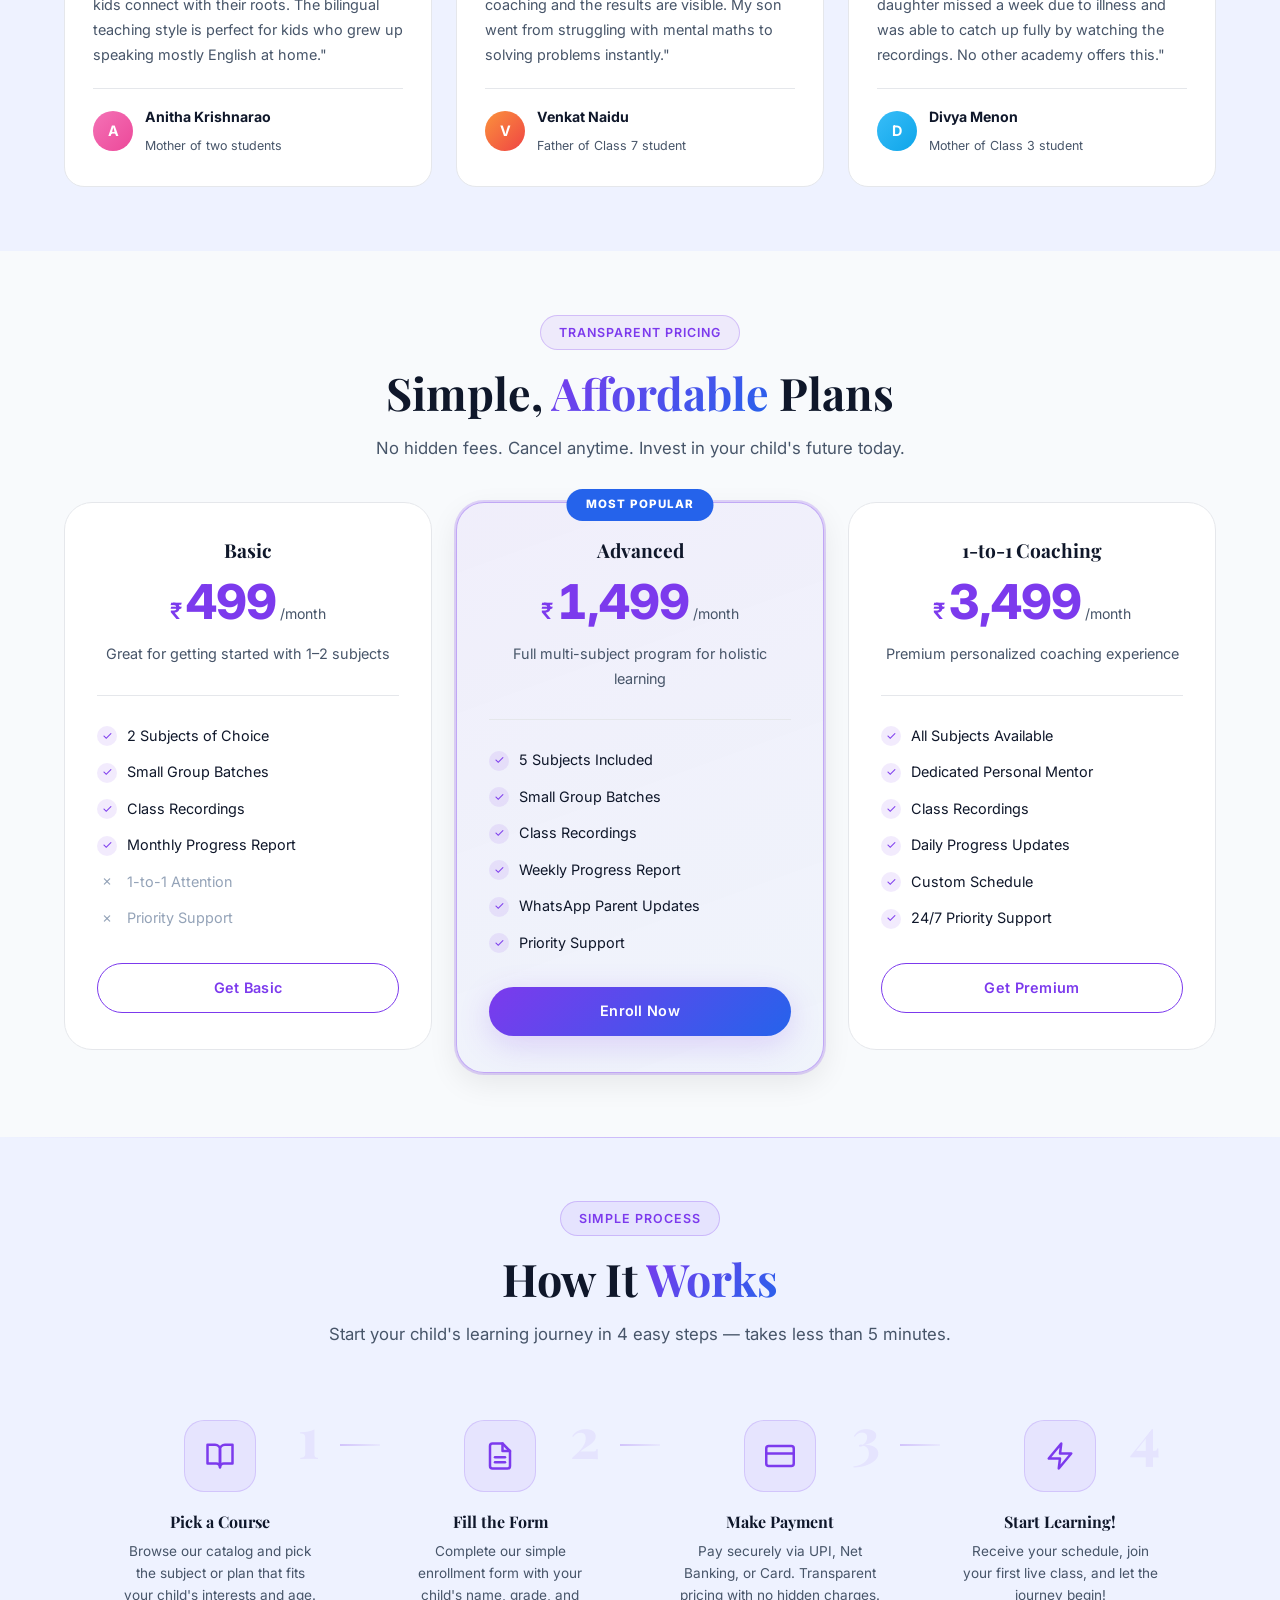
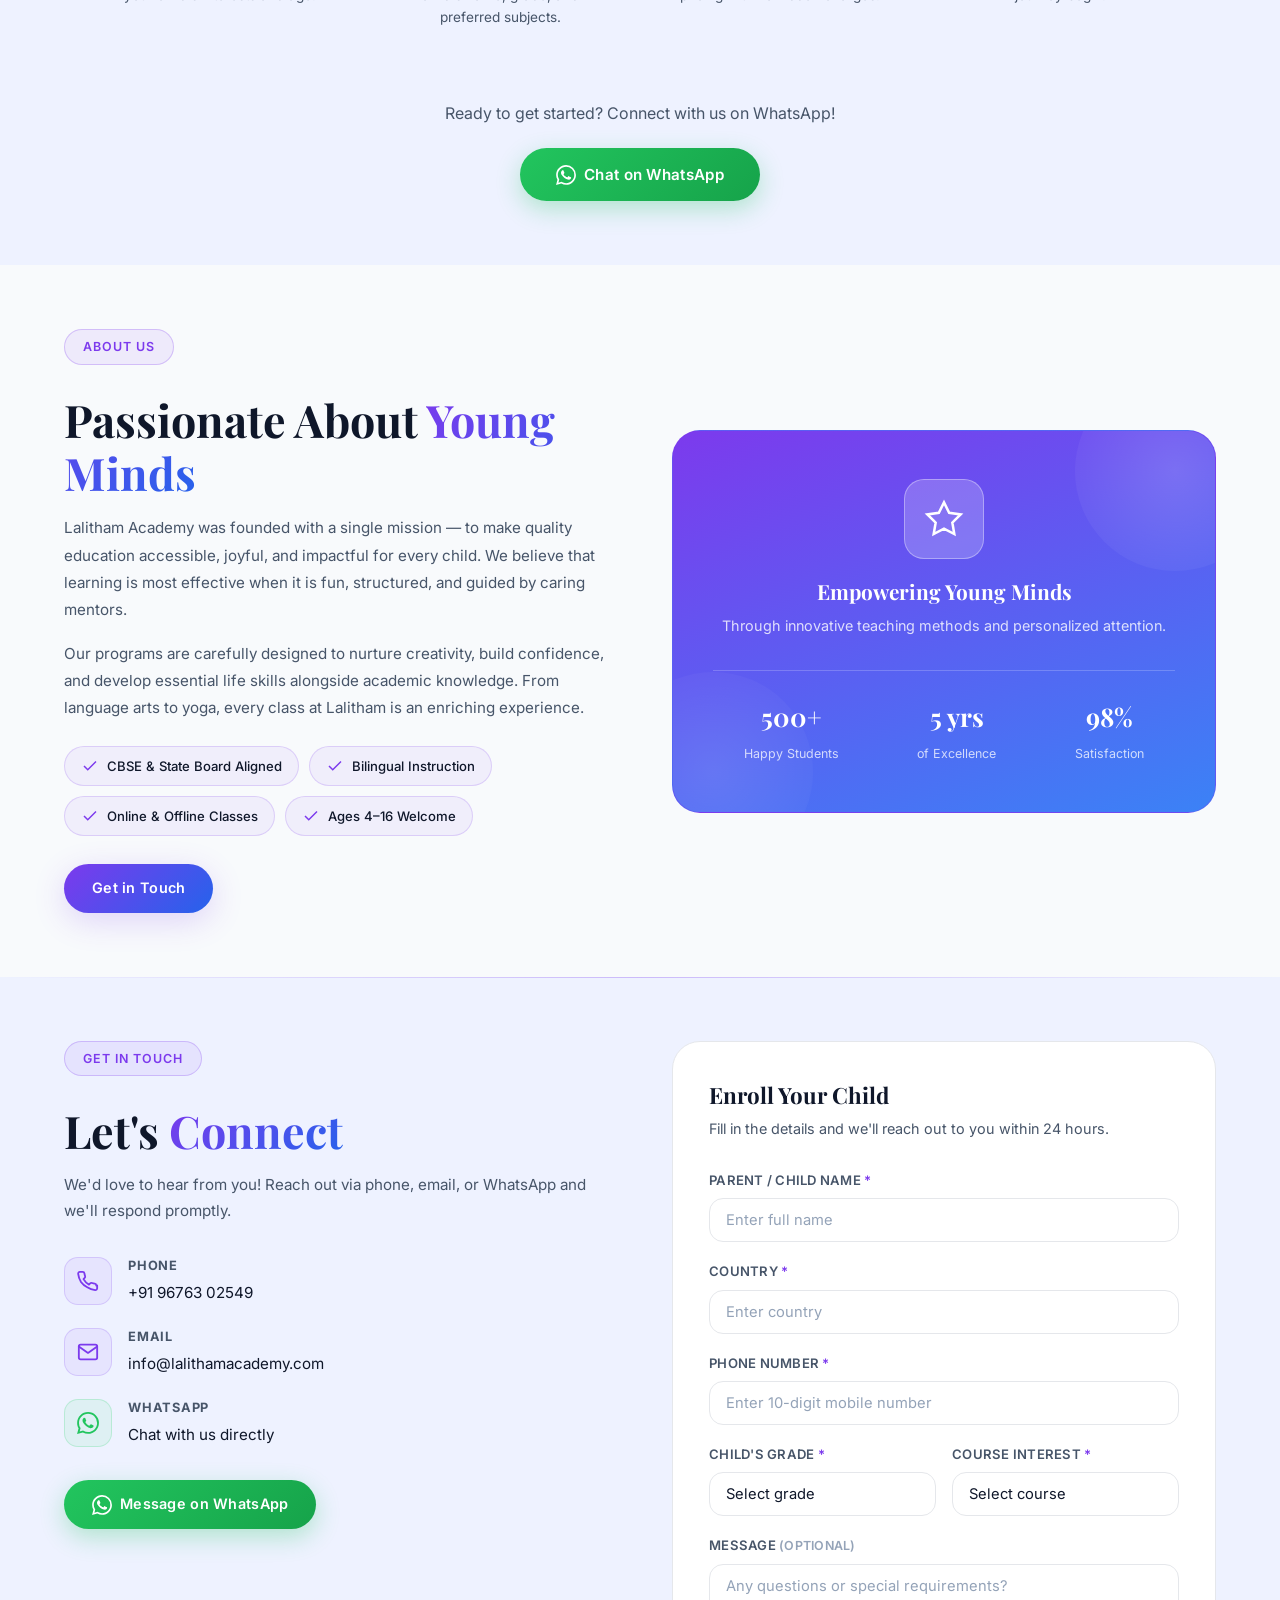
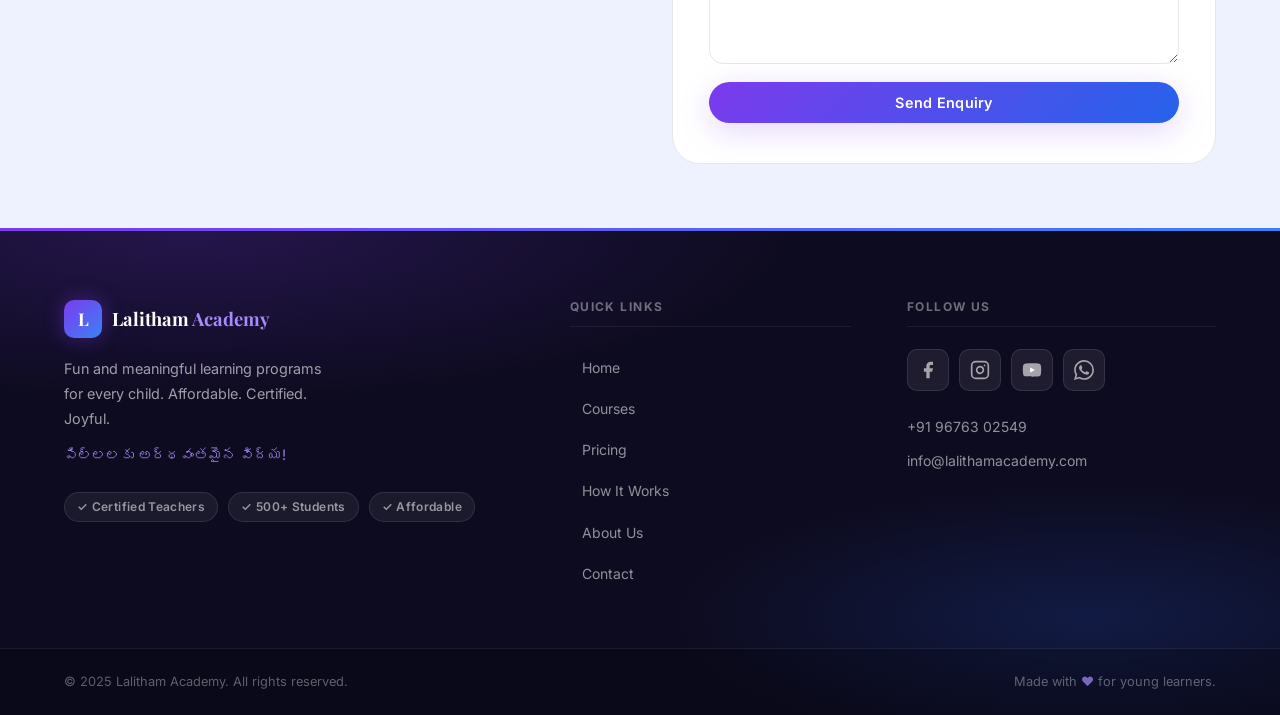
==== commit b490345b: "Add landing page and VSCode settings for live server configuration - Created a new landing page HTML" ====
--- a/index.html
+++ b/index.html
@@ -33,6 +33,7 @@
         <a href="#how-it-works" class="nav-link">How It Works</a>
         <a href="#about"        class="nav-link">About</a>
         <a href="#contact"      class="nav-link">Contact</a>
+        <a href="landing page.html" class="nav-link">Landing Page</a>
         <!--<a href="dashboard.html" class="btn btn--sm btn--outline">Dashboard</a> -->
         <a href="https://wa.me/919676302549" target="_blank" class="btn btn--sm btn--primary">Enroll Now</a>
       </nav>
@@ -68,7 +69,7 @@
           </p>
 
           <p class="hero__telugu reveal">
-            పిల్లలు మరియు మహిళలు కోసం ఉన్న సృజనాత్మక చదువు ప్రయాణం ఇక్కడ ప్రారంభమవుతుంది!
+            పిల్లల భవిష్యత్తుకు మరియు మహిళల సృజనాత్మకతకు ఒక కొత్త వేదిక<br> ఇక్కడ చదువు అంటే కేవలం పుస్తకాలు మాత్రమే కాదు, ఒక ఆనందమైన ప్రయాణం!"
           </p>
 
           <div class="hero__highlight reveal">
@@ -163,7 +164,7 @@
         <span>English 360°</span><span class="marquee-dot">✦</span>
         <span>Phonics</span><span class="marquee-dot">✦</span>
         <span>Telugu Language</span><span class="marquee-dot">✦</span>
-        <span>Speed Maths</span><span class="marquee-dot">✦</span>
+        <span>Olympiad and Vedic maths</span><span class="marquee-dot">✦</span>
         <span>Yoga for Kids</span><span class="marquee-dot">✦</span>
         <span>Dance Classes</span><span class="marquee-dot">✦</span>
         <span>Handwriting</span><span class="marquee-dot">✦</span>
@@ -176,7 +177,7 @@
         <span>English 360°</span><span class="marquee-dot">✦</span>
         <span>Phonics</span><span class="marquee-dot">✦</span>
         <span>Telugu Language</span><span class="marquee-dot">✦</span>
-        <span>Speed Maths</span><span class="marquee-dot">✦</span>
+        <span>Olympiad and Vedic maths</span><span class="marquee-dot">✦</span>
         <span>Yoga for Kids</span><span class="marquee-dot">✦</span>
         <span>Dance Classes</span><span class="marquee-dot">✦</span>
         <span>Handwriting</span><span class="marquee-dot">✦</span>
@@ -205,7 +206,7 @@
               <svg width="28" height="28" viewBox="0 0 24 24" fill="none" stroke="currentColor" stroke-width="2" stroke-linecap="round" stroke-linejoin="round"><path d="M17 21v-2a4 4 0 0 0-4-4H5a4 4 0 0 0-4 4v2"/><circle cx="9" cy="7" r="4"/><path d="M23 21v-2a4 4 0 0 0-3-3.87"/><path d="M16 3.13a4 4 0 0 1 0 7.75"/></svg>
             </div>
             <h3>Small Batches</h3>
-            <p>Max 5–20 students per class ensures every child receives personalized attention and focused guidance.</p>
+            <p>Max 5–10 students per class ensures every child receives personalized attention and focused guidance.</p>
           </div>
 
           <div class="feature-card reveal">
@@ -216,13 +217,7 @@
             <p>All instructors are certified professionals with years of real teaching experience across age groups.</p>
           </div>
 
-          <div class="feature-card reveal">
-            <div class="feature-card__icon">
-              <svg width="28" height="28" viewBox="0 0 24 24" fill="none" stroke="currentColor" stroke-width="2" stroke-linecap="round" stroke-linejoin="round"><circle cx="12" cy="12" r="10"/><polygon points="10 8 16 12 10 16 10 8"/></svg>
-            </div>
-            <h3>Class Recordings</h3>
-            <p>Every session is recorded and shared — so students can revise anytime and never miss a lesson.</p>
-          </div>
+          
 
           <div class="feature-card reveal">
             <div class="feature-card__icon">
@@ -426,7 +421,7 @@
               <h3>Basic</h3>
               <div class="pricing-card__price">
                 <span class="currency">₹</span>
-                <span class="amount">999</span>
+                <span class="amount">499</span>
                 <span class="period">/month</span>
               </div>
               <p>Great for getting started with 1–2 subjects</p>
@@ -448,7 +443,7 @@
               <h3>Advanced</h3>
               <div class="pricing-card__price">
                 <span class="currency">₹</span>
-                <span class="amount">1,999</span>
+                <span class="amount">1,499</span>
                 <span class="period">/month</span>
               </div>
               <p>Full multi-subject program for holistic learning</p>
@@ -675,6 +670,12 @@
               <label for="name">Parent / Child Name <span class="required">*</span></label>
               <input type="text" id="name" name="name" placeholder="Enter full name" autocomplete="name" />
               <span class="form-error" id="nameError"></span>
+            </div>
+
+            <div class="form-group">
+              <label for="country">Country <span class="required">*</span></label>
+              <input type="text" id="country" name="country" placeholder="Enter country" autocomplete="country" />
+              <span class="form-error" id="countryError"></span>
             </div>
 
             <div class="form-group">
